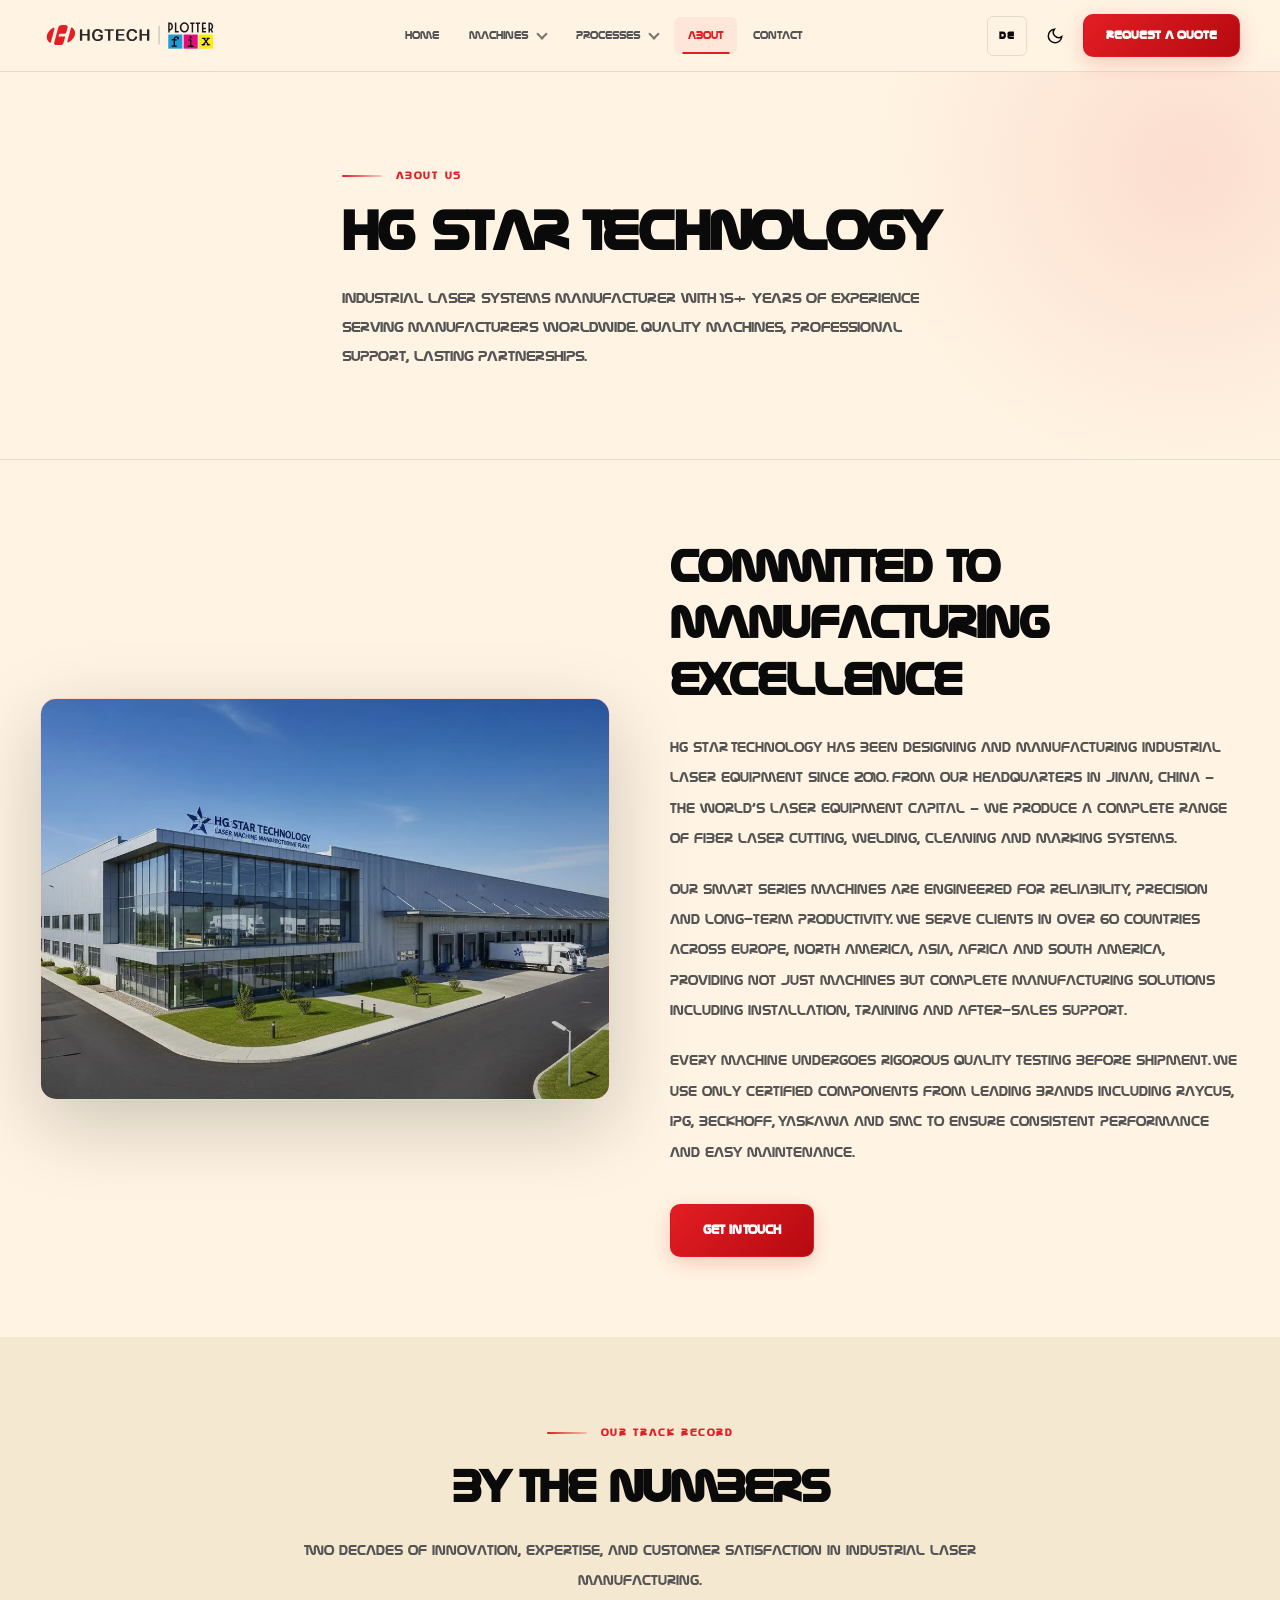
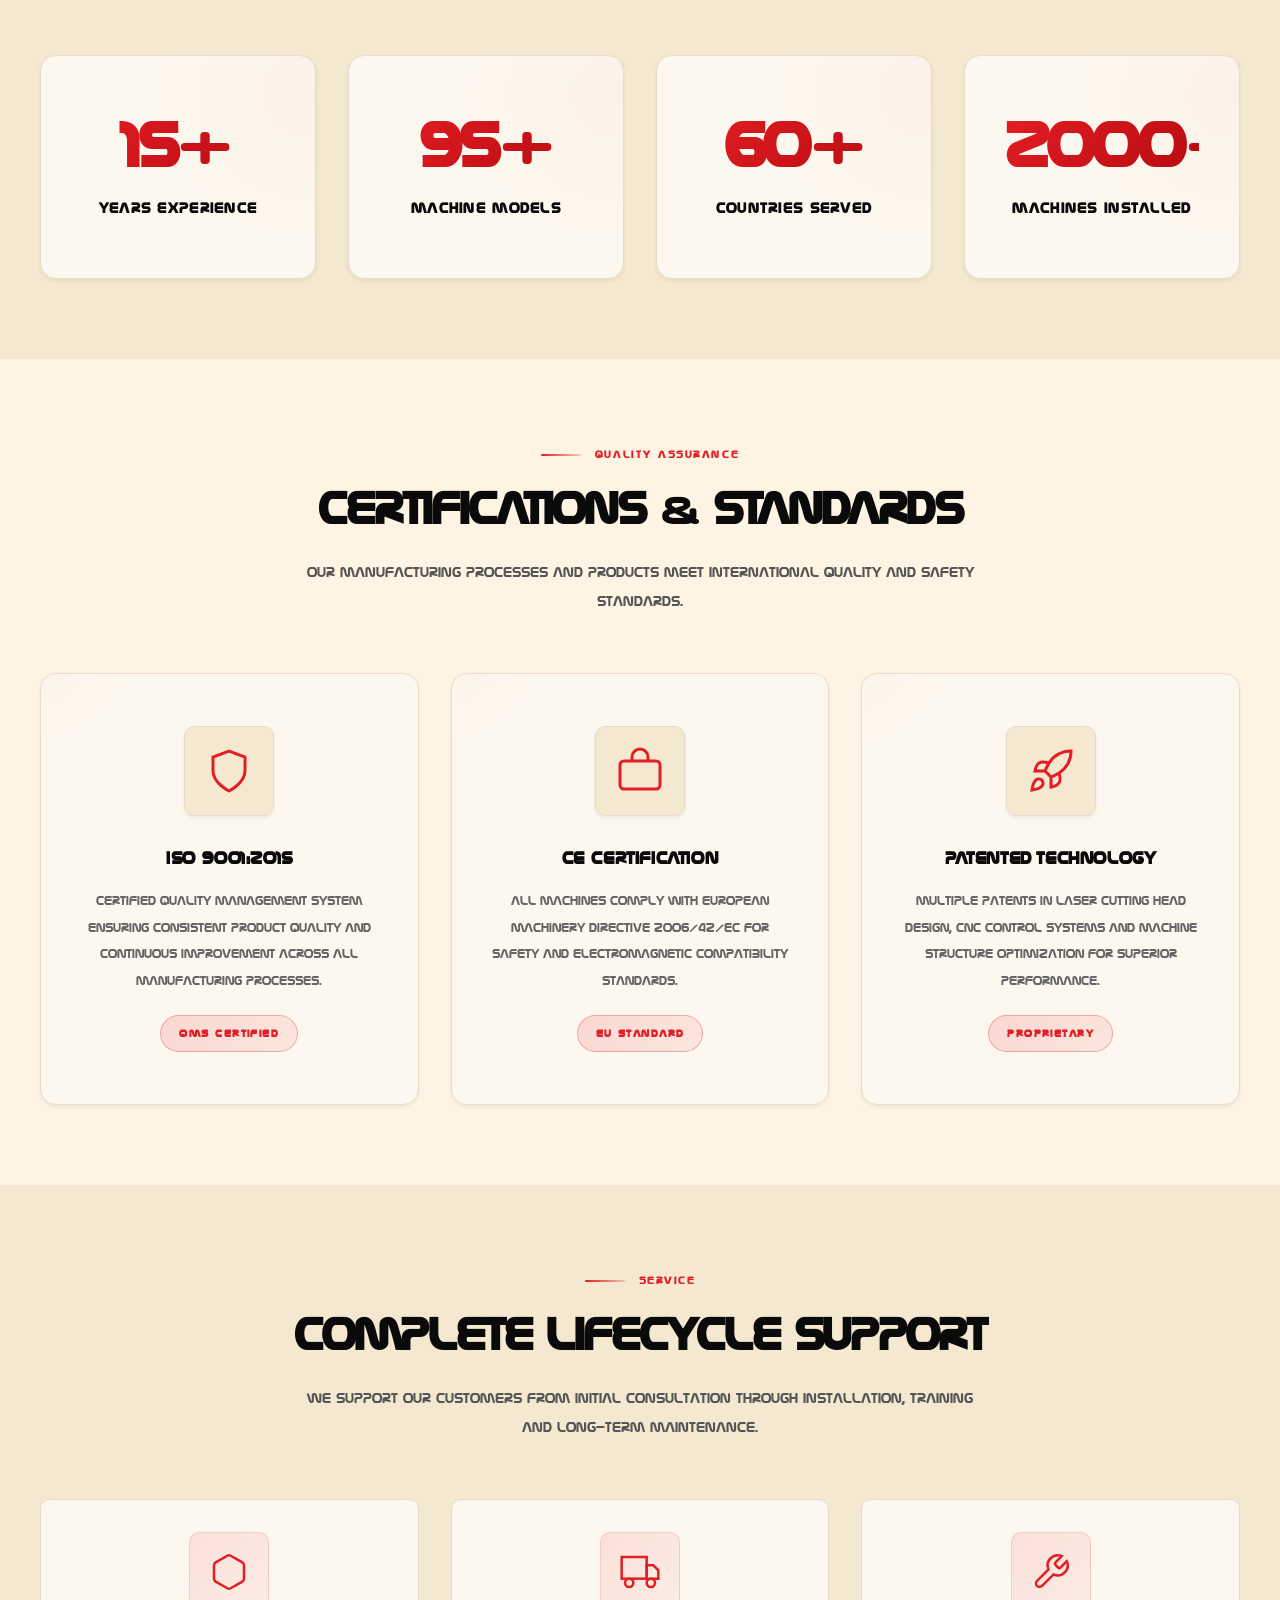
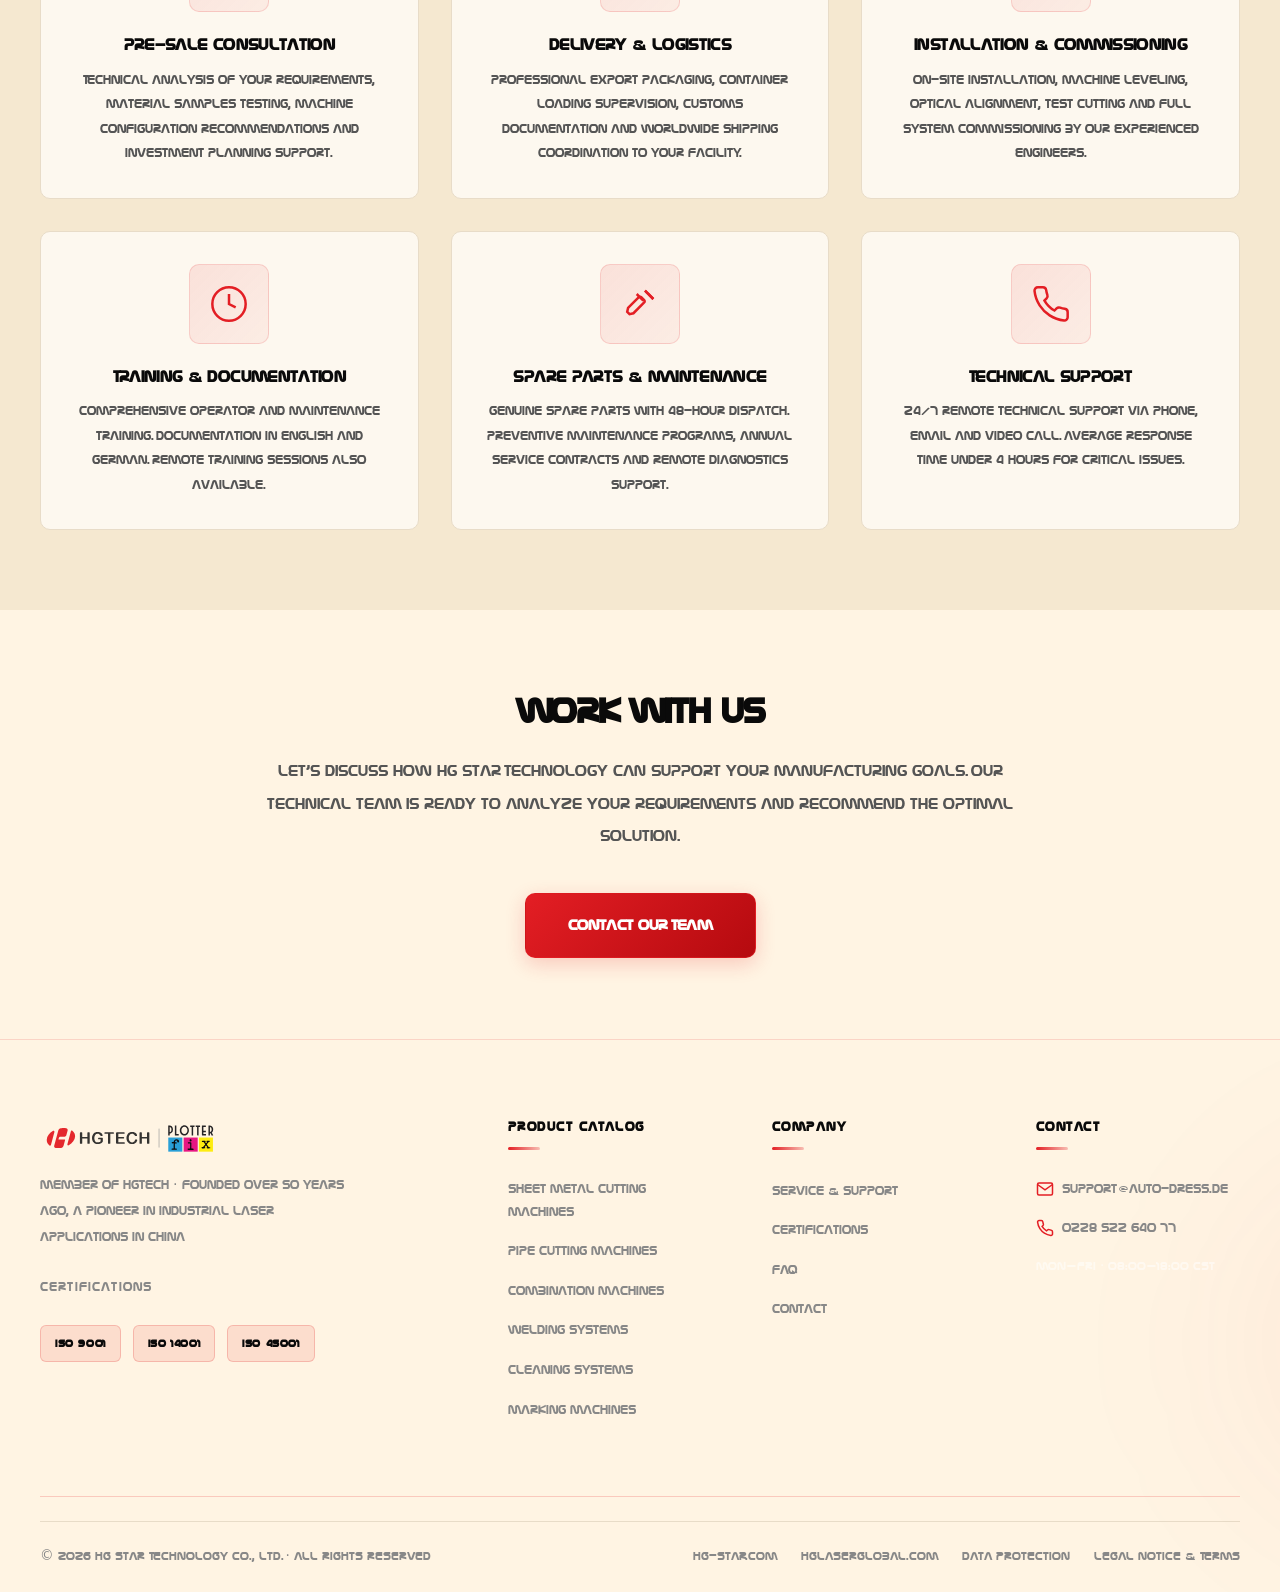
==== about.html @ 773f264d "Add Nasalization font and update styles across site" ====
﻿<!DOCTYPE html>
<html lang="en">
<head>
<meta charset="UTF-8">
<meta name="viewport" content="width=device-width, initial-scale=1.0">
<title>About HG Star Technology | Industrial Laser Machine Manufacturer</title>
<meta name="robots" content="index,follow,max-image-preview:large">
<meta name="description" content="HG Star Technology - 15+ years of industrial laser machine manufacturing. ISO 9001 certified. Plate cutting, tube cutting, welding, cleaning and marking systems.">
<link rel="canonical" href="https://www.hgstar.com/about.html">
<meta property="og:type" content="website">
<meta property="og:url" content="https://www.hgstar.com/about.html">
<meta property="og:title" content="About HG Star Technology | Industrial Laser Machine Manufacturer">
<meta property="og:description" content="HG Star Technology — industrial laser manufacturing, ISO 9001, export and lifecycle support.">
<meta property="og:image" content="https://www.hgstar.com/img/hero/laser-cutting-hero.webp">
<meta name="twitter:card" content="summary_large_image">
<meta name="twitter:title" content="About HG Star Technology | Industrial Laser Machine Manufacturer">
<meta name="twitter:image" content="https://www.hgstar.com/img/hero/laser-cutting-hero.webp">
<meta name="twitter:description" content="HG Star Technology — industrial laser manufacturing, ISO 9001, export and lifecycle support.">
<link rel="preconnect" href="https://fonts.googleapis.com">
<link rel="preconnect" href="https://fonts.gstatic.com" crossorigin>
<link href="https://fonts.googleapis.com/css2?family=Barlow:wght@300;400;500;600;700&family=Barlow+Condensed:wght@500;600;700&display=swap" rel="stylesheet">
<link rel="stylesheet" href="css/styles.css">
</head>
<body>
<a href="#main-content" class="skip-link">Skip to main content</a>

<header class="site-header" role="banner">
  <div class="container header-inner">
    <a href="index.html" class="header-logo" aria-label="HG Star Technology Home">
      <img id="brand-logo-img" src="img/logo/HGTECHlogo.svg" alt="HG Star Technology" class="brand-logo" width="180" height="44" fetchpriority="high" decoding="async">
    </a>
    <nav class="main-nav" role="navigation" aria-label="Main navigation">
      <a href="index.html" class="nav-link" data-i18n="nav.home">Home</a>

      <div class="nav-item has-dropdown">
        <button class="nav-link nav-trigger" type="button" aria-expanded="false" aria-haspopup="true" aria-controls="dd-machines">
          <span data-i18n="nav.machines">Machines</span>
          <span class="nav-caret" aria-hidden="true"></span>
        </button>
        <div class="nav-dropdown" id="dd-machines" role="menu" aria-label="Machines">
          <a href="plate-cutting.html" class="nav-dd-link" role="menuitem" data-i18n="nav.sheetMetalCutting">Sheet metal cutting</a>
          <a href="tube-cutting.html" class="nav-dd-link" role="menuitem" data-i18n="nav.pipeCutting">Pipe cutting</a>
          <a href="combined-machines.html" class="nav-dd-link" role="menuitem" data-i18n="nav.combination">Combination</a>
        </div>
      </div>

      <div class="nav-item has-dropdown">
        <button class="nav-link nav-trigger" type="button" aria-expanded="false" aria-haspopup="true" aria-controls="dd-processes">
          <span data-i18n="nav.processes">Processes</span>
          <span class="nav-caret" aria-hidden="true"></span>
        </button>
        <div class="nav-dropdown" id="dd-processes" role="menu" aria-label="Processes">
          <a href="laser-welding.html" class="nav-dd-link" role="menuitem" data-i18n="nav.welding">Welding</a>
          <a href="laser-cleaning.html" class="nav-dd-link" role="menuitem" data-i18n="nav.cleaning">Cleaning</a>
          <a href="laser-marking.html" class="nav-dd-link" role="menuitem" data-i18n="nav.marking">Marking</a>
        </div>
      </div>

      <a href="about.html" class="nav-link active" data-i18n="nav.about">About</a>
      <a href="contact.html" class="nav-link" data-i18n="nav.contact">Contact</a>
    </nav>
    <div class="header-actions">
      <button class="language-toggle" onclick="toggleLanguage()" aria-label="Switch to German" type="button">DE</button>
      <button class="theme-toggle" onclick="toggleTheme()" aria-label="Toggle dark mode" type="button">
        <svg class="icon-moon" width="18" height="18" viewBox="0 0 24 24" fill="none" stroke="currentColor" stroke-width="2"><path d="M21 12.79A9 9 0 1 1 11.21 3 7 7 0 0 0 21 12.79z"/></svg>
        <svg class="icon-sun" width="18" height="18" viewBox="0 0 24 24" fill="none" stroke="currentColor" stroke-width="2"><circle cx="12" cy="12" r="5"/><line x1="12" y1="1" x2="12" y2="3"/><line x1="12" y1="21" x2="12" y2="23"/><line x1="4.22" y1="4.22" x2="5.64" y2="5.64"/><line x1="18.36" y1="18.36" x2="19.78" y2="19.78"/><line x1="1" y1="12" x2="3" y2="12"/><line x1="21" y1="12" x2="23" y2="12"/><line x1="4.22" y1="19.78" x2="5.64" y2="18.36"/><line x1="18.36" y1="5.64" x2="19.78" y2="4.22"/></svg>
      </button>
      <a href="contact.html" class="btn btn-primary btn-sm" style="display:flex" data-i18n="header.requestQuote">Request Quote</a>
      <button class="hamburger" aria-expanded="false" aria-controls="mobileMenu" aria-label="Open menu" type="button" onclick="(function(btn){var m=document.getElementById('mobileMenu');if(!m)return;var open=!m.classList.contains('is-open');m.classList.toggle('is-open',open);m.setAttribute('aria-hidden',String(!open));btn.setAttribute('aria-expanded',String(open));document.body.style.overflow=open?'hidden':'';})(this)"><span></span><span></span><span></span></button>
    </div>
  </div>
</header>

<div class="mobile-menu" id="mobileMenu" role="dialog" aria-label="Mobile navigation" aria-hidden="true">
  <nav class="mnav" aria-label="Mobile menu">
    <a href="index.html" class="nav-link" data-i18n="nav.home">Home</a>

    <div class="mnav-group">
      <button class="mnav-accordion" type="button" aria-expanded="false" aria-controls="mnav-machines" onclick="(function(btn){var id=btn.getAttribute('aria-controls');var panel=id&&document.getElementById(id);if(!panel)return;var open=btn.getAttribute('aria-expanded')!=='true';btn.setAttribute('aria-expanded',String(open));panel.classList.toggle('is-open',open);})(this)">
        <span data-i18n="nav.machines">Machines</span>
        <span class="mnav-caret" aria-hidden="true"></span>
      </button>
      <div class="mnav-panel" id="mnav-machines">
        <a href="plate-cutting.html" class="mnav-link" data-i18n="nav.sheetMetalCutting">Sheet metal cutting</a>
        <a href="tube-cutting.html" class="mnav-link" data-i18n="nav.pipeCutting">Pipe cutting</a>
        <a href="combined-machines.html" class="mnav-link" data-i18n="nav.combination">Combination</a>
      </div>
    </div>

    <div class="mnav-group">
      <button class="mnav-accordion" type="button" aria-expanded="false" aria-controls="mnav-processes" onclick="(function(btn){var id=btn.getAttribute('aria-controls');var panel=id&&document.getElementById(id);if(!panel)return;var open=btn.getAttribute('aria-expanded')!=='true';btn.setAttribute('aria-expanded',String(open));panel.classList.toggle('is-open',open);})(this)">
        <span data-i18n="nav.processes">Processes</span>
        <span class="mnav-caret" aria-hidden="true"></span>
      </button>
      <div class="mnav-panel" id="mnav-processes">
        <a href="laser-welding.html" class="mnav-link" data-i18n="nav.welding">Welding</a>
        <a href="laser-cleaning.html" class="mnav-link" data-i18n="nav.cleaning">Cleaning</a>
        <a href="laser-marking.html" class="mnav-link" data-i18n="nav.marking">Marking</a>
      </div>
    </div>

    <a href="about.html" class="nav-link active" data-i18n="nav.about">About</a>
    <a href="contact.html" class="nav-link" data-i18n="nav.contact">Contact</a>
  </nav>
  <a href="contact.html" class="btn btn-primary" data-i18n="header.requestQuote">Request Quote</a>
</div>

<main id="main-content">

<!-- Page Header -->
<section class="page-header">
  <div class="container">
    <div class="section-label" style="color:var(--red);margin-bottom:12px" data-i18n="about.page_label">About Us</div>
    <h1 data-i18n="about.page_title">HG Star Technology</h1>
    <p data-i18n="about.page_description">Industrial laser systems manufacturer with 15+ years of experience serving manufacturers worldwide. Quality machines, professional support, lasting partnerships.</p>
  </div>
</section>

<!-- About Content -->
<section class="section">
  <div class="container">
    <div class="about-hero reveal">
      <div class="about-hero-img">
        <img src="img/hero/factory.webp" alt="HG Star Technology manufacturing facility">
      </div>
      <div class="about-content">
        <h2 data-i18n="about.hero_title">Committed to Manufacturing Excellence</h2>
        <p data-i18n="about.hero_para1">HG Star Technology has been designing and manufacturing industrial laser equipment since 2010. From our headquarters in Jinan, China — the world's laser equipment capital — we produce a complete range of fiber laser cutting, welding, cleaning and marking systems.</p>
        <p data-i18n="about.hero_para2">Our SMART series machines are engineered for reliability, precision and long-term productivity. We serve clients in over 60 countries across Europe, North America, Asia, Africa and South America, providing not just machines but complete manufacturing solutions including installation, training and after-sales support.</p>
        <p data-i18n="about.hero_para3">Every machine undergoes rigorous quality testing before shipment. We use only certified components from leading brands including Raycus, IPG, Beckhoff, Yaskawa and SMC to ensure consistent performance and easy maintenance.</p>
        <a href="contact.html" class="btn btn-primary" style="margin-top:16px" data-i18n="about.hero_cta">Get in Touch</a>
      </div>
    </div>
  </div>
</section>

<!-- Premium Stats Section -->
<section class="section section-alt" style="padding-top:80px;padding-bottom:80px">
  <div class="container">
    <div class="section-header text-center reveal" style="margin-bottom:60px">
      <div class="section-label" data-i18n="about.stats_label">Our Track Record</div>
      <h2 class="section-title" data-i18n="about.stats_title">By the Numbers</h2>
      <p class="section-desc" data-i18n="about.stats_description" style="margin:0 auto">Two decades of innovation, expertise, and customer satisfaction in industrial laser manufacturing.</p>
    </div>
    <div class="stats-row">
      <div class="stat-box reveal"><div class="stat-box-value" data-i18n="about.years">15+</div><div class="stat-box-label" data-i18n="about.years_label">Years Experience</div></div>
      <div class="stat-box reveal animate-delay-1"><div class="stat-box-value" data-i18n="about.models">95+</div><div class="stat-box-label" data-i18n="about.models_label">Machine Models</div></div>
      <div class="stat-box reveal animate-delay-2"><div class="stat-box-value" data-i18n="about.countries">60+</div><div class="stat-box-label" data-i18n="about.countries_label">Countries Served</div></div>
      <div class="stat-box reveal animate-delay-3"><div class="stat-box-value" data-i18n="about.machines">2000+</div><div class="stat-box-label" data-i18n="about.machines_label">Machines Installed</div></div>
    </div>
  </div>
</section>

<!-- Certifications -->
<section class="section" id="certifications">
  <div class="container">
    <div class="section-header text-center reveal">
      <div class="section-label" data-i18n="about.cert_label">Quality Assurance</div>
      <h2 class="section-title" data-i18n="about.cert_title">Certifications & Standards</h2>
      <p class="section-desc" data-i18n="about.cert_description" style="margin:0 auto">Our manufacturing processes and products meet international quality and safety standards.</p>
    </div>
    <div class="feature-grid">
      <div class="feature-card reveal">
        <div class="feature-icon"><svg viewBox="0 0 24 24" fill="none" stroke="currentColor" stroke-width="1.5"><path d="M12 22s8-4 8-10V5l-8-3-8 3v7c0 6 8 10 8 10z"/></svg></div>
        <h3 data-i18n="about.iso_title">ISO 9001:2015</h3>
        <p data-i18n="about.iso_description">Certified quality management system ensuring consistent product quality and continuous improvement across all manufacturing processes.</p>
        <span class="feature-badge" data-i18n="about.iso_badge">QMS Certified</span>
      </div>
      <div class="feature-card reveal animate-delay-1">
        <div class="feature-icon"><svg viewBox="0 0 24 24" fill="none" stroke="currentColor" stroke-width="1.5"><rect x="2" y="7" width="20" height="14" rx="2"/><path d="M16 7V5a4 4 0 0 0-8 0v2"/></svg></div>
        <h3 data-i18n="about.ce_title">CE Certification</h3>
        <p data-i18n="about.ce_description">All machines comply with European machinery directive 2006/42/EC for safety and electromagnetic compatibility standards.</p>
        <span class="feature-badge" data-i18n="about.ce_badge">EU Standard</span>
      </div>
      <div class="feature-card reveal animate-delay-2">
        <div class="feature-icon"><svg viewBox="0 0 24 24" fill="none" stroke="currentColor" stroke-width="1.5"><path d="M4.5 16.5c-1.5 1.26-2 5-2 5s3.74-.5 5-2c.71-.84.7-2.13-.09-2.91a2.18 2.18 0 0 0-2.91-.09z"/><path d="M12 15l-3-3a22 22 0 0 1 2-3.95A12.88 12.88 0 0 1 22 2c0 2.72-.78 7.5-6 11a22.35 22.35 0 0 1-4 2z"/><path d="M9 12H4s.55-3.03 2-4c1.62-1.08 5 0 5 0"/><path d="M12 15v5s3.03-.55 4-2c1.08-1.62 0-5 0-5"/></svg></div>
        <h3 data-i18n="about.patent_title">Patented Technology</h3>
        <p data-i18n="about.patent_description">Multiple patents in laser cutting head design, CNC control systems and machine structure optimization for superior performance.</p>
        <span class="feature-badge" data-i18n="about.patent_badge">Proprietary</span>
      </div>
    </div>
  </div>
</section>

<!-- Service & Support -->
<section class="section section-alt" id="service">
  <div class="container">
    <div class="section-header text-center reveal">
      <div class="section-label" data-i18n="about.service_label">Service</div>
      <h2 class="section-title" data-i18n="about.service_title">Complete Lifecycle Support</h2>
      <p class="section-desc" data-i18n="about.service_description" style="margin:0 auto">We support our customers from initial consultation through installation, training and long-term maintenance.</p>
    </div>
    <div style="display: grid; grid-template-columns: repeat(auto-fit, minmax(280px, 1fr)); gap: 32px; max-width: 1200px; margin: 0 auto;">
      <!-- Pre-Sale Consultation -->
      <div class="reveal" style="background: var(--bg-card); padding: 32px; border-radius: var(--radius-md); border: 1px solid var(--border-light); text-align: center; transition: all var(--transition-base);" onmouseover="this.style.boxShadow='var(--shadow-md)'; this.style.borderColor='rgba(227,30,36,0.3)'" onmouseout="this.style.boxShadow='var(--shadow-sm)'; this.style.borderColor='var(--border-light)'">
        <div style="width: 80px; height: 80px; margin: 0 auto 24px; background: linear-gradient(135deg, rgba(227,30,36,0.1) 0%, rgba(227,30,36,0.05) 100%); border-radius: var(--radius-md); display: flex; align-items: center; justify-content: center; border: 1.5px solid rgba(227,30,36,0.15);">
          <svg viewBox="0 0 24 24" fill="none" stroke="currentColor" stroke-width="1.5" style="width: 40px; height: 40px; color: var(--red);"><path d="M21 16V8a2 2 0 0 0-1-1.73l-7-4a2 2 0 0 0-2 0l-7 4A2 2 0 0 0 3 8v8a2 2 0 0 0 1 1.73l7 4a2 2 0 0 0 2 0l7-4A2 2 0 0 0 21 16z"/></svg>
        </div>
        <h4 style="font-size: 1.125rem; font-weight: 800; margin-bottom: 12px; color: var(--brown-dark);" data-i18n="about.presale_title">Pre-Sale Consultation</h4>
        <p style="font-size: 0.9rem; color: var(--text-secondary); line-height: 1.7;" data-i18n="about.presale_description">Technical analysis of your requirements, material samples testing, machine configuration recommendations and investment planning support.</p>
      </div>
      
      <!-- Delivery & Logistics -->
      <div class="reveal" style="background: var(--bg-card); padding: 32px; border-radius: var(--radius-md); border: 1px solid var(--border-light); text-align: center; transition: all var(--transition-base);" onmouseover="this.style.boxShadow='var(--shadow-md)'; this.style.borderColor='rgba(227,30,36,0.3)'" onmouseout="this.style.boxShadow='var(--shadow-sm)'; this.style.borderColor='var(--border-light)'">
        <div style="width: 80px; height: 80px; margin: 0 auto 24px; background: linear-gradient(135deg, rgba(227,30,36,0.1) 0%, rgba(227,30,36,0.05) 100%); border-radius: var(--radius-md); display: flex; align-items: center; justify-content: center; border: 1.5px solid rgba(227,30,36,0.15);">
          <svg viewBox="0 0 24 24" fill="none" stroke="currentColor" stroke-width="1.5" style="width: 40px; height: 40px; color: var(--red);"><rect x="1" y="3" width="15" height="13"/><polygon points="16 8 20 8 23 11 23 16 16 16 16 8"/><circle cx="5.5" cy="18.5" r="2.5"/><circle cx="18.5" cy="18.5" r="2.5"/></svg>
        </div>
        <h4 style="font-size: 1.125rem; font-weight: 800; margin-bottom: 12px; color: var(--brown-dark);" data-i18n="about.delivery_title">Delivery & Logistics</h4>
        <p style="font-size: 0.9rem; color: var(--text-secondary); line-height: 1.7;" data-i18n="about.delivery_description">Professional export packaging, container loading supervision, customs documentation and worldwide shipping coordination to your facility.</p>
      </div>
      
      <!-- Installation & Commissioning -->
      <div class="reveal" style="background: var(--bg-card); padding: 32px; border-radius: var(--radius-md); border: 1px solid var(--border-light); text-align: center; transition: all var(--transition-base);" onmouseover="this.style.boxShadow='var(--shadow-md)'; this.style.borderColor='rgba(227,30,36,0.3)'" onmouseout="this.style.boxShadow='var(--shadow-sm)'; this.style.borderColor='var(--border-light)'">
        <div style="width: 80px; height: 80px; margin: 0 auto 24px; background: linear-gradient(135deg, rgba(227,30,36,0.1) 0%, rgba(227,30,36,0.05) 100%); border-radius: var(--radius-md); display: flex; align-items: center; justify-content: center; border: 1.5px solid rgba(227,30,36,0.15);">
          <svg viewBox="0 0 24 24" fill="none" stroke="currentColor" stroke-width="1.5" style="width: 40px; height: 40px; color: var(--red);"><path d="M14.7 6.3a1 1 0 0 0 0 1.4l1.6 1.6a1 1 0 0 0 1.4 0l3.77-3.77a6 6 0 0 1-7.94 7.94l-6.91 6.91a2.12 2.12 0 0 1-3-3l6.91-6.91a6 6 0 0 1 7.94-7.94l-3.76 3.76z"/></svg>
        </div>
        <h4 style="font-size: 1.125rem; font-weight: 800; margin-bottom: 12px; color: var(--brown-dark);" data-i18n="about.installation_title">Installation & Commissioning</h4>
        <p style="font-size: 0.9rem; color: var(--text-secondary); line-height: 1.7;" data-i18n="about.installation_description">On-site installation, machine leveling, optical alignment, test cutting and full system commissioning by our experienced engineers.</p>
      </div>
      
      <!-- Training & Documentation -->
      <div class="reveal" style="background: var(--bg-card); padding: 32px; border-radius: var(--radius-md); border: 1px solid var(--border-light); text-align: center; transition: all var(--transition-base);" onmouseover="this.style.boxShadow='var(--shadow-md)'; this.style.borderColor='rgba(227,30,36,0.3)'" onmouseout="this.style.boxShadow='var(--shadow-sm)'; this.style.borderColor='var(--border-light)'">
        <div style="width: 80px; height: 80px; margin: 0 auto 24px; background: linear-gradient(135deg, rgba(227,30,36,0.1) 0%, rgba(227,30,36,0.05) 100%); border-radius: var(--radius-md); display: flex; align-items: center; justify-content: center; border: 1.5px solid rgba(227,30,36,0.15);">
          <svg viewBox="0 0 24 24" fill="none" stroke="currentColor" stroke-width="1.5" style="width: 40px; height: 40px; color: var(--red);"><circle cx="12" cy="12" r="10"/><polyline points="12 6 12 12 16 14"/></svg>
        </div>
        <h4 style="font-size: 1.125rem; font-weight: 800; margin-bottom: 12px; color: var(--brown-dark);" data-i18n="about.training_title">Training & Documentation</h4>
        <p style="font-size: 0.9rem; color: var(--text-secondary); line-height: 1.7;" data-i18n="about.training_description">Comprehensive operator and maintenance training. Documentation in English and German. Remote training sessions also available.</p>
      </div>
      
      <!-- Spare Parts & Maintenance -->
      <div class="reveal" style="background: var(--bg-card); padding: 32px; border-radius: var(--radius-md); border: 1px solid var(--border-light); text-align: center; transition: all var(--transition-base);" onmouseover="this.style.boxShadow='var(--shadow-md)'; this.style.borderColor='rgba(227,30,36,0.3)'" onmouseout="this.style.boxShadow='var(--shadow-sm)'; this.style.borderColor='var(--border-light)'">
        <div style="width: 80px; height: 80px; margin: 0 auto 24px; background: linear-gradient(135deg, rgba(227,30,36,0.1) 0%, rgba(227,30,36,0.05) 100%); border-radius: var(--radius-md); display: flex; align-items: center; justify-content: center; border: 1.5px solid rgba(227,30,36,0.15);">
          <svg viewBox="0 0 24 24" fill="none" stroke="currentColor" stroke-width="1.5" style="width: 40px; height: 40px; color: var(--red);"><path d="M4.33 16.69l.52-2.36 6.45-6.45a1 1 0 0 1 1.42 0l1.8 1.79a1 1 0 0 1 0 1.42l-6.45 6.45-2.36.52z"/><path d="M10 6l4 4"/><path d="M15 4l5 5"/><path d="M20 9l-5-5"/></svg>
        </div>
        <h4 style="font-size: 1.125rem; font-weight: 800; margin-bottom: 12px; color: var(--brown-dark);" data-i18n="about.spareparts_title">Spare Parts & Maintenance</h4>
        <p style="font-size: 0.9rem; color: var(--text-secondary); line-height: 1.7;" data-i18n="about.spareparts_description">Genuine spare parts with 48-hour dispatch. Preventive maintenance programs, annual service contracts and remote diagnostics support.</p>
      </div>
      
      <!-- Technical Support -->
      <div class="reveal" style="background: var(--bg-card); padding: 32px; border-radius: var(--radius-md); border: 1px solid var(--border-light); text-align: center; transition: all var(--transition-base);" onmouseover="this.style.boxShadow='var(--shadow-md)'; this.style.borderColor='rgba(227,30,36,0.3)'" onmouseout="this.style.boxShadow='var(--shadow-sm)'; this.style.borderColor='var(--border-light)'">
        <div style="width: 80px; height: 80px; margin: 0 auto 24px; background: linear-gradient(135deg, rgba(227,30,36,0.1) 0%, rgba(227,30,36,0.05) 100%); border-radius: var(--radius-md); display: flex; align-items: center; justify-content: center; border: 1.5px solid rgba(227,30,36,0.15);">
          <svg viewBox="0 0 24 24" fill="none" stroke="currentColor" stroke-width="1.5" style="width: 40px; height: 40px; color: var(--red);"><path d="M22 16.92v3a2 2 0 0 1-2.18 2 19.79 19.79 0 0 1-8.63-3.07 19.5 19.5 0 0 1-6-6 19.79 19.79 0 0 1-3.07-8.67A2 2 0 0 1 4.11 2h3a2 2 0 0 1 2 1.72 12.84 12.84 0 0 0 .7 2.81 2 2 0 0 1-.45 2.11L8.09 9.91a16 16 0 0 0 6 6l1.27-1.27a2 2 0 0 1 2.11-.45 12.84 12.84 0 0 0 2.81.7A2 2 0 0 1 22 16.92z"/></svg>
        </div>
        <h4 style="font-size: 1.125rem; font-weight: 800; margin-bottom: 12px; color: var(--brown-dark);" data-i18n="about.techsupport_title">Technical Support</h4>
        <p style="font-size: 0.9rem; color: var(--text-secondary); line-height: 1.7;" data-i18n="about.techsupport_description">24/7 remote technical support via phone, email and video call. Average response time under 4 hours for critical issues.</p>
      </div>
    </div>
  </div>
</section>

<!-- CTA -->
<section class="section cta-section">
  <div class="container">
    <div class="cta-inner reveal">
      <h2 data-i18n="about.cta_title">Work With Us</h2>
      <p data-i18n="about.cta_description">Let's discuss how HG Star Technology can support your manufacturing goals. Our technical team is ready to analyze your requirements and recommend the optimal solution.</p>
      <a href="contact.html" class="btn btn-primary btn-lg" data-i18n="about.cta_button">Contact Our Team</a>
    </div>
  </div>
</section>

</main>

<footer class="site-footer" role="contentinfo">
  <div class="container">
    <div class="footer-grid">
      <div class="footer-brand">
        <a href="index.html" class="footer-logo-link" aria-label="HG Star Technology Home">
          <img class="footer-brand-logo-theme footer-brand-logo" src="img/logo/HGTECHlogo.svg" alt="HG Star Technology" width="180" height="44" loading="lazy" decoding="async">
        </a>
        <p class="footer-member" data-i18n="footer.tagline">Member of HGTECH · Founded over 50 years ago, a pioneer in industrial laser applications in China</p>
        <div style="margin-top: 16px; margin-bottom: 16px;">
          <p class="footer-cert-label" data-i18n="footer.certifications">Certifications</p>
          <div style="display: flex; gap: 12px; flex-wrap: wrap;">
            <div class="footer-cert-badge">ISO 9001</div>
            <div class="footer-cert-badge">ISO 14001</div>
            <div class="footer-cert-badge">ISO 45001</div>
          </div>
        </div>
      </div>
      <div>
        <h4 class="footer-title" data-i18n="footer.productCatalog">Product Catalog</h4>
        <ul class="footer-links">
          <li><a href="plate-cutting.html" data-i18n="footer.sheetMetalCutting">Sheet metal cutting machines</a></li>
          <li><a href="tube-cutting.html" data-i18n="footer.pipeCutting">Pipe cutting machines</a></li>
          <li><a href="combined-machines.html" data-i18n="footer.combinationMachines">Combination machines</a></li>
          <li><a href="laser-welding.html" data-i18n="footer.weldingSystems">Welding systems</a></li>
          <li><a href="laser-cleaning.html" data-i18n="footer.cleaningSystems">Cleaning systems</a></li>
          <li><a href="laser-marking.html" data-i18n="footer.markingMachines">Marking machines</a></li>
        </ul>
      </div>
      <div>
        <h4 class="footer-title" data-i18n="footer.company">Company</h4>
        <ul class="footer-links">
          <li><a href="about.html#service" data-i18n="footer.serviceSupport">Service & Support</a></li>
          <li><a href="about.html#certifications" data-i18n="footer.certLink">Certifications</a></li>
          <li><a href="contact.html#faq" data-i18n="footer.faq">FAQ</a></li>
          <li><a href="contact.html" data-i18n="footer.contact">Contact</a></li>
        </ul>
      </div>
      <div>
        <h4 class="footer-title" data-i18n="footer.contactTitle">Contact</h4>
        <ul class="footer-contact">
          <li style="display: flex; align-items: flex-start; gap: 8px; margin-bottom: 16px;">
            <svg viewBox="0 0 24 24" fill="none" stroke="currentColor" stroke-width="2" width="16" height="16" style="flex-shrink: 0; margin-top: 2px;"><path d="M4 4h16c1.1 0 2 .9 2 2v12c0 1.1-.9 2-2 2H4c-1.1 0-2-.9-2-2V6c0-1.1.9-2 2-2z"/><polyline points="22,6 12,13 2,6"/></svg>
            <span><a href="mailto:info@hg-star.com" style="color: rgba(255,255,255,0.6); text-decoration: none; font-weight: 500;" data-i18n="footer.email">info@hg-star.com</a></span>
          </li>
          <li style="display: flex; align-items: flex-start; gap: 8px; margin-bottom: 16px;">
            <svg viewBox="0 0 24 24" fill="none" stroke="currentColor" stroke-width="2" width="16" height="16" style="flex-shrink: 0; margin-top: 2px;"><path d="M22 16.92v3a2 2 0 0 1-2.18 2 19.79 19.79 0 0 1-8.63-3.07 19.5 19.5 0 0 1-6-6 19.79 19.79 0 0 1-3.07-8.67A2 2 0 0 1 4.11 2h3a2 2 0 0 1 2 1.72 12.84 12.84 0 0 0 .7 2.81 2 2 0 0 1-.45 2.11L8.09 9.91a16 16 0 0 0 6 6l1.27-1.27a2 2 0 0 1 2.11-.45 12.84 12.84 0 0 0 2.81.7A2 2 0 0 1 22 16.92z"/></svg>
            <span><a href="tel:+49228522640 77" style="color: rgba(255,255,255,0.6); text-decoration: none; font-weight: 500;" data-i18n="footer.phone">0228 522 640 77</a></span>
          </li>
          <li style="font-size: 0.85rem; color: rgba(255,255,255,0.5); margin-bottom: 12px;" data-i18n="footer.businessHours">Mon–Fri · 08:00–18:00 CST</li>
        </ul>
      </div>
    </div>
    <div class="footer-bottom" style="flex-direction: column; gap: 16px; align-items: flex-start; border-top: 1px solid var(--border-light); padding-top: 24px; margin-top: 24px;">
      <div style="display: flex; justify-content: space-between; align-items: center; width: 100%; flex-wrap: wrap; gap: 16px;">
        <span class="footer-copyright" data-i18n="footer.copyright">© 2026 HG Star Technology Co., Ltd. · All rights reserved</span>
        <div class="footer-bottom-links" style="display: flex; gap: 24px; align-items: center; flex-wrap: wrap;">
          <a href="https://www.hg-star.com" data-i18n="footer.website">hg-star.com</a>
          <a href="https://www.hglaserglobal.com" data-i18n="footer.globalWebsite">hglaserglobal.com</a>
          <a href="privacy.html" data-i18n="footer.dataProtection">Data protection</a>
          <a href="legal.html" data-i18n="footer.legalNotice">Legal Notice & Terms</a>
        </div>
      </div>
    </div>
  </div>
</footer>

<script src="js/theme.js"></script>
<script src="js/i18n.js"></script>
<script src="js/nav.js"></script>
<script src="js/main.js"></script>
<script>initTheme();</script>
</body>
</html>
---- css/styles.css ----
/* ========================================
   HG STAR TECHNOLOGY - Industrial Laser Catalog
   Professional B2B Multi-Page Website
   ======================================== */

@import url('tokens.css');

/* ──────────────────────────────────────────────────────
   VIEW TRANSITIONS API - Smooth Theme Switch Animation
   Circular reveal effect from top-right theme toggle
   ────────────────────────────────────────────────────── */
@keyframes theme-reveal {
  from {
    clip-path: circle(0% at calc(100% - 3rem) 3rem);
  }
  to {
    clip-path: circle(150% at calc(100% - 3rem) 3rem);
  }
}

/* Hide old theme state during transition */
::view-transition-old(root) {
  animation: none;
}

/* Animate new theme state with circular reveal */
::view-transition-new(root) {
  animation: theme-reveal 1.4s cubic-bezier(0.76, 0, 0.24, 1);
}


/* ---- Reset & Base ---- */
*, *::before, *::after { box-sizing: border-box; margin: 0; padding: 0; }
html { scroll-behavior: smooth; font-size: 16px; }
body {
  font-family: var(--font-body);
  background: var(--bg-primary);
  color: var(--text-primary);
  line-height: 1.6;
  -webkit-font-smoothing: antialiased;
  -moz-osx-font-smoothing: grayscale;
  overflow-x: hidden;
}

/* prevent horizontal jitter on small screens */
main { overflow-x: clip; }
a { text-decoration: none; color: inherit; transition: color var(--transition-base); }
img { max-width: 100%; height: auto; display: block; }
ul, ol { list-style: none; }
button { cursor: pointer; border: none; background: none; font-family: inherit; color: inherit; }
input, textarea, select { font-family: inherit; font-size: inherit; }
:focus-visible { outline: 2px solid var(--red); outline-offset: 2px; }

/* ---- Typography ---- */
h1, h2, h3, h4, h5, h6 { font-family: var(--font-display); line-height: 1.1; letter-spacing: 0.02em; overflow-wrap: break-word; word-break: break-word; }
h1 { font-size: clamp(2.5rem, 5vw, 4.5rem); }
h2 { font-size: clamp(2rem, 4vw, 3.5rem); }
h3 { font-size: clamp(1.25rem, 2.5vw, 1.75rem); }
h4 { font-size: clamp(1rem, 2vw, 1.25rem); }

/* ---- Skip Link (Accessibility) ---- */
.skip-link {
  position: absolute; top: -100%; left: 0;
  background: var(--red); color: #fff;
  padding: 12px 24px; z-index: 10000;
  font-weight: 600; font-size: 0.875rem;
  border-radius: 0 0 var(--radius-sm) 0;
}
.skip-link:focus { top: 0; }

/* ---- Page Loader ---- */
@keyframes spin-ring-1 {
  0% { transform: rotate(0deg) scale(1); opacity: 1; }
  100% { transform: rotate(360deg) scale(1); opacity: 1; }
}
@keyframes spin-ring-2 {
  0% { transform: rotate(0deg) scale(1.1); opacity: 0.7; }
  100% { transform: rotate(-360deg) scale(1.1); opacity: 0.7; }
}
@keyframes spin-ring-3 {
  0% { transform: rotate(0deg) scale(1.2); opacity: 0.4; }
  100% { transform: rotate(360deg) scale(1.2); opacity: 0.4; }
}
@keyframes pulse-icon {
  0%, 100% { opacity: 1; transform: scale(1); }
  50% { opacity: 0.6; transform: scale(0.95); }
}
@keyframes float-particle {
  0% { transform: translate(0, 0) scale(0); opacity: 1; }
  100% { transform: translate(var(--tx), var(--ty)) scale(0); opacity: 0; }
}

.page-loader {
  position: fixed;
  inset: 0;
  display: flex;
  align-items: center;
  justify-content: center;
  background: #0a0a0a;
  z-index: 9999;
  opacity: 1;
  visibility: visible;
  transition: opacity 0.6s ease-out, visibility 0.6s ease-out;
  backdrop-filter: blur(2px);
}
.page-loader.hide {
  opacity: 0;
  visibility: hidden;
}
.loader-container {
  position: relative;
  width: 120px;
  height: 120px;
}
.loader-core {
  position: absolute;
  inset: 0;
  display: flex;
  align-items: center;
  justify-content: center;
}
.loader-ring {
  position: absolute;
  inset: 0;
  border: 2px solid transparent;
  border-radius: 50%;
  border-top-color: var(--red);
  border-right-color: rgba(227,30,36,0.3);
}
.loader-ring-1 {
  animation: spin-ring-1 1.5s linear infinite;
}
.loader-ring-2 {
  animation: spin-ring-2 2s linear infinite;
  border-top-color: var(--red-light);
}
.loader-ring-3 {
  animation: spin-ring-3 2.5s linear infinite;
  border-top-color: var(--red-dark);
}
.loader-center {
  position: relative;
  z-index: 2;
  width: 40px;
  height: 40px;
  display: flex;
  align-items: center;
  justify-content: center;
}
.loader-icon {
  color: var(--red);
  animation: pulse-icon 1.2s cubic-bezier(0.4, 0, 0.6, 1) infinite;
}
.loader-particles {
  position: absolute;
  inset: 0;
  pointer-events: none;
}
.particle {
  position: absolute;
  width: 4px;
  height: 4px;
  background: radial-gradient(circle, var(--red) 0%, var(--red-dark) 100%);
  border-radius: 50%;
  top: 50%;
  left: 50%;
  margin: -2px 0 0 -2px;
  box-shadow: 0 0 8px rgba(227,30,36,0.6);
}
.particle:nth-child(1) { --tx: 50px; --ty: 0px; animation: float-particle 1.4s ease-out 0s infinite; }
.particle:nth-child(2) { --tx: 35px; --ty: 35px; animation: float-particle 1.4s ease-out 0.15s infinite; }
.particle:nth-child(3) { --tx: 0px; --ty: 50px; animation: float-particle 1.4s ease-out 0.3s infinite; }
.particle:nth-child(4) { --tx: -35px; --ty: 35px; animation: float-particle 1.4s ease-out 0.45s infinite; }
.particle:nth-child(5) { --tx: -50px; --ty: 0px; animation: float-particle 1.4s ease-out 0.6s infinite; }
.particle:nth-child(6) { --tx: -35px; --ty: -35px; animation: float-particle 1.4s ease-out 0.75s infinite; }

/* ---- Container ---- */
.container {
  max-width: var(--container-max);
  margin: 0 auto;
  padding: 0 clamp(1rem, 4vw, 2.5rem);
}
.container-narrow { max-width: 960px; }

/* ---- Header ---- */
.site-header {
  position: fixed; top: 0; left: 0; right: 0;
  height: var(--header-height);
  background: var(--bg-header);
  border-bottom: 1px solid var(--border-light);
  z-index: 1000;
  transition: background var(--transition-base), border-color var(--transition-base);
  box-shadow: 0 2px 8px rgba(0,0,0,0.04);
}
.header-inner {
  display: flex; align-items: center; justify-content: space-between;
  height: 100%;
}
.header-logo {
  display: flex; align-items: center; gap: 12px;
  flex-shrink: 0;
}
.brand-logo {
  width: 180px;
  height: auto;
  object-fit: contain;
  display: block;
}
[data-theme="dark"] .brand-logo,
html.dark .brand-logo,
[data-theme="dark"] .footer-brand-logo,
html.dark .footer-brand-logo {
  border-radius: 6px;
  padding: 3px 8px;
}
.logo-mark {
  width: 40px; height: 40px;
  background: linear-gradient(135deg, var(--red) 0%, var(--red-dark) 100%);
  border-radius: var(--radius-sm);
  display: flex; align-items: center; justify-content: center;
  color: #fff; font-family: var(--font-display);
  font-size: 1.25rem; letter-spacing: 0.05em;
  font-weight: 700;
  box-shadow: 0 4px 12px rgba(227,30,36,0.2);
}
.logo-text { line-height: 1.2; }
.logo-name {
  font-family: var(--font-display);
  font-size: 1.5rem; letter-spacing: 0.04em;
  color: var(--text-primary);
}
.logo-tagline {
  font-size: 0.625rem; letter-spacing: 0.08em;
  text-transform: uppercase; color: var(--text-muted);
  font-weight: 500;
}

/* Logo HG/STAR Split Styling */
.logo-hg {
  color: var(--red);
  font-weight: 800;
}
.logo-star {
  color: var(--logo-star-color);
  font-weight: 800;
}

/* Footer Member Text */
.footer-member {
  font-size: 0.9rem;
  line-height: 1.7;
  margin-bottom: 16px;
  color: var(--text-muted);
}

/* Footer Certifications Label */
.footer-cert-label {
  font-size: 0.75rem;
  font-weight: 800;
  color: var(--text-muted);
  text-transform: uppercase;
  letter-spacing: 0.08em;
  margin-bottom: 10px;
}

/* Footer Certification Badges */
.footer-cert-badge {
  padding: 8px 14px;
  background: rgba(224, 26, 26, 0.1);
  border: 1px solid rgba(224, 26, 26, 0.2);
  border-radius: 6px;
  font-size: 0.75rem;
  font-weight: 700;
  text-transform: uppercase;
  letter-spacing: 0.05em;
  color: var(--text-primary);
}

/* Navigation */
.main-nav { display: flex; align-items: center; gap: 2px; }
.main-nav .nav-link,
.main-nav .nav-trigger,
.main-nav .nav-dd-link {
  transition: none !important;
}
.main-nav .nav-link::after,
.main-nav .nav-trigger::after {
  transition: none !important;
}
.nav-link {
  padding: 8px 14px;
  font-size: 0.8125rem; font-weight: 500;
  color: var(--text-secondary);
  border-radius: var(--radius-sm);
  transition: all var(--transition-fast);
  white-space: nowrap;
  position: relative;
}
.nav-link::after {
  content: '';
  position: absolute;
  bottom: 0; left: 50%;
  width: 0; height: 2px;
  background: var(--red);
  transform: translateX(-50%);
  transition: width var(--transition-base);
}
.nav-link:hover, .nav-link.active {
  color: var(--red); background: rgba(227,30,36,0.06);
}
.nav-link:hover::after, .nav-link.active::after {
  width: calc(100% - 16px);
}

/* ---- Desktop dropdown navigation ---- */
.nav-item { position: relative; display: inline-flex; }
.nav-trigger { display: inline-flex; align-items: center; gap: 10px; }
.nav-trigger::after { content: ''; }
.nav-trigger .nav-caret { display: inline-block; }

/* caret on triggers (button-based) */
.nav-trigger {
  display: inline-flex;
  align-items: center;
  justify-content: center;
}
.nav-trigger::after { content: none; }
.nav-caret {
  width: 8px; height: 8px;
  border-right: 2px solid currentColor;
  border-bottom: 2px solid currentColor;
  transform: rotate(45deg);
  margin-top: -2px;
  opacity: 0.8;
}
.nav-item.is-open > .nav-trigger .nav-caret { transform: rotate(-135deg); }

.nav-dropdown {
  position: absolute;
  top: calc(100% + 10px);
  left: 0;
  min-width: 240px;
  padding: 10px;
  background: var(--bg-card);
  border: 1px solid var(--border-light);
  border-radius: var(--radius-md);
  box-shadow: var(--shadow-md);
  opacity: 0;
  visibility: hidden;
  transform: translateY(-10px);
  transition: opacity var(--transition-fast), transform var(--transition-fast), visibility var(--transition-fast);
}

.nav-item.is-open > .nav-dropdown {
  opacity: 1;
  visibility: visible;
  transform: translateY(0);
}

.nav-dd-link {
  display: flex;
  padding: 10px 12px;
  border-radius: var(--radius-sm);
  font-size: 0.875rem;
  font-weight: 600;
  color: var(--text-secondary);
  transition: all var(--transition-fast);
}

.nav-dd-link:hover,
.nav-dd-link:focus-visible {
  background: rgba(227,30,36,0.08);
  color: var(--red);
}

/* Header Actions */
.header-actions { display: flex; align-items: center; gap: 8px; }

/* Language Toggle */
.language-toggle {
  width: 40px; height: 40px;
  border-radius: var(--radius-sm);
  display: flex; align-items: center; justify-content: center;
  color: var(--text-primary);
  background: transparent;
  border: 1.5px solid var(--border-light);
  font-weight: 700;
  font-size: 0.75rem;
  letter-spacing: 0.08em;
  transition: all var(--transition-fast);
  cursor: pointer;
}
.language-toggle:hover {
  background: var(--bg-tertiary);
  color: var(--red);
  border-color: var(--red);
}

/* Theme Toggle */
.theme-toggle {
  width: 40px; height: 40px;
  border-radius: var(--radius-sm);
  display: flex; align-items: center; justify-content: center;
  color: var(--text-primary);
  transition: all var(--transition-fast);
  cursor: pointer;
}
.theme-toggle:hover { background: var(--bg-tertiary); color: var(--red); }
.theme-toggle .icon-moon, .theme-toggle .icon-sun { width: 18px; height: 18px; }

/* Light mode (default): show moon icon */
.theme-toggle .icon-moon { display: block; }
.theme-toggle .icon-sun { display: none; }

/* Dark mode: show sun icon */
[data-theme="dark"] .icon-sun,
html.dark .icon-sun {
  display: block;
}
[data-theme="dark"] .icon-moon,
html.dark .icon-moon {
  display: none;
}

/* CTA Button */
.btn {
  display: inline-flex; align-items: center; justify-content: center; gap: 10px;
  padding: 14px 32px;
  font-size: 0.9rem; font-weight: 700;
  border-radius: var(--radius-md);
  transition: all var(--transition-base);
  white-space: normal;
  overflow-wrap: break-word;
  word-break: break-word;
  position: relative;
  overflow: hidden;
}
.btn::before {
  content: '';
  position: absolute;
  top: 0; left: -100%;
  width: 100%; height: 100%;
  background: rgba(227,30,36,0.15);
  transition: left var(--transition-base);
}
.btn:hover::before { left: 100%; }
.btn-primary {
  background: linear-gradient(135deg, var(--red) 0%, var(--red-dark) 100%);
  color: #fff; font-weight: 800;
  box-shadow: 0 6px 20px rgba(227,30,36,0.2);
  border: 1px solid rgba(227,30,36,0.5);
}
.btn-primary:hover {
  background: var(--red);
  transform: translateY(-4px);
  box-shadow: 0 8px 24px rgba(227,30,36,0.35);
}
.btn-secondary {
  background: transparent; color: var(--text-primary);
  border: 2px solid var(--text-primary); font-weight: 700;
  transition: all var(--transition-base);
}
.btn-secondary:hover {
  border-color: var(--red); color: var(--red); 
  background: rgba(227,30,36,0.1);
  transform: translateY(-4px);
  box-shadow: 0 8px 24px rgba(227,30,36,0.15);
}
.btn-cyan {
  background: linear-gradient(135deg, var(--accent-cyan) 0%, #1179A8 100%);
  color: #fff; font-weight: 800;
  box-shadow: 0 6px 20px rgba(30,155,215,0.2);
  border: 1px solid rgba(30,155,215,0.5);
}
.btn-cyan:hover {
  background: var(--accent-cyan);
  transform: translateY(-4px);
  box-shadow: 0 8px 24px rgba(30,155,215,0.35);
}
.btn-magenta {
  background: linear-gradient(135deg, var(--accent-magenta) 0%, #C20962 100%);
  color: #fff; font-weight: 800;
  box-shadow: 0 6px 20px rgba(229,11,125,0.2);
  border: 1px solid rgba(229,11,125,0.5);
}
.btn-magenta:hover {
  background: var(--accent-magenta);
  transform: translateY(-4px);
  box-shadow: 0 8px 24px rgba(229,11,125,0.35);
}
.btn-ghost {
  background: transparent; color: var(--text-primary);
  border: 1.5px solid var(--text-primary);
  font-weight: 700;
}
.btn-ghost:hover {
  border-color: var(--red);
  background: var(--red);
  color: #fff;
  transform: translateY(-3px);
  box-shadow: 0 8px 24px rgba(227,30,36,0.25);
}
.btn-sm { padding: 10px 22px; font-size: 0.85rem; }
.btn-lg { padding: 18px 42px; font-size: 1.0625rem; }

/* Hamburger */
.hamburger {
  display: none;
  width: 40px; height: 40px;
  flex-direction: column; align-items: center; justify-content: center; gap: 5px;
  border-radius: var(--radius-sm);
}
.hamburger span {
  display: block; width: 20px; height: 2px;
  background: var(--text-primary);
  transition: all var(--transition-base);
  border-radius: 1px;
}
.hamburger[aria-expanded="true"] span:nth-child(1) { transform: rotate(45deg) translate(5px, 5px); }
.hamburger[aria-expanded="true"] span:nth-child(2) { opacity: 0; }
.hamburger[aria-expanded="true"] span:nth-child(3) { transform: rotate(-45deg) translate(5px, -5px); }

/* ---- Mobile Menu ---- */
.mobile-menu {
  display: none;
  position: fixed; top: var(--header-height); left: 0; right: 0; bottom: 0;
  background: var(--bg-primary);
  z-index: 999;
  padding: 24px;
  overflow-y: auto;
}
.mobile-menu {
  padding-bottom: calc(24px + env(safe-area-inset-bottom, 0px));
}
.mobile-menu.is-open { display: block; }
.mobile-menu .nav-link {
  display: block; padding: 16px 0;
  font-size: 1.125rem; font-weight: 600;
  border-bottom: 1px solid var(--border-light);
  border-radius: 0;
}
.mobile-menu .btn { margin-top: 24px; width: 100%; }

/* ---- Mobile menu accordion ---- */
.mobile-menu .mnav { display: flex; flex-direction: column; }
.mnav-group { border-bottom: 1px solid var(--border-light); }

.mnav-accordion {
  width: 100%;
  display: flex;
  align-items: center;
  justify-content: space-between;
  gap: 12px;
  padding: 16px 0;
  font-size: 1.05rem;
  font-weight: 750;
  color: var(--text-primary);
}

.mnav-caret {
  width: 10px; height: 10px;
  border-right: 2px solid currentColor;
  border-bottom: 2px solid currentColor;
  transform: rotate(45deg);
  transition: transform var(--transition-fast);
  opacity: 0.8;
}

.mnav-accordion[aria-expanded="true"] .mnav-caret { transform: rotate(-135deg); }

.mnav-panel {
  display: none;
  padding: 0 0 14px 0;
}

.mnav-panel.is-open { display: block; }

.mnav-link {
  display: block;
  padding: 12px 0 12px 14px;
  font-size: 1rem;
  font-weight: 650;
  color: var(--text-secondary);
  border-left: 2px solid rgba(227,30,36,0.25);
}

.mnav-link:hover,
.mnav-link:focus-visible { color: var(--red); }

/* ---- Premium Slider Section ---- */
/* ---- Premium Slider — Luxury Industrial Stage ---- */
.premium-slider-section {
  padding: 20px 0 26px;
  background: #080808;
  border-bottom: 1px solid rgba(255, 244, 227, 0.08);
  overflow: hidden;
  position: relative;
}
/* Top accent line */
.premium-slider-section::before {
  content: '';
  display: block;
  position: absolute;
  top: 0; left: 0; right: 0;
  height: 2px;
  background: transparent;
  z-index: 3;
}
/* Ambient glow orbs */
.premium-slider-section::after {
  content: '';
  display: block;
  position: absolute;
  inset: 0;
  background:
    radial-gradient(ellipse 60% 55% at 28% 50%, rgba(255,244,227,0.04) 0%, transparent 70%),
    radial-gradient(ellipse 40% 50% at 72% 30%, rgba(255,244,227,0.03) 0%, transparent 65%),
    radial-gradient(ellipse 80% 30% at 50% 100%, rgba(255,244,227,0.02) 0%, transparent 60%);
  pointer-events: none;
  z-index: 0;
}
.premium-slider-section > * {
  position: relative;
  z-index: 1;
}

/* ---- Light theme — clean white premium look ---- */
[data-theme="light"] .premium-slider-section {
  background: #fdf8ef;
  border-bottom: 1px solid rgba(0, 0, 0, 0.08);
}
[data-theme="light"] .premium-slider-section::after {
  background:
    radial-gradient(ellipse 60% 55% at 28% 50%, rgba(0,0,0,0.03) 0%, transparent 70%),
    radial-gradient(ellipse 40% 50% at 72% 30%, rgba(0,0,0,0.02) 0%, transparent 65%),
    radial-gradient(ellipse 80% 30% at 50% 100%, rgba(0,0,0,0.01) 0%, transparent 60%);
}
[data-theme="light"] .premium-slider-category {
  background: linear-gradient(135deg, #1a1a1a 0%, #4a4a4a 60%, #1a1a1a 100%);
  -webkit-background-clip: text;
  -webkit-text-fill-color: transparent;
  background-clip: text;
}
[data-theme="light"] .premium-info {
  color: #1a1a1a;
  background: linear-gradient(135deg, rgba(0,0,0,0.02) 0%, rgba(0,0,0,0.01) 100%);
}
[data-theme="light"] .premium-info h3 { color: #1a1a1a; }
[data-theme="light"] #premiumInfoText { color: #4a4a4a; }
[data-theme="light"] .premium-slider-arrow:hover { color: #0a0a0a; }
[data-theme="light"] .premium-media::before {
  background: radial-gradient(ellipse 55% 45% at 50% 55%, rgba(0,0,0,0.04) 0%, transparent 70%);
}

/* ---- Head ---- */
.premium-slider-head {
  text-align: center;
  margin-bottom: 20px;
  padding: 0 20px;
}
.premium-slider-label {
  display: inline-flex;
  align-items: center;
  gap: 10px;
  font-size: 0.68rem;
  letter-spacing: 0.22em;
  text-transform: uppercase;
  color: var(--text-secondary);
  margin-bottom: 10px;
  font-weight: 700;
  font-family: var(--font-display);
}
.premium-slider-label::before,
.premium-slider-label::after {
  content: '';
  display: inline-block;
  width: 28px;
  height: 1px;
  background: linear-gradient(90deg, transparent, var(--text-secondary));
}
.premium-slider-label::after {
  background: linear-gradient(90deg, var(--text-secondary), transparent);
}
.premium-slider-category {
  font-size: clamp(1.6rem, 3.5vw, 2.4rem);
  font-family: var(--font-display);
  font-weight: 700;
  letter-spacing: 0.06em;
  text-transform: uppercase;
  line-height: 1.1;
  background: linear-gradient(135deg, #f0f0f0 0%, #aaaaaa 60%, #f0f0f0 100%);
  -webkit-background-clip: text;
  -webkit-text-fill-color: transparent;
  background-clip: text;
}

/* ---- Shell / Arrows ---- */
.premium-slider-shell {
  position: relative;
  width: 100%;
}
.premium-slider-arrow {
  width: 42px;
  height: 42px;
  border-radius: 50%;
  border: 1px solid rgba(227,30,36,0.35);
  background: rgba(227,30,36,0.08);
  color: rgba(227,30,36,0.8);
  display: inline-flex;
  align-items: center;
  justify-content: center;
  font-size: 1.1rem;
  transition: all var(--transition-base);
  z-index: 2;
  position: absolute;
  top: 50%;
  transform: translateY(-50%);
  backdrop-filter: blur(6px);
  -webkit-backdrop-filter: blur(6px);
}
.premium-slider-arrow.left { left: 20px; }
.premium-slider-arrow.right { right: 20px; }
.premium-slider-arrow:hover {
  background: rgba(227,30,36,0.22);
  border-color: var(--red-light);
  color: #fff;
  box-shadow: 0 0 18px rgba(227,30,36,0.35);
}

/* ---- Content ---- */
.premium-slider-content {
  display: flex;
  flex-direction: column;
  gap: 20px;
}
.premium-banner {
  width: 100%;
  min-height: 260px;
  border-radius: 0;
  border: 0;
  background: transparent;
  box-shadow: none;
  display: grid;
  grid-template-columns: minmax(340px, 1.3fr) minmax(280px, 1fr);
  grid-template-areas: "media info";
  align-items: center;
  gap: 0;
  position: relative;
}
/* Vertical separator between media and info */
.premium-banner::after {
  content: '';
  position: absolute;
  left: 57%;
  top: 12%;
  bottom: 12%;
  width: 1px;
  background: linear-gradient(180deg, transparent 0%, rgba(227,30,36,0.3) 30%, rgba(227,30,36,0.3) 70%, transparent 100%);
  pointer-events: none;
}

/* ---- Media Area ---- */
.premium-media {
  grid-area: media;
  display: block;
  min-height: 260px;
  padding: 16px 24px;
  background-color: transparent;
  background-repeat: no-repeat;
  background-size: 62%;
  background-position: center center;
  opacity: 0;
  transform: translateX(-120px);
  transition: transform 1.1s cubic-bezier(0.22, 1, 0.36, 1), opacity 1.1s ease;
  position: relative;
}
/* Machine ambient spotlight */
.premium-media::before {
  content: '';
  position: absolute;
  inset: 0;
  background: radial-gradient(ellipse 55% 45% at 50% 55%, rgba(255,244,227,0.06) 0%, transparent 70%);
  pointer-events: none;
}
.premium-media.is-ready {
  opacity: 1;
  transform: translateX(0);
}
.premium-media:hover {
  transform: translateX(0) scale(1.015);
}

/* ---- Info Panel ---- */
.premium-info {
  grid-area: info;
  color: #f0f0f0;
  padding: 22px 28px 22px 32px;
  min-height: 260px;
  display: flex;
  flex-direction: column;
  justify-content: center;
  background: linear-gradient(135deg, rgba(255,255,255,0.03) 0%, rgba(255,255,255,0.01) 100%);
  border-left: 0;
  opacity: 0;
  transform: translateX(20px);
  transition: opacity 0.5s ease, transform 0.5s ease;
}
.premium-info.is-visible {
  opacity: 1;
  transform: translateX(0);
}
.premium-info h3 {
  font-size: clamp(1.1rem, 2vw, 1.5rem);
  font-family: var(--font-display);
  font-weight: 600;
  letter-spacing: 0.04em;
  text-transform: uppercase;
  margin-bottom: 14px;
  color: #e8e8e8;
}
#premiumInfoText {
  font-size: 0.88rem;
  line-height: 1.7;
  color: rgba(176,176,176,0.9);
}
/* Dark mode explicit overrides for info text */
[data-theme="dark"] .premium-info h3,
html.dark .premium-info h3 { color: #e8e8e8; }
[data-theme="dark"] #premiumInfoText,
html.dark #premiumInfoText { color: rgba(176,176,176,0.9); }

/* ---- Info Typography Elements ---- */
.premium-right-top {
  display: inline-flex;
  align-items: center;
  gap: 7px;
  font-size: 0.66rem;
  letter-spacing: 0.18em;
  text-transform: uppercase;
  color: var(--red-light);
  margin-bottom: 10px;
  font-weight: 800;
  font-family: var(--font-display);
}
.premium-right-top::before {
  content: '';
  display: inline-block;
  width: 18px;
  height: 1.5px;
  background: var(--red-light);
  flex-shrink: 0;
}
.premium-right-metric {
  font-size: clamp(2.6rem, 5vw, 4.8rem);
  line-height: 0.95;
  font-weight: 900;
  letter-spacing: -0.03em;
  margin-bottom: 16px;
  font-family: var(--font-display);
  background: linear-gradient(135deg, #ff4444 0%, var(--red) 40%, #880000 100%);
  -webkit-background-clip: text;
  -webkit-text-fill-color: transparent;
  background-clip: text;
  filter: drop-shadow(0 0 20px rgba(227,30,36,0.4));
}
.premium-right-badge {
  display: inline-flex;
  align-items: center;
  gap: 6px;
  border-radius: 3px;
  background: rgba(227,30,36,0.12);
  border: 1px solid rgba(227,30,36,0.38);
  color: var(--red-light);
  padding: 6px 12px;
  font-size: 0.62rem;
  font-weight: 800;
  letter-spacing: 0.1em;
  text-transform: uppercase;
  font-family: var(--font-display);
  margin-bottom: 12px;
}
.premium-right-badge::before {
  content: '';
  display: inline-block;
  width: 5px;
  height: 5px;
  border-radius: 50%;
  background: var(--red-light);
  box-shadow: 0 0 6px var(--red-light);
  animation: premiumPulse 2s ease-in-out infinite;
}

/* ---- Dots ---- */
.premium-slider-dots {
  display: flex;
  justify-content: center;
  align-items: center;
  gap: 6px;
  padding: 0 16px;
}
.premium-dot {
  width: 24px;
  height: 3px;
  border-radius: 2px;
  border: 0;
  background: rgba(255,255,255,0.15);
  opacity: 1;
  transition: width var(--transition-base), background var(--transition-base), box-shadow var(--transition-base);
}
.premium-dot.is-active {
  width: 36px;
  background: var(--red-light);
  box-shadow: 0 0 8px rgba(224,45,45,0.5);
}

/* ---- Animations ---- */
.premium-pop {
  animation: premiumPop 0.45s ease;
}
@keyframes premiumPop {
  0% { opacity: 0; transform: translateY(10px); }
  100% { opacity: 1; transform: translateY(0); }
}
@keyframes premiumPulse {
  0%, 100% { opacity: 1; transform: scale(1); }
  50% { opacity: 0.5; transform: scale(0.7); }
}

/* ---- Hero Section ---- */
.hero {
  position: relative;
  min-height: 100vh;
  min-height: 100svh;
  display: flex;
  align-items: center;
  overflow: hidden;
  background: #060606;
  color: #f0f0f0;
}
[data-theme="light"] .hero {
  background: #f2f2f2;
  color: #0a0a0a;
}
.hero-bg-video {
  position: absolute;
  inset: 0;
  width: 100%;
  height: 100%;
  object-fit: cover;
  object-position: center;
  z-index: 0;
  display: block;
}
.hero-bg {
  position: absolute;
  inset: 0;
  background-size: cover;
  background-position: center 30%;
  opacity: 0.22;
  filter: grayscale(0.35);
}
[data-theme="light"] .hero-bg {
  opacity: 0.07;
}
.hero-overlay {
  position: absolute;
  inset: 0;
  background: linear-gradient(160deg,
    rgba(6,6,6,0.72) 0%,
    rgba(6,6,6,0.38) 45%,
    rgba(6,6,6,0.80) 100%);
  pointer-events: none;
}
[data-theme="light"] .hero-overlay {
  background: linear-gradient(160deg,
    rgba(242,242,242,0.5) 0%,
    rgba(242,242,242,0.1) 50%,
    rgba(242,242,242,0.6) 100%);
}
.hero-content {
  position: relative;
  z-index: 2;
  padding-top: calc(var(--header-height) + 60px);
  padding-bottom: 72px;
  width: 100%;
}
.hero-grid {
  display: flex;
  flex-direction: column;
  align-items: center;
  text-align: center;
  max-width: 900px;
  margin: 0 auto;
}
.hero-label {
  display: inline-flex; align-items: center; gap: 10px;
  padding: 12px 24px;
  background: rgba(227,30,36,0.15);
  border: 1.5px solid rgba(227,30,36,0.4);
  border-radius: 100px;
  font-size: 0.8rem; font-weight: 800;
  color: #ff5555;
  text-transform: uppercase; letter-spacing: 0.12em;
  margin-bottom: 28px;
  backdrop-filter: blur(4px);
  box-shadow: 0 2px 8px rgba(227,30,36,0.1);
}
[data-theme="light"] .hero-label {
  background: rgba(227,30,36,0.08);
  border-color: rgba(227,30,36,0.3);
}
.hero-label::before {
  content: '';
  width: 7px; height: 7px;
  background: #ff5555;
  border-radius: 50%;
  animation: pulse 2s infinite;
}
.hero h1 {
  margin-bottom: 24px;
  text-transform: uppercase;
  font-size: clamp(2.4rem, 5.5vw, 4.6rem);
  font-weight: 900;
  line-height: 1.12;
  letter-spacing: -0.025em;
  overflow-wrap: break-word;
  word-break: break-word;
  color: #ffffff;
  text-shadow: 0 4px 24px rgba(0,0,0,0.4);
}
[data-theme="light"] .hero h1 {
  color: #0a0a0a;
  text-shadow: none;
}
.hero h1 .text-red {
  color: var(--red);
}
.hero h1 span {
  background: linear-gradient(135deg, #ff5555 0%, #ff7777 100%);
  -webkit-background-clip: text;
  -webkit-text-fill-color: transparent;
  background-clip: text;
}
[data-theme="light"] .hero h1 span {
  background: linear-gradient(135deg, #E31E24 0%, #ff5555 100%);
  -webkit-background-clip: text;
  -webkit-text-fill-color: transparent;
  background-clip: text;
}
.hero-desc {
  font-size: 1.08rem;
  line-height: 1.8;
  margin-bottom: 36px;
  max-width: 640px;
  margin-left: auto;
  margin-right: auto;
  color: rgba(240,240,240,0.75);
  font-weight: 400;
}
[data-theme="light"] .hero-desc {
  color: rgba(10,10,10,0.65);
}
.hero-actions {
  display: flex;
  gap: 16px;
  flex-wrap: wrap;
  align-items: center;
  justify-content: center;
}
.hero-actions .btn {
  min-width: 180px;
}
.hero .btn-ghost {
  background: transparent;
  color: rgba(240,240,240,0.85);
  border: 1.5px solid rgba(240,240,240,0.3);
  font-weight: 600;
}
[data-theme="light"] .hero .btn-ghost {
  color: rgba(10,10,10,0.7);
  border-color: rgba(10,10,10,0.2);
}
.hero .btn-ghost:hover {
  border-color: var(--red);
  color: var(--red);
}
/* Hero stats strip */
.hero-stats-row {
  display: flex;
  align-items: stretch;
  gap: 0;
  margin-top: 56px;
  padding-top: 44px;
  border-top: 1px solid rgba(255,255,255,0.1);
  width: 100%;
  max-width: 720px;
  margin-left: auto;
  margin-right: auto;
}
[data-theme="light"] .hero-stats-row {
  border-top-color: rgba(0,0,0,0.1);
}
.hero-stat {
  flex: 1;
  text-align: center;
  padding: 0 20px;
  position: relative;
}
.hero-stat + .hero-stat::before {
  content: '';
  position: absolute;
  left: 0; top: 8%; bottom: 8%;
  width: 1px;
  background: rgba(255,255,255,0.13);
}
[data-theme="light"] .hero-stat + .hero-stat::before {
  background: rgba(0,0,0,0.1);
}
.hero-stat-value {
  font-family: var(--font-display);
  font-size: clamp(1.9rem, 3.5vw, 2.6rem);
  font-weight: 900;
  line-height: 1;
  color: var(--red);
  letter-spacing: -0.02em;
}
.hero-stat-label {
  font-size: 0.68rem;
  text-transform: uppercase;
  letter-spacing: 0.14em;
  color: rgba(240,240,240,0.48);
  margin-top: 10px;
  font-weight: 600;
}
[data-theme="light"] .hero-stat-label {
  color: rgba(10,10,10,0.45);
}

/* ---- FAQ Section ---- */
.faq-section {
  padding: var(--section-pad-y) 0;
  border-top: 1px solid var(--border-light);
  border-bottom: 1px solid var(--border-light);
}
.faq-list {
  max-width: 820px;
  margin-inline: auto;
  display: flex;
  flex-direction: column;
  gap: 12px;
}
.faq-item {
  border: 1.5px solid var(--border-light);
  border-radius: var(--radius-md);
  overflow: hidden;
  background: var(--bg-card);
  transition: all var(--transition-base);
}
.faq-item:hover {
  border-color: rgba(227,30,36,0.2);
  box-shadow: 0 4px 16px rgba(0,0,0,0.06);
}
.faq-question {
  width: 100%;
  display: flex;
  align-items: center;
  justify-content: space-between;
  gap: 16px;
  padding: 18px 24px;
  font-size: 0.95rem;
  font-weight: 600;
  color: var(--text-primary);
  text-align: left;
  transition: all var(--transition-base);
  background: var(--bg-card);
  cursor: pointer;
}
.faq-question:hover {
  background: rgba(227,30,36,0.03);
  color: var(--red);
}
.faq-chevron {
  width: 20px;
  height: 20px;
  flex-shrink: 0;
  color: var(--red);
  transition: transform var(--transition-base);
}
.faq-question[aria-expanded="true"] .faq-chevron {
  transform: rotate(180deg);
}
.faq-answer {
  padding: 0 24px 24px;
  font-size: 0.9rem;
  line-height: 1.7;
  color: var(--text-secondary);
  background: rgba(0,0,0,0.02);
}
[data-theme="light"] .faq-answer {
  background: rgba(0,0,0,0.01);
}

/* Hero Stats */
.hero-stats {
  display: grid;
  grid-template-columns: repeat(2, 1fr);
  gap: 20px;
}
.stat-card {
  padding: 32px 0;
  border: none;
  background: transparent;
  backdrop-filter: none;
  box-shadow: none;
}
.stat-value {
  font-family: var(--font-display);
  font-size: 2.8rem;
  color: var(--text-primary);
  line-height: 1;
  font-weight: 800;
}
.stat-value span { 
  background: linear-gradient(135deg, var(--red) 0%, var(--red-dark) 100%);
  -webkit-background-clip: text;
  -webkit-text-fill-color: transparent;
  background-clip: text;
}
.stat-label {
  font-size: 0.85rem;
  color: var(--text-muted);
  margin-top: 12px;
  text-transform: uppercase;
  font-weight: 600;
  letter-spacing: 0.05em;
}

/* ---- Section Styles ---- */
.section {
  padding: var(--section-pad-y) 0;
}
.section-alt { background: var(--bg-secondary); }
.section-header {
  margin-bottom: 56px;
}
.section-label {
  display: inline-flex; align-items: center; gap: 14px;
  font-size: 0.72rem; font-weight: 800;
  text-transform: uppercase; letter-spacing: 0.22em;
  color: var(--red);
  margin-bottom: 20px;
  font-family: var(--font-display);
}
.section-label::before {
  content: '';
  width: 40px; height: 2px;
  background: linear-gradient(90deg, var(--red) 0%, rgba(227,30,36,0.2) 100%);
  border-radius: 2px;
  flex-shrink: 0;
}
.section-title {
  color: var(--text-primary);
  margin-bottom: 20px;
  text-transform: uppercase;
  font-weight: 900;
  letter-spacing: -0.02em;
  font-size: clamp(2rem, 4vw, 3.2rem);
  overflow-wrap: break-word;
  word-break: break-word;
  line-height: 1.05;
}
.section-desc {
  font-size: 1rem;
  color: var(--text-secondary);
  max-width: 680px;
  line-height: 1.85;
  font-weight: 400;
}

/* ---- Category Cards ---- */
.category-grid {
  display: grid;
  grid-template-columns: repeat(3, 1fr);
  gap: 24px;
}
.contact-offer-grid {
  grid-template-columns: repeat(2, 1fr);
}
.category-card {
  position: relative;
  border-radius: var(--radius-lg);
  overflow: hidden;
  background: var(--bg-card);
  border: 1px solid var(--border-light);
  transition: all var(--transition-base);
  box-shadow: var(--shadow-sm);
}
.category-card:hover {
  transform: translateY(-8px);
  box-shadow: 0 24px 60px rgba(0,0,0,0.16), 0 0 0 1px rgba(227,30,36,0.18);
  border-color: rgba(227,30,36,0.28);
}
.category-card-img {
  height: 280px;
  overflow: hidden;
  position: relative;
}
.category-card-img::after {
  content: '';
  position: absolute;
  inset: 0;
  background: linear-gradient(135deg, rgba(227,30,36,0.15) 0%, rgba(0,0,0,0.3) 100%);
  opacity: 0;
  transition: opacity var(--transition-base);
  pointer-events: none;
}
.category-card:hover .category-card-img::after { opacity: 1; }
.category-card-img img {
  width: 100%; height: 100%;
  object-fit: cover;
  transition: transform 0.8s cubic-bezier(0.4, 0, 0.2, 1), filter 0.6s var(--transition-base);
}
.category-card:hover .category-card-img img { 
  transform: scale(1.12);
  filter: brightness(1.1);
}
.category-card-body {
  padding: 28px;
}
.category-card-title {
  font-family: var(--font-display);
  font-size: 1.6rem;
  font-weight: 800;
  letter-spacing: 0.02em;
  text-transform: uppercase;
  color: var(--text-primary);
  margin-bottom: 10px;
}
.category-card-desc {
  font-size: 0.82rem;
  color: var(--text-tertiary);
  line-height: 1.65;
  margin-bottom: 20px;
}
.category-card-meta {
  display: flex; align-items: center; justify-content: space-between;
  padding-top: 16px;
  border-top: 1px solid var(--border-light);
}
.category-card-count {
  font-size: 0.68rem;
  font-family: var(--font-display);
  letter-spacing: 0.08em;
  text-transform: uppercase;
  color: var(--text-muted);
  font-weight: 700;
}
.category-card-link {
  font-size: 0.72rem;
  font-family: var(--font-display);
  font-weight: 800;
  letter-spacing: 0.08em;
  text-transform: uppercase;
  color: var(--red);
  display: flex; align-items: center; gap: 6px;
  transition: gap var(--transition-base), color var(--transition-base);
}
.category-card-link:hover { gap: 10px; color: var(--red-light); }
.category-card-link svg { flex-shrink: 0; transition: transform var(--transition-base); }
.category-card:hover .category-card-link svg { transform: translateX(3px); }

/* Red top accent bar that slides in on card hover */
.category-card::before {
  content: '';
  position: absolute;
  top: 0; left: 0; right: 0;
  height: 3px;
  background: linear-gradient(90deg, var(--red) 0%, var(--red-light) 100%);
  transform: scaleX(0);
  transform-origin: left;
  transition: transform 0.35s ease;
  z-index: 5;
  border-radius: var(--radius-lg) var(--radius-lg) 0 0;
}
.category-card:hover::before { transform: scaleX(1); }

/* Image overlay: category type tag (top-left) */
.cat-tag {
  position: absolute;
  top: 14px; left: 14px;
  z-index: 3;
  font-size: 0.58rem;
  font-weight: 800;
  letter-spacing: 0.18em;
  text-transform: uppercase;
  color: rgba(255,255,255,0.92);
  background: rgba(10,10,10,0.55);
  border: 1px solid rgba(255,255,255,0.12);
  padding: 5px 11px;
  border-radius: 4px;
  backdrop-filter: blur(8px);
  -webkit-backdrop-filter: blur(8px);
}

/* Image overlay: key spec badge (bottom-right) */
.cat-spec {
  position: absolute;
  bottom: 14px; right: 14px;
  z-index: 3;
  font-family: var(--font-display);
  font-size: 0.68rem;
  font-weight: 700;
  letter-spacing: 0.06em;
  text-transform: uppercase;
  color: #fff;
  background: rgba(227,30,36,0.88);
  padding: 5px 12px;
  border-radius: 4px;
  backdrop-filter: blur(8px);
  -webkit-backdrop-filter: blur(8px);
}

/* Editorial split header for categories section */
.categories-header {
  display: grid;
  grid-template-columns: 1fr 1fr;
  gap: 48px;
  align-items: end;
  margin-bottom: 56px;
}
.categories-header .section-title { margin-bottom: 0; }
.categories-header-desc { padding-bottom: 6px; }
.categories-header-desc .section-desc { margin-bottom: 24px; max-width: 100%; }

/* Header CTA link */
.cat-header-cta {
  display: inline-flex;
  align-items: center;
  gap: 8px;
  font-size: 0.78rem;
  font-weight: 700;
  font-family: var(--font-display);
  letter-spacing: 0.1em;
  text-transform: uppercase;
  color: var(--red);
  border-bottom: 2px solid rgba(227,30,36,0.3);
  padding-bottom: 4px;
  transition: gap var(--transition-base), border-color var(--transition-base), color var(--transition-base);
}
.cat-header-cta:hover {
  gap: 14px;
  color: var(--red-light);
  border-color: var(--red);
}
.cat-header-cta svg { flex-shrink: 0; transition: transform var(--transition-base); }
.cat-header-cta:hover svg { transform: translateX(3px); }

@media (max-width: 768px) {
  .categories-header {
    grid-template-columns: 1fr;
    gap: 20px;
    margin-bottom: 40px;
  }
}

/* ---- Product Cards ---- */
.product-grid {
  display: grid;
  grid-template-columns: repeat(auto-fill, minmax(320px, 1fr));
  gap: 28px;
}
.product-card {
  background: var(--bg-card);
  border: 1px solid var(--border-light);
  border-radius: var(--radius-md);
  overflow: hidden;
  transition: border-color var(--transition-base), box-shadow var(--transition-base);
  cursor: pointer;
  box-shadow: var(--shadow-sm);
  position: relative;
}
.product-card:hover {
  box-shadow: var(--shadow-md);
  border-color: var(--border-medium);
}
.product-card-header {
  position: relative;
  height: 200px;
  background: linear-gradient(135deg, var(--bg-secondary) 0%, var(--bg-tertiary) 100%);
  display: flex; align-items: center; justify-content: center;
  overflow: hidden;
}
.product-card-header::before {
  content: '';
  position: absolute;
  inset: 0;
  background: radial-gradient(circle at 30% 30%, rgba(255,255,255,0.25) 0%, transparent 50%);
  opacity: 0;
  transition: opacity var(--transition-base);
  pointer-events: none;
  z-index: 2;
}
.product-card:hover .product-card-header::before { opacity: 1; }
.product-card-header img {
  width: 100%; height: 100%;
  object-fit: cover;
  transition: transform 0.8s cubic-bezier(0.4, 0, 0.2, 1);
}
.product-card:hover .product-card-header img {
  transform: scale(1.02);
}
.product-card-badge {
  position: absolute; top: 16px; left: 16px;
  padding: 7px 15px;
  background: linear-gradient(135deg, rgba(227,30,36,0.95) 0%, rgba(179,10,15,0.95) 100%);
  color: #fff;
  font-size: 0.6875rem; font-weight: 800;
  text-transform: uppercase; letter-spacing: 0.09em;
  border-radius: 100px;
  box-shadow: 0 4px 16px rgba(227,30,36,0.4);
  backdrop-filter: blur(5px);
  border: 0.5px solid rgba(255,255,255,0.2);
  transition: all 0.3s ease;
}
.product-card:hover .product-card-badge {
  transform: translateY(-2px) scale(1.02);
  box-shadow: 0 4px 12px rgba(227,30,36,0.2);
}
.product-card-badge.badge-best { background: linear-gradient(135deg, rgba(217,119,6,0.95) 0%, rgba(180,83,9,0.95) 100%); }
.product-card-badge.badge-entry { background: linear-gradient(135deg, rgba(107,114,128,0.95) 0%, rgba(75,85,99,0.95) 100%); }
.product-card-badge.badge-heavy { background: linear-gradient(135deg, rgba(30,64,175,0.95) 0%, rgba(30,58,138,0.95) 100%); }
.product-card-badge.badge-premium { background: linear-gradient(135deg, rgba(229,11,125,0.95) 0%, rgba(194,9,98,0.95) 100%); }
.product-card-badge.badge-featured { background: linear-gradient(135deg, rgba(30,155,215,0.95) 0%, rgba(17,121,168,0.95) 100%); }
.product-card-body {
  padding: 28px;
}
.product-card-category {
  font-size: 0.7rem; font-weight: 800;
  text-transform: uppercase; letter-spacing: 0.1em;
  color: var(--red);
  margin-bottom: 10px;
}
.product-card-title {
  font-family: var(--font-display);
  font-size: 1.5rem;
  color: var(--text-primary);
  margin-bottom: 6px;
  font-weight: 700;
}
.product-card-subtitle {
  font-size: 0.85rem;
  color: var(--text-secondary);
  margin-bottom: 20px;
  font-weight: 500;
}
.product-card-specs {
  display: grid;
  grid-template-columns: 1fr 1fr;
  gap: 12px;
  margin-bottom: 24px;
}
.spec-item {
  display: flex; flex-direction: column;
  gap: 4px;
  padding: 10px;
  background: rgba(227,30,36,0.03);
  border-radius: var(--radius-sm);
  border: 0.5px solid rgba(227,30,36,0.1);
}
.spec-label {
  font-size: 0.65rem;
  text-transform: uppercase; letter-spacing: 0.08em;
  color: var(--text-muted);
  font-weight: 800;
}
.spec-value {
  font-size: 0.9rem; font-weight: 700;
  color: var(--text-secondary);
}
.product-card-footer {
  display: flex; align-items: center; justify-content: space-between;
  padding-top: 16px;
  border-top: 1px solid var(--border-light);
}
.product-card-price {
  font-size: 0.75rem;
  color: var(--text-muted);
}
.product-card-price strong {
  font-family: var(--font-display);
  font-size: 1.25rem;
  color: var(--text-primary);
}
.product-card-cta {
  font-size: 0.8125rem; font-weight: 600;
  color: var(--red);
  display: flex; align-items: center; gap: 4px;
}
.product-card:hover .product-card-cta { gap: 8px; }

/* ---- Filter Bar (catalog toolbar) ---- */
.filter-bar {
  position: relative;
  top: auto;
  z-index: 100;
  padding: 20px 0 22px;
  background: var(--bg-header);
  backdrop-filter: blur(14px);
  -webkit-backdrop-filter: blur(14px);
  border-bottom: 1px solid var(--border-light);
}
[data-theme="dark"] .filter-bar,
html.dark .filter-bar {
  background: rgba(10, 10, 10, 0.88);
  border-bottom-color: rgba(255, 255, 255, 0.06);
}
.filter-inner {
  display: grid;
  grid-template-columns: minmax(0, 1fr) minmax(220px, 400px);
  column-gap: clamp(16px, 3vw, 32px);
  row-gap: 18px;
  align-items: center;
}
.filter-chips {
  display: flex;
  flex-wrap: wrap;
  gap: 10px;
  align-items: center;
}
.filter-chip {
  padding: 10px 18px;
  font-size: 0.8125rem;
  font-weight: 600;
  font-family: var(--font-body);
  color: var(--text-secondary);
  background: var(--bg-card);
  border: 1px solid var(--border-light);
  border-radius: 8px;
  transition: border-color var(--transition-fast), color var(--transition-fast), background var(--transition-fast), box-shadow var(--transition-fast);
  cursor: pointer;
  letter-spacing: 0.01em;
}
.filter-chip:hover {
  border-color: rgba(227, 30, 36, 0.45);
  color: var(--text-primary);
  background: var(--bg-secondary);
  box-shadow: var(--shadow-sm);
}
.filter-chip.active {
  background: var(--red);
  color: #fff;
  border-color: var(--red);
  box-shadow: 0 4px 14px rgba(227, 30, 36, 0.22);
}
.filter-search {
  position: relative;
  width: 100%;
  max-width: 400px;
  justify-self: end;
}
.filter-search input {
  width: 100%;
  padding: 12px 16px 12px 42px;
  background: var(--bg-card);
  border: 1px solid var(--border-light);
  border-radius: 10px;
  color: var(--text-primary);
  font-size: 0.875rem;
  font-weight: 500;
  transition: border-color var(--transition-fast), box-shadow var(--transition-fast), background var(--transition-fast);
}
.filter-search input::placeholder {
  color: var(--text-muted);
}
.filter-search input:focus {
  border-color: rgba(227, 30, 36, 0.55);
  background: var(--bg-primary);
  outline: none;
  box-shadow: 0 0 0 3px rgba(227, 30, 36, 0.12);
}
.filter-search svg {
  position: absolute;
  left: 14px;
  top: 50%;
  transform: translateY(-50%);
  width: 17px;
  height: 17px;
  color: var(--text-tertiary);
  pointer-events: none;
}
.filter-inner > .filter-advanced {
  grid-column: 1 / -1;
}

/* Advanced catalog filters (spec refiners) */
.filter-advanced {
  margin-top: 4px;
  padding: 20px 22px 22px;
  background: var(--bg-secondary);
  border: 1px solid var(--border-light);
  border-radius: 12px;
  box-shadow: inset 0 1px 0 rgba(255, 255, 255, 0.06);
}
[data-theme="light"] .filter-advanced {
  background: linear-gradient(180deg, var(--bg-secondary) 0%, var(--bg-card) 100%);
  box-shadow: var(--shadow-sm), inset 0 1px 0 rgba(255, 255, 255, 0.85);
}
.filter-advanced-head {
  display: flex;
  flex-wrap: wrap;
  align-items: baseline;
  justify-content: space-between;
  gap: 10px 20px;
  margin-bottom: 18px;
  padding-bottom: 14px;
  border-bottom: 1px solid var(--border-light);
}
.filter-advanced-title {
  font-family: var(--font-display);
  font-size: 0.9375rem;
  font-weight: 700;
  letter-spacing: 0.04em;
  text-transform: uppercase;
  color: var(--text-primary);
}
.filter-advanced-hint {
  font-size: 0.8125rem;
  font-weight: 500;
  color: var(--text-tertiary);
  max-width: 36ch;
  line-height: 1.45;
}
.filter-advanced-grid {
  display: grid;
  grid-template-columns: repeat(auto-fit, minmax(200px, 1fr));
  gap: 16px 24px;
  align-items: end;
}
.filter-field {
  display: flex;
  flex-direction: column;
  gap: 8px;
  min-width: 0;
}
.filter-field-label {
  font-size: 0.6875rem;
  font-weight: 700;
  letter-spacing: 0.1em;
  text-transform: uppercase;
  color: var(--text-muted);
}
.filter-select {
  width: 100%;
  padding: 11px 36px 11px 14px;
  font-size: 0.875rem;
  font-weight: 600;
  font-family: var(--font-body);
  border-radius: 10px;
  border: 1px solid var(--border-light);
  background: var(--bg-card);
  color: var(--text-primary);
  cursor: pointer;
  appearance: none;
  background-image: url("data:image/svg+xml,%3Csvg xmlns='http://www.w3.org/2000/svg' width='16' height='16' viewBox='0 0 24 24' fill='none' stroke='%236b7280' stroke-width='2'%3E%3Cpath d='M6 9l6 6 6-6'/%3E%3C/svg%3E");
  background-repeat: no-repeat;
  background-position: right 12px center;
  background-size: 16px;
  transition: border-color var(--transition-fast), box-shadow var(--transition-fast), background var(--transition-fast);
}
[data-theme="dark"] .filter-select,
html.dark .filter-select {
  background-image: url("data:image/svg+xml,%3Csvg xmlns='http://www.w3.org/2000/svg' width='16' height='16' viewBox='0 0 24 24' fill='none' stroke='%239ca3af' stroke-width='2'%3E%3Cpath d='M6 9l6 6 6-6'/%3E%3C/svg%3E");
}
.filter-select:hover {
  border-color: rgba(227, 30, 36, 0.35);
}
.filter-select:focus {
  outline: none;
  border-color: rgba(227, 30, 36, 0.55);
  box-shadow: 0 0 0 3px rgba(227, 30, 36, 0.12);
}

/* ---- Trust Bar ---- */
@keyframes trust-marquee {
  0%   { transform: translateX(0); }
  100% { transform: translateX(-50%); }
}
.trust-bar {
  background: var(--bg-secondary);
  padding: 0;
  border-top: 1px solid var(--border-light);
  border-bottom: 1px solid var(--border-light);
  position: relative;
  overflow: hidden;
}
.trust-bar::before {
  content: '';
  position: absolute;
  top: 0; left: 0; right: 0;
  height: 2px;
  background: linear-gradient(90deg, transparent 0%, var(--red) 30%, var(--red-light) 50%, var(--red) 70%, transparent 100%);
  opacity: 0.6;
  pointer-events: none;
  z-index: 2;
}
/* fade edges */
.trust-bar::after {
  content: '';
  position: absolute;
  inset: 0;
  background: linear-gradient(90deg,
    var(--bg-secondary) 0%,
    transparent 8%,
    transparent 92%,
    var(--bg-secondary) 100%);
  pointer-events: none;
  z-index: 3;
}
[data-theme="light"] .trust-bar {
  background: #f8f8f8;
}
[data-theme="light"] .trust-bar::after {
  background: linear-gradient(90deg,
    #f8f8f8 0%,
    transparent 8%,
    transparent 92%,
    #f8f8f8 100%);
}
.trust-track {
  display: flex;
  width: max-content;
  animation: trust-marquee 32s linear infinite;
}
.trust-bar:hover .trust-track {
  animation-play-state: paused;
}
@media (prefers-reduced-motion: reduce) {
  .trust-track { animation: none; }
}
.trust-items {
  display: flex;
  align-items: stretch;
  flex-wrap: nowrap;
  flex-shrink: 0;
}
.trust-item {
  display: flex;
  align-items: center;
  gap: 10px;
  padding: 17px 32px;
  font-family: var(--font-display);
  font-size: 0.7rem;
  font-weight: 700;
  text-transform: uppercase;
  letter-spacing: 0.1em;
  color: var(--text-secondary);
  white-space: nowrap;
  position: relative;
  transition: color var(--transition-fast);
}
.trust-item + .trust-item::before {
  content: '';
  position: absolute;
  left: 0; top: 28%; bottom: 28%;
  width: 1px;
  background: var(--border-light);
}
.trust-item:hover {
  color: var(--red);
}
.trust-item svg {
  color: var(--red);
  flex-shrink: 0;
  opacity: 0.85;
}
.trust-item:hover svg {
  opacity: 1;
}

/* ---- Why Choose Section ---- */
.why-grid {
  display: grid;
  grid-template-columns: repeat(4, 1fr);
  gap: 28px;
}
.why-card {
  padding: 48px 36px;
  background: var(--bg-card);
  border: 1px solid var(--border-light);
  border-radius: var(--radius-lg);
  text-align: center;
  transition: border-color var(--transition-base), box-shadow var(--transition-base);
  box-shadow: var(--shadow-sm);
  position: relative;
  overflow: hidden;
}
.why-card::before {
  content: '';
  position: absolute;
  top: -50%;
  right: -50%;
  width: 300px;
  height: 300px;
  background: radial-gradient(circle, rgba(227, 30, 36, 0.1) 0%, transparent 70%);
  pointer-events: none;
  opacity: 0.4;
  transition: opacity var(--transition-base);
}
.why-card:hover {
  box-shadow: var(--shadow-md);
  border-color: var(--border-medium);
}
.why-card:hover::before {
  opacity: 0.65;
}
.why-icon {
  width: 80px;
  height: 80px;
  margin: 0 auto 28px;
  background: var(--bg-secondary);
  border-radius: var(--radius-md);
  border: 1px solid var(--border-light);
  display: flex;
  align-items: center;
  justify-content: center;
  box-shadow: var(--shadow-sm);
  transition: border-color var(--transition-fast), box-shadow var(--transition-fast);
  position: relative;
}
.why-card:hover .why-icon {
  border-color: rgba(227, 30, 36, 0.35);
  box-shadow: var(--shadow-md);
}
.why-icon svg {
  width: 36px;
  height: 36px;
  color: var(--red);
  transition: transform var(--transition-fast);
}
.why-card:hover .why-icon svg {
  transform: scale(1.05);
}
.why-card h4 {
  font-family: var(--font-body);
  font-size: 1.15rem; font-weight: 800;
  color: var(--text-primary);
  margin-bottom: 14px;
  transition: color 0.3s ease;
  letter-spacing: 0.5px;
}
.why-card:hover h4 {
  color: var(--red);
}
.why-card p {
  font-size: 0.85rem;
  color: var(--text-tertiary);
  line-height: 1.8;
  transition: color 0.3s ease;
}

/* ---- Warranty & Certification Cards ---- */
.feature-grid {
  display: grid;
  grid-template-columns: repeat(3, 1fr);
  gap: 32px;
}
.feature-card {
  padding: 52px 40px;
  background: var(--bg-card);
  border: 1px solid var(--border-light);
  border-radius: var(--radius-lg);
  text-align: center;
  transition: border-color var(--transition-base), box-shadow var(--transition-base);
  box-shadow: var(--shadow-sm);
  position: relative;
  overflow: hidden;
}
.feature-card::before {
  content: '';
  position: absolute;
  top: -50%;
  left: -50%;
  width: 300px;
  height: 300px;
  background: radial-gradient(circle, rgba(227, 30, 36, 0.08) 0%, transparent 70%);
  pointer-events: none;
  opacity: 0.45;
  transition: opacity var(--transition-base);
}
.feature-card:hover {
  box-shadow: var(--shadow-md);
  border-color: var(--border-medium);
}
.feature-card:hover::before {
  opacity: 0.7;
}
.feature-icon {
  width: 90px;
  height: 90px;
  margin: 0 auto 32px;
  background: var(--bg-secondary);
  border-radius: var(--radius-md);
  border: 1px solid var(--border-light);
  display: flex;
  align-items: center;
  justify-content: center;
  box-shadow: var(--shadow-sm);
  transition: border-color var(--transition-fast), box-shadow var(--transition-fast);
  position: relative;
}
.feature-card:hover .feature-icon {
  border-color: rgba(227, 30, 36, 0.35);
  box-shadow: var(--shadow-md);
}
.feature-icon svg {
  width: 48px;
  height: 48px;
  color: var(--red);
  transition: transform var(--transition-fast);
}
.feature-card:hover .feature-icon svg {
  transform: scale(1.05);
}
.feature-card h3 {
  font-family: var(--font-body);
  font-size: 1.25rem; font-weight: 800;
  color: var(--text-primary);
  margin-bottom: 18px;
  transition: color 0.3s ease;
  letter-spacing: 0.6px;
  text-transform: uppercase;
}
.feature-card:hover h3 { 
  color: var(--red);
}
.feature-card p {
  font-size: 0.9rem;
  color: var(--text-tertiary);
  line-height: 1.85;
  transition: color 0.3s ease;
  margin-bottom: 0;
}
.feature-card:hover p { 
  color: var(--text-secondary);
}
.feature-badge {
  display: inline-block;
  margin-top: 20px;
  padding: 8px 18px;
  background: linear-gradient(135deg, rgba(227,30,36,0.15) 0%, rgba(227,30,36,0.08) 100%);
  border: 1.5px solid rgba(227,30,36,0.3);
  border-radius: 25px;
  font-size: 0.75rem;
  font-weight: 800;
  color: var(--red);
  text-transform: uppercase;
  letter-spacing: 0.12em;
  transition: all 0.3s cubic-bezier(0.34, 1.56, 0.64, 1);
}
.feature-card:hover .feature-badge {
  background: linear-gradient(135deg, rgba(227, 30, 36, 0.18) 0%, rgba(227, 30, 36, 0.1) 100%);
  border-color: rgba(227, 30, 36, 0.4);
  box-shadow: var(--shadow-sm);
}

/* ---- Industries Section ---- */
.industry-grid {
  display: grid;
  grid-template-columns: repeat(3, 1fr);
  gap: 20px;
}
.industry-card {
  position: relative;
  border-radius: var(--radius-md);
  overflow: hidden;
  height: 280px;
  cursor: pointer;
  box-shadow: var(--shadow-lg);
  transition: all var(--transition-base);
  border: 0.5px solid var(--border-light);
}
.industry-card:hover {
  box-shadow: var(--shadow-xl);
  transform: translateY(-8px);
}
.industry-card img {
  width: 100%; height: 100%;
  object-fit: cover;
  transition: transform 0.8s cubic-bezier(0.4, 0, 0.2, 1), filter 0.6s var(--transition-base);
}
.industry-card:hover img { 
  transform: scale(1.15) rotate(0.5deg);
  filter: brightness(1.15);
}
.industry-card-overlay {
  position: absolute; inset: 0;
  background: linear-gradient(to top, rgba(0,0,0,0.9) 0%, rgba(0,0,0,0.3) 50%, transparent 100%);
  display: flex; flex-direction: column; justify-content: flex-end;
  padding: 28px;
  transition: all var(--transition-base);
}
.industry-card:hover .industry-card-overlay {
  background: linear-gradient(to top, rgba(0,0,0,0.95) 0%, rgba(227,30,36,0.15) 50%, transparent 100%);
}
.industry-card-title {
  font-family: var(--font-display);
  font-size: 1.6rem;
  color: #fff;
  margin-bottom: 8px;
  font-weight: 700;
  letter-spacing: -0.01em;
}
.industry-card-desc {
  font-size: 0.85rem;
  color: rgba(255,255,255,0.8);
  line-height: 1.5;
}

/* ---- CTA Section ---- */
.cta-section {
  background: var(--bg-primary);
  position: relative;
  overflow: hidden;
  border-top: 1.5px solid transparent;
  border-bottom: 1.5px solid transparent;
}
.cta-section::before {
  content: '';
  position: absolute;
  top: -50%; right: -20%;
  width: 600px; height: 600px;
  background: transparent;
  pointer-events: none;
  filter: blur(60px);
}
.cta-section::after {
  content: '';
  position: absolute;
  bottom: -40%; left: -10%;
  width: 500px; height: 500px;
  background: transparent;
  pointer-events: none;
  filter: blur(80px);
}
.cta-inner {
  position: relative; z-index: 1;
  text-align: center;
  max-width: 800px;
  margin: 0 auto;
}
.cta-section h2 {
  color: var(--text-primary);
  margin-bottom: 20px;
  font-size: 2.5rem;
  font-weight: 800;
  letter-spacing: -0.01em;
}
.cta-section p {
  color: var(--text-secondary);
  margin-bottom: 40px;
  font-size: 1.125rem;
  line-height: 1.8;
  font-weight: 500;
}

/* ---- Modal ---- */
.modal-overlay {
  position: fixed; inset: 0;
  background: rgba(0,0,0,0.75);
  backdrop-filter: blur(6px);
  z-index: 2000;
  display: flex; align-items: center; justify-content: center;
  padding: 20px;
  opacity: 0; visibility: hidden;
  transition: all var(--transition-base);
}
.modal-overlay.active { opacity: 1; visibility: visible; }
.modal {
  background: var(--bg-card);
  border-radius: var(--radius-lg);
  max-width: 900px;
  width: 100%;
  max-height: 90vh;
  overflow-y: auto;
  transform: translateY(30px) scale(0.95);
  transition: transform var(--transition-slow);
  box-shadow: var(--shadow-xl);
  border: 1.5px solid rgba(227,30,36,0.15);
}
.modal-overlay.active .modal { transform: translateY(0) scale(1); }
.modal-header {
  display: flex; align-items: center; justify-content: space-between;
  padding: 28px 36px;
  border-bottom: 1.5px solid var(--border-light);
  position: sticky; top: 0;
  background: var(--bg-card);
  z-index: 2;
}
.modal-title {
  font-family: var(--font-display);
  font-size: 1.9rem;
  color: var(--text-primary);
  font-weight: 800;
}
.modal-close {
  width: 44px; height: 44px;
  border-radius: var(--radius-md);
  display: flex; align-items: center; justify-content: center;
  color: var(--text-muted);
  transition: all var(--transition-base);
  font-size: 1.5rem;
  cursor: pointer;
}
.modal-close:hover { 
  background: rgba(227,30,36,0.1); 
  color: var(--text-primary);
  transform: rotate(90deg);
}
.modal-body { 
  padding: 36px;
}
.modal-grid {
  display: grid;
  grid-template-columns: 1fr 1fr;
  gap: 40px;
}
.modal-img {
  border-radius: var(--radius-md);
  overflow: hidden;
  height: 320px;
}
.modal-img img { width: 100%; height: 100%; object-fit: cover; }
.modal-specs-list {
  display: grid;
  grid-template-columns: 1fr 1fr;
  gap: 12px;
}
.modal-spec-item {
  padding: 12px 16px;
  background: var(--bg-secondary);
  border-radius: var(--radius-sm);
}
.modal-spec-label {
  font-size: 0.625rem;
  text-transform: uppercase; letter-spacing: 0.06em;
  color: var(--text-muted);
  margin-bottom: 4px;
}
.modal-spec-value {
  font-size: 0.875rem; font-weight: 600;
  color: var(--text-primary);
}
.modal-price-row {
  display: flex; gap: 24px;
  margin: 24px 0;
  padding: 20px;
  background: var(--bg-secondary);
  border-radius: var(--radius-md);
}
.modal-price {
  text-align: center;
}
.modal-price-label {
  font-size: 0.6875rem;
  text-transform: uppercase;
  color: var(--text-muted);
  margin-bottom: 6px;
}
.modal-price-value {
  font-family: var(--font-display);
  font-size: 1.75rem;
  color: var(--text-primary);
}
.modal-price-value.red { color: var(--red); }

/* ---- Footer ---- */
.site-footer {
  background: var(--bg-primary);
  color: var(--text-secondary);
  padding-top: 80px;
  border-top: 1.5px solid rgba(227,30,36,0.15);
  position: relative;
  overflow: hidden;
}
.site-footer::before {
  content: '';
  position: absolute;
  bottom: 0; right: -30%;
  width: 500px; height: 500px;
  background: radial-gradient(circle, rgba(227,30,36,0.08) 0%, transparent 70%);
  pointer-events: none;
  filter: blur(80px);
}
.footer-grid {
  display: grid;
  grid-template-columns: 2fr 1fr 1fr 1fr;
  gap: 60px;
  padding-bottom: 60px;
  border-bottom: 1.5px solid rgba(227,30,36,0.2);
  position: relative;
  z-index: 1;
}
.footer-brand .logo-name { 
  color: var(--text-primary); 
  margin-bottom: 18px; 
  display: block;
  font-weight: 800;
}
.footer-logo-link {
  display: inline-flex;
  margin-bottom: 16px;
}
.footer-brand-logo {
  width: 180px;
  height: auto;
  object-fit: contain;
  opacity: 0.95;
}
.footer-brand p {
  font-size: 0.9rem;
  line-height: 1.8;
  margin-bottom: 24px;
  max-width: 320px;
  font-weight: 500;
}
.footer-title {
  font-family: var(--font-body);
  font-size: 0.9rem; font-weight: 800;
  color: var(--text-primary);
  text-transform: uppercase;
  letter-spacing: 0.1em;
  margin-bottom: 28px;
  position: relative;
  padding-bottom: 14px;
}
.footer-title::after {
  content: '';
  position: absolute;
  bottom: 0; left: 0;
  width: 32px; height: 2.5px;
  background: linear-gradient(90deg, var(--red) 0%, rgba(227,30,36,0.25) 100%);
  border-radius: 2px;
}
.footer-links li { margin-bottom: 14px; }
.footer-links a {
  font-size: 0.9rem;
  color: var(--text-muted);
  transition: color var(--transition-base), transform var(--transition-base);
  font-weight: 500;
  display: inline-block;
}
.footer-links a:hover { 
  color: var(--red);
  transform: translateX(4px);
}

/* Footer brand styling */
.footer-brand p {
  color: var(--text-muted) !important;
}

/* Footer Copyright and Bottom Text */
.footer-copyright {
  font-size: 0.85rem;
  color: var(--text-muted);
}

.footer-bottom-links a {
  font-size: 0.85rem;
  color: var(--text-muted);
  text-decoration: none;
  transition: color var(--transition-base);
}

.footer-bottom-links a:hover {
  color: var(--red);
}

.footer-bottom-time {
  font-size: 0.85rem;
  color: var(--text-muted);
}
.footer-contact li {
  display: flex; align-items: flex-start; gap: 12px;
  margin-bottom: 16px;
  font-size: 0.9rem;
  font-weight: 500;
}
.footer-contact svg {
  width: 18px; height: 18px;
  color: var(--red);
  flex-shrink: 0;
  margin-top: 2px;
}

/* Footer links styling */
.footer-contact a {
  color: var(--text-muted) !important;
}
.footer-contact a:hover {
  color: var(--red) !important;
}

.footer-bottom a {
  color: var(--text-muted) !important;
}
.footer-bottom a:hover {
  color: var(--red) !important;
}

.footer-bottom {
  display: flex; align-items: center; justify-content: space-between;
  padding: 24px 0;
  font-size: 0.75rem;
  color: var(--text-muted);
}

/* ---- Product Page Hero (left-aligned variant of homepage hero) ---- */
.page-hero {
  min-height: 45vh;
  min-height: 45svh;
}
.page-hero .hero-bg {
  opacity: 0.38;
}
.hero-grid--left {
  align-items: flex-start;
  text-align: left;
  margin-left: 0;
  margin-right: auto;
  max-width: 800px;
}
.hero-grid--left .hero-desc {
  margin-left: 0;
  margin-right: 0;
}
.hero-grid--left .hero-actions {
  justify-content: flex-start;
}
.hero-grid--left .hero-stats-row {
  margin-left: 0;
  margin-right: 0;
  max-width: 100%;
}
.hero-grid--left .hero-stat {
  text-align: left;
  flex: 0 1 auto;
  padding-left: 0;
  padding-right: 32px;
}
.hero-grid--left .hero-stat + .hero-stat {
  padding-left: 32px;
  padding-right: 32px;
  border-left: 1px solid rgba(255,255,255,0.13);
}
.hero-grid--left .hero-stat::before { display: none; }
.hero-grid--left .hero-label {
  justify-content: flex-start;
}

/* ---- Page Header ---- */
.page-header {
  position: relative;
  padding: calc(var(--header-height) + 80px) 0 80px;
  text-align: left;
  overflow: hidden;
  min-height: 460px;
  display: flex;
  align-items: center;
  background: var(--bg-primary);
  border-bottom: 1px solid var(--border-light);
}
.page-header::before {
  content: '';
  position: absolute;
  top: -40%; right: -20%;
  width: 700px; height: 700px;
  background: radial-gradient(circle, rgba(227,30,36,0.10) 0%, transparent 65%);
  pointer-events: none;
  z-index: 0;
}
.page-header .container {
  position: relative;
  z-index: 2;
}
.page-header h1 {
  color: var(--text-primary);
  margin-bottom: 16px;
  font-weight: 800;
  letter-spacing: -0.01em;
  max-width: 680px;
  text-align: left;
}
.page-header p {
  color: var(--text-secondary);
  font-size: 1.0625rem;
  max-width: 580px;
  text-align: left;
  line-height: 1.7;
  font-weight: 500;
}
/* Hero background image layer */
.page-header-bg {
  position: absolute;
  inset: 0;
  background-size: cover;
  background-position: center 35%;
  z-index: 0;
}
.page-header-bg::after {
  content: '';
  position: absolute;
  inset: 0;
  background: linear-gradient(105deg, rgba(5,5,5,0.93) 0%, rgba(5,5,5,0.72) 45%, rgba(5,5,5,0.28) 100%);
}
/* Text colours on hero with background image */
.page-header:has(.page-header-bg) h1 { color: #fff; }
.page-header:has(.page-header-bg) p { color: rgba(255,255,255,0.72); }
/* Accent label with left red bar */
.page-header-label {
  display: inline-flex;
  align-items: center;
  gap: 10px;
  text-align: left;
  font-size: 0.7rem;
  font-weight: 800;
  letter-spacing: 0.2em;
  text-transform: uppercase;
  color: var(--red);
  margin-bottom: 18px;
}
.page-header-label::before {
  content: '';
  display: block;
  width: 28px; height: 2px;
  background: var(--red);
  flex-shrink: 0;
}
/* CTA button row */
.page-header-actions {
  display: flex;
  gap: 16px;
  margin-top: 32px;
  flex-wrap: wrap;
  align-items: center;
  justify-content: flex-start;
}
/* Stats strip */
.page-header-stats {
  display: flex;
  gap: 40px;
  margin-top: 48px;
  padding-top: 32px;
  border-top: 1px solid rgba(255,255,255,0.12);
  flex-wrap: wrap;
  justify-content: flex-start;
}
.page-header-stat-value {
  font-family: var(--font-display);
  font-size: 1.75rem;
  font-weight: 700;
  color: #fff;
  line-height: 1;
  margin-bottom: 5px;
  text-align: left;
}
.page-header-stat-label {
  font-size: 0.68rem;
  font-weight: 700;
  text-transform: uppercase;
  letter-spacing: 0.14em;
  color: rgba(255,255,255,0.45);
  text-align: left;
}
/* Ghost white button for dark hero backgrounds */
.btn-ghost-white {
  background: transparent;
  color: rgba(255,255,255,0.85);
  border: 1.5px solid rgba(255,255,255,0.3);
  font-weight: 700;
}
.btn-ghost-white:hover {
  border-color: rgba(255,255,255,0.7);
  background: rgba(255,255,255,0.08);
  color: #fff;
  transform: translateY(-3px);
}

/* ---- Key Features Strip ---- */
.page-features {
  background: var(--bg-secondary);
  border-bottom: 1px solid var(--border-light);
}
.page-features-grid {
  display: grid;
  grid-template-columns: repeat(4, 1fr);
}
.page-feature-item {
  display: flex;
  align-items: flex-start;
  gap: 14px;
  padding: 24px 20px;
  border-right: 1px solid var(--border-light);
  transition: background var(--transition-base);
}
.page-feature-item:last-child { border-right: none; }
.page-feature-item:hover { background: var(--bg-card); }
.page-feature-icon {
  width: 42px; height: 42px;
  flex-shrink: 0;
  background: rgba(227,30,36,0.10);
  border-radius: var(--radius-sm);
  display: flex; align-items: center; justify-content: center;
  color: var(--red);
}
.page-feature-item:hover .page-feature-icon { background: rgba(227,30,36,0.18); }
.page-feature-text h4 {
  font-size: 0.85rem;
  font-weight: 700;
  margin-bottom: 2px;
  letter-spacing: 0;
  font-family: var(--font-body);
  color: var(--text-primary);
}
.page-feature-text p {
  font-size: 0.72rem;
  color: var(--text-tertiary);
  line-height: 1.45;
  margin: 0;
}

/* ---- Info Grid Section (Warranty & Service) ---- */
.info-grid-section {
  background: var(--bg-primary);
  padding: 72px 0;
}
.info-grid-header {
  margin-bottom: 40px;
}
.info-grid-header .section-label { margin-bottom: 8px; }
.info-grid-header-title {
  font-family: var(--font-display);
  font-size: clamp(1.75rem, 3vw, 2.375rem);
  font-weight: 800;
  letter-spacing: -0.01em;
  color: var(--text-primary);
}
.info-grid {
  display: grid;
  grid-template-columns: repeat(3, 1fr);
  gap: 1px;
  background: var(--border-light);
  border: 1px solid var(--border-light);
  border-radius: var(--radius-lg);
  overflow: hidden;
}
.info-grid-item {
  background: var(--bg-card);
  padding: 36px 32px;
  transition: background var(--transition-base);
}
.info-grid-item:hover { background: var(--bg-secondary); }
.info-grid-icon {
  width: 48px; height: 48px;
  background: rgba(227,30,36,0.09);
  border-radius: var(--radius-sm);
  display: flex; align-items: center; justify-content: center;
  color: var(--red);
  margin-bottom: 20px;
}
.info-grid-item h4 {
  font-family: var(--font-body);
  font-size: 0.9375rem;
  font-weight: 700;
  margin-bottom: 10px;
  color: var(--text-primary);
}
.info-grid-item p {
  font-size: 0.8125rem;
  color: var(--text-tertiary);
  line-height: 1.75;
  margin: 0;
}

/* ---- Page CTA Section ---- */
.page-cta-section {
  background: var(--bg-secondary);
  padding: 72px 0;
  border-top: 1px solid var(--border-light);
  position: relative;
  overflow: hidden;
}
.page-cta-section::before {
  content: '';
  position: absolute;
  inset: 0;
  background: transparent;
  pointer-events: none;
}
.page-cta-inner {
  display: flex;
  align-items: center;
  justify-content: space-between;
  gap: 40px;
  flex-wrap: wrap;
  position: relative;
}
.page-cta-title {
  font-family: var(--font-display);
  font-size: clamp(1.75rem, 3vw, 2.375rem);
  font-weight: 800;
  letter-spacing: -0.01em;
  margin-bottom: 12px;
  color: var(--text-primary);
}
.page-cta-desc {
  font-size: 0.9375rem;
  color: var(--text-secondary);
  max-width: 480px;
  line-height: 1.7;
  margin: 0;
}
.page-cta-actions {
  display: flex;
  gap: 12px;
  align-items: center;
  flex-wrap: wrap;
  flex-shrink: 0;
}

/* ---- About Page ---- */
.about-hero {
  display: grid;
  grid-template-columns: 1fr 1fr;
  gap: 60px;
  align-items: center;
}
.about-hero-img {
  border-radius: var(--radius-lg);
  overflow: hidden;
  box-shadow: var(--shadow-xl);
  border: 1px solid rgba(227,30,36,0.15);
  position: relative;
}
.about-hero-img::before {
  content: '';
  position: absolute;
  inset: 0;
  background: linear-gradient(135deg, transparent 0%, rgba(0,0,0,0.15) 100%);
  z-index: 2;
  pointer-events: none;
}
.about-hero-img img { 
  width: 100%; 
  height: 400px; 
  object-fit: cover;
  transition: transform 0.8s cubic-bezier(0.4, 0, 0.2, 1);
}
.about-hero:hover .about-hero-img img { transform: scale(1.05); }
.about-content h2 { 
  margin-bottom: 24px;
  font-weight: 800;
  letter-spacing: -0.01em;
}
.about-content p { 
  color: var(--text-secondary); 
  line-height: 1.9; 
  margin-bottom: 20px;
  font-size: 1rem;
  font-weight: 500;
}

.stats-row {
  display: grid;
  grid-template-columns: repeat(4, 1fr);
  gap: 32px;
  max-width: 1200px;
  margin: 0 auto;
}
.stat-box {
  text-align: center;
  padding: 56px 40px;
  background: var(--bg-card);
  border: 1px solid var(--border-light);
  border-radius: var(--radius-lg);
  transition: border-color var(--transition-base), box-shadow var(--transition-base);
  box-shadow: var(--shadow-sm);
  position: relative;
  overflow: hidden;
}
.stat-box::before {
  content: '';
  position: absolute;
  top: -50%;
  right: -50%;
  width: 300px;
  height: 300px;
  background: radial-gradient(circle, rgba(227, 30, 36, 0.08) 0%, transparent 70%);
  pointer-events: none;
  opacity: 0.4;
  transition: opacity var(--transition-base);
}
.stat-box:hover {
  box-shadow: var(--shadow-md);
  border-color: var(--border-medium);
}
.stat-box:hover::before {
  opacity: 0.65;
}
.stat-box-value {
  font-family: var(--font-display);
  font-size: 4.5rem;
  font-weight: 900;
  background: linear-gradient(135deg, var(--red) 0%, var(--red-dark) 100%);
  -webkit-background-clip: text;
  -webkit-text-fill-color: transparent;
  background-clip: text;
  display: block;
  line-height: 1;
  margin-bottom: 12px;
  transition: transform var(--transition-base);
  letter-spacing: -0.02em;
}
.stat-box:hover .stat-box-value {
  transform: scale(1.03);
}
.stat-box-label {
  font-size: 1rem;
  font-weight: 700;
  color: var(--text-primary);
  margin-top: 8px;
  text-transform: uppercase;
  letter-spacing: 0.08em;
  transition: color 0.3s ease;
}
.stat-box:hover .stat-box-label {
  color: var(--red);
}

/* ---- Contact Page ---- */
.contact-grid {
  display: grid;
  grid-template-columns: 1fr 1fr;
  gap: 80px;
}
.contact-info h3 { 
  margin-bottom: 28px;
  font-size: 1.5rem;
  font-weight: 800;
}
.contact-info-item {
  display: flex; align-items: flex-start; gap: 20px;
  margin-bottom: 32px;
  transition: transform var(--transition-base);
}
.contact-info-item:hover {
  transform: translateX(6px);
}
.contact-info-icon {
  width: 56px; height: 56px;
  background: linear-gradient(135deg, rgba(227,30,36,0.12) 0%, rgba(227,30,36,0.05) 100%);
  border-radius: var(--radius-md);
  display: flex; align-items: center; justify-content: center;
  flex-shrink: 0;
  border: 1.5px solid rgba(227,30,36,0.15);
  transition: all var(--transition-base);
}
.contact-info-item:hover .contact-info-icon {
  background: linear-gradient(135deg, rgba(227,30,36,0.2) 0%, rgba(227,30,36,0.1) 100%);
  border-color: rgba(227,30,36,0.3);
}
.contact-info-icon svg { 
  width: 24px; height: 24px; 
  color: var(--red);
}
.contact-info-item h4 {
  font-family: var(--font-body);
  font-size: 1rem; font-weight: 800;
  margin-bottom: 6px;
  color: var(--text-primary);
}
.contact-info-item p {
  font-size: 0.9rem; color: var(--text-secondary);
  line-height: 1.7;
  font-weight: 500;
}
.contact-info-item a { 
  color: var(--red); 
  font-weight: 700;
  transition: color var(--transition-base);
}
.contact-info-item a:hover { 
  color: var(--red-light);
}

/* Form */
.form-group { margin-bottom: 28px; }
.form-label {
  display: block;
  font-size: 0.9rem; font-weight: 700;
  color: var(--text-primary);
  margin-bottom: 12px;
  letter-spacing: 0.01em;
  text-transform: uppercase;
}
.form-label .required { color: var(--red); }
.form-input, .form-textarea, .form-select {
  width: 100%;
  padding: 14px 16px;
  background: var(--bg-secondary);
  border: 1.5px solid var(--border-light);
  border-radius: var(--radius-md);
  color: var(--text-primary);
  font-size: 0.9375rem;
  font-weight: 500;
  transition: all var(--transition-base);
}
.form-input::placeholder, .form-textarea::placeholder {
  color: var(--text-muted);
}
.form-input:focus, .form-textarea:focus, .form-select:focus {
  border-color: var(--red);
  background: var(--bg-card);
  outline: none;
  box-shadow: 0 0 0 3px rgba(227,30,36,0.1), inset 0 0 0 1px rgba(227,30,36,0.08);
}
.form-textarea { min-height: 130px; resize: vertical; }
.form-select {
  background-image: url("data:image/svg+xml,%3Csvg xmlns='http://www.w3.org/2000/svg' width='12' height='12' viewBox='0 0 12 12'%3E%3Cpath fill='%234a4a4a' d='M6 9L1 4h10z'/%3E%3C/svg%3E");
  background-repeat: no-repeat;
  background-position: right 16px center;
  padding-right: 40px;
  appearance: none;
}
[data-theme="dark"] .form-select,
html.dark .form-select {
  background-image: url("data:image/svg+xml,%3Csvg xmlns='http://www.w3.org/2000/svg' width='12' height='12' viewBox='0 0 12 12'%3E%3Cpath fill='%23b0b0b0' d='M6 9L1 4h10z'/%3E%3C/svg%3E");
}
.form-row { display: grid; grid-template-columns: 1fr 1fr; gap: 20px; }
.form-consent {
  font-size: 0.8rem;
  color: var(--text-muted);
  line-height: 1.8;
  margin-bottom: 24px;
  padding: 16px;
  background: rgba(227,30,36,0.03);
  border-left: 2.5px solid var(--red);
  border-radius: var(--radius-sm);
}
.form-consent a { color: var(--red); text-decoration: underline; font-weight: 600; }

/* ---- Animations ---- */
@keyframes pulse {
  0%, 100% { opacity: 1; }
  50% { opacity: 0.6; }
}
@keyframes fadeUp {
  from { opacity: 0; transform: translateY(28px); }
  to { opacity: 1; transform: translateY(0); }
}
@keyframes fadeIn {
  from { opacity: 0; }
  to { opacity: 1; }
}
@keyframes slideDown {
  from { opacity: 0; transform: translateY(-12px); }
  to { opacity: 1; transform: translateY(0); }
}
@keyframes glow {
  0%, 100% { box-shadow: 0 0 20px rgba(227,30,36,0), 0 0 60px rgba(227,30,36,0); }
  50% { box-shadow: 0 0 20px rgba(227,30,36,0.2), 0 0 60px rgba(227,30,36,0.1); }
}
@keyframes shimmer {
  0% { background-position: -1000px 0; }
  100% { background-position: 1000px 0; }
}
@keyframes float {
  0%, 100% { transform: translateY(0px); }
  50% { transform: translateY(-12px); }
}
@keyframes borderPulse {
  0%, 100% { border-color: rgba(227,30,36,0.2); }
  50% { border-color: rgba(227,30,36,0.4); }
}
.animate-fade-up {
  opacity: 0;
  animation: fadeUp 0.7s cubic-bezier(0.4, 0, 0.2, 1) forwards;
}
.animate-delay-1 { animation-delay: 0.15s; }
.animate-delay-2 { animation-delay: 0.3s; }
.animate-delay-3 { animation-delay: 0.45s; }
.animate-delay-4 { animation-delay: 0.6s; }

/* Scroll reveal */
.reveal {
  opacity: 0;
  transform: translateY(32px);
  transition: opacity 0.8s cubic-bezier(0.4, 0, 0.2, 1), transform 0.8s cubic-bezier(0.4, 0, 0.2, 1);
}
.reveal.active {
  opacity: 1;
  transform: translateY(0);
}

/* ---- Scrollbar ---- */
::-webkit-scrollbar { width: 10px; }
::-webkit-scrollbar-track { background: var(--bg-secondary); }
::-webkit-scrollbar-thumb { 
  background: linear-gradient(180deg, var(--red) 0%, var(--red-dark) 100%);
  border-radius: 5px;
  box-shadow: 0 0 6px rgba(227,30,36,0.2);
}
::-webkit-scrollbar-thumb:hover { 
  background: linear-gradient(180deg, var(--red-light) 0%, var(--red) 100%);
  box-shadow: 0 0 10px rgba(227,30,36,0.3);
}

/* ---- Utility Classes ---- */
.text-red { color: var(--red); }
.text-center { text-align: center; }
.mb-0 { margin-bottom: 0; }
.mb-1 { margin-bottom: 8px; }
.mb-2 { margin-bottom: 16px; }
.mb-3 { margin-bottom: 24px; }
.mb-4 { margin-bottom: 32px; }
.mt-3 { margin-top: 24px; }
.hidden { display: none !important; }
.field-error {
  font-size: 0.8125rem;
  color: var(--red);
  margin-top: 6px;
}
.form-status {
  padding: 14px 16px;
  margin-bottom: 16px;
  border-radius: var(--radius-sm);
  border: 1px solid var(--border-light);
  background: var(--bg-secondary);
  font-size: 0.875rem;
  line-height: 1.55;
}
.form-intro {
  font-size: 0.9rem;
  color: var(--text-secondary);
  line-height: 1.6;
  margin-bottom: 16px;
}
.hp-field {
  position: absolute;
  left: -9999px;
  width: 1px;
  height: 1px;
  overflow: hidden;
}
.sr-only {
  position: absolute; width: 1px; height: 1px;
  padding: 0; margin: -1px;
  overflow: hidden; clip: rect(0,0,0,0);
  white-space: nowrap; border: 0;
}

/* ---- Testimonials Section ---- */
.testimonials-section {
  position: relative;
  padding: var(--section-pad-y) 0;
  background: var(--bg-primary);
  overflow: hidden;
}
.testimonials-bg-glow {
  position: absolute;
  top: -200px;
  left: 50%;
  transform: translateX(-50%);
  width: 800px;
  height: 800px;
  background: radial-gradient(circle, transparent 0%, transparent 70%);
  filter: blur(80px);
  pointer-events: none;
}
.testimonials-grid {
  display: grid;
  grid-template-columns: repeat(auto-fit, minmax(320px, 1fr));
  gap: 32px;
  position: relative;
  z-index: 1;
}
.testimonial-card {
  background: var(--bg-card);
  border: 1px solid var(--border-light);
  border-radius: var(--radius-lg);
  padding: 32px;
  position: relative;
  overflow: hidden;
  transition: all 0.4s cubic-bezier(0.4, 0, 0.2, 1);
  display: flex;
  flex-direction: column;
  box-shadow: 0 2px 8px rgba(0,0,0,0.04);
}
.testimonial-card::before {
  content: '';
  position: absolute;
  top: 0;
  left: 0;
  right: 0;
  height: 3px;
  background: linear-gradient(90deg, var(--red) 0%, var(--red-light) 50%, var(--red-dark) 100%);
  transform: scaleX(0);
  transform-origin: left;
  transition: transform 0.6s cubic-bezier(0.4, 0, 0.2, 1);
}
.testimonial-card:hover {
  border-color: rgba(227,30,36,0.3);
  box-shadow: 0 12px 32px rgba(227,30,36,0.1);
  transform: translateY(-4px);
}
.testimonial-card:hover::before {
  transform: scaleX(1);
}
.testimonial-stars {
  display: flex;
  gap: 8px;
  margin-bottom: 16px;
}
.star {
  font-size: 1.25rem;
  color: var(--red);
  line-height: 1;
  text-shadow: 0 2px 4px rgba(227,30,36,0.15);
}
.testimonial-text {
  font-size: 0.9375rem;
  line-height: 1.8;
  color: var(--text-secondary);
  margin-bottom: 24px;
  flex-grow: 1;
  font-style: italic;
}
.testimonial-author {
  display: flex;
  align-items: center;
  gap: 16px;
  padding-top: 24px;
  border-top: 1px solid var(--border-light);
}
.author-initials {
  width: 48px;
  height: 48px;
  background: linear-gradient(135deg, var(--red) 0%, var(--red-dark) 100%);
  border-radius: 50%;
  display: flex;
  align-items: center;
  justify-content: center;
  color: white;
  font-weight: 700;
  font-size: 1.25rem;
  flex-shrink: 0;
  box-shadow: 0 4px 12px rgba(227,30,36,0.2);
}
.author-info {
  flex-grow: 1;
}
.author-name {
  font-weight: 600;
  color: var(--text-primary);
  font-size: 0.95rem;
  margin-bottom: 4px;
}
.author-role {
  font-size: 0.8125rem;
  color: var(--text-tertiary);
  line-height: 1.4;
}
.author-flag {
  font-size: 1.75rem;
  line-height: 1;
}

/* ---- Responsive ---- */
@media (max-width: 1024px) {
  .main-nav { display: none; }
  .hamburger { display: flex; }
  
  .brand-logo {
    width: 140px;
  }
  
  .footer-brand-logo {
    width: 140px;
  }
  
  .hero-grid {
    padding: 0 16px;
  }
  
  .hero {
    min-height: 85vh;
  }
  
  .hero h1 {
    font-size: 3rem;
  }
  
  .premium-banner {
    grid-template-columns: 1fr;
    grid-template-areas:
      "media"
      "info";
    text-align: center;
    gap: 0;
    min-height: auto;
  }
  .premium-banner::after { display: none; }
  .premium-media,
  .premium-info {
    min-height: auto;
  }
  .premium-info {
    padding: 24px 28px 32px;
    transform: translateX(0);
    background: rgba(255,255,255,0.025);
    border-top: 1px solid rgba(227,30,36,0.18);
    align-items: center;
  }
  .premium-right-top { justify-content: center; }
  .premium-media {
    min-height: 200px;
    background-size: min(60%, 240px) auto;
    background-position: center center;
  }
  .hero-stats { max-width: 500px; }
  .category-grid { grid-template-columns: repeat(2, 1fr); }
  .why-grid { grid-template-columns: repeat(2, 1fr); }
  .feature-grid { grid-template-columns: repeat(2, 1fr); }
  .stats-row { grid-template-columns: repeat(2, 1fr); gap: 24px; }
  .footer-grid { grid-template-columns: 1fr 1fr; }
  .about-hero, .contact-grid { grid-template-columns: 1fr; gap: 40px; }
  .modal-grid { grid-template-columns: 1fr; }
  .contact-offer-grid { grid-template-columns: repeat(2, 1fr); }
  .page-features-grid { grid-template-columns: repeat(2, 1fr); }
  .page-feature-item:nth-child(2n) { border-right: none; }
  .info-grid { grid-template-columns: 1fr; }
  .page-cta-inner { flex-direction: column; align-items: flex-start; }
}

@media (max-width: 768px) {
  .brand-logo {
    width: 120px;
  }
  
  .footer-brand-logo {
    width: 120px;
  }
  
  .category-grid { grid-template-columns: 1fr; }
  .industry-grid { grid-template-columns: 1fr; }
  .why-grid { grid-template-columns: 1fr; }
  .feature-grid { grid-template-columns: 1fr; }
  .stats-row { grid-template-columns: 1fr; gap: 16px; }
  .contact-offer-grid { grid-template-columns: 1fr; }
  .stat-box { padding: 40px 24px; }
  .stat-box-value { font-size: 3.5rem; }
  .hero-stats { grid-template-columns: 1fr 1fr; }
  .hero-actions { flex-wrap: wrap; }
  .footer-grid { grid-template-columns: 1fr; gap: 40px; }
  .trust-item { font-size: 0.65rem; padding: 15px 22px; }
  .filter-inner {
    grid-template-columns: 1fr;
    align-items: stretch;
  }
  .filter-search {
    max-width: none;
    justify-self: stretch;
  }
  .filter-advanced-head {
    flex-direction: column;
    align-items: flex-start;
  }
  .form-row { grid-template-columns: 1fr; }
  .modal-header { padding: 16px 20px; }
  .modal-body { padding: 20px; }
  .modal-price-row { flex-direction: column; gap: 12px; }
  .product-grid { grid-template-columns: 1fr; }
  
  .hero {
    min-height: 70vh;
  }
  
  .hero-grid {
    max-width: 100%;
    padding: 0 20px;
  }
  
  .hero h1 {
    font-size: 2.5rem;
  }
  
  .hero-actions-row .btn {
    flex: 0 1 calc(50% - 8px);
  }
  
  .hero-stats-row {
    flex-wrap: wrap;
  }
  
  .hero-stat {
    flex: 0 1 50%;
  }
  .page-header-stats { gap: 24px; margin-top: 36px; padding-top: 24px; }
  .page-header-stat-value { font-size: 1.4rem; }
  .page-header-actions { margin-top: 24px; }
  .page-features-grid { grid-template-columns: 1fr 1fr; }
  .page-feature-item:nth-child(2n) { border-right: none; }
}

@media (max-width: 480px) {
  :root {
    --header-height: 64px;
  }
  .page-features-grid { grid-template-columns: 1fr; }
  .page-feature-item { border-right: none; border-bottom: 1px solid var(--border-light); }
  .page-feature-item:last-child { border-bottom: none; }
  .info-grid-item { padding: 24px 20px; }
  .page-cta-section { padding: 48px 0; }

  .brand-logo {
    width: 100px;
  }
  
  .footer-brand-logo {
    width: 100px;
  }

  .header-actions { gap: 6px; }
  .header-actions .btn.btn-sm { display: none !important; }

  .mobile-menu { padding: 18px; }

  .mobile-menu .nav-link {
    padding: 14px 0;
    font-size: 1.05rem;
  }
  .premium-slider-shell { gap: 8px; }
  .premium-slider-arrow { width: 36px; height: 36px; font-size: 0.9rem; }
  .premium-slider-arrow.left { left: 10px; }
  .premium-slider-arrow.right { right: 10px; }
  .premium-media {
    min-height: 200px;
    background-size: min(82%, 240px) auto;
    background-position: center center;
  }
  .premium-right-metric { font-size: 2.6rem; }
  .premium-slider-section { padding: 18px 0 22px; }

  .hero {
    min-height: auto;
    padding: 0;
  }

  .hero-content {
    padding-top: calc(var(--header-height) + 20px);
    padding-bottom: 32px;
  }

  .hero-grid {
    max-width: 100%;
    padding: 0 16px;
  }

  .hero-label {
    padding: 8px 14px;
    font-size: 0.68rem;
    letter-spacing: 0.08em;
    margin-bottom: 20px;
  }

  .hero h1 {
    font-size: 1.9rem;
    line-height: 1.2;
    margin-bottom: 18px;
  }

  .hero-desc {
    font-size: 0.95rem;
    line-height: 1.7;
    margin-bottom: 24px;
  }

  .hero-actions-row {
    gap: 10px;
  }

  .hero-actions-row .btn {
    width: 100%;
    font-size: 0.9rem;
    padding: 12px 16px;
  }

  .hero-stats-row {
    gap: 0;
    margin-top: 32px;
    padding-top: 24px;
    flex-wrap: wrap;
  }

  .hero-stat {
    padding: 0 12px;
    flex: 0 1 50%;
  }

  .hero-stat-value {
    font-size: 1.5rem;
  }

  .hero-stat-label {
    font-size: 0.6rem;
  }

  .hero-desc {
    font-size: 1.02rem;
    line-height: 1.75;
  }

  .hero-actions-row .btn { 
    width: auto; 
    flex: 0 1 calc(50% - 6px);
    font-size: 0.95rem;
    padding: 12px 16px;
  }
}

@media (prefers-reduced-motion: reduce) {
  *, *::before, *::after {
    animation-duration: 0.01ms !important;
    animation-iteration-count: 1 !important;
    transition-duration: 0.01ms !important;
  }
  html { scroll-behavior: auto; }
  .reveal, .reveal.active {
    opacity: 1;
    transform: none;
  }
}

/* ---- B2B homepage blocks ---- */
.section-muted {
  background: var(--bg-secondary);
  border-top: 1px solid var(--border-light);
  border-bottom: 1px solid var(--border-light);
}
.b2b-grid {
  display: grid;
  grid-template-columns: repeat(2, 1fr);
  gap: 28px;
}
.b2b-card {
  display: block;
  padding: 36px 32px;
  background: var(--bg-card);
  border: 1.5px solid var(--border-light);
  border-radius: var(--radius-lg);
  transition: all var(--transition-base);
  position: relative;
  overflow: hidden;
}
.b2b-card::before {
  content: '';
  position: absolute;
  top: 0;
  left: 0;
  right: 0;
  height: 3px;
  background: linear-gradient(90deg, var(--red) 0%, rgba(227,30,36,0.5) 100%);
  transform: scaleX(0);
  transform-origin: left;
  transition: transform var(--transition-base);
}
.b2b-card:hover {
  border-color: var(--red);
  box-shadow: 0 12px 40px rgba(227,30,36,0.15);
  transform: translateY(-6px);
}
.b2b-card:hover::before {
  transform: scaleX(1);
}
.b2b-card-title {
  font-size: 1.1875rem;
  font-weight: 800;
  margin-bottom: 14px;
  color: var(--text-primary);
  font-family: var(--font-display);
  letter-spacing: 0.02em;
}
.b2b-card-desc {
  font-size: 0.9375rem;
  color: var(--text-secondary);
  line-height: 1.7;
  margin-bottom: 18px;
}
.b2b-card-link {
  font-size: 0.8125rem;
  font-weight: 700;
  color: var(--red);
  text-transform: uppercase;
  letter-spacing: 0.05em;
  display: inline-flex;
  align-items: center;
  transition: transform var(--transition-fast);
}
.b2b-card:hover .b2b-card-link {
  transform: translateX(4px);
}
.b2b-service-grid {
  display: grid;
  grid-template-columns: repeat(2, 1fr);
  gap: 28px;
}
.b2b-service-item {
  padding: 32px;
  border: 1.5px solid var(--border-light);
  border-radius: var(--radius-lg);
  background: var(--bg-card);
  transition: all var(--transition-base);
  position: relative;
  box-shadow: 0 4px 12px rgba(0,0,0,0.04);
}
.b2b-service-item::before {
  content: '';
  position: absolute;
  top: 0;
  left: 0;
  right: 0;
  bottom: 0;
  background: linear-gradient(135deg, rgba(227,30,36,0.02) 0%, rgba(227,30,36,0.06) 100%);
  border-radius: var(--radius-lg);
  opacity: 0;
  transition: opacity var(--transition-base);
  pointer-events: none;
}
.b2b-service-item:hover {
  border-color: var(--red);
  box-shadow: 0 12px 36px rgba(227,30,36,0.12);
  transform: translateY(-4px);
}
.b2b-service-item:hover::before {
  opacity: 1;
}
.b2b-service-item h3 {
  font-size: 1.1rem;
  font-weight: 800;
  margin-bottom: 12px;
  color: var(--text-primary);
  font-family: var(--font-display);
  letter-spacing: 0.02em;
  position: relative;
  z-index: 1;
}
.b2b-service-item p {
  font-size: 0.9375rem;
  color: var(--text-secondary);
  line-height: 1.7;
  position: relative;
  z-index: 1;
}
.b2b-ref-grid {
  display: grid;
  grid-template-columns: repeat(3, 1fr);
  gap: 24px;
}
.b2b-ref-card {
  padding: 28px;
  border: 1.5px solid var(--border-light);
  background: var(--bg-card);
  border-radius: var(--radius-lg);
  position: relative;
  overflow: hidden;
  transition: all var(--transition-base);
  box-shadow: 0 4px 12px rgba(0,0,0,0.04);
}
.b2b-ref-card::before {
  content: '';
  position: absolute;
  top: 0;
  left: 0;
  width: 4px;
  height: 100%;
  background: linear-gradient(180deg, var(--red) 0%, rgba(227,30,36,0.4) 100%);
  transform: scaleY(0);
  transform-origin: top;
  transition: transform var(--transition-base);
}
.b2b-ref-card:hover {
  border-color: var(--red);
  box-shadow: 0 8px 28px rgba(227, 30, 36, 0.1);
}
.b2b-ref-card:hover::before {
  transform: scaleY(1);
}
.b2b-ref-card h3 {
  font-size: 1.0625rem;
  font-weight: 800;
  margin-bottom: 10px;
  color: var(--text-primary);
  font-family: var(--font-display);
  letter-spacing: 0.02em;
  position: relative;
  z-index: 1;
}
.b2b-ref-card p {
  font-size: 0.875rem;
  color: var(--text-secondary);
  line-height: 1.7;
  position: relative;
  z-index: 1;
}

/* ---- B2B product cards ---- */
.hero-actions-row {
  display: flex;
  flex-wrap: wrap;
  gap: 12px;
  align-items: center;
}
.product-card-application {
  font-size: 0.75rem;
  color: var(--text-tertiary);
  line-height: 1.5;
  margin-bottom: 10px;
}
.product-card-specs-compact {
  margin-bottom: 8px;
}
.product-card-footer-b2b {
  flex-direction: column;
  align-items: stretch !important;
  gap: 12px !important;
}
.product-card-actions {
  display: flex;
  flex-wrap: wrap;
  gap: 8px;
}
.product-card-linkbtn {
  font-size: 0.75rem;
  font-weight: 600;
  padding: 8px 12px;
  border-radius: var(--radius-sm);
  border: 1px solid var(--border-medium);
  background: var(--bg-secondary);
  color: var(--text-primary);
  cursor: pointer;
  text-align: center;
  transition: border-color var(--transition-fast), color var(--transition-fast);
}
.product-card-linkbtn:hover {
  border-color: var(--red);
  color: var(--red);
}
.product-card-linkbtn.primary {
  border-color: var(--red);
  background: rgba(224,26,26,0.08);
  color: var(--red);
}
.product-card-linkbtn.ghost {
  background: transparent;
}
.product-card-price-prefix {
  font-size: 0.625rem;
  color: var(--text-muted);
  margin-right: 4px;
}

/* ---- Product Card Series Badge ---- */
.product-card-series {
  display: inline-block;
  font-size: 0.6875rem;
  font-weight: 700;
  letter-spacing: 0.06em;
  text-transform: uppercase;
  color: var(--text-muted);
  background: var(--bg-secondary);
  border: 1px solid var(--border-light);
  border-radius: 4px;
  padding: 3px 8px;
  margin-bottom: 14px;
}

/* ---- Series Group Headers inside product-grid ---- */
.series-group-header {
  grid-column: 1 / -1;
  display: flex;
  align-items: center;
  gap: 12px;
  padding: 32px 0 14px;
  border-bottom: 2px solid var(--border-light);
  margin-bottom: 4px;
}
.series-group-header:first-child {
  padding-top: 0;
}
.series-group-label {
  font-family: var(--font-display);
  font-size: 1.125rem;
  font-weight: 700;
  color: var(--text-primary);
  letter-spacing: -0.01em;
}
.series-group-count {
  font-size: 0.75rem;
  font-weight: 600;
  color: var(--text-muted);
  padding: 3px 10px;
  background: var(--bg-secondary);
  border-radius: 20px;
  border: 1px solid var(--border-light);
}

/* ---- Series Overview Comparison Panel ---- */
.series-overview {
  background: var(--bg-secondary);
  border-bottom: 1px solid var(--border-light);
  padding: 32px 0;
}
.series-overview-grid {
  display: grid;
  grid-template-columns: repeat(auto-fit, minmax(260px, 1fr));
  gap: 16px;
}
.series-overview-card {
  background: var(--bg-card);
  border: 1px solid var(--border-light);
  border-radius: var(--radius-md);
  padding: 24px 28px;
  position: relative;
}
.series-overview-card--pro {
  border-color: rgba(227,30,36,0.25);
  box-shadow: 0 0 0 1px rgba(227,30,36,0.1);
}
.series-overview-tag {
  display: inline-block;
  font-size: 0.6875rem;
  font-weight: 800;
  text-transform: uppercase;
  letter-spacing: 0.08em;
  color: var(--text-muted);
  background: var(--bg-secondary);
  border: 1px solid var(--border-light);
  border-radius: 4px;
  padding: 3px 10px;
  margin-bottom: 12px;
}
.series-overview-tag--pro {
  color: var(--red);
  background: rgba(227,30,36,0.07);
  border-color: rgba(227,30,36,0.2);
}
.series-overview-title {
  font-family: var(--font-display);
  font-size: 1.1rem;
  font-weight: 700;
  color: var(--text-primary);
  margin-bottom: 8px;
}
.series-overview-desc {
  font-size: 0.8125rem;
  color: var(--text-secondary);
  line-height: 1.6;
  margin-bottom: 16px;
}
.series-overview-list {
  list-style: none;
  padding: 0;
  margin: 0;
  display: flex;
  flex-direction: column;
  gap: 7px;
}
.series-overview-list li {
  font-size: 0.8125rem;
  color: var(--text-secondary);
  display: flex;
  align-items: center;
  gap: 8px;
}
.series-overview-list li::before {
  content: '';
  display: inline-block;
  width: 5px;
  height: 5px;
  border-radius: 50%;
  background: var(--red);
  flex-shrink: 0;
}

/* ---- Modal B2B ---- */
.modal-intro {
  color: var(--text-secondary);
  margin-bottom: 16px;
  font-size: 0.9375rem;
  line-height: 1.65;
}
.modal-side-meta { margin-bottom: 8px; }
.modal-meta-block { margin-bottom: 14px; }
.modal-meta-text {
  font-size: 0.875rem;
  color: var(--text-secondary);
  line-height: 1.6;
  margin-top: 6px;
}
.modal-quote-block {
  padding: 14px;
  background: var(--bg-secondary);
  border-radius: var(--radius-sm);
  border: 1px solid var(--border-light);
  margin-bottom: 12px;
}
.modal-pricing-note {
  font-size: 0.8125rem;
  color: var(--text-tertiary);
  margin-top: 8px;
  line-height: 1.55;
}
.modal-shipment-block {
  margin-top: 18px;
  padding: 14px;
  background: var(--bg-secondary);
  border-radius: var(--radius-sm);
}
.modal-shipment-text { font-size: 0.8125rem; margin-top: 6px; line-height: 1.5; }
.modal-warranty-block {
  margin-top: 18px;
  padding: 14px;
  background: rgba(224,26,26,0.05);
  border: 1px solid rgba(224,26,26,0.15);
  border-radius: var(--radius-sm);
}
.modal-warranty-title {
  font-size: 0.8125rem;
  font-weight: 600;
  color: var(--red);
  margin-bottom: 6px;
}
.modal-warranty-text {
  font-size: 0.75rem;
  color: var(--text-muted);
  line-height: 1.6;
}

@media (max-width: 1024px) {
  .b2b-grid { grid-template-columns: 1fr; }
  .b2b-service-grid { grid-template-columns: 1fr; }
  .b2b-ref-grid { grid-template-columns: 1fr; }
}
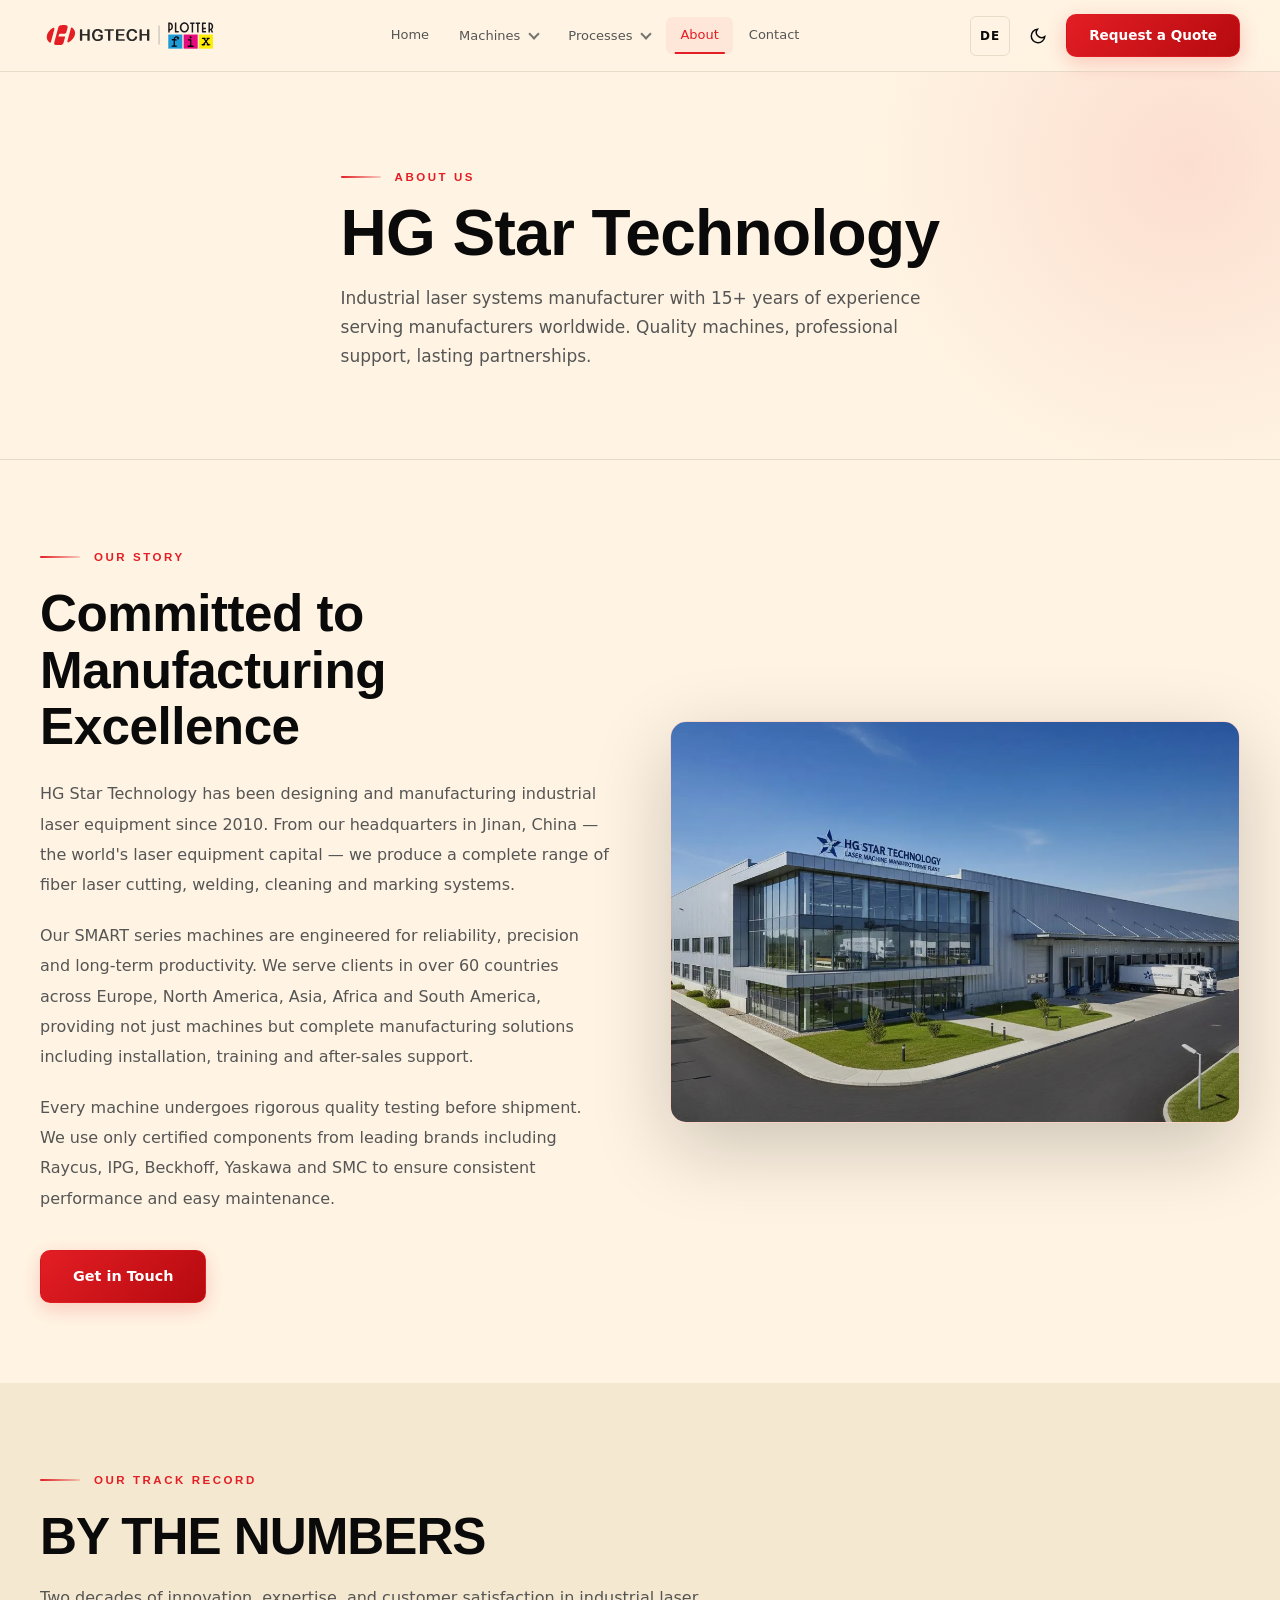
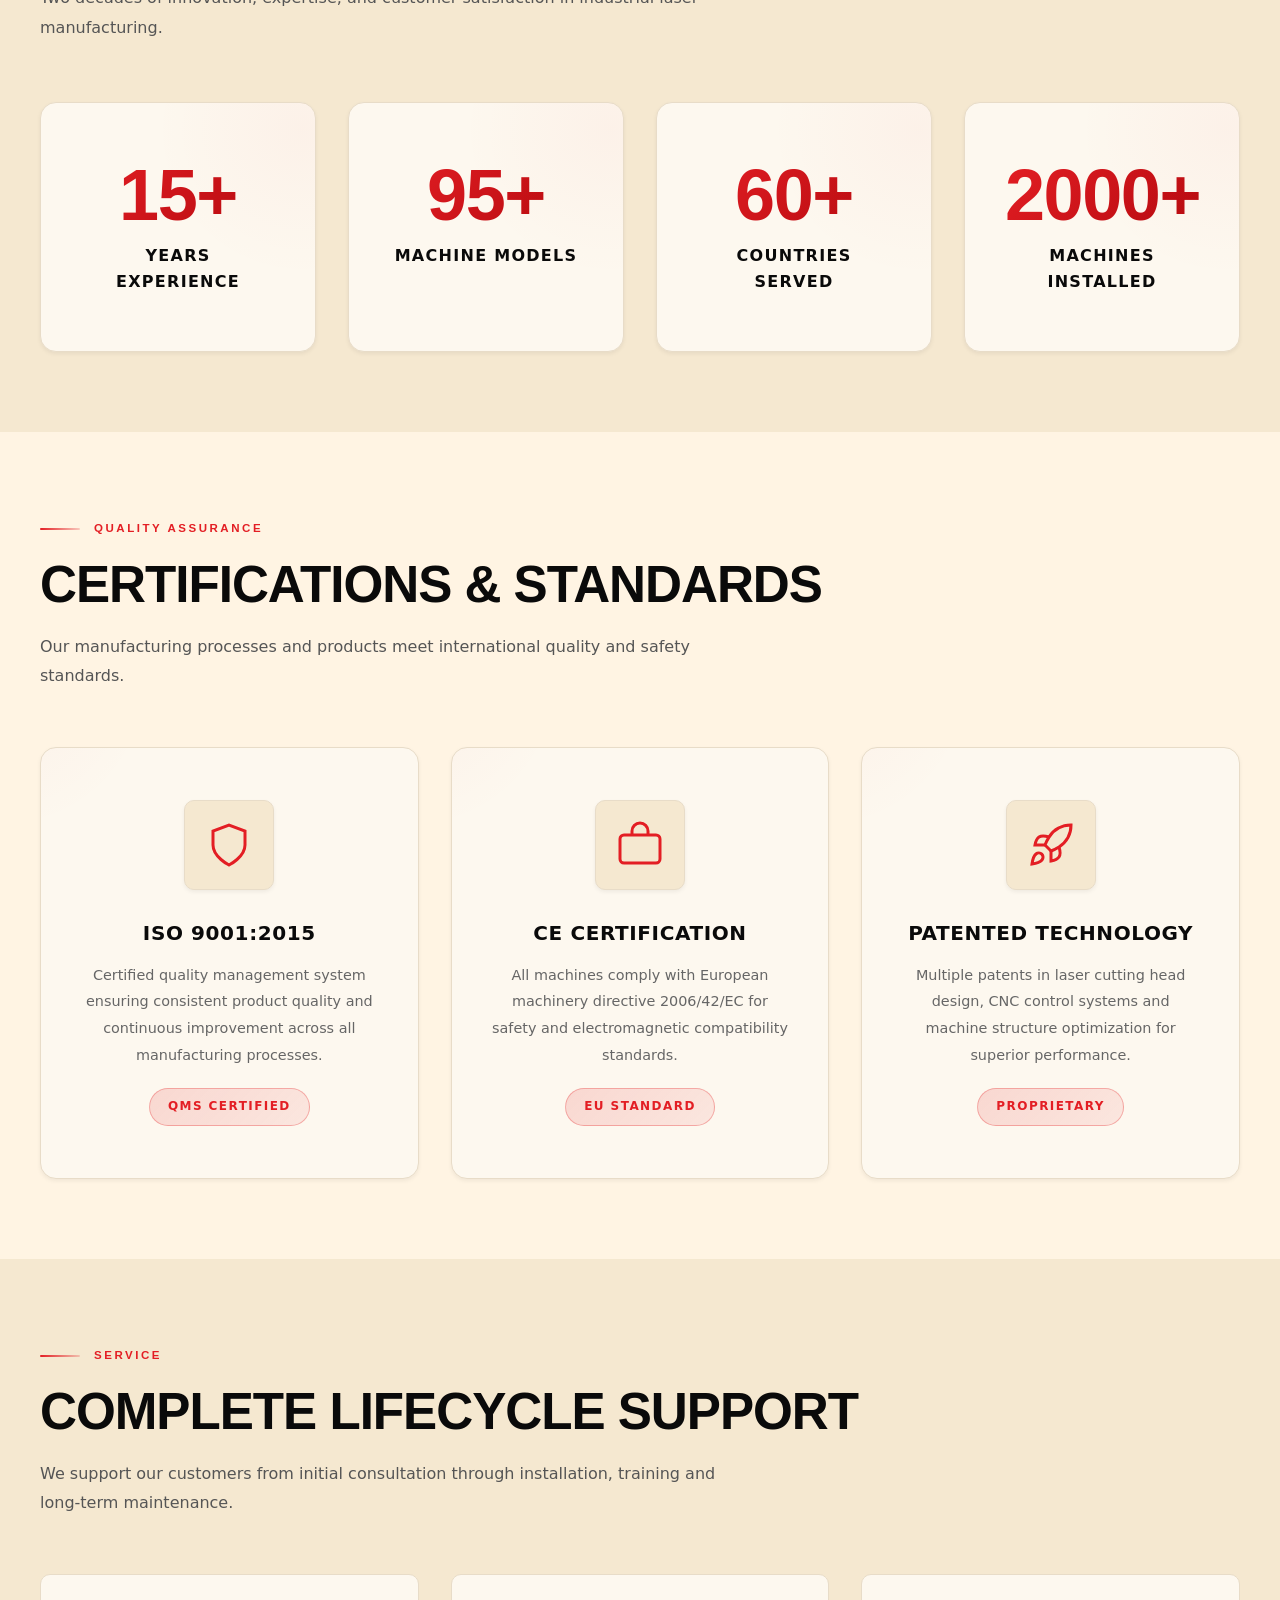
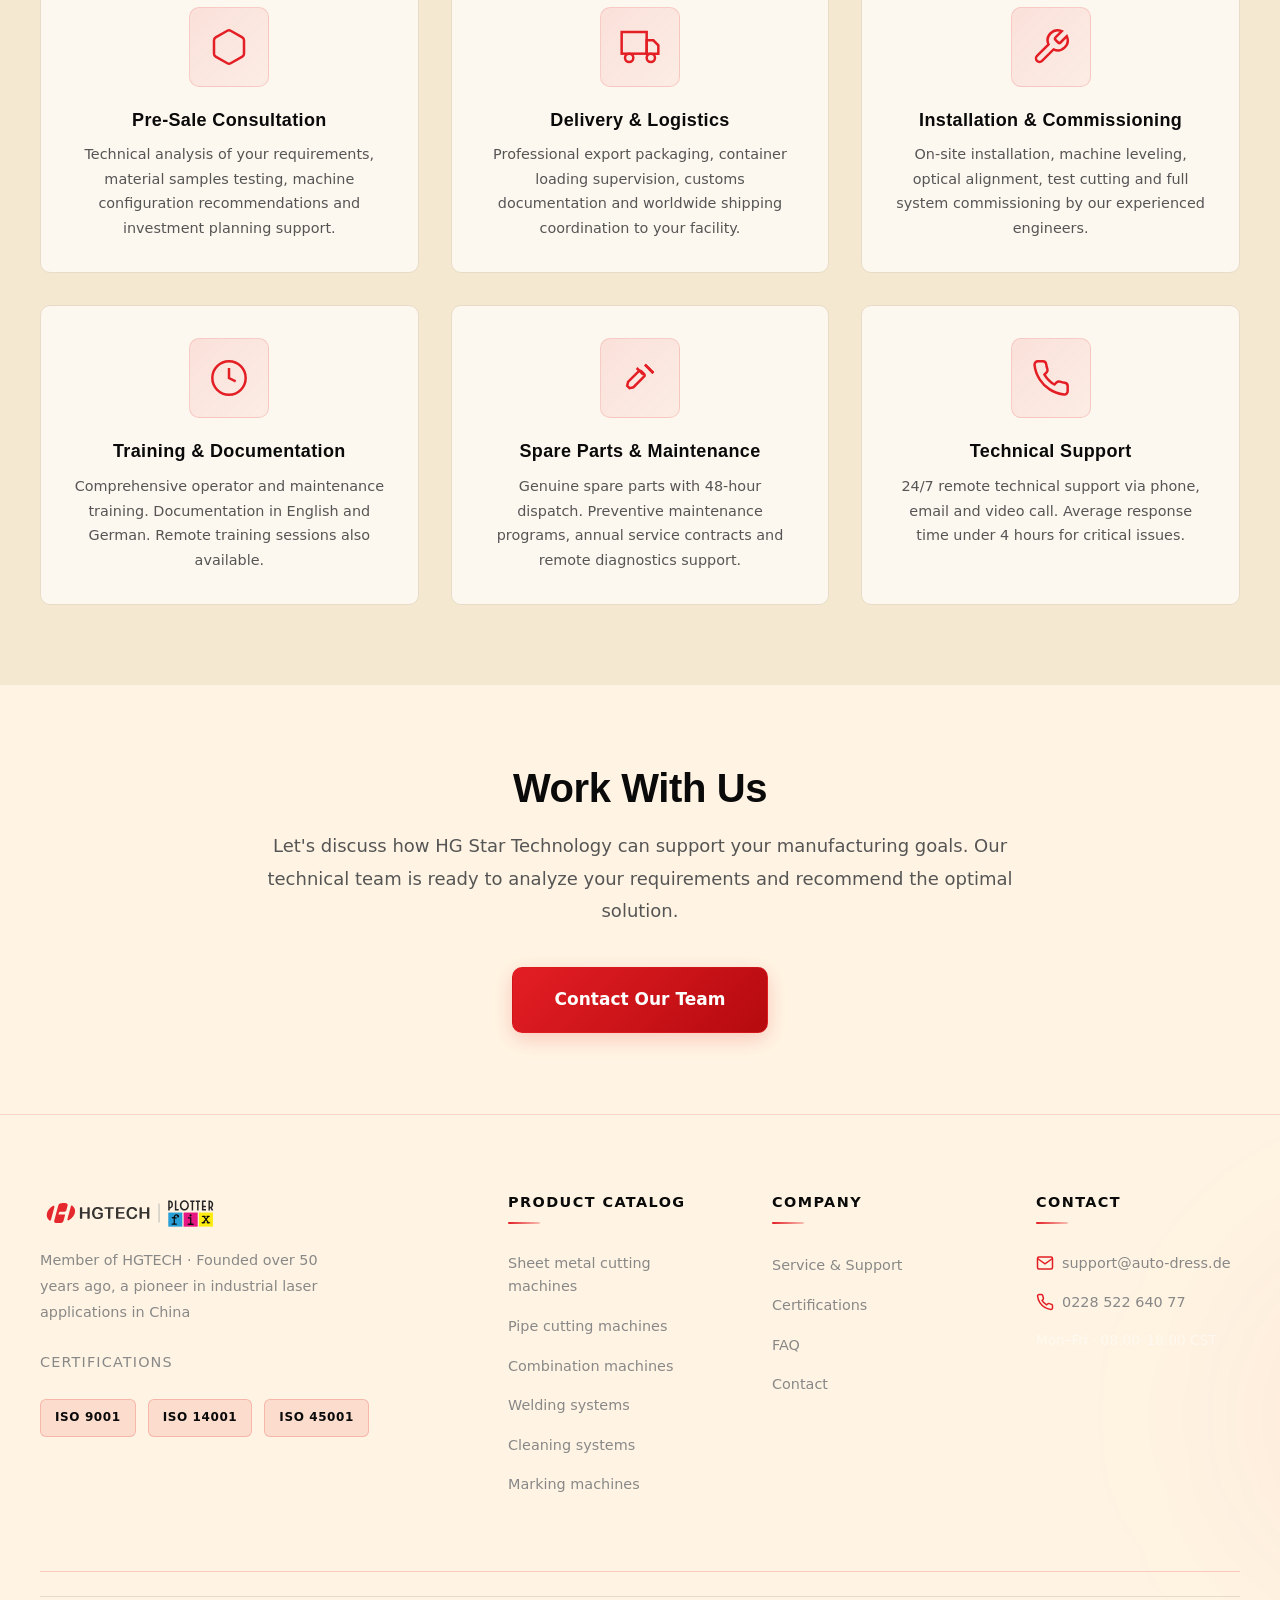
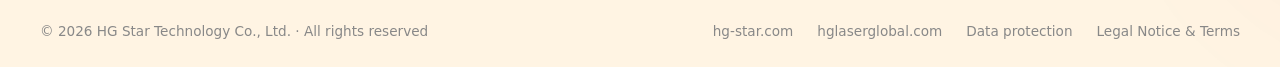
==== commit 1e51d627: "Enhance loader, category cards, FAQ section, and about page layout - Loader: scanline effect, 4 ring" ====
--- a/about.html
+++ b/about.html
@@ -120,16 +120,17 @@
 <section class="section">
   <div class="container">
     <div class="about-hero reveal">
-      <div class="about-hero-img">
-        <img src="img/hero/factory.webp" alt="HG Star Technology manufacturing facility">
-      </div>
       <div class="about-content">
+        <div class="section-label" data-i18n="about.hero_label">Our Story</div>
         <h2 data-i18n="about.hero_title">Committed to Manufacturing Excellence</h2>
         <p data-i18n="about.hero_para1">HG Star Technology has been designing and manufacturing industrial laser equipment since 2010. From our headquarters in Jinan, China — the world's laser equipment capital — we produce a complete range of fiber laser cutting, welding, cleaning and marking systems.</p>
         <p data-i18n="about.hero_para2">Our SMART series machines are engineered for reliability, precision and long-term productivity. We serve clients in over 60 countries across Europe, North America, Asia, Africa and South America, providing not just machines but complete manufacturing solutions including installation, training and after-sales support.</p>
         <p data-i18n="about.hero_para3">Every machine undergoes rigorous quality testing before shipment. We use only certified components from leading brands including Raycus, IPG, Beckhoff, Yaskawa and SMC to ensure consistent performance and easy maintenance.</p>
         <a href="contact.html" class="btn btn-primary" style="margin-top:16px" data-i18n="about.hero_cta">Get in Touch</a>
       </div>
+      <div class="about-hero-img">
+        <img src="img/hero/factory.webp" alt="HG Star Technology manufacturing facility">
+      </div>
     </div>
   </div>
 </section>
@@ -137,10 +138,10 @@
 <!-- Premium Stats Section -->
 <section class="section section-alt" style="padding-top:80px;padding-bottom:80px">
   <div class="container">
-    <div class="section-header text-center reveal" style="margin-bottom:60px">
+    <div class="section-header reveal" style="margin-bottom:60px">
       <div class="section-label" data-i18n="about.stats_label">Our Track Record</div>
       <h2 class="section-title" data-i18n="about.stats_title">By the Numbers</h2>
-      <p class="section-desc" data-i18n="about.stats_description" style="margin:0 auto">Two decades of innovation, expertise, and customer satisfaction in industrial laser manufacturing.</p>
+      <p class="section-desc" data-i18n="about.stats_description">Two decades of innovation, expertise, and customer satisfaction in industrial laser manufacturing.</p>
     </div>
     <div class="stats-row">
       <div class="stat-box reveal"><div class="stat-box-value" data-i18n="about.years">15+</div><div class="stat-box-label" data-i18n="about.years_label">Years Experience</div></div>
@@ -154,10 +155,10 @@
 <!-- Certifications -->
 <section class="section" id="certifications">
   <div class="container">
-    <div class="section-header text-center reveal">
+    <div class="section-header reveal">
       <div class="section-label" data-i18n="about.cert_label">Quality Assurance</div>
       <h2 class="section-title" data-i18n="about.cert_title">Certifications & Standards</h2>
-      <p class="section-desc" data-i18n="about.cert_description" style="margin:0 auto">Our manufacturing processes and products meet international quality and safety standards.</p>
+      <p class="section-desc" data-i18n="about.cert_description">Our manufacturing processes and products meet international quality and safety standards.</p>
     </div>
     <div class="feature-grid">
       <div class="feature-card reveal">
@@ -185,10 +186,10 @@
 <!-- Service & Support -->
 <section class="section section-alt" id="service">
   <div class="container">
-    <div class="section-header text-center reveal">
+    <div class="section-header reveal">
       <div class="section-label" data-i18n="about.service_label">Service</div>
       <h2 class="section-title" data-i18n="about.service_title">Complete Lifecycle Support</h2>
-      <p class="section-desc" data-i18n="about.service_description" style="margin:0 auto">We support our customers from initial consultation through installation, training and long-term maintenance.</p>
+      <p class="section-desc" data-i18n="about.service_description">We support our customers from initial consultation through installation, training and long-term maintenance.</p>
     </div>
     <div style="display: grid; grid-template-columns: repeat(auto-fit, minmax(280px, 1fr)); gap: 32px; max-width: 1200px; margin: 0 auto;">
       <!-- Pre-Sale Consultation -->
--- a/css/styles.css
+++ b/css/styles.css
@@ -69,25 +69,46 @@
 .skip-link:focus { top: 0; }
 
 /* ---- Page Loader ---- */
-@keyframes spin-ring-1 {
-  0% { transform: rotate(0deg) scale(1); opacity: 1; }
-  100% { transform: rotate(360deg) scale(1); opacity: 1; }
-}
-@keyframes spin-ring-2 {
-  0% { transform: rotate(0deg) scale(1.1); opacity: 0.7; }
-  100% { transform: rotate(-360deg) scale(1.1); opacity: 0.7; }
-}
-@keyframes spin-ring-3 {
-  0% { transform: rotate(0deg) scale(1.2); opacity: 0.4; }
-  100% { transform: rotate(360deg) scale(1.2); opacity: 0.4; }
-}
+@keyframes spin-cw  { to { transform: rotate(360deg); } }
+@keyframes spin-ccw { to { transform: rotate(-360deg); } }
 @keyframes pulse-icon {
-  0%, 100% { opacity: 1; transform: scale(1); }
-  50% { opacity: 0.6; transform: scale(0.95); }
-}
-@keyframes float-particle {
-  0% { transform: translate(0, 0) scale(0); opacity: 1; }
-  100% { transform: translate(var(--tx), var(--ty)) scale(0); opacity: 0; }
+  0%, 100% { opacity: 1; transform: scale(1); filter: drop-shadow(0 0 8px rgba(227,30,36,0.9)); }
+  50%       { opacity: 0.65; transform: scale(0.87); filter: drop-shadow(0 0 18px rgba(227,30,36,1)); }
+}
+@keyframes spark-fly {
+  0%   { transform: translate(0,0) scale(1.3); opacity: 1; }
+  65%  { opacity: 0.7; }
+  100% { transform: translate(var(--sx),var(--sy)) scale(0); opacity: 0; }
+}
+@keyframes scanline {
+  0%   { top: -3px; opacity: 0; }
+  6%   { opacity: 1; }
+  94%  { opacity: 0.7; }
+  100% { top: 100%; opacity: 0; }
+}
+@keyframes glow-pulse {
+  0%, 100% { opacity: 0.12; transform: scale(1); }
+  50%       { opacity: 0.24; transform: scale(1.18); }
+}
+@keyframes brand-in {
+  0%   { opacity: 0; letter-spacing: 0.55em; }
+  100% { opacity: 1; letter-spacing: 0.25em; }
+}
+@keyframes brand-sub-in {
+  0%   { opacity: 0; transform: translateY(7px); }
+  100% { opacity: 0.75; transform: translateY(0); }
+}
+@keyframes status-blink {
+  0%, 49% { opacity: 1; }
+  50%, 100% { opacity: 0.3; }
+}
+@keyframes crosshair-pulse {
+  0%, 100% { opacity: 0.2; }
+  50%       { opacity: 0.55; }
+}
+@keyframes ring-glow {
+  0%, 100% { box-shadow: 0 0 6px rgba(227,30,36,0.25); }
+  50%       { box-shadow: 0 0 16px rgba(227,30,36,0.55); }
 }
 
 .page-loader {
@@ -96,21 +117,51 @@
   display: flex;
   align-items: center;
   justify-content: center;
-  background: #0a0a0a;
+  background:
+    repeating-linear-gradient(0deg, rgba(227,30,36,0.03) 0px, rgba(227,30,36,0.03) 1px, transparent 1px, transparent 44px),
+    repeating-linear-gradient(90deg, rgba(227,30,36,0.03) 0px, rgba(227,30,36,0.03) 1px, transparent 1px, transparent 44px),
+    #080808;
   z-index: 9999;
   opacity: 1;
   visibility: visible;
-  transition: opacity 0.6s ease-out, visibility 0.6s ease-out;
-  backdrop-filter: blur(2px);
+  transition: opacity 0.8s cubic-bezier(0.4, 0, 0.2, 1), visibility 0.8s;
+  overflow: hidden;
 }
 .page-loader.hide {
   opacity: 0;
   visibility: hidden;
 }
+.loader-bg-glow {
+  position: absolute;
+  width: 420px;
+  height: 420px;
+  border-radius: 50%;
+  background: radial-gradient(circle, rgba(227,30,36,0.18) 0%, transparent 68%);
+  animation: glow-pulse 3s ease-in-out infinite;
+  pointer-events: none;
+}
+.loader-scanline {
+  position: absolute;
+  left: 0;
+  right: 0;
+  height: 2px;
+  background: linear-gradient(90deg, transparent 0%, rgba(227,30,36,0.5) 20%, rgba(255,80,80,1) 50%, rgba(227,30,36,0.5) 80%, transparent 100%);
+  box-shadow: 0 0 14px rgba(227,30,36,0.9), 0 0 32px rgba(227,30,36,0.35);
+  animation: scanline 3.2s linear infinite;
+  pointer-events: none;
+}
+.loader-wrapper {
+  position: relative;
+  display: flex;
+  flex-direction: column;
+  align-items: center;
+  gap: 26px;
+  z-index: 1;
+}
 .loader-container {
   position: relative;
-  width: 120px;
-  height: 120px;
+  width: 160px;
+  height: 160px;
 }
 .loader-core {
   position: absolute;
@@ -121,58 +172,137 @@
 }
 .loader-ring {
   position: absolute;
+  border-radius: 50%;
+  border: 2px solid transparent;
+}
+.loader-ring-1 {
   inset: 0;
-  border: 2px solid transparent;
-  border-radius: 50%;
   border-top-color: var(--red);
-  border-right-color: rgba(227,30,36,0.3);
-}
-.loader-ring-1 {
-  animation: spin-ring-1 1.5s linear infinite;
+  border-right-color: rgba(227,30,36,0.35);
+  animation: spin-cw 1.6s linear infinite, ring-glow 2.2s ease-in-out infinite;
 }
 .loader-ring-2 {
-  animation: spin-ring-2 2s linear infinite;
+  inset: 16px;
   border-top-color: var(--red-light);
+  border-left-color: rgba(255,85,85,0.3);
+  animation: spin-ccw 2.1s linear infinite;
 }
 .loader-ring-3 {
-  animation: spin-ring-3 2.5s linear infinite;
-  border-top-color: var(--red-dark);
+  inset: 32px;
+  border-bottom-color: var(--red-dark);
+  border-right-color: rgba(181,10,15,0.35);
+  animation: spin-cw 2.8s linear infinite;
+}
+.loader-ring-4 {
+  inset: 48px;
+  border: 1px solid transparent;
+  border-top-color: rgba(227,30,36,0.65);
+  border-bottom-color: rgba(227,30,36,0.2);
+  animation: spin-ccw 1.4s linear infinite;
+}
+.loader-crosshair-h,
+.loader-crosshair-v {
+  position: absolute;
+  animation: crosshair-pulse 1.9s ease-in-out infinite;
+  pointer-events: none;
+}
+.loader-crosshair-h {
+  left: 18%;
+  right: 18%;
+  top: 50%;
+  height: 1px;
+  transform: translateY(-50%);
+  background: linear-gradient(90deg, transparent, rgba(227,30,36,0.55), transparent);
+}
+.loader-crosshair-v {
+  top: 18%;
+  bottom: 18%;
+  left: 50%;
+  width: 1px;
+  transform: translateX(-50%);
+  background: linear-gradient(180deg, transparent, rgba(227,30,36,0.55), transparent);
 }
 .loader-center {
   position: relative;
   z-index: 2;
-  width: 40px;
-  height: 40px;
+  width: 50px;
+  height: 50px;
   display: flex;
   align-items: center;
   justify-content: center;
+  background: radial-gradient(circle, rgba(227,30,36,0.18) 0%, transparent 70%);
+  border-radius: 50%;
 }
 .loader-icon {
   color: var(--red);
-  animation: pulse-icon 1.2s cubic-bezier(0.4, 0, 0.6, 1) infinite;
-}
-.loader-particles {
+  animation: pulse-icon 1.4s cubic-bezier(0.4, 0, 0.6, 1) infinite;
+}
+.loader-sparks {
   position: absolute;
   inset: 0;
   pointer-events: none;
 }
-.particle {
-  position: absolute;
-  width: 4px;
-  height: 4px;
-  background: radial-gradient(circle, var(--red) 0%, var(--red-dark) 100%);
+.spark {
+  position: absolute;
   border-radius: 50%;
   top: 50%;
   left: 50%;
-  margin: -2px 0 0 -2px;
-  box-shadow: 0 0 8px rgba(227,30,36,0.6);
-}
-.particle:nth-child(1) { --tx: 50px; --ty: 0px; animation: float-particle 1.4s ease-out 0s infinite; }
-.particle:nth-child(2) { --tx: 35px; --ty: 35px; animation: float-particle 1.4s ease-out 0.15s infinite; }
-.particle:nth-child(3) { --tx: 0px; --ty: 50px; animation: float-particle 1.4s ease-out 0.3s infinite; }
-.particle:nth-child(4) { --tx: -35px; --ty: 35px; animation: float-particle 1.4s ease-out 0.45s infinite; }
-.particle:nth-child(5) { --tx: -50px; --ty: 0px; animation: float-particle 1.4s ease-out 0.6s infinite; }
-.particle:nth-child(6) { --tx: -35px; --ty: -35px; animation: float-particle 1.4s ease-out 0.75s infinite; }
+}
+.spark-1 { width:5px; height:5px; margin:-2.5px 0 0 -2.5px; background:var(--red);      --sx:76px;  --sy:0px;   box-shadow:0 0 6px var(--red);      animation:spark-fly 1.2s ease-out 0s    infinite; }
+.spark-2 { width:3px; height:3px; margin:-1.5px 0 0 -1.5px; background:#ff6060;         --sx:54px;  --sy:54px;  animation:spark-fly 1.45s ease-out 0.18s infinite; }
+.spark-3 { width:4px; height:4px; margin:-2px   0 0 -2px;   background:var(--red);      --sx:0px;   --sy:76px;  box-shadow:0 0 6px var(--red);      animation:spark-fly 1.3s ease-out 0.35s infinite; }
+.spark-4 { width:3px; height:3px; margin:-1.5px 0 0 -1.5px; background:#ff4040;         --sx:-54px; --sy:54px;  animation:spark-fly 1.5s ease-out 0.52s infinite; }
+.spark-5 { width:5px; height:5px; margin:-2.5px 0 0 -2.5px; background:var(--red);      --sx:-76px; --sy:0px;   box-shadow:0 0 6px var(--red);      animation:spark-fly 1.2s ease-out 0.7s  infinite; }
+.spark-6 { width:3px; height:3px; margin:-1.5px 0 0 -1.5px; background:#ff6060;         --sx:-54px; --sy:-54px; animation:spark-fly 1.4s ease-out 0.88s infinite; }
+.spark-7 { width:4px; height:4px; margin:-2px   0 0 -2px;   background:var(--red);      --sx:0px;   --sy:-76px; box-shadow:0 0 6px var(--red);      animation:spark-fly 1.6s ease-out 1.05s infinite; }
+.spark-8 { width:3px; height:3px; margin:-1.5px 0 0 -1.5px; background:#ff4040;         --sx:54px;  --sy:-54px; animation:spark-fly 1.3s ease-out 1.22s infinite; }
+.loader-brand {
+  display: flex;
+  flex-direction: column;
+  align-items: center;
+  gap: 5px;
+  animation: brand-in 0.9s cubic-bezier(0.2, 0, 0, 1) 0.25s both;
+}
+.loader-brand-main {
+  font-family: var(--font-display);
+  font-size: 1.55rem;
+  font-weight: 700;
+  color: #fff;
+  letter-spacing: 0.25em;
+  line-height: 1;
+}
+.loader-brand-sub {
+  font-family: var(--font-display);
+  font-size: 0.63rem;
+  font-weight: 500;
+  color: var(--red);
+  letter-spacing: 0.48em;
+  animation: brand-sub-in 0.9s cubic-bezier(0.2, 0, 0, 1) 0.45s both;
+}
+.loader-progress-track {
+  width: 200px;
+  height: 2px;
+  background: rgba(255,255,255,0.08);
+  border-radius: 2px;
+  overflow: hidden;
+}
+.loader-progress-bar {
+  height: 100%;
+  width: 0%;
+  background: linear-gradient(90deg, var(--red-dark), var(--red), #ff6666);
+  border-radius: 2px;
+  transition: width 0.35s ease;
+  box-shadow: 0 0 10px rgba(227,30,36,0.85), 0 0 20px rgba(227,30,36,0.4);
+}
+.loader-status {
+  font-family: var(--font-display);
+  font-size: 0.6rem;
+  font-weight: 500;
+  letter-spacing: 0.22em;
+  color: rgba(255,255,255,0.38);
+  animation: status-blink 1.1s steps(1) infinite;
+  margin: 0;
+}
 
 /* ---- Container ---- */
 .container {
@@ -591,8 +721,8 @@
 /* ---- Premium Slider — Luxury Industrial Stage ---- */
 .premium-slider-section {
   padding: 20px 0 26px;
-  background: #080808;
-  border-bottom: 1px solid rgba(255, 244, 227, 0.08);
+  background: var(--bg-primary);
+  border-bottom: 1px solid var(--border-light);
   overflow: hidden;
   position: relative;
 }
@@ -624,31 +754,48 @@
   z-index: 1;
 }
 
-/* ---- Light theme — clean white premium look ---- */
-[data-theme="light"] .premium-slider-section {
-  background: #fdf8ef;
-  border-bottom: 1px solid rgba(0, 0, 0, 0.08);
-}
-[data-theme="light"] .premium-slider-section::after {
+/* Light theme for premium slider (section above Product Categories) */
+[data-theme="light"] .premium-slider-section,
+html:not(.dark) .premium-slider-section,
+html.light .premium-slider-section {
+  background: var(--bg-primary);
+  border-bottom: 1px solid var(--border-light);
+}
+[data-theme="light"] .premium-slider-section::after,
+html:not(.dark) .premium-slider-section::after,
+html.light .premium-slider-section::after {
   background:
     radial-gradient(ellipse 60% 55% at 28% 50%, rgba(0,0,0,0.03) 0%, transparent 70%),
     radial-gradient(ellipse 40% 50% at 72% 30%, rgba(0,0,0,0.02) 0%, transparent 65%),
     radial-gradient(ellipse 80% 30% at 50% 100%, rgba(0,0,0,0.01) 0%, transparent 60%);
 }
-[data-theme="light"] .premium-slider-category {
+[data-theme="light"] .premium-slider-category,
+html:not(.dark) .premium-slider-category,
+html.light .premium-slider-category {
   background: linear-gradient(135deg, #1a1a1a 0%, #4a4a4a 60%, #1a1a1a 100%);
   -webkit-background-clip: text;
   -webkit-text-fill-color: transparent;
   background-clip: text;
 }
-[data-theme="light"] .premium-info {
+[data-theme="light"] .premium-info,
+html:not(.dark) .premium-info,
+html.light .premium-info {
   color: #1a1a1a;
   background: linear-gradient(135deg, rgba(0,0,0,0.02) 0%, rgba(0,0,0,0.01) 100%);
 }
-[data-theme="light"] .premium-info h3 { color: #1a1a1a; }
-[data-theme="light"] #premiumInfoText { color: #4a4a4a; }
-[data-theme="light"] .premium-slider-arrow:hover { color: #0a0a0a; }
-[data-theme="light"] .premium-media::before {
+[data-theme="light"] .premium-info h3,
+html:not(.dark) .premium-info h3,
+html.light .premium-info h3 {
+  color: #1a1a1a;
+}
+[data-theme="light"] #premiumInfoText,
+html:not(.dark) #premiumInfoText,
+html.light #premiumInfoText {
+  color: #4a4a4a;
+}
+[data-theme="light"] .premium-media::before,
+html:not(.dark) .premium-media::before,
+html.light .premium-media::before {
   background: radial-gradient(ellipse 55% 45% at 50% 55%, rgba(0,0,0,0.04) 0%, transparent 70%);
 }
 
@@ -934,12 +1081,14 @@
   display: flex;
   align-items: center;
   overflow: hidden;
-  background: #060606;
-  color: #f0f0f0;
-}
-[data-theme="light"] .hero {
-  background: #f2f2f2;
-  color: #0a0a0a;
+  background: var(--bg-primary);
+  color: var(--text-primary);
+}
+[data-theme="light"] .hero,
+html:not(.dark) .hero,
+html.light .hero {
+  background: var(--bg-primary);
+  color: var(--text-primary);
 }
 .hero-bg-video {
   position: absolute;
@@ -959,7 +1108,9 @@
   opacity: 0.22;
   filter: grayscale(0.35);
 }
-[data-theme="light"] .hero-bg {
+[data-theme="light"] .hero-bg,
+html:not(.dark) .hero-bg,
+html.light .hero-bg {
   opacity: 0.07;
 }
 .hero-overlay {
@@ -971,7 +1122,9 @@
     rgba(6,6,6,0.80) 100%);
   pointer-events: none;
 }
-[data-theme="light"] .hero-overlay {
+[data-theme="light"] .hero-overlay,
+html:not(.dark) .hero-overlay,
+html.light .hero-overlay {
   background: linear-gradient(160deg,
     rgba(242,242,242,0.5) 0%,
     rgba(242,242,242,0.1) 50%,
@@ -1005,7 +1158,9 @@
   backdrop-filter: blur(4px);
   box-shadow: 0 2px 8px rgba(227,30,36,0.1);
 }
-[data-theme="light"] .hero-label {
+[data-theme="light"] .hero-label,
+html:not(.dark) .hero-label,
+html.light .hero-label {
   background: rgba(227,30,36,0.08);
   border-color: rgba(227,30,36,0.3);
 }
@@ -1028,7 +1183,9 @@
   color: #ffffff;
   text-shadow: 0 4px 24px rgba(0,0,0,0.4);
 }
-[data-theme="light"] .hero h1 {
+[data-theme="light"] .hero h1,
+html:not(.dark) .hero h1,
+html.light .hero h1 {
   color: #0a0a0a;
   text-shadow: none;
 }
@@ -1041,7 +1198,9 @@
   -webkit-text-fill-color: transparent;
   background-clip: text;
 }
-[data-theme="light"] .hero h1 span {
+[data-theme="light"] .hero h1 span,
+html:not(.dark) .hero h1 span,
+html.light .hero h1 span {
   background: linear-gradient(135deg, #E31E24 0%, #ff5555 100%);
   -webkit-background-clip: text;
   -webkit-text-fill-color: transparent;
@@ -1057,7 +1216,9 @@
   color: rgba(240,240,240,0.75);
   font-weight: 400;
 }
-[data-theme="light"] .hero-desc {
+[data-theme="light"] .hero-desc,
+html:not(.dark) .hero-desc,
+html.light .hero-desc {
   color: rgba(10,10,10,0.65);
 }
 .hero-actions {
@@ -1076,7 +1237,9 @@
   border: 1.5px solid rgba(240,240,240,0.3);
   font-weight: 600;
 }
-[data-theme="light"] .hero .btn-ghost {
+[data-theme="light"] .hero .btn-ghost,
+html:not(.dark) .hero .btn-ghost,
+html.light .hero .btn-ghost {
   color: rgba(10,10,10,0.7);
   border-color: rgba(10,10,10,0.2);
 }
@@ -1097,7 +1260,9 @@
   margin-left: auto;
   margin-right: auto;
 }
-[data-theme="light"] .hero-stats-row {
+[data-theme="light"] .hero-stats-row,
+html:not(.dark) .hero-stats-row,
+html.light .hero-stats-row {
   border-top-color: rgba(0,0,0,0.1);
 }
 .hero-stat {
@@ -1113,7 +1278,9 @@
   width: 1px;
   background: rgba(255,255,255,0.13);
 }
-[data-theme="light"] .hero-stat + .hero-stat::before {
+[data-theme="light"] .hero-stat + .hero-stat::before,
+html:not(.dark) .hero-stat + .hero-stat::before,
+html.light .hero-stat + .hero-stat::before {
   background: rgba(0,0,0,0.1);
 }
 .hero-stat-value {
@@ -1132,7 +1299,9 @@
   margin-top: 10px;
   font-weight: 600;
 }
-[data-theme="light"] .hero-stat-label {
+[data-theme="light"] .hero-stat-label,
+html:not(.dark) .hero-stat-label,
+html.light .hero-stat-label {
   color: rgba(10,10,10,0.45);
 }
 
@@ -1142,59 +1311,145 @@
   border-top: 1px solid var(--border-light);
   border-bottom: 1px solid var(--border-light);
 }
+/* Two-column header: title left, description right */
+.faq-header {
+  display: grid;
+  grid-template-columns: 1fr 1fr;
+  gap: 48px;
+  align-items: end;
+  margin-bottom: 60px;
+}
+.faq-header .section-title { margin-bottom: 0; }
+.faq-header-aside {
+  padding-bottom: 6px;
+  display: flex;
+  flex-direction: column;
+  gap: 20px;
+}
+.faq-header-aside p {
+  font-size: 1rem;
+  color: var(--text-secondary);
+  line-height: 1.8;
+  font-weight: 400;
+}
+.faq-count {
+  display: inline-flex;
+  align-items: center;
+  gap: 10px;
+  font-family: var(--font-display);
+  font-size: 0.68rem;
+  font-weight: 800;
+  text-transform: uppercase;
+  letter-spacing: 0.14em;
+  color: var(--text-muted);
+}
+.faq-count::before {
+  content: '';
+  display: block;
+  width: 28px; height: 2px;
+  background: linear-gradient(90deg, var(--red) 0%, rgba(227,30,36,0.2) 100%);
+  border-radius: 2px;
+  flex-shrink: 0;
+}
+/* FAQ underline accent matching categories */
+.faq-header .section-title::after {
+  content: '';
+  display: block;
+  width: 56px;
+  height: 3px;
+  background: linear-gradient(90deg, var(--red) 0%, var(--red-light) 60%, transparent 100%);
+  border-radius: 3px;
+  margin-top: 18px;
+}
 .faq-list {
   max-width: 820px;
   margin-inline: auto;
   display: flex;
   flex-direction: column;
-  gap: 12px;
+  gap: 10px;
+  counter-reset: faq-num;
 }
 .faq-item {
+  counter-increment: faq-num;
   border: 1.5px solid var(--border-light);
   border-radius: var(--radius-md);
   overflow: hidden;
   background: var(--bg-card);
-  transition: all var(--transition-base);
-}
+  transition: border-color 0.35s ease, box-shadow 0.35s ease;
+  position: relative;
+}
+/* Left accent bar — visible when open */
+.faq-item::before {
+  content: '';
+  position: absolute;
+  left: 0; top: 0; bottom: 0;
+  width: 3px;
+  background: linear-gradient(180deg, var(--red) 0%, var(--red-dark) 100%);
+  border-radius: 3px 0 0 3px;
+  transform: scaleY(0);
+  transform-origin: top;
+  transition: transform 0.35s cubic-bezier(0.4, 0, 0.2, 1);
+  z-index: 2;
+}
+.faq-item:has([aria-expanded="true"])::before { transform: scaleY(1); }
 .faq-item:hover {
-  border-color: rgba(227,30,36,0.2);
-  box-shadow: 0 4px 16px rgba(0,0,0,0.06);
+  border-color: rgba(227,30,36,0.22);
+  box-shadow: 0 6px 20px rgba(0,0,0,0.07);
+}
+.faq-item:has([aria-expanded="true"]) {
+  border-color: rgba(227,30,36,0.35);
+  box-shadow: 0 8px 28px rgba(0,0,0,0.09);
 }
 .faq-question {
   width: 100%;
   display: flex;
   align-items: center;
-  justify-content: space-between;
   gap: 16px;
-  padding: 18px 24px;
-  font-size: 0.95rem;
+  padding: 20px 24px 20px 20px;
+  font-size: 0.97rem;
   font-weight: 600;
   color: var(--text-primary);
   text-align: left;
-  transition: all var(--transition-base);
+  transition: background 0.3s ease, color 0.3s ease;
   background: var(--bg-card);
   cursor: pointer;
 }
+/* Auto-numbered question indicator */
+.faq-question::before {
+  content: counter(faq-num, decimal-leading-zero);
+  font-family: var(--font-display);
+  font-size: 0.6rem;
+  font-weight: 800;
+  letter-spacing: 0.1em;
+  color: var(--red);
+  opacity: 0.65;
+  flex-shrink: 0;
+  min-width: 22px;
+}
+.faq-question span { flex: 1; }
 .faq-question:hover {
   background: rgba(227,30,36,0.03);
   color: var(--red);
+}
+.faq-item:has([aria-expanded="true"]) .faq-question {
+  background: rgba(227,30,36,0.04);
 }
 .faq-chevron {
   width: 20px;
   height: 20px;
   flex-shrink: 0;
   color: var(--red);
-  transition: transform var(--transition-base);
+  transition: transform 0.35s cubic-bezier(0.4, 0, 0.2, 1);
 }
 .faq-question[aria-expanded="true"] .faq-chevron {
   transform: rotate(180deg);
 }
 .faq-answer {
-  padding: 0 24px 24px;
+  padding: 4px 24px 24px 58px;
   font-size: 0.9rem;
-  line-height: 1.7;
+  line-height: 1.75;
   color: var(--text-secondary);
-  background: rgba(0,0,0,0.02);
+  background: rgba(227,30,36,0.02);
 }
 [data-theme="light"] .faq-answer {
   background: rgba(0,0,0,0.01);
@@ -1278,58 +1533,123 @@
 }
 
 /* ---- Category Cards ---- */
+#categories .section-title::after {
+  content: '';
+  display: block;
+  width: 56px;
+  height: 3px;
+  background: linear-gradient(90deg, var(--red) 0%, var(--red-light) 60%, transparent 100%);
+  border-radius: 3px;
+  margin: 18px auto 0;
+}
 .category-grid {
   display: grid;
   grid-template-columns: repeat(3, 1fr);
-  gap: 24px;
+  gap: 28px;
+  counter-reset: cat-num;
 }
 .contact-offer-grid {
   grid-template-columns: repeat(2, 1fr);
 }
 .category-card {
+  counter-increment: cat-num;
   position: relative;
   border-radius: var(--radius-lg);
   overflow: hidden;
   background: var(--bg-card);
   border: 1px solid var(--border-light);
-  transition: all var(--transition-base);
+  transition: transform 0.4s cubic-bezier(0.2, 0, 0.2, 1), box-shadow 0.4s ease, border-color 0.4s ease;
   box-shadow: var(--shadow-sm);
+  display: flex;
+  flex-direction: column;
 }
 .category-card:hover {
-  transform: translateY(-8px);
-  box-shadow: 0 24px 60px rgba(0,0,0,0.16), 0 0 0 1px rgba(227,30,36,0.18);
-  border-color: rgba(227,30,36,0.28);
+  transform: translateY(-10px);
+  box-shadow: 0 28px 70px rgba(0,0,0,0.18), 0 0 0 1px rgba(227,30,36,0.22);
+  border-color: rgba(227,30,36,0.32);
+}
+
+/* Editorial number badge — auto-counted top-right */
+.category-card::after {
+  content: counter(cat-num, decimal-leading-zero);
+  position: absolute;
+  top: 14px; right: 14px;
+  font-family: var(--font-display);
+  font-size: 0.6rem;
+  font-weight: 800;
+  letter-spacing: 0.12em;
+  color: rgba(255,255,255,0.7);
+  background: rgba(0,0,0,0.52);
+  backdrop-filter: blur(8px);
+  -webkit-backdrop-filter: blur(8px);
+  padding: 4px 9px;
+  border-radius: 4px;
+  border: 1px solid rgba(255,255,255,0.1);
+  z-index: 10;
+  line-height: 1;
+  pointer-events: none;
 }
 .category-card-img {
-  height: 280px;
+  height: 250px;
   overflow: hidden;
   position: relative;
-}
+  flex-shrink: 0;
+}
+/* Persistent bottom-up depth gradient */
+.category-card-img::before {
+  content: '';
+  position: absolute;
+  inset: 0;
+  background: linear-gradient(to top, rgba(0,0,0,0.52) 0%, rgba(0,0,0,0.08) 55%, transparent 100%);
+  z-index: 2;
+  pointer-events: none;
+}
+/* Hover: red-tint overlay */
 .category-card-img::after {
   content: '';
   position: absolute;
   inset: 0;
-  background: linear-gradient(135deg, rgba(227,30,36,0.15) 0%, rgba(0,0,0,0.3) 100%);
+  background: linear-gradient(to bottom, rgba(227,30,36,0.2) 0%, rgba(0,0,0,0.12) 100%);
   opacity: 0;
-  transition: opacity var(--transition-base);
+  transition: opacity 0.4s ease;
   pointer-events: none;
+  z-index: 3;
 }
 .category-card:hover .category-card-img::after { opacity: 1; }
 .category-card-img img {
   width: 100%; height: 100%;
   object-fit: cover;
-  transition: transform 0.8s cubic-bezier(0.4, 0, 0.2, 1), filter 0.6s var(--transition-base);
-}
-.category-card:hover .category-card-img img { 
-  transform: scale(1.12);
-  filter: brightness(1.1);
+  transition: transform 0.9s cubic-bezier(0.4, 0, 0.2, 1), filter 0.6s ease;
+}
+.category-card:hover .category-card-img img {
+  transform: scale(1.08);
+  filter: brightness(1.08) contrast(1.04);
 }
 .category-card-body {
-  padding: 28px;
-}
+  padding: 26px 28px;
+  flex: 1;
+  display: flex;
+  flex-direction: column;
+  position: relative;
+}
+/* Left accent bar slides down on hover */
+.category-card-body::before {
+  content: '';
+  position: absolute;
+  left: 0;
+  top: 26px;
+  bottom: 26px;
+  width: 3px;
+  background: linear-gradient(180deg, var(--red) 0%, var(--red-dark) 100%);
+  border-radius: 0 3px 3px 0;
+  transform: scaleY(0);
+  transform-origin: top;
+  transition: transform 0.38s cubic-bezier(0.4, 0, 0.2, 1);
+}
+.category-card:hover .category-card-body::before { transform: scaleY(1); }
 .category-card-title {
   font-family: var(--font-display);
-  font-size: 1.6rem;
+  font-size: 1.5rem;
   font-weight: 800;
   letter-spacing: 0.02em;
   text-transform: uppercase;
@@ -1341,11 +1661,13 @@
   color: var(--text-tertiary);
   line-height: 1.65;
   margin-bottom: 20px;
+  flex: 1;
 }
 .category-card-meta {
   display: flex; align-items: center; justify-content: space-between;
   padding-top: 16px;
   border-top: 1px solid var(--border-light);
+  margin-top: auto;
 }
 .category-card-count {
   font-size: 0.68rem;
@@ -1366,10 +1688,10 @@
   transition: gap var(--transition-base), color var(--transition-base);
 }
 .category-card-link:hover { gap: 10px; color: var(--red-light); }
-.category-card-link svg { flex-shrink: 0; transition: transform var(--transition-base); }
-.category-card:hover .category-card-link svg { transform: translateX(3px); }
-
-/* Red top accent bar that slides in on card hover */
+.category-card-link svg { flex-shrink: 0; transition: transform 0.3s ease; }
+.category-card:hover .category-card-link svg { transform: translateX(4px); }
+
+/* Red top accent bar slides in on hover */
 .category-card::before {
   content: '';
   position: absolute;
@@ -1378,7 +1700,7 @@
   background: linear-gradient(90deg, var(--red) 0%, var(--red-light) 100%);
   transform: scaleX(0);
   transform-origin: left;
-  transition: transform 0.35s ease;
+  transition: transform 0.38s ease;
   z-index: 5;
   border-radius: var(--radius-lg) var(--radius-lg) 0 0;
 }
@@ -1388,7 +1710,7 @@
 .cat-tag {
   position: absolute;
   top: 14px; left: 14px;
-  z-index: 3;
+  z-index: 4;
   font-size: 0.58rem;
   font-weight: 800;
   letter-spacing: 0.18em;
@@ -1406,7 +1728,7 @@
 .cat-spec {
   position: absolute;
   bottom: 14px; right: 14px;
-  z-index: 3;
+  z-index: 4;
   font-family: var(--font-display);
   font-size: 0.68rem;
   font-weight: 700;
@@ -1456,7 +1778,8 @@
 .cat-header-cta:hover svg { transform: translateX(3px); }
 
 @media (max-width: 768px) {
-  .categories-header {
+  .categories-header,
+  .faq-header {
     grid-template-columns: 1fr;
     gap: 20px;
     margin-bottom: 40px;
@@ -2757,14 +3080,15 @@
   transition: transform 0.8s cubic-bezier(0.4, 0, 0.2, 1);
 }
 .about-hero:hover .about-hero-img img { transform: scale(1.05); }
-.about-content h2 { 
+.about-content .section-label { margin-bottom: 20px; }
+.about-content h2 {
   margin-bottom: 24px;
   font-weight: 800;
   letter-spacing: -0.01em;
 }
-.about-content p { 
-  color: var(--text-secondary); 
-  line-height: 1.9; 
+.about-content p {
+  color: var(--text-secondary);
+  line-height: 1.9;
   margin-bottom: 20px;
   font-size: 1rem;
   font-weight: 500;
@@ -2924,6 +3248,27 @@
   outline: none;
   box-shadow: 0 0 0 3px rgba(227,30,36,0.1), inset 0 0 0 1px rgba(227,30,36,0.08);
 }
+
+/* Light mode form input improvements */
+[data-theme="light"] .form-input,
+[data-theme="light"] .form-textarea,
+[data-theme="light"] .form-select,
+html.light .form-input,
+html.light .form-textarea,
+html.light .form-select {
+  background: #ffffff;
+  border-color: #d4d4d4;
+}
+[data-theme="light"] .form-input:focus,
+[data-theme="light"] .form-textarea:focus,
+[data-theme="light"] .form-select:focus,
+html.light .form-input:focus,
+html.light .form-textarea:focus,
+html.light .form-select:focus {
+  background: #ffffff;
+  border-color: var(--red);
+  box-shadow: 0 0 0 3px rgba(227,30,36,0.15), inset 0 0 0 1px rgba(227,30,36,0.1);
+}
 .form-textarea { min-height: 130px; resize: vertical; }
 .form-select {
   background-image: url("data:image/svg+xml,%3Csvg xmlns='http://www.w3.org/2000/svg' width='12' height='12' viewBox='0 0 12 12'%3E%3Cpath fill='%234a4a4a' d='M6 9L1 4h10z'/%3E%3C/svg%3E");
@@ -2935,6 +3280,10 @@
 [data-theme="dark"] .form-select,
 html.dark .form-select {
   background-image: url("data:image/svg+xml,%3Csvg xmlns='http://www.w3.org/2000/svg' width='12' height='12' viewBox='0 0 12 12'%3E%3Cpath fill='%23b0b0b0' d='M6 9L1 4h10z'/%3E%3C/svg%3E");
+}
+[data-theme="light"] .form-select,
+html.light .form-select {
+  background-image: url("data:image/svg+xml,%3Csvg xmlns='http://www.w3.org/2000/svg' width='12' height='12' viewBox='0 0 12 12'%3E%3Cpath fill='%23333333' d='M6 9L1 4h10z'/%3E%3C/svg%3E");
 }
 .form-row { display: grid; grid-template-columns: 1fr 1fr; gap: 20px; }
 .form-consent {
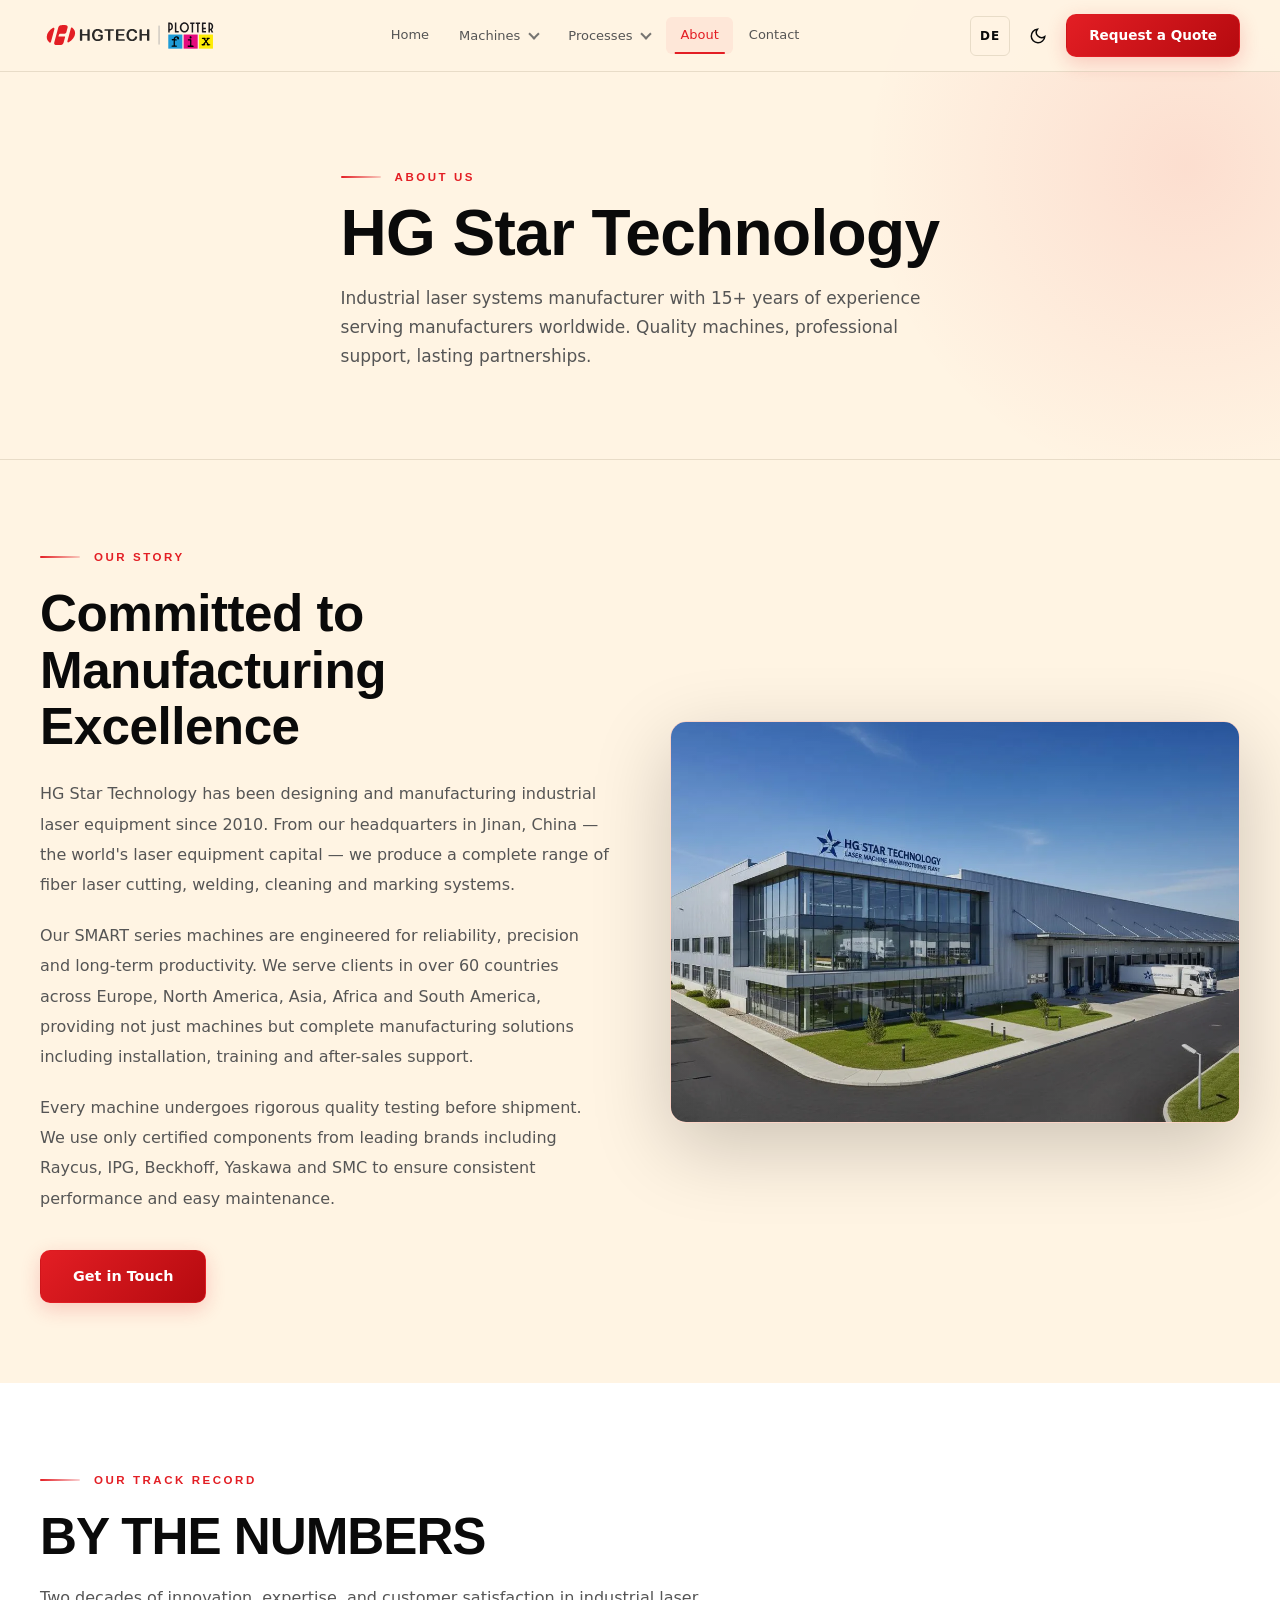
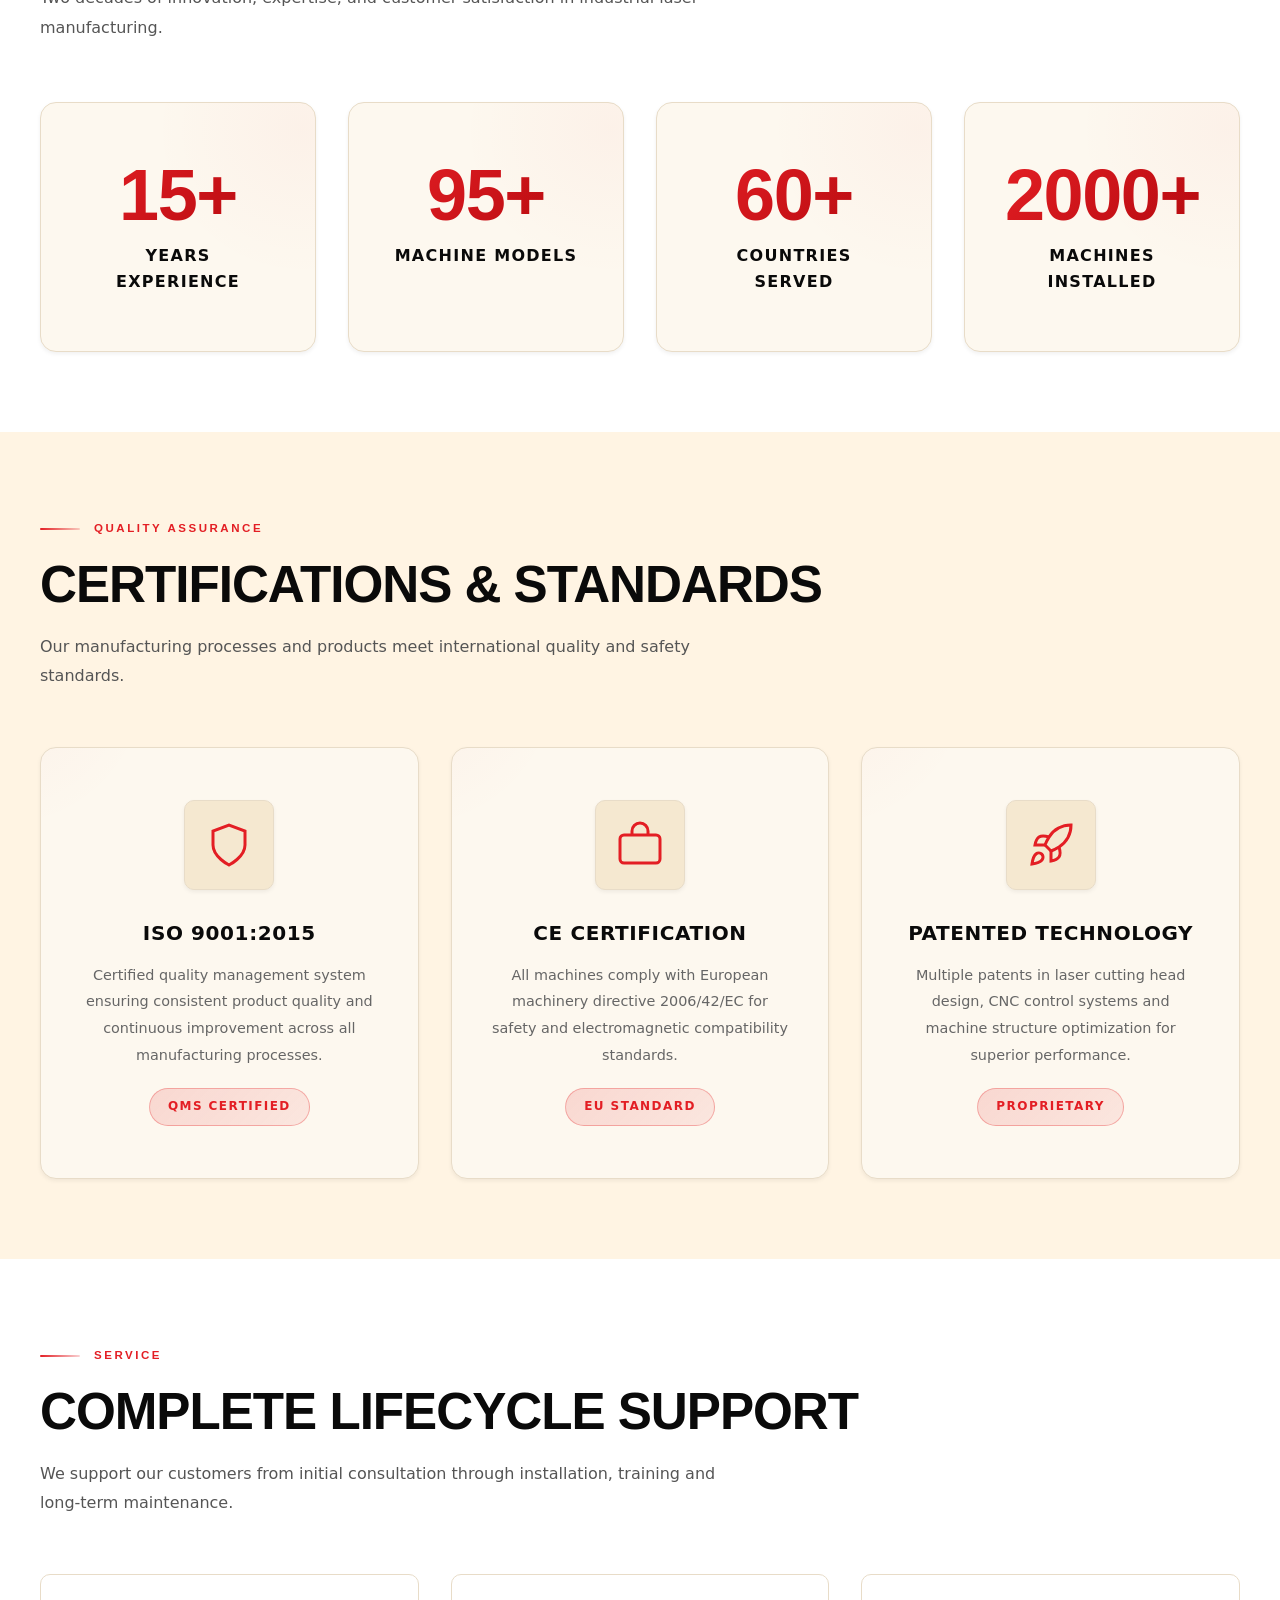
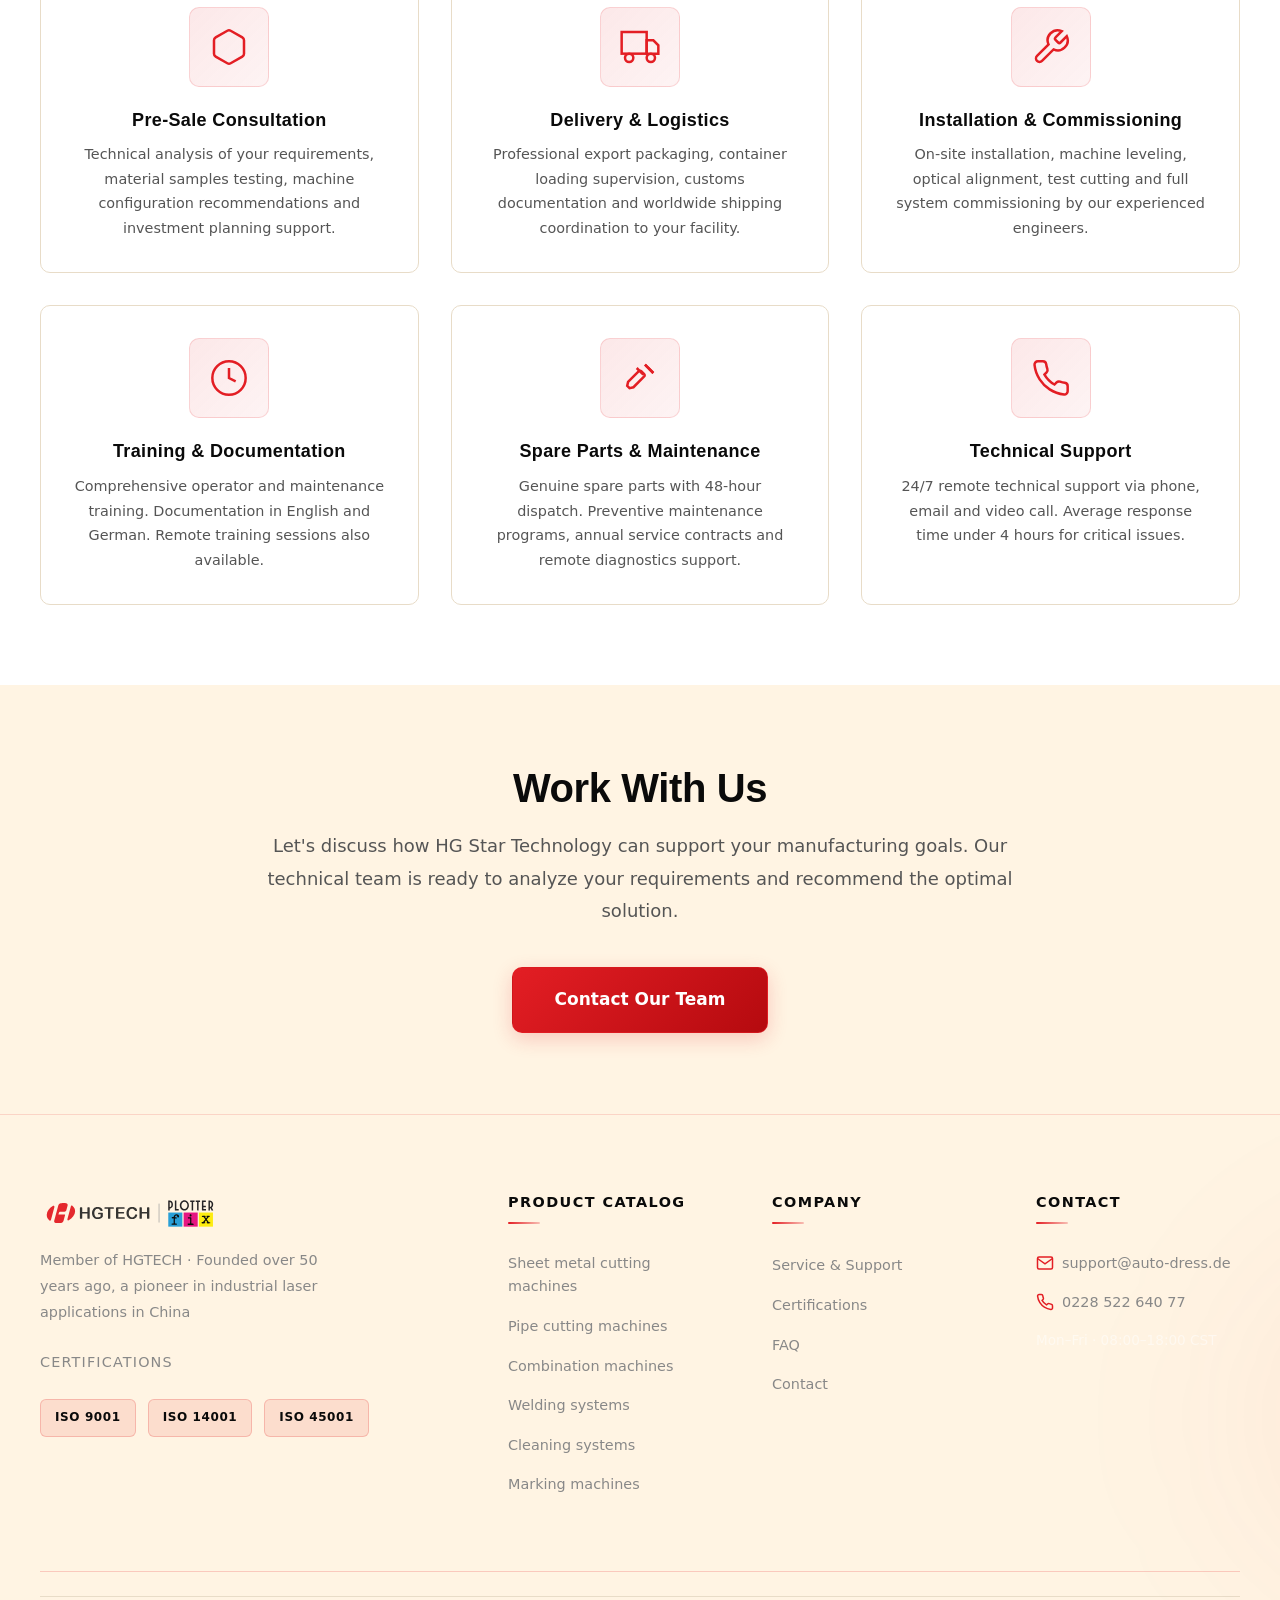
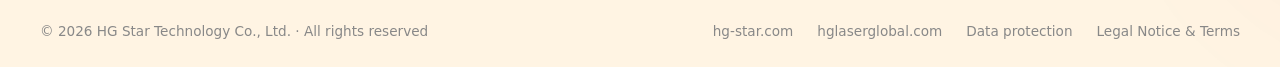
==== commit 7a6b25fe: "Fix light-mode section backgrounds and About service section" ====
--- a/about.html
+++ b/about.html
@@ -136,7 +136,7 @@
 </section>
 
 <!-- Premium Stats Section -->
-<section class="section section-alt" style="padding-top:80px;padding-bottom:80px">
+<section class="section section-alt" style="background: #ffffff; padding-top:80px; padding-bottom:80px">
   <div class="container">
     <div class="section-header reveal" style="margin-bottom:60px">
       <div class="section-label" data-i18n="about.stats_label">Our Track Record</div>
@@ -184,7 +184,7 @@
 </section>
 
 <!-- Service & Support -->
-<section class="section section-alt" id="service">
+<section class="section section-alt" id="service" style="background: #ffffff;">
   <div class="container">
     <div class="section-header reveal">
       <div class="section-label" data-i18n="about.service_label">Service</div>
@@ -193,7 +193,7 @@
     </div>
     <div style="display: grid; grid-template-columns: repeat(auto-fit, minmax(280px, 1fr)); gap: 32px; max-width: 1200px; margin: 0 auto;">
       <!-- Pre-Sale Consultation -->
-      <div class="reveal" style="background: var(--bg-card); padding: 32px; border-radius: var(--radius-md); border: 1px solid var(--border-light); text-align: center; transition: all var(--transition-base);" onmouseover="this.style.boxShadow='var(--shadow-md)'; this.style.borderColor='rgba(227,30,36,0.3)'" onmouseout="this.style.boxShadow='var(--shadow-sm)'; this.style.borderColor='var(--border-light)'">
+      <div class="reveal" style="background: #ffffff; padding: 32px; border-radius: var(--radius-md); border: 1px solid var(--border-light); text-align: center; transition: all var(--transition-base);" onmouseover="this.style.boxShadow='var(--shadow-md)'; this.style.borderColor='rgba(227,30,36,0.3)'" onmouseout="this.style.boxShadow='var(--shadow-sm)'; this.style.borderColor='var(--border-light)'">
         <div style="width: 80px; height: 80px; margin: 0 auto 24px; background: linear-gradient(135deg, rgba(227,30,36,0.1) 0%, rgba(227,30,36,0.05) 100%); border-radius: var(--radius-md); display: flex; align-items: center; justify-content: center; border: 1.5px solid rgba(227,30,36,0.15);">
           <svg viewBox="0 0 24 24" fill="none" stroke="currentColor" stroke-width="1.5" style="width: 40px; height: 40px; color: var(--red);"><path d="M21 16V8a2 2 0 0 0-1-1.73l-7-4a2 2 0 0 0-2 0l-7 4A2 2 0 0 0 3 8v8a2 2 0 0 0 1 1.73l7 4a2 2 0 0 0 2 0l7-4A2 2 0 0 0 21 16z"/></svg>
         </div>
@@ -202,7 +202,7 @@
       </div>
       
       <!-- Delivery & Logistics -->
-      <div class="reveal" style="background: var(--bg-card); padding: 32px; border-radius: var(--radius-md); border: 1px solid var(--border-light); text-align: center; transition: all var(--transition-base);" onmouseover="this.style.boxShadow='var(--shadow-md)'; this.style.borderColor='rgba(227,30,36,0.3)'" onmouseout="this.style.boxShadow='var(--shadow-sm)'; this.style.borderColor='var(--border-light)'">
+      <div class="reveal" style="background: #ffffff; padding: 32px; border-radius: var(--radius-md); border: 1px solid var(--border-light); text-align: center; transition: all var(--transition-base);" onmouseover="this.style.boxShadow='var(--shadow-md)'; this.style.borderColor='rgba(227,30,36,0.3)'" onmouseout="this.style.boxShadow='var(--shadow-sm)'; this.style.borderColor='var(--border-light)'">
         <div style="width: 80px; height: 80px; margin: 0 auto 24px; background: linear-gradient(135deg, rgba(227,30,36,0.1) 0%, rgba(227,30,36,0.05) 100%); border-radius: var(--radius-md); display: flex; align-items: center; justify-content: center; border: 1.5px solid rgba(227,30,36,0.15);">
           <svg viewBox="0 0 24 24" fill="none" stroke="currentColor" stroke-width="1.5" style="width: 40px; height: 40px; color: var(--red);"><rect x="1" y="3" width="15" height="13"/><polygon points="16 8 20 8 23 11 23 16 16 16 16 8"/><circle cx="5.5" cy="18.5" r="2.5"/><circle cx="18.5" cy="18.5" r="2.5"/></svg>
         </div>
@@ -211,7 +211,7 @@
       </div>
       
       <!-- Installation & Commissioning -->
-      <div class="reveal" style="background: var(--bg-card); padding: 32px; border-radius: var(--radius-md); border: 1px solid var(--border-light); text-align: center; transition: all var(--transition-base);" onmouseover="this.style.boxShadow='var(--shadow-md)'; this.style.borderColor='rgba(227,30,36,0.3)'" onmouseout="this.style.boxShadow='var(--shadow-sm)'; this.style.borderColor='var(--border-light)'">
+      <div class="reveal" style="background: #ffffff; padding: 32px; border-radius: var(--radius-md); border: 1px solid var(--border-light); text-align: center; transition: all var(--transition-base);" onmouseover="this.style.boxShadow='var(--shadow-md)'; this.style.borderColor='rgba(227,30,36,0.3)'" onmouseout="this.style.boxShadow='var(--shadow-sm)'; this.style.borderColor='var(--border-light)'">
         <div style="width: 80px; height: 80px; margin: 0 auto 24px; background: linear-gradient(135deg, rgba(227,30,36,0.1) 0%, rgba(227,30,36,0.05) 100%); border-radius: var(--radius-md); display: flex; align-items: center; justify-content: center; border: 1.5px solid rgba(227,30,36,0.15);">
           <svg viewBox="0 0 24 24" fill="none" stroke="currentColor" stroke-width="1.5" style="width: 40px; height: 40px; color: var(--red);"><path d="M14.7 6.3a1 1 0 0 0 0 1.4l1.6 1.6a1 1 0 0 0 1.4 0l3.77-3.77a6 6 0 0 1-7.94 7.94l-6.91 6.91a2.12 2.12 0 0 1-3-3l6.91-6.91a6 6 0 0 1 7.94-7.94l-3.76 3.76z"/></svg>
         </div>
@@ -220,7 +220,7 @@
       </div>
       
       <!-- Training & Documentation -->
-      <div class="reveal" style="background: var(--bg-card); padding: 32px; border-radius: var(--radius-md); border: 1px solid var(--border-light); text-align: center; transition: all var(--transition-base);" onmouseover="this.style.boxShadow='var(--shadow-md)'; this.style.borderColor='rgba(227,30,36,0.3)'" onmouseout="this.style.boxShadow='var(--shadow-sm)'; this.style.borderColor='var(--border-light)'">
+      <div class="reveal" style="background: #ffffff; padding: 32px; border-radius: var(--radius-md); border: 1px solid var(--border-light); text-align: center; transition: all var(--transition-base);" onmouseover="this.style.boxShadow='var(--shadow-md)'; this.style.borderColor='rgba(227,30,36,0.3)'" onmouseout="this.style.boxShadow='var(--shadow-sm)'; this.style.borderColor='var(--border-light)'">
         <div style="width: 80px; height: 80px; margin: 0 auto 24px; background: linear-gradient(135deg, rgba(227,30,36,0.1) 0%, rgba(227,30,36,0.05) 100%); border-radius: var(--radius-md); display: flex; align-items: center; justify-content: center; border: 1.5px solid rgba(227,30,36,0.15);">
           <svg viewBox="0 0 24 24" fill="none" stroke="currentColor" stroke-width="1.5" style="width: 40px; height: 40px; color: var(--red);"><circle cx="12" cy="12" r="10"/><polyline points="12 6 12 12 16 14"/></svg>
         </div>
@@ -229,7 +229,7 @@
       </div>
       
       <!-- Spare Parts & Maintenance -->
-      <div class="reveal" style="background: var(--bg-card); padding: 32px; border-radius: var(--radius-md); border: 1px solid var(--border-light); text-align: center; transition: all var(--transition-base);" onmouseover="this.style.boxShadow='var(--shadow-md)'; this.style.borderColor='rgba(227,30,36,0.3)'" onmouseout="this.style.boxShadow='var(--shadow-sm)'; this.style.borderColor='var(--border-light)'">
+      <div class="reveal" style="background: #ffffff; padding: 32px; border-radius: var(--radius-md); border: 1px solid var(--border-light); text-align: center; transition: all var(--transition-base);" onmouseover="this.style.boxShadow='var(--shadow-md)'; this.style.borderColor='rgba(227,30,36,0.3)'" onmouseout="this.style.boxShadow='var(--shadow-sm)'; this.style.borderColor='var(--border-light)'">
         <div style="width: 80px; height: 80px; margin: 0 auto 24px; background: linear-gradient(135deg, rgba(227,30,36,0.1) 0%, rgba(227,30,36,0.05) 100%); border-radius: var(--radius-md); display: flex; align-items: center; justify-content: center; border: 1.5px solid rgba(227,30,36,0.15);">
           <svg viewBox="0 0 24 24" fill="none" stroke="currentColor" stroke-width="1.5" style="width: 40px; height: 40px; color: var(--red);"><path d="M4.33 16.69l.52-2.36 6.45-6.45a1 1 0 0 1 1.42 0l1.8 1.79a1 1 0 0 1 0 1.42l-6.45 6.45-2.36.52z"/><path d="M10 6l4 4"/><path d="M15 4l5 5"/><path d="M20 9l-5-5"/></svg>
         </div>
@@ -238,7 +238,7 @@
       </div>
       
       <!-- Technical Support -->
-      <div class="reveal" style="background: var(--bg-card); padding: 32px; border-radius: var(--radius-md); border: 1px solid var(--border-light); text-align: center; transition: all var(--transition-base);" onmouseover="this.style.boxShadow='var(--shadow-md)'; this.style.borderColor='rgba(227,30,36,0.3)'" onmouseout="this.style.boxShadow='var(--shadow-sm)'; this.style.borderColor='var(--border-light)'">
+      <div class="reveal" style="background: #ffffff; padding: 32px; border-radius: var(--radius-md); border: 1px solid var(--border-light); text-align: center; transition: all var(--transition-base);" onmouseover="this.style.boxShadow='var(--shadow-md)'; this.style.borderColor='rgba(227,30,36,0.3)'" onmouseout="this.style.boxShadow='var(--shadow-sm)'; this.style.borderColor='var(--border-light)'">
         <div style="width: 80px; height: 80px; margin: 0 auto 24px; background: linear-gradient(135deg, rgba(227,30,36,0.1) 0%, rgba(227,30,36,0.05) 100%); border-radius: var(--radius-md); display: flex; align-items: center; justify-content: center; border: 1.5px solid rgba(227,30,36,0.15);">
           <svg viewBox="0 0 24 24" fill="none" stroke="currentColor" stroke-width="1.5" style="width: 40px; height: 40px; color: var(--red);"><path d="M22 16.92v3a2 2 0 0 1-2.18 2 19.79 19.79 0 0 1-8.63-3.07 19.5 19.5 0 0 1-6-6 19.79 19.79 0 0 1-3.07-8.67A2 2 0 0 1 4.11 2h3a2 2 0 0 1 2 1.72 12.84 12.84 0 0 0 .7 2.81 2 2 0 0 1-.45 2.11L8.09 9.91a16 16 0 0 0 6 6l1.27-1.27a2 2 0 0 1 2.11-.45 12.84 12.84 0 0 0 2.81.7A2 2 0 0 1 22 16.92z"/></svg>
         </div>
--- a/css/styles.css
+++ b/css/styles.css
@@ -754,7 +754,7 @@
   z-index: 1;
 }
 
-/* Light theme for premium slider (section above Product Categories) */
+/* Light theme for premium slider */
 [data-theme="light"] .premium-slider-section,
 html:not(.dark) .premium-slider-section,
 html.light .premium-slider-section {
@@ -1073,32 +1073,116 @@
   50% { opacity: 0.5; transform: scale(0.7); }
 }
 
-/* ---- Hero Section ---- */
-.hero {
-  position: relative;
+/* ---- Hero Split Layout ---- */
+.hero-split {
+  display: flex;
+  flex-direction: row;
+  align-items: stretch;
+  overflow: hidden;
+}
+.hero-split-left {
+  flex: 1;
+  background: transparent;
+}
+.hero-split-right {
+  position: relative;
+  width: 55%;
   min-height: 100vh;
   min-height: 100svh;
   display: flex;
   align-items: center;
   overflow: hidden;
-  background: var(--bg-primary);
-  color: var(--text-primary);
+  flex-shrink: 0;
+}
+.hero-split-right .hero-bg-video {
+  position: absolute;
+  inset: -15%;
+  width: 100%;
+  height: 130%;
+  object-fit: cover;
+  object-position: center;
+  z-index: 0;
+  will-change: transform;
+}
+.hero-split-right .hero-overlay {
+  position: absolute;
+  inset: 0;
+  z-index: 1;
+}
+.hero-split-content {
+  position: relative;
+  z-index: 2;
+  padding: calc(var(--header-height) + 60px) 60px 60px 48px;
+  color: #fff;
+}
+.hero-split-title {
+  color: var(--red);
+  font-size: clamp(2.2rem, 4vw, 3.6rem);
+  font-weight: 800;
+  line-height: 1.1;
+  margin-bottom: 24px;
+}
+.hero-split-content .hero-desc {
+  color: rgba(255,255,255,0.8);
+  margin-left: 0;
+  margin-right: 0;
+  max-width: 520px;
+}
+.hero-split-content .hero-actions {
+  justify-content: flex-start;
+}
+.hero-split-content .hero-stats-row {
+  margin-left: 0;
+  margin-right: 0;
+  max-width: 100%;
+  border-top-color: rgba(255,255,255,0.13);
+}
+.hero-split-content .hero-stat {
+  text-align: left;
+  flex: 0 1 auto;
+  padding-right: 28px;
+}
+.hero-split-content .hero-stat + .hero-stat {
+  padding-left: 28px;
+  border-left: 1px solid rgba(255,255,255,0.13);
+}
+.hero-split-content .hero-stat::before { display: none; }
+@media (max-width: 900px) {
+  .hero-split { flex-direction: column; }
+  .hero-split-left { display: none; }
+  .hero-split-right { width: 100%; min-height: 100vh; }
+  .hero-split-content { padding: calc(var(--header-height) + 40px) 24px 48px; }
+}
+
+/* ---- Hero Section ---- */
+.hero {
+  position: relative;
+  width: 100%;
+  min-height: 100vh;
+  min-height: 100svh;
+  display: flex;
+  align-items: center;
+  overflow: hidden;
+  background: #050505;
+  color: #fff;
 }
 [data-theme="light"] .hero,
 html:not(.dark) .hero,
 html.light .hero {
-  background: var(--bg-primary);
-  color: var(--text-primary);
+  background: #050505;
+  color: #fff;
 }
 .hero-bg-video {
   position: absolute;
-  inset: 0;
+  top: -15%;
+  left: 0;
   width: 100%;
-  height: 100%;
+  height: 130%;
   object-fit: cover;
   object-position: center;
   z-index: 0;
   display: block;
+  will-change: transform;
 }
 .hero-bg {
   position: absolute;
@@ -1117,18 +1201,18 @@
   position: absolute;
   inset: 0;
   background: linear-gradient(160deg,
-    rgba(6,6,6,0.72) 0%,
-    rgba(6,6,6,0.38) 45%,
-    rgba(6,6,6,0.80) 100%);
+    rgba(6,6,6,0.82) 0%,
+    rgba(6,6,6,0.58) 45%,
+    rgba(6,6,6,0.88) 100%);
   pointer-events: none;
 }
 [data-theme="light"] .hero-overlay,
 html:not(.dark) .hero-overlay,
 html.light .hero-overlay {
   background: linear-gradient(160deg,
-    rgba(242,242,242,0.5) 0%,
-    rgba(242,242,242,0.1) 50%,
-    rgba(242,242,242,0.6) 100%);
+    rgba(6,6,6,0.78) 0%,
+    rgba(6,6,6,0.55) 45%,
+    rgba(6,6,6,0.82) 100%);
 }
 .hero-content {
   position: relative;
@@ -1186,8 +1270,8 @@
 [data-theme="light"] .hero h1,
 html:not(.dark) .hero h1,
 html.light .hero h1 {
-  color: #0a0a0a;
-  text-shadow: none;
+  color: #ffffff;
+  text-shadow: 0 4px 24px rgba(0,0,0,0.4);
 }
 .hero h1 .text-red {
   color: var(--red);
@@ -1219,7 +1303,7 @@
 [data-theme="light"] .hero-desc,
 html:not(.dark) .hero-desc,
 html.light .hero-desc {
-  color: rgba(10,10,10,0.65);
+  color: rgba(240,240,240,0.8);
 }
 .hero-actions {
   display: flex;
@@ -1240,8 +1324,8 @@
 [data-theme="light"] .hero .btn-ghost,
 html:not(.dark) .hero .btn-ghost,
 html.light .hero .btn-ghost {
-  color: rgba(10,10,10,0.7);
-  border-color: rgba(10,10,10,0.2);
+  color: rgba(240,240,240,0.85);
+  border-color: rgba(240,240,240,0.3);
 }
 .hero .btn-ghost:hover {
   border-color: var(--red);
@@ -1263,7 +1347,7 @@
 [data-theme="light"] .hero-stats-row,
 html:not(.dark) .hero-stats-row,
 html.light .hero-stats-row {
-  border-top-color: rgba(0,0,0,0.1);
+  border-top-color: rgba(255,255,255,0.15);
 }
 .hero-stat {
   flex: 1;
@@ -1281,7 +1365,7 @@
 [data-theme="light"] .hero-stat + .hero-stat::before,
 html:not(.dark) .hero-stat + .hero-stat::before,
 html.light .hero-stat + .hero-stat::before {
-  background: rgba(0,0,0,0.1);
+  background: rgba(255,255,255,0.15);
 }
 .hero-stat-value {
   font-family: var(--font-display);
@@ -1302,7 +1386,7 @@
 [data-theme="light"] .hero-stat-label,
 html:not(.dark) .hero-stat-label,
 html.light .hero-stat-label {
-  color: rgba(10,10,10,0.45);
+  color: rgba(255,255,255,0.6);
 }
 
 /* ---- FAQ Section ---- */
@@ -1493,6 +1577,17 @@
 /* ---- Section Styles ---- */
 .section {
   padding: var(--section-pad-y) 0;
+}
+html:not(.dark) .section[aria-labelledby="warranty-heading"],
+html:not(.dark) .section[aria-labelledby="res-heading"],
+html:not(.dark) .section[aria-labelledby="app-heading"],
+html:not(.dark) #applications.section-muted,
+html:not(.dark) #resources.section-muted,
+html:not(.dark) .section.section-alt[aria-labelledby="why-heading"],
+html:not(.dark) #service.section-alt,
+html:not(.dark) .page-cta-section,
+html:not(.dark) #service-export {
+  background: #ffffff !important;
 }
 .section-alt { background: var(--bg-secondary); }
 .section-header {
@@ -1899,6 +1994,16 @@
 .spec-value {
   font-size: 0.9rem; font-weight: 700;
   color: var(--text-secondary);
+}
+.spec-item--price {
+  background: rgba(227,30,36,0.06);
+  border-color: rgba(227,30,36,0.25);
+}
+.spec-value--price {
+  color: var(--red);
+  font-size: 1rem;
+  font-weight: 800;
+  letter-spacing: -0.01em;
 }
 .product-card-footer {
   display: flex; align-items: center; justify-content: space-between;
@@ -3007,7 +3112,7 @@
 
 /* ---- Page CTA Section ---- */
 .page-cta-section {
-  background: var(--bg-secondary);
+  background: var(--bg-primary);
   padding: 72px 0;
   border-top: 1px solid var(--border-light);
   position: relative;
@@ -3796,6 +3901,10 @@
   border-top: 1px solid var(--border-light);
   border-bottom: 1px solid var(--border-light);
 }
+#applications.section-muted,
+#resources.section-muted {
+  background: var(--bg-primary);
+}
 .b2b-grid {
   display: grid;
   grid-template-columns: repeat(2, 1fr);
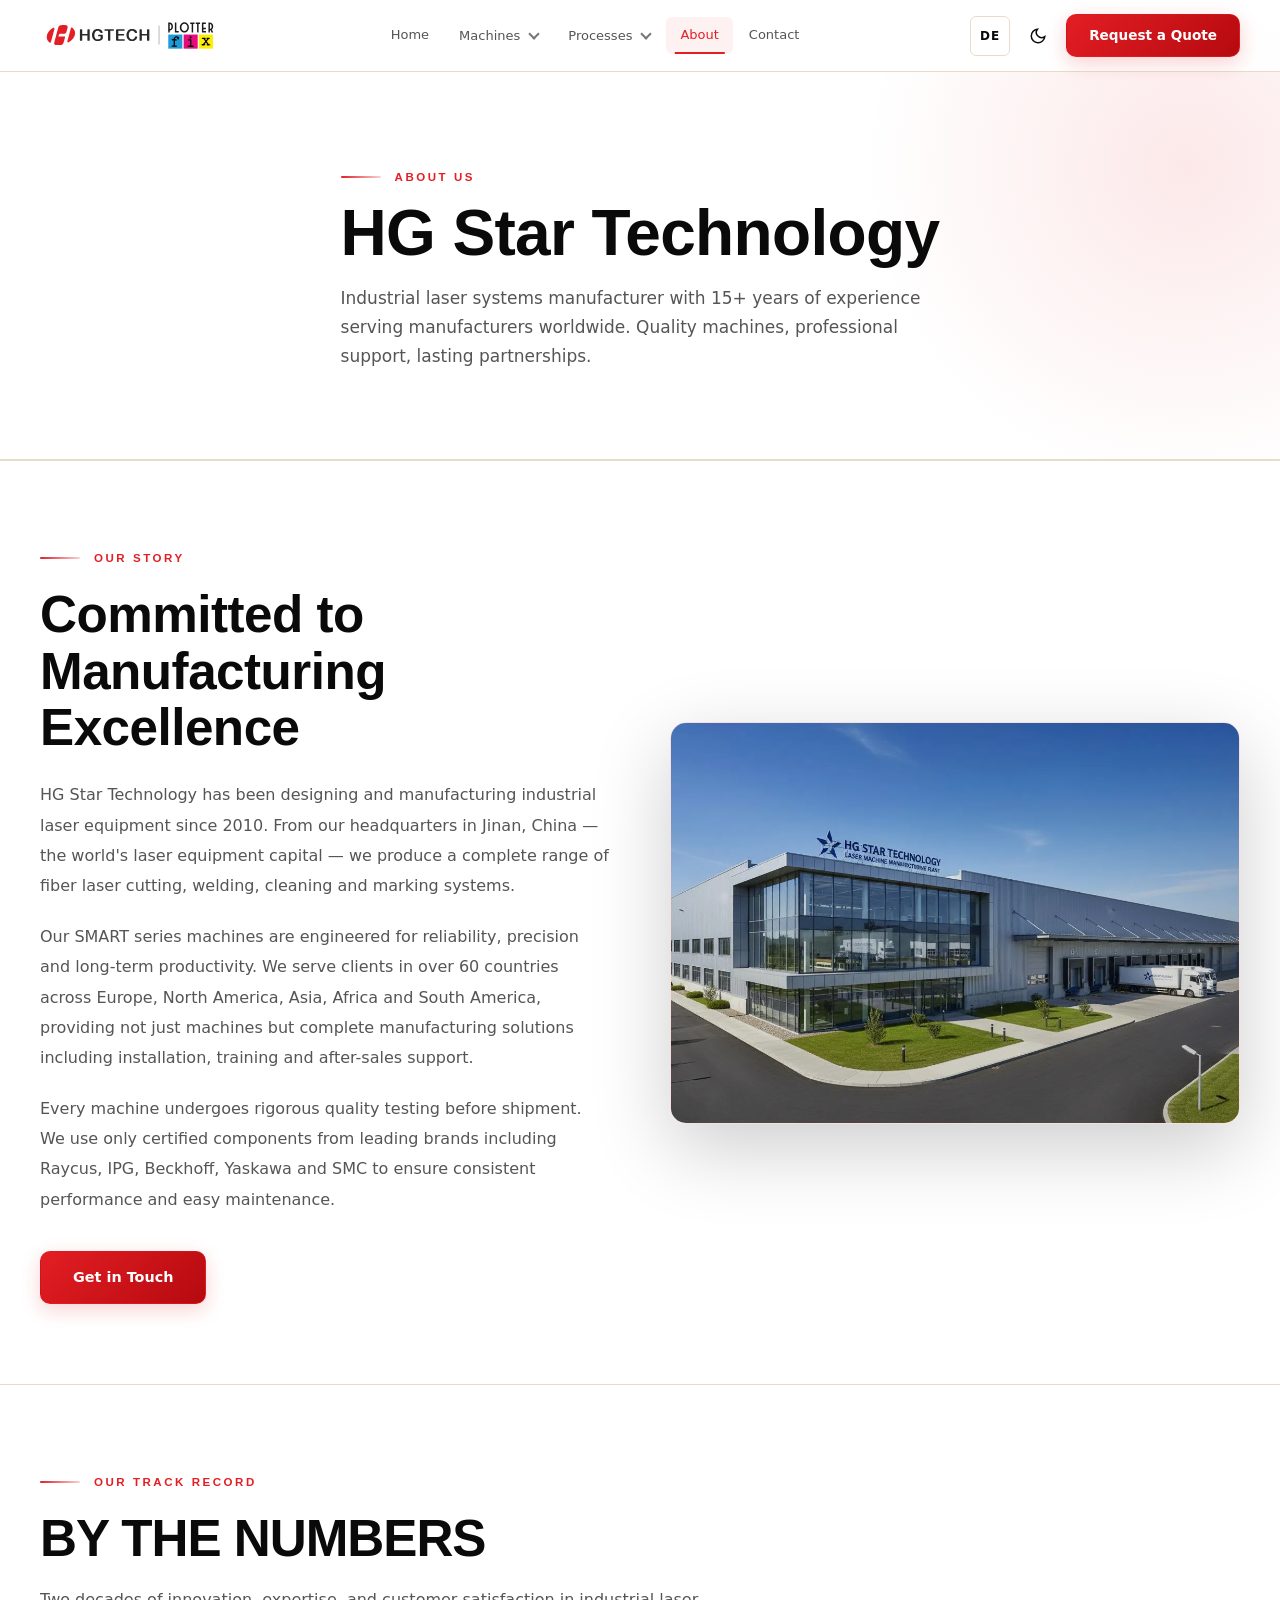
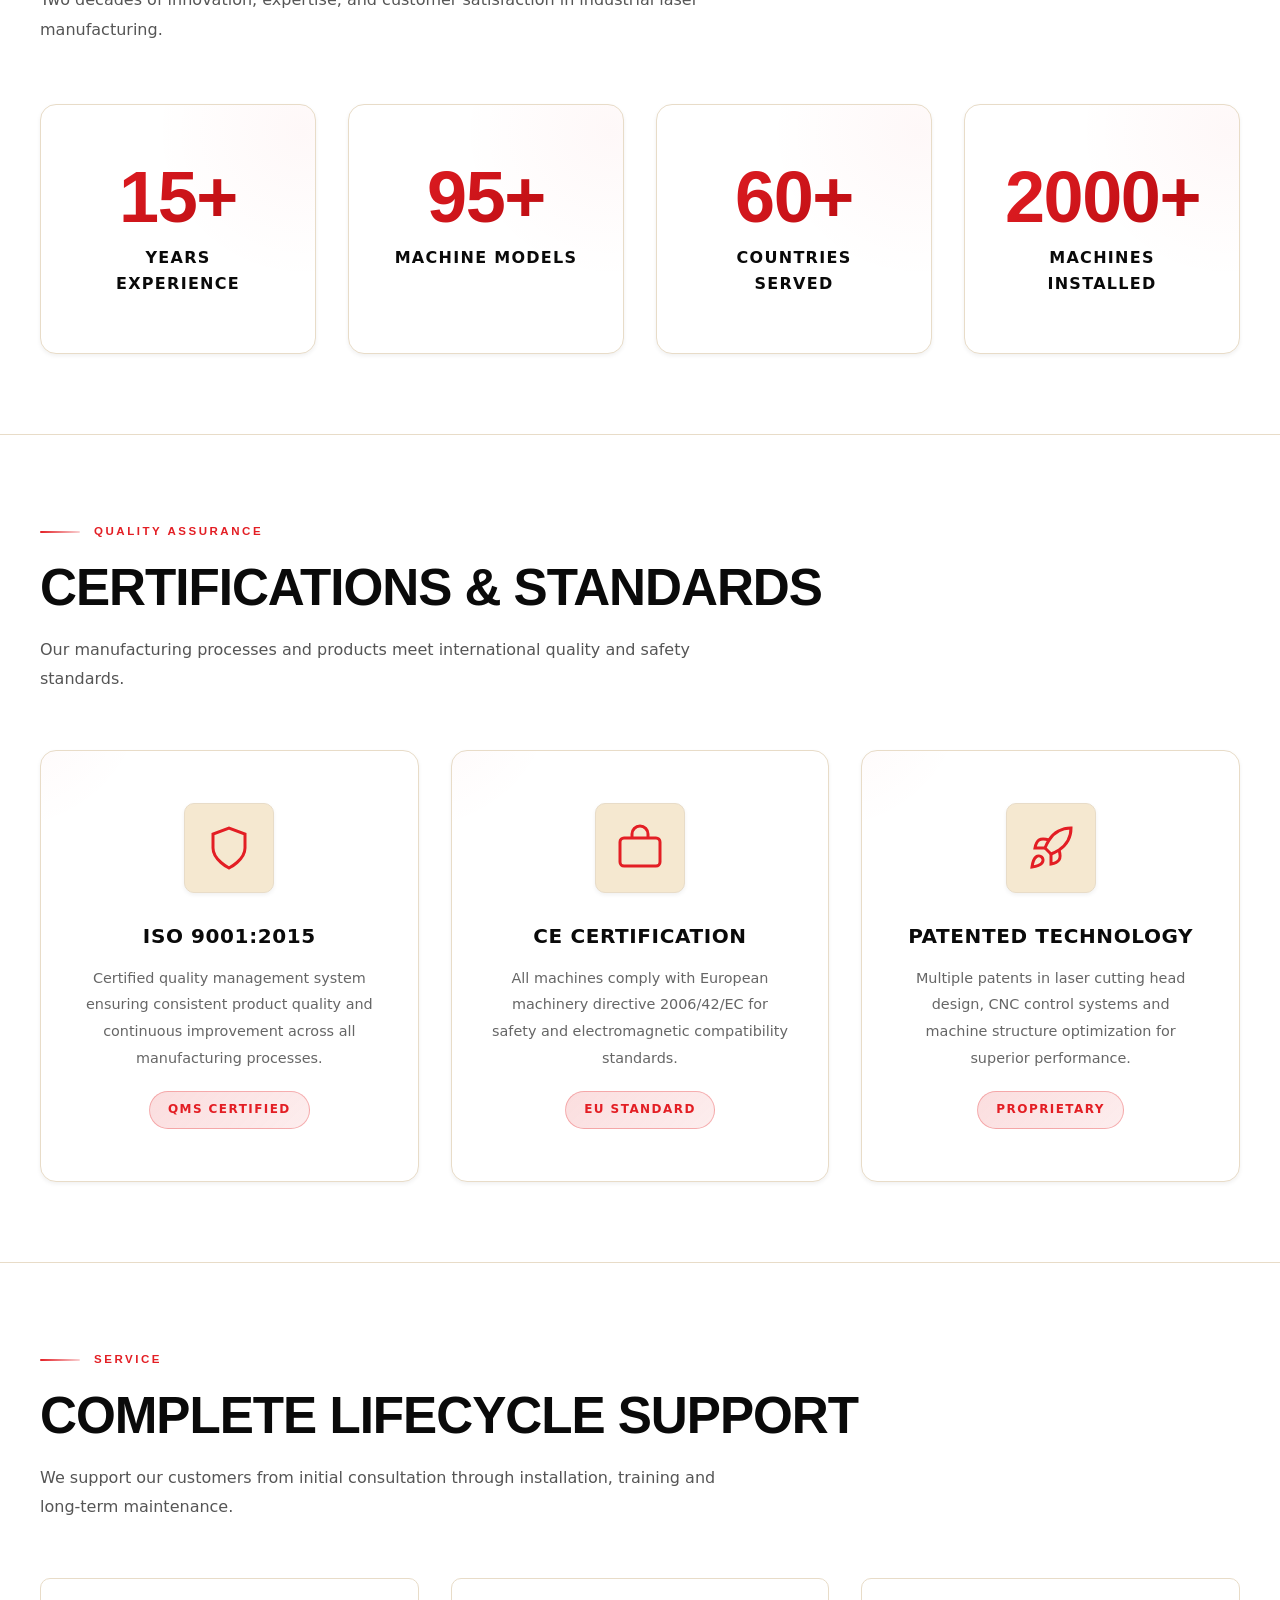
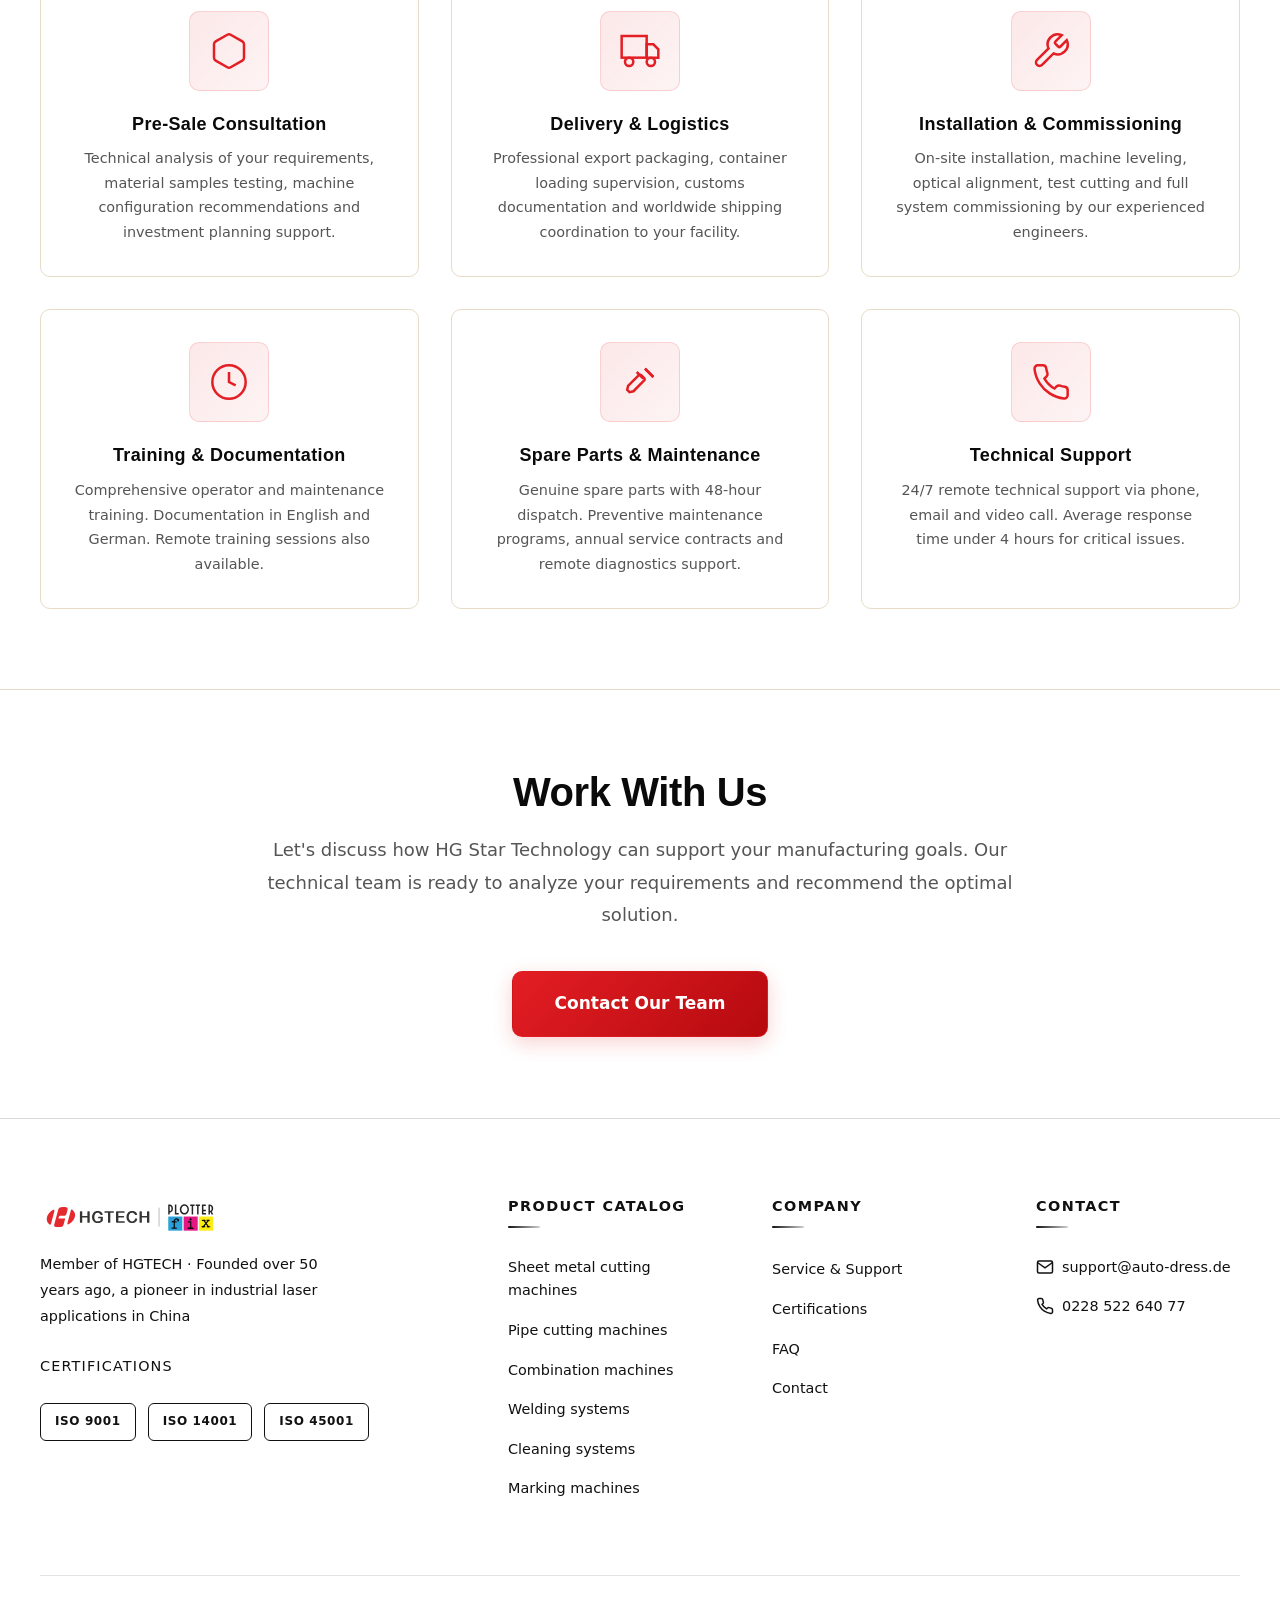
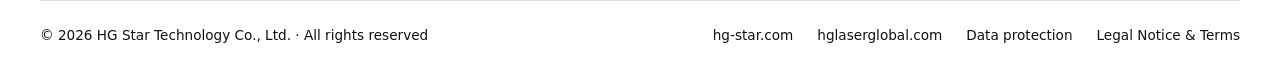
==== commit 047cd0ca: "Update site sections and assets" ====
--- a/about.html
+++ b/about.html
@@ -21,7 +21,7 @@
 <link href="https://fonts.googleapis.com/css2?family=Barlow:wght@300;400;500;600;700&family=Barlow+Condensed:wght@500;600;700&display=swap" rel="stylesheet">
 <link rel="stylesheet" href="css/styles.css">
 </head>
-<body>
+<body class="about-page">
 <a href="#main-content" class="skip-link">Skip to main content</a>
 
 <header class="site-header" role="banner">
--- a/css/styles.css
+++ b/css/styles.css
@@ -1152,6 +1152,7 @@
   .hero-split-left { display: none; }
   .hero-split-right { width: 100%; min-height: 100vh; }
   .hero-split-content { padding: calc(var(--header-height) + 40px) 24px 48px; }
+  .hero .hero-bg-video { display: none !important; }
 }
 
 /* ---- Hero Section ---- */
@@ -1577,6 +1578,15 @@
 /* ---- Section Styles ---- */
 .section {
   padding: var(--section-pad-y) 0;
+}
+body.about-page .section {
+  border-top: 1px solid var(--border-light);
+}
+body.about-page .page-header {
+  border-bottom: 1px solid var(--border-light);
+}
+body.home-page main > * + * {
+  border-top: 1px solid var(--border-light);
 }
 html:not(.dark) .section[aria-labelledby="warranty-heading"],
 html:not(.dark) .section[aria-labelledby="res-heading"],
@@ -2832,6 +2842,46 @@
 .footer-bottom a {
   color: var(--text-muted) !important;
 }
+
+html:not(.dark) .site-footer {
+  background: #ffffff;
+  color: #111111;
+  border-top-color: #d9d9d9;
+}
+html:not(.dark) .site-footer::before {
+  opacity: 0.08;
+}
+html:not(.dark) .footer-grid {
+  border-bottom-color: #e3e3e3;
+}
+html:not(.dark) .footer-brand p,
+html:not(.dark) .footer-member,
+html:not(.dark) .footer-cert-label,
+html:not(.dark) .footer-title,
+html:not(.dark) .footer-links a,
+html:not(.dark) .footer-contact a,
+html:not(.dark) .footer-copyright,
+html:not(.dark) .footer-bottom-links a,
+html:not(.dark) .footer-bottom-time,
+html:not(.dark) .footer-bottom a {
+  color: #111111 !important;
+}
+html:not(.dark) .footer-title::after {
+  background: linear-gradient(90deg, #111111 0%, rgba(17,17,17,0.2) 100%);
+}
+html:not(.dark) .footer-links a:hover,
+html:not(.dark) .footer-bottom-links a:hover,
+html:not(.dark) .footer-contact a:hover {
+  color: #000000 !important;
+}
+html:not(.dark) .footer-contact svg {
+  color: #111111;
+}
+html:not(.dark) .footer-cert-badge {
+  background: #ffffff;
+  border-color: #111111;
+  color: #111111;
+}
 .footer-bottom a:hover {
   color: var(--red) !important;
 }
@@ -3019,6 +3069,33 @@
   background: var(--bg-secondary);
   border-bottom: 1px solid var(--border-light);
 }
+html:not(.dark) .page-features,
+html:not(.dark) .series-overview,
+html:not(.dark) .page-feature-item,
+html:not(.dark) .series-overview-card,
+html:not(.dark) .contact-offer-panel,
+html:not(.dark) .contact-offer-response,
+html:not(.dark) .contact-info-item,
+html:not(.dark) .contact-info-icon,
+html:not(.dark) .faq-item,
+html:not(.dark) .faq-question,
+html:not(.dark) .faq-answer,
+html:not(.dark) .product-card,
+html:not(.dark) .spec-item,
+html:not(.dark) .spec-item--price,
+html:not(.dark) .product-card-footer,
+html:not(.dark) .stat-box,
+html:not(.dark) .info-grid-item,
+html:not(.dark) .category-card,
+html:not(.dark) .why-card,
+html:not(.dark) .feature-card,
+html:not(.dark) .b2b-card,
+html:not(.dark) .b2b-service-item,
+html:not(.dark) .b2b-ref-card,
+html:not(.dark) .testimonial-card {
+  background: #ffffff !important;
+  border-color: var(--border-light) !important;
+}
 .page-features-grid {
   display: grid;
   grid-template-columns: repeat(4, 1fr);
@@ -3355,6 +3432,9 @@
 }
 
 /* Light mode form input improvements */
+html:not(.dark) .form-input,
+html:not(.dark) .form-textarea,
+html:not(.dark) .form-select,
 [data-theme="light"] .form-input,
 [data-theme="light"] .form-textarea,
 [data-theme="light"] .form-select,
@@ -3364,6 +3444,9 @@
   background: #ffffff;
   border-color: #d4d4d4;
 }
+html:not(.dark) .form-input:focus,
+html:not(.dark) .form-textarea:focus,
+html:not(.dark) .form-select:focus,
 [data-theme="light"] .form-input:focus,
 [data-theme="light"] .form-textarea:focus,
 [data-theme="light"] .form-select:focus,
@@ -3373,6 +3456,18 @@
   background: #ffffff;
   border-color: var(--red);
   box-shadow: 0 0 0 3px rgba(227,30,36,0.15), inset 0 0 0 1px rgba(227,30,36,0.1);
+}
+.form-status,
+.form-consent {
+  background: var(--bg-secondary);
+}
+[data-theme="light"] .form-status,
+[data-theme="light"] .form-consent,
+html.light .form-status,
+html.light .form-consent,
+html:not(.dark) .form-status,
+html:not(.dark) .form-consent {
+  background: #ffffff;
 }
 .form-textarea { min-height: 130px; resize: vertical; }
 .form-select {
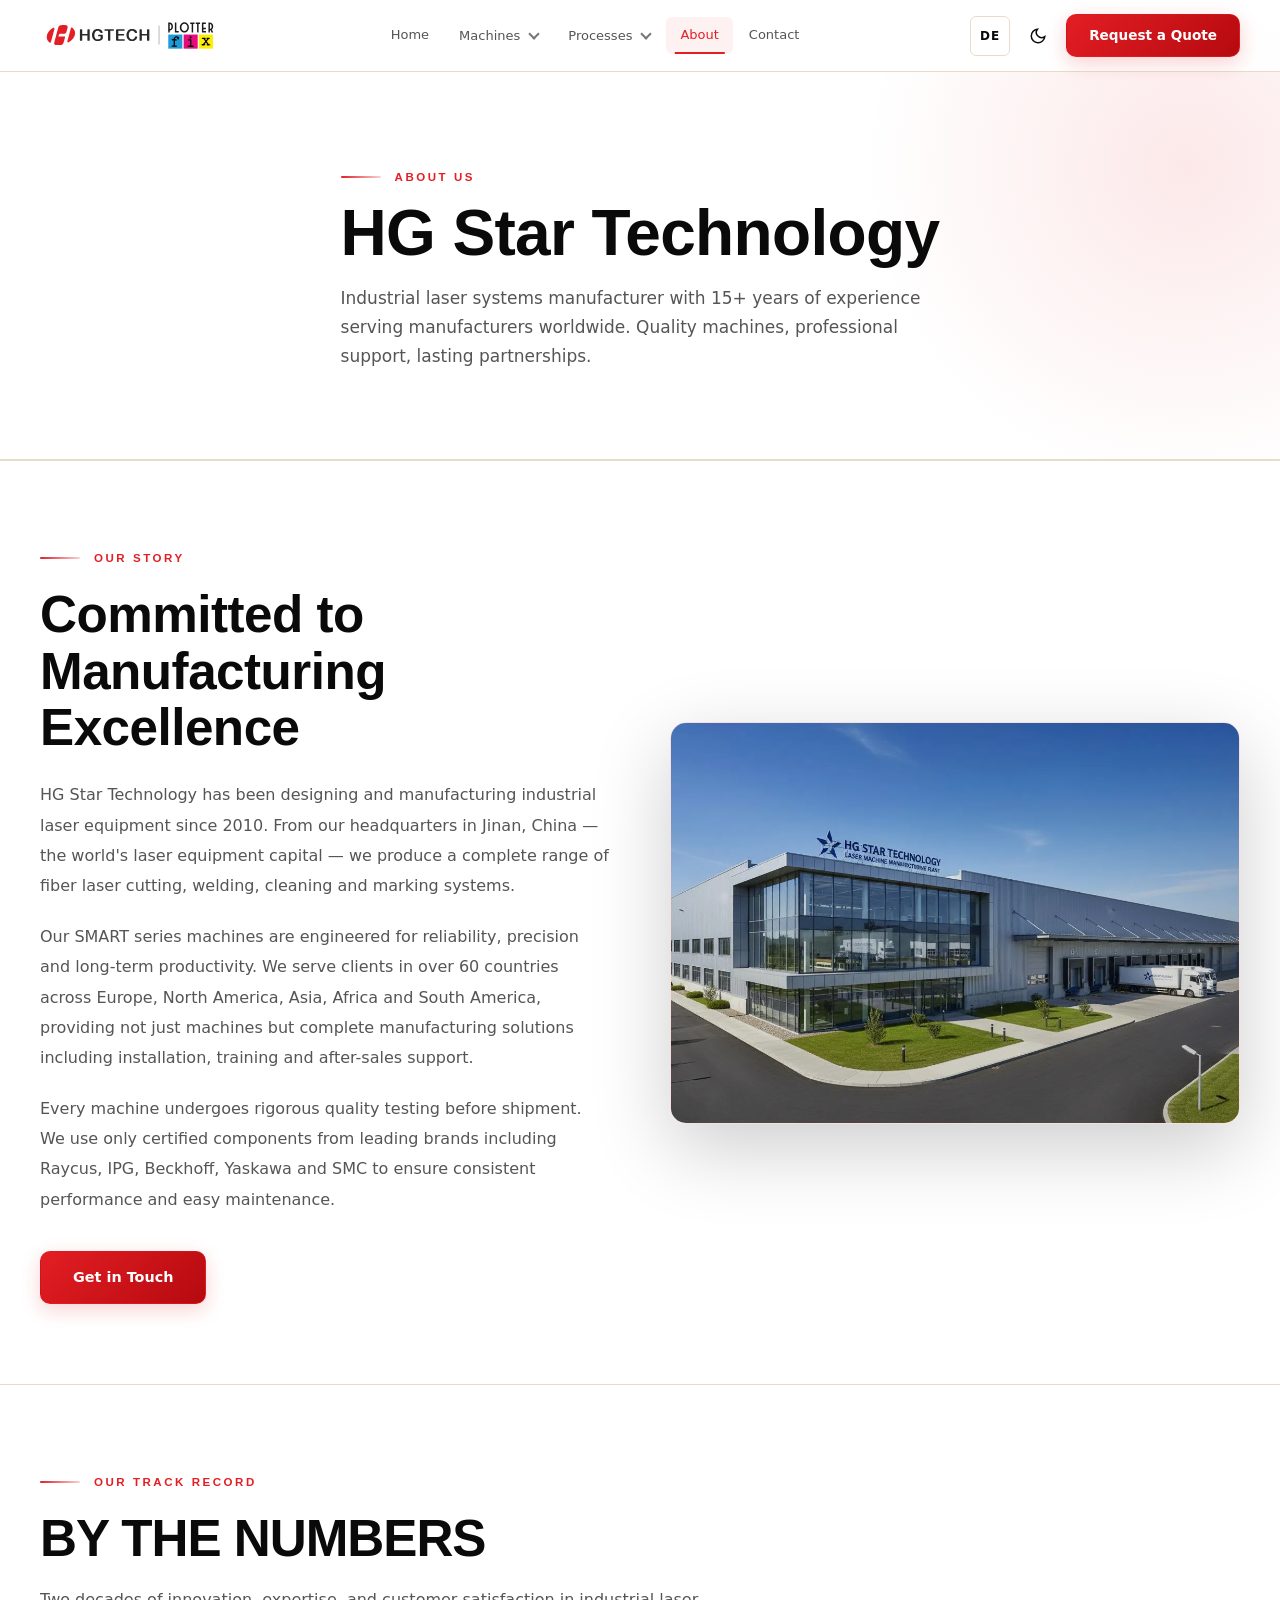
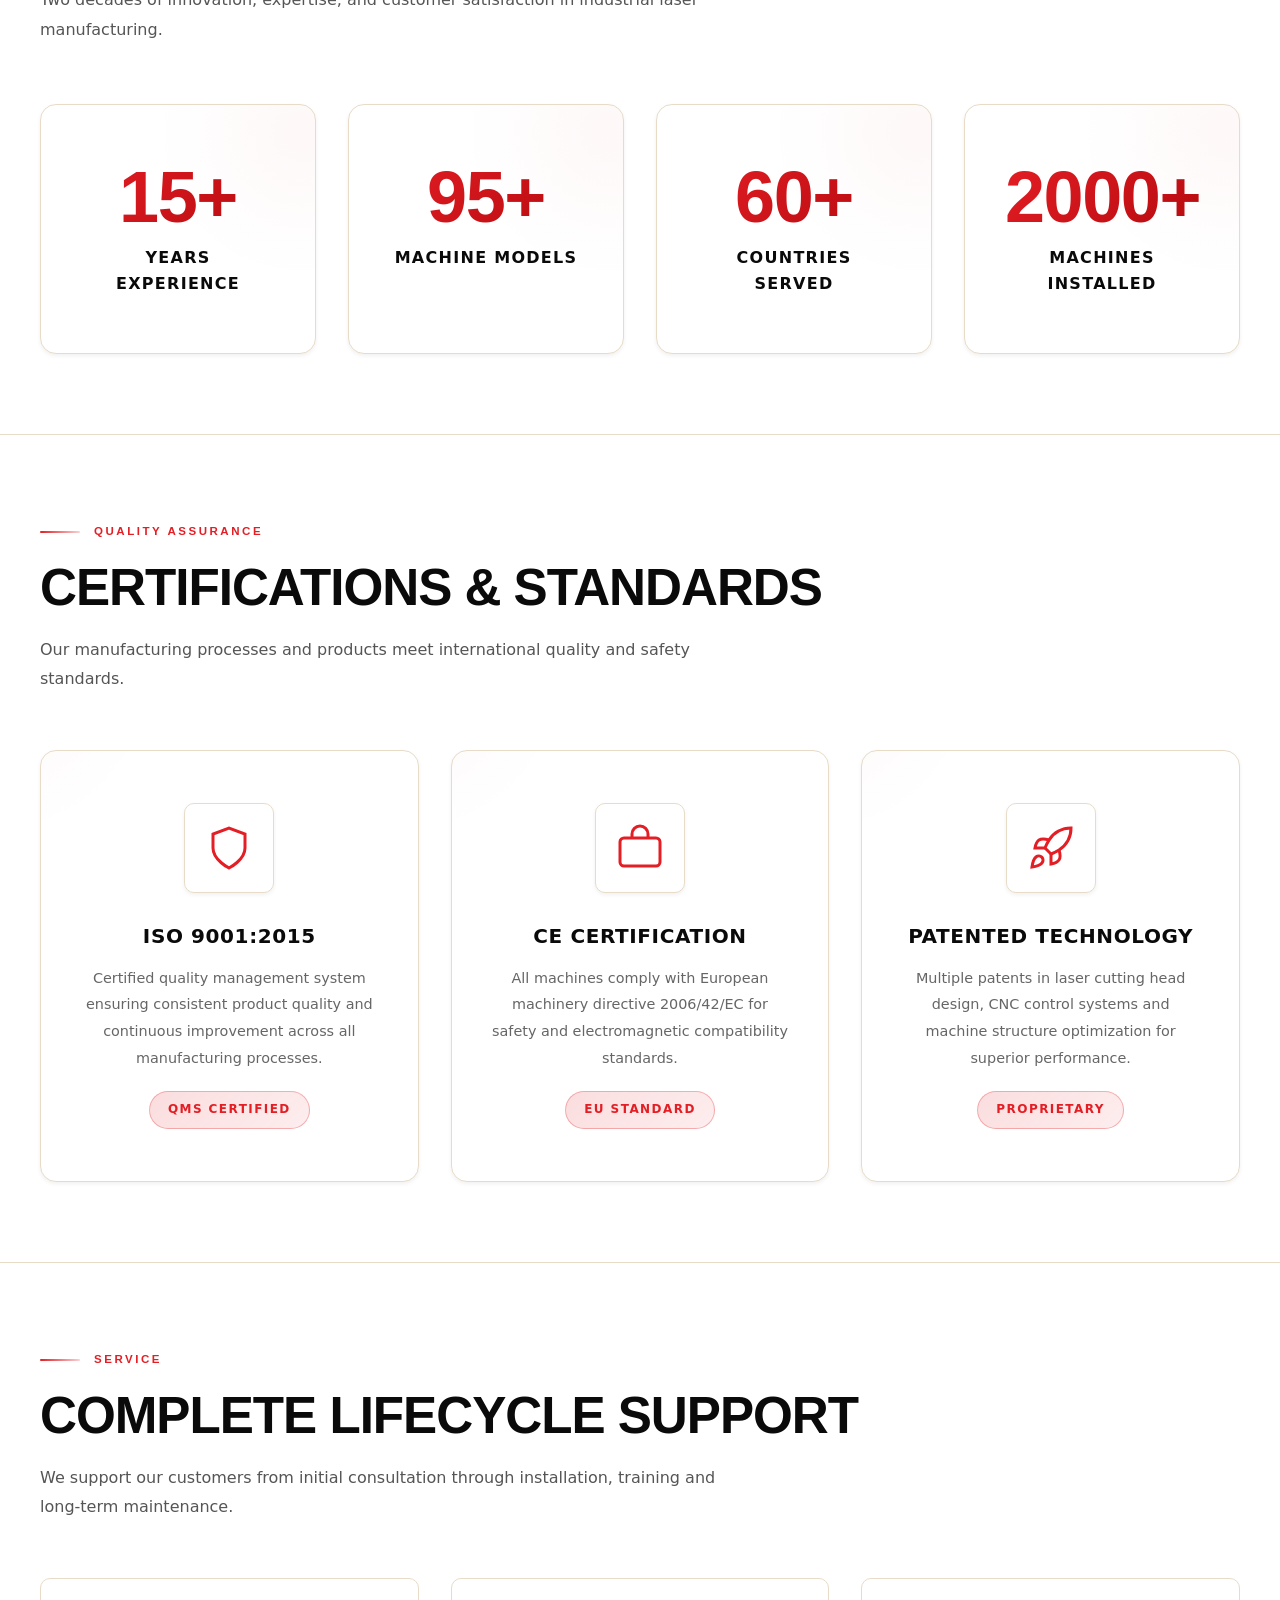
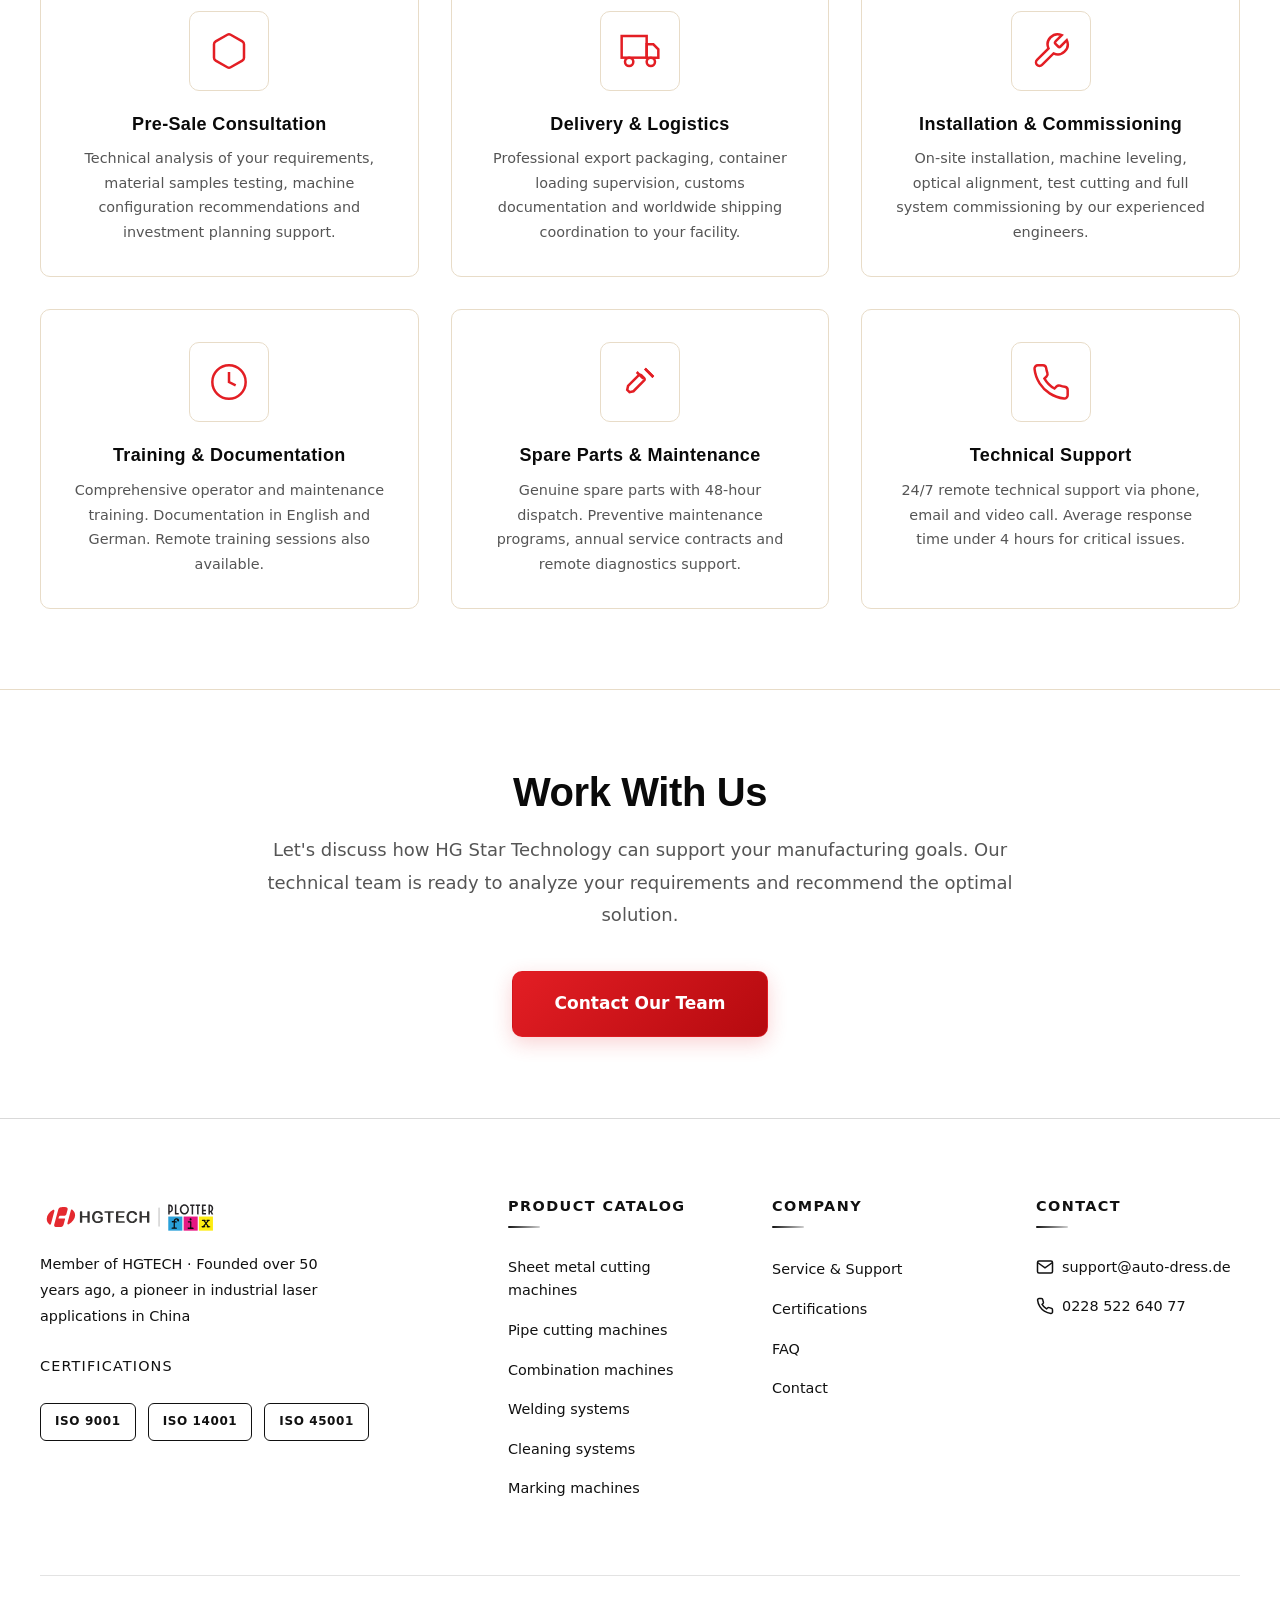
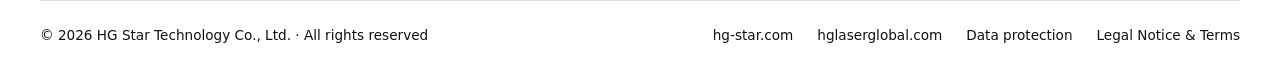
==== commit 64f0125c: "Add numbering to offer lists and service icon hover effects" ====
--- a/about.html
+++ b/about.html
@@ -194,7 +194,7 @@
     <div style="display: grid; grid-template-columns: repeat(auto-fit, minmax(280px, 1fr)); gap: 32px; max-width: 1200px; margin: 0 auto;">
       <!-- Pre-Sale Consultation -->
       <div class="reveal" style="background: #ffffff; padding: 32px; border-radius: var(--radius-md); border: 1px solid var(--border-light); text-align: center; transition: all var(--transition-base);" onmouseover="this.style.boxShadow='var(--shadow-md)'; this.style.borderColor='rgba(227,30,36,0.3)'" onmouseout="this.style.boxShadow='var(--shadow-sm)'; this.style.borderColor='var(--border-light)'">
-        <div style="width: 80px; height: 80px; margin: 0 auto 24px; background: linear-gradient(135deg, rgba(227,30,36,0.1) 0%, rgba(227,30,36,0.05) 100%); border-radius: var(--radius-md); display: flex; align-items: center; justify-content: center; border: 1.5px solid rgba(227,30,36,0.15);">
+        <div class="service-icon" style="width: 80px; height: 80px; margin: 0 auto 24px; background: linear-gradient(135deg, rgba(227,30,36,0.1) 0%, rgba(227,30,36,0.05) 100%); border-radius: var(--radius-md); display: flex; align-items: center; justify-content: center; border: 1.5px solid rgba(227,30,36,0.15);">
           <svg viewBox="0 0 24 24" fill="none" stroke="currentColor" stroke-width="1.5" style="width: 40px; height: 40px; color: var(--red);"><path d="M21 16V8a2 2 0 0 0-1-1.73l-7-4a2 2 0 0 0-2 0l-7 4A2 2 0 0 0 3 8v8a2 2 0 0 0 1 1.73l7 4a2 2 0 0 0 2 0l7-4A2 2 0 0 0 21 16z"/></svg>
         </div>
         <h4 style="font-size: 1.125rem; font-weight: 800; margin-bottom: 12px; color: var(--brown-dark);" data-i18n="about.presale_title">Pre-Sale Consultation</h4>
@@ -203,7 +203,7 @@
       
       <!-- Delivery & Logistics -->
       <div class="reveal" style="background: #ffffff; padding: 32px; border-radius: var(--radius-md); border: 1px solid var(--border-light); text-align: center; transition: all var(--transition-base);" onmouseover="this.style.boxShadow='var(--shadow-md)'; this.style.borderColor='rgba(227,30,36,0.3)'" onmouseout="this.style.boxShadow='var(--shadow-sm)'; this.style.borderColor='var(--border-light)'">
-        <div style="width: 80px; height: 80px; margin: 0 auto 24px; background: linear-gradient(135deg, rgba(227,30,36,0.1) 0%, rgba(227,30,36,0.05) 100%); border-radius: var(--radius-md); display: flex; align-items: center; justify-content: center; border: 1.5px solid rgba(227,30,36,0.15);">
+        <div class="service-icon" style="width: 80px; height: 80px; margin: 0 auto 24px; background: linear-gradient(135deg, rgba(227,30,36,0.1) 0%, rgba(227,30,36,0.05) 100%); border-radius: var(--radius-md); display: flex; align-items: center; justify-content: center; border: 1.5px solid rgba(227,30,36,0.15);">
           <svg viewBox="0 0 24 24" fill="none" stroke="currentColor" stroke-width="1.5" style="width: 40px; height: 40px; color: var(--red);"><rect x="1" y="3" width="15" height="13"/><polygon points="16 8 20 8 23 11 23 16 16 16 16 8"/><circle cx="5.5" cy="18.5" r="2.5"/><circle cx="18.5" cy="18.5" r="2.5"/></svg>
         </div>
         <h4 style="font-size: 1.125rem; font-weight: 800; margin-bottom: 12px; color: var(--brown-dark);" data-i18n="about.delivery_title">Delivery & Logistics</h4>
@@ -212,7 +212,7 @@
       
       <!-- Installation & Commissioning -->
       <div class="reveal" style="background: #ffffff; padding: 32px; border-radius: var(--radius-md); border: 1px solid var(--border-light); text-align: center; transition: all var(--transition-base);" onmouseover="this.style.boxShadow='var(--shadow-md)'; this.style.borderColor='rgba(227,30,36,0.3)'" onmouseout="this.style.boxShadow='var(--shadow-sm)'; this.style.borderColor='var(--border-light)'">
-        <div style="width: 80px; height: 80px; margin: 0 auto 24px; background: linear-gradient(135deg, rgba(227,30,36,0.1) 0%, rgba(227,30,36,0.05) 100%); border-radius: var(--radius-md); display: flex; align-items: center; justify-content: center; border: 1.5px solid rgba(227,30,36,0.15);">
+        <div class="service-icon" style="width: 80px; height: 80px; margin: 0 auto 24px; background: linear-gradient(135deg, rgba(227,30,36,0.1) 0%, rgba(227,30,36,0.05) 100%); border-radius: var(--radius-md); display: flex; align-items: center; justify-content: center; border: 1.5px solid rgba(227,30,36,0.15);">
           <svg viewBox="0 0 24 24" fill="none" stroke="currentColor" stroke-width="1.5" style="width: 40px; height: 40px; color: var(--red);"><path d="M14.7 6.3a1 1 0 0 0 0 1.4l1.6 1.6a1 1 0 0 0 1.4 0l3.77-3.77a6 6 0 0 1-7.94 7.94l-6.91 6.91a2.12 2.12 0 0 1-3-3l6.91-6.91a6 6 0 0 1 7.94-7.94l-3.76 3.76z"/></svg>
         </div>
         <h4 style="font-size: 1.125rem; font-weight: 800; margin-bottom: 12px; color: var(--brown-dark);" data-i18n="about.installation_title">Installation & Commissioning</h4>
@@ -221,7 +221,7 @@
       
       <!-- Training & Documentation -->
       <div class="reveal" style="background: #ffffff; padding: 32px; border-radius: var(--radius-md); border: 1px solid var(--border-light); text-align: center; transition: all var(--transition-base);" onmouseover="this.style.boxShadow='var(--shadow-md)'; this.style.borderColor='rgba(227,30,36,0.3)'" onmouseout="this.style.boxShadow='var(--shadow-sm)'; this.style.borderColor='var(--border-light)'">
-        <div style="width: 80px; height: 80px; margin: 0 auto 24px; background: linear-gradient(135deg, rgba(227,30,36,0.1) 0%, rgba(227,30,36,0.05) 100%); border-radius: var(--radius-md); display: flex; align-items: center; justify-content: center; border: 1.5px solid rgba(227,30,36,0.15);">
+        <div class="service-icon" style="width: 80px; height: 80px; margin: 0 auto 24px; background: linear-gradient(135deg, rgba(227,30,36,0.1) 0%, rgba(227,30,36,0.05) 100%); border-radius: var(--radius-md); display: flex; align-items: center; justify-content: center; border: 1.5px solid rgba(227,30,36,0.15);">
           <svg viewBox="0 0 24 24" fill="none" stroke="currentColor" stroke-width="1.5" style="width: 40px; height: 40px; color: var(--red);"><circle cx="12" cy="12" r="10"/><polyline points="12 6 12 12 16 14"/></svg>
         </div>
         <h4 style="font-size: 1.125rem; font-weight: 800; margin-bottom: 12px; color: var(--brown-dark);" data-i18n="about.training_title">Training & Documentation</h4>
@@ -230,7 +230,7 @@
       
       <!-- Spare Parts & Maintenance -->
       <div class="reveal" style="background: #ffffff; padding: 32px; border-radius: var(--radius-md); border: 1px solid var(--border-light); text-align: center; transition: all var(--transition-base);" onmouseover="this.style.boxShadow='var(--shadow-md)'; this.style.borderColor='rgba(227,30,36,0.3)'" onmouseout="this.style.boxShadow='var(--shadow-sm)'; this.style.borderColor='var(--border-light)'">
-        <div style="width: 80px; height: 80px; margin: 0 auto 24px; background: linear-gradient(135deg, rgba(227,30,36,0.1) 0%, rgba(227,30,36,0.05) 100%); border-radius: var(--radius-md); display: flex; align-items: center; justify-content: center; border: 1.5px solid rgba(227,30,36,0.15);">
+        <div class="service-icon" style="width: 80px; height: 80px; margin: 0 auto 24px; background: linear-gradient(135deg, rgba(227,30,36,0.1) 0%, rgba(227,30,36,0.05) 100%); border-radius: var(--radius-md); display: flex; align-items: center; justify-content: center; border: 1.5px solid rgba(227,30,36,0.15);">
           <svg viewBox="0 0 24 24" fill="none" stroke="currentColor" stroke-width="1.5" style="width: 40px; height: 40px; color: var(--red);"><path d="M4.33 16.69l.52-2.36 6.45-6.45a1 1 0 0 1 1.42 0l1.8 1.79a1 1 0 0 1 0 1.42l-6.45 6.45-2.36.52z"/><path d="M10 6l4 4"/><path d="M15 4l5 5"/><path d="M20 9l-5-5"/></svg>
         </div>
         <h4 style="font-size: 1.125rem; font-weight: 800; margin-bottom: 12px; color: var(--brown-dark);" data-i18n="about.spareparts_title">Spare Parts & Maintenance</h4>
@@ -239,7 +239,7 @@
       
       <!-- Technical Support -->
       <div class="reveal" style="background: #ffffff; padding: 32px; border-radius: var(--radius-md); border: 1px solid var(--border-light); text-align: center; transition: all var(--transition-base);" onmouseover="this.style.boxShadow='var(--shadow-md)'; this.style.borderColor='rgba(227,30,36,0.3)'" onmouseout="this.style.boxShadow='var(--shadow-sm)'; this.style.borderColor='var(--border-light)'">
-        <div style="width: 80px; height: 80px; margin: 0 auto 24px; background: linear-gradient(135deg, rgba(227,30,36,0.1) 0%, rgba(227,30,36,0.05) 100%); border-radius: var(--radius-md); display: flex; align-items: center; justify-content: center; border: 1.5px solid rgba(227,30,36,0.15);">
+        <div class="service-icon" style="width: 80px; height: 80px; margin: 0 auto 24px; background: linear-gradient(135deg, rgba(227,30,36,0.1) 0%, rgba(227,30,36,0.05) 100%); border-radius: var(--radius-md); display: flex; align-items: center; justify-content: center; border: 1.5px solid rgba(227,30,36,0.15);">
           <svg viewBox="0 0 24 24" fill="none" stroke="currentColor" stroke-width="1.5" style="width: 40px; height: 40px; color: var(--red);"><path d="M22 16.92v3a2 2 0 0 1-2.18 2 19.79 19.79 0 0 1-8.63-3.07 19.5 19.5 0 0 1-6-6 19.79 19.79 0 0 1-3.07-8.67A2 2 0 0 1 4.11 2h3a2 2 0 0 1 2 1.72 12.84 12.84 0 0 0 .7 2.81 2 2 0 0 1-.45 2.11L8.09 9.91a16 16 0 0 0 6 6l1.27-1.27a2 2 0 0 1 2.11-.45 12.84 12.84 0 0 0 2.81.7A2 2 0 0 1 22 16.92z"/></svg>
         </div>
         <h4 style="font-size: 1.125rem; font-weight: 800; margin-bottom: 12px; color: var(--brown-dark);" data-i18n="about.techsupport_title">Technical Support</h4>
--- a/css/styles.css
+++ b/css/styles.css
@@ -2457,6 +2457,19 @@
   transition: transform var(--transition-fast);
 }
 .feature-card:hover .feature-icon svg {
+  transform: scale(1.05);
+}
+.service-icon:hover {
+  border-color: rgba(227, 30, 36, 0.35);
+  box-shadow: var(--shadow-md);
+}
+.service-icon svg {
+  width: 40px;
+  height: 40px;
+  color: var(--red);
+  transition: transform var(--transition-fast);
+}
+.service-icon:hover svg {
   transform: scale(1.05);
 }
 .feature-card h3 {
@@ -3092,7 +3105,10 @@
 html:not(.dark) .b2b-card,
 html:not(.dark) .b2b-service-item,
 html:not(.dark) .b2b-ref-card,
-html:not(.dark) .testimonial-card {
+html:not(.dark) .testimonial-card,
+html:not(.dark) .why-icon,
+html:not(.dark) .feature-icon,
+html:not(.dark) .service-icon {
   background: #ffffff !important;
   border-color: var(--border-light) !important;
 }
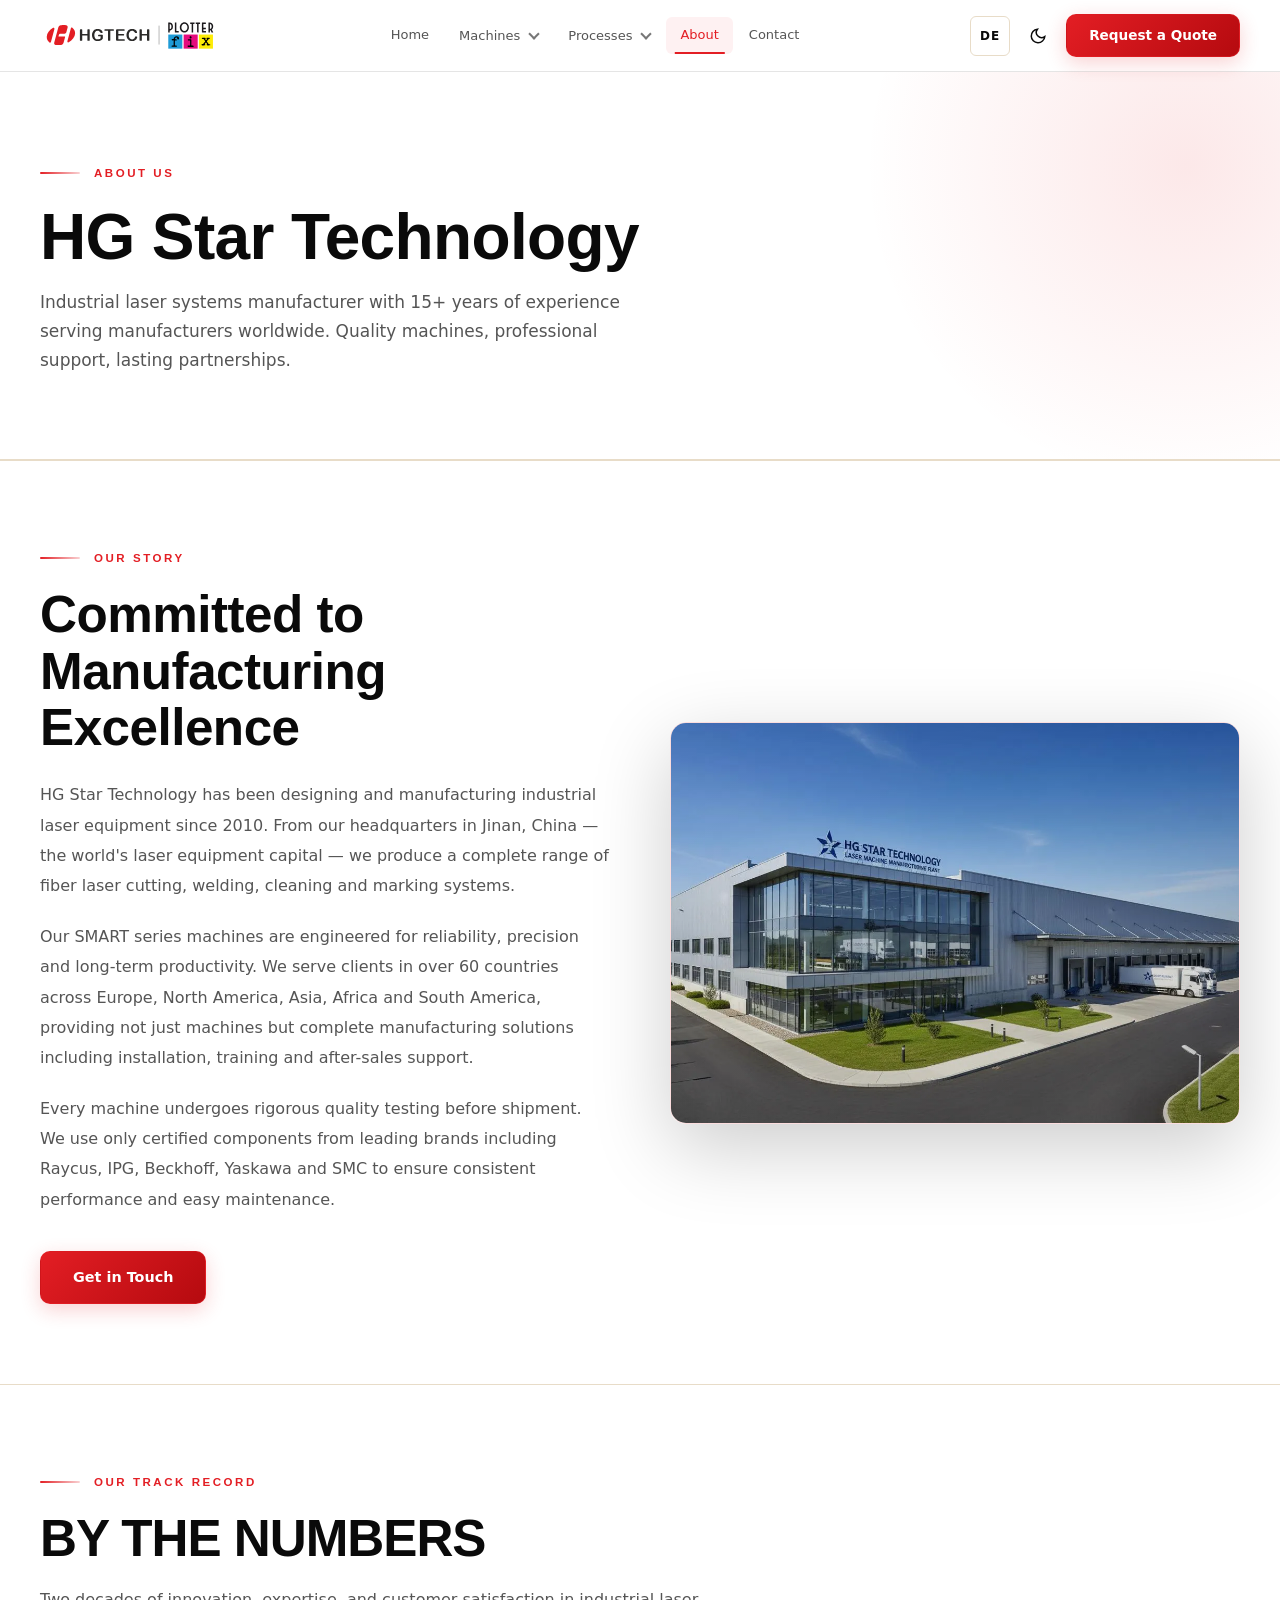
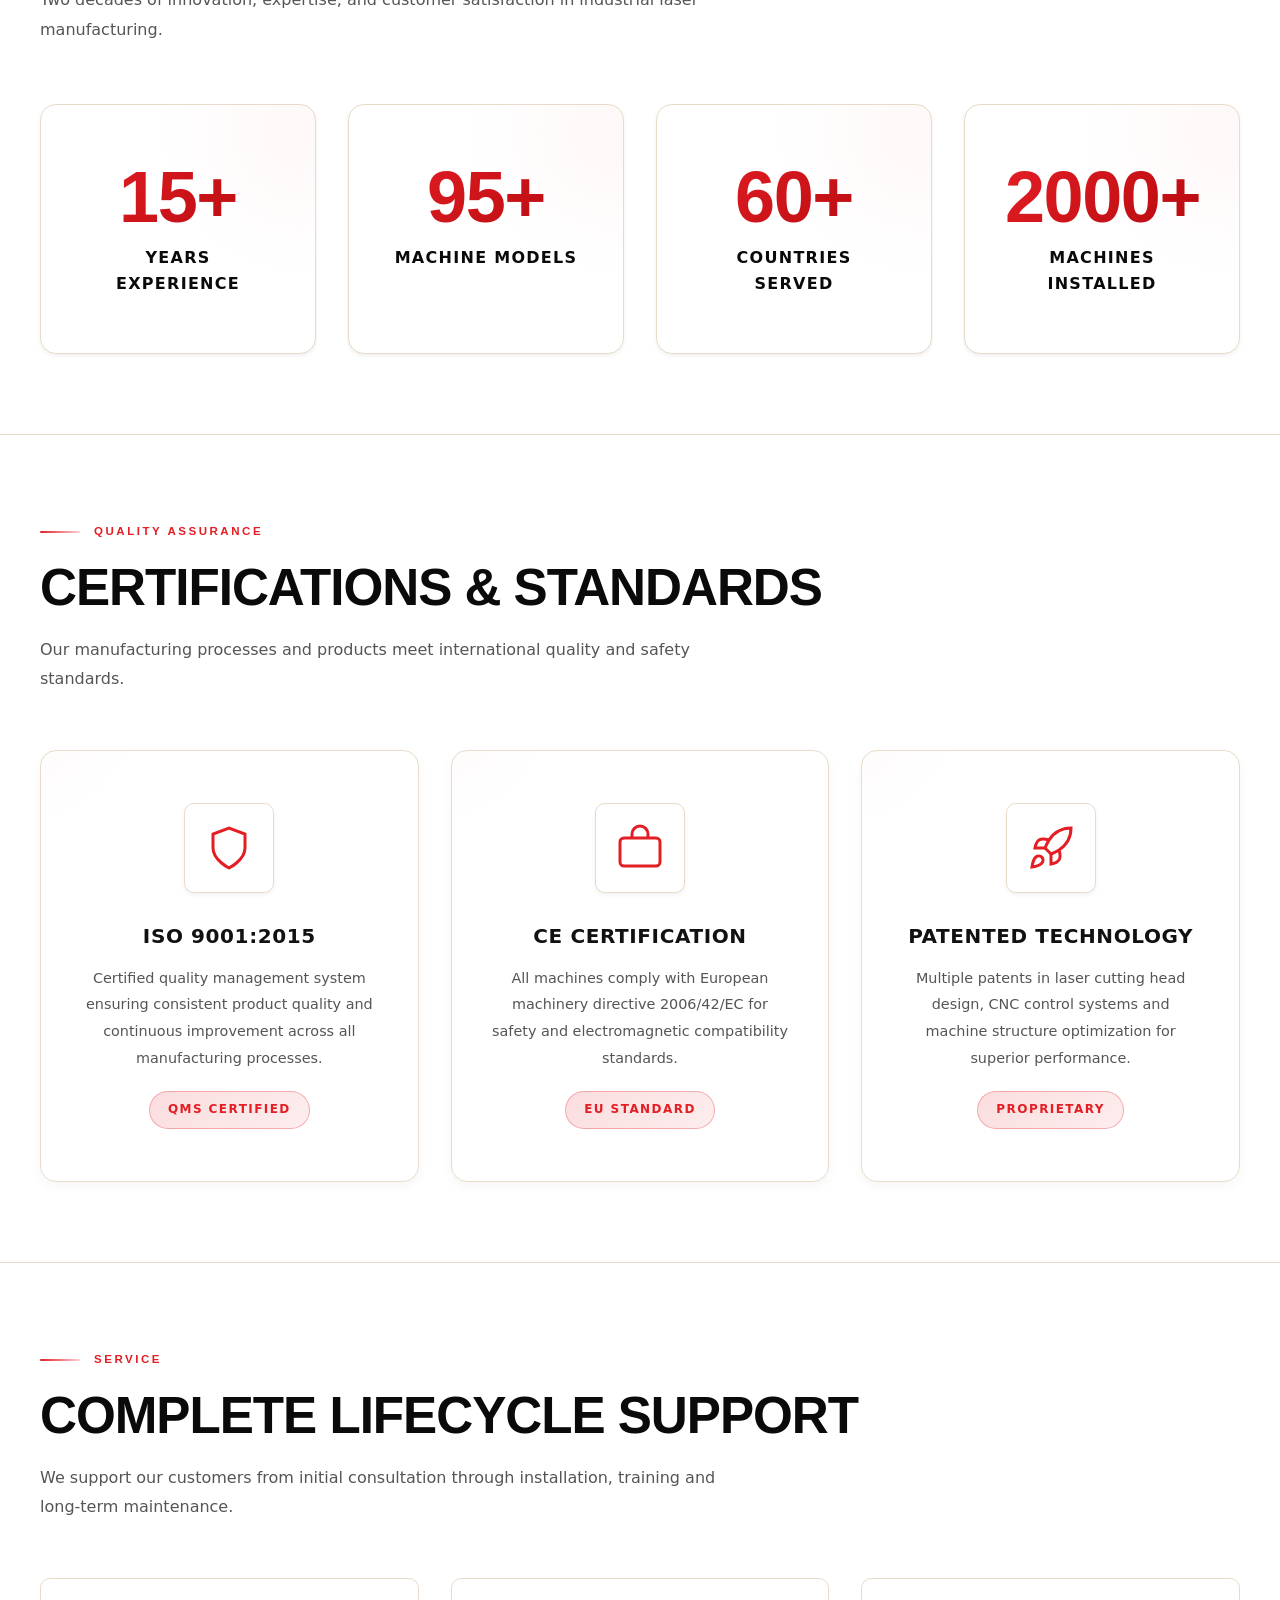
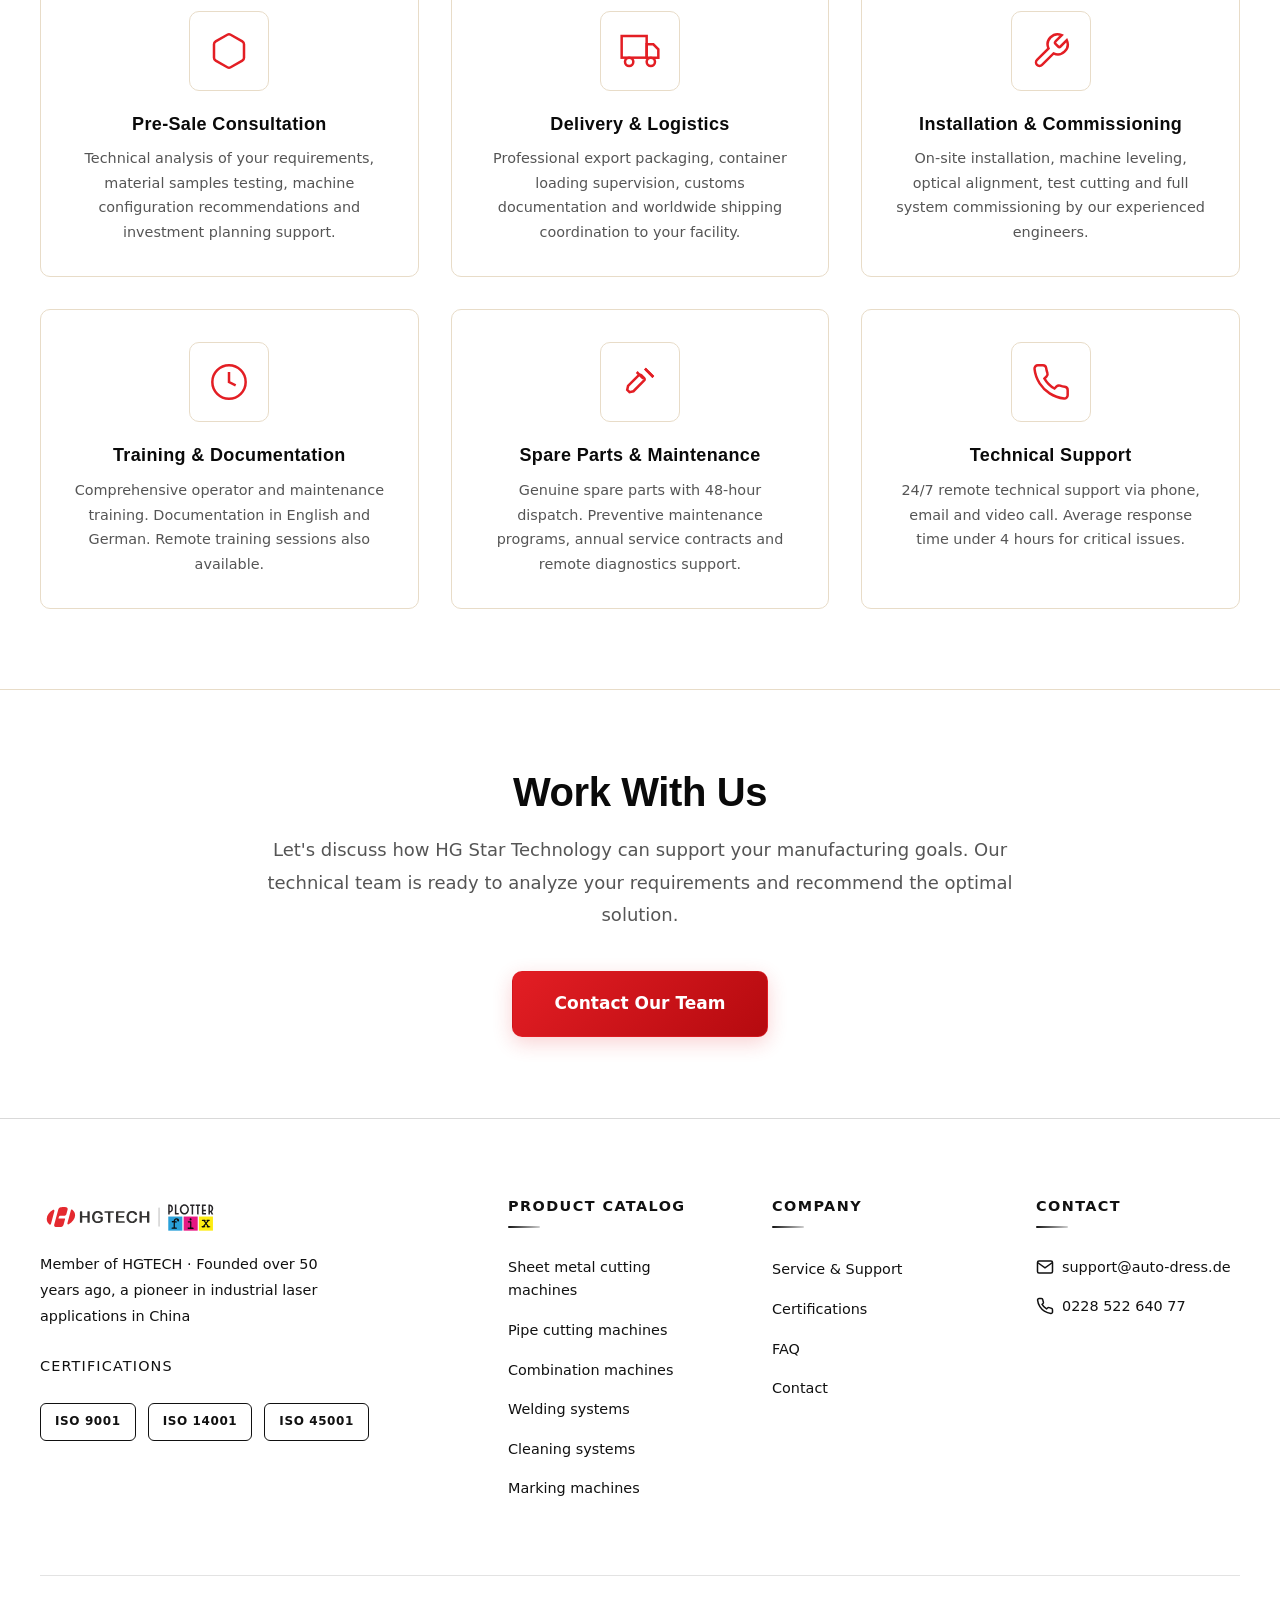
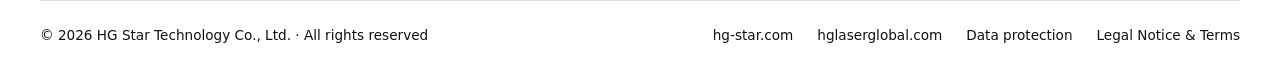
==== commit deff2fbb: "Update site styling, content, translations, and add machine video" ====
--- a/about.html
+++ b/about.html
@@ -110,9 +110,11 @@
 <!-- Page Header -->
 <section class="page-header">
   <div class="container">
-    <div class="section-label" style="color:var(--red);margin-bottom:12px" data-i18n="about.page_label">About Us</div>
-    <h1 data-i18n="about.page_title">HG Star Technology</h1>
-    <p data-i18n="about.page_description">Industrial laser systems manufacturer with 15+ years of experience serving manufacturers worldwide. Quality machines, professional support, lasting partnerships.</p>
+    <div style="text-align:left">
+      <div class="section-label" data-i18n="about.page_label">About Us</div>
+      <h1 data-i18n="about.page_title">HG Star Technology</h1>
+      <p data-i18n="about.page_description">Industrial laser systems manufacturer with 15+ years of experience serving manufacturers worldwide. Quality machines, professional support, lasting partnerships.</p>
+    </div>
   </div>
 </section>
 
--- a/css/styles.css
+++ b/css/styles.css
@@ -316,11 +316,16 @@
 .site-header {
   position: fixed; top: 0; left: 0; right: 0;
   height: var(--header-height);
-  background: var(--bg-header);
-  border-bottom: 1px solid var(--border-light);
+  background: #ffffff;
+  border-bottom: 1px solid #e5e5e5;
   z-index: 1000;
   transition: background var(--transition-base), border-color var(--transition-base);
-  box-shadow: 0 2px 8px rgba(0,0,0,0.04);
+  box-shadow: 0 2px 8px rgba(0,0,0,0.06);
+}
+[data-theme="dark"] .site-header,
+html.dark .site-header {
+  background: #000000;
+  border-bottom-color: rgba(255,255,255,0.08);
 }
 .header-inner {
   display: flex; align-items: center; justify-content: space-between;
@@ -471,7 +476,7 @@
   left: 0;
   min-width: 240px;
   padding: 10px;
-  background: var(--bg-card);
+  background: #ffffff;
   border: 1px solid var(--border-light);
   border-radius: var(--radius-md);
   box-shadow: var(--shadow-md);
@@ -480,6 +485,17 @@
   transform: translateY(-10px);
   transition: opacity var(--transition-fast), transform var(--transition-fast), visibility var(--transition-fast);
 }
+[data-theme="dark"] .nav-dropdown,
+html.dark .nav-dropdown {
+  background: #111111;
+}
+.nav-dd-link {
+  color: #111111;
+}
+[data-theme="dark"] .nav-dd-link,
+html.dark .nav-dd-link {
+  color: var(--text-secondary);
+}
 
 .nav-item.is-open > .nav-dropdown {
   opacity: 1;
@@ -493,7 +509,6 @@
   border-radius: var(--radius-sm);
   font-size: 0.875rem;
   font-weight: 600;
-  color: var(--text-secondary);
   transition: all var(--transition-fast);
 }
 
@@ -720,9 +735,10 @@
 /* ---- Premium Slider Section ---- */
 /* ---- Premium Slider — Luxury Industrial Stage ---- */
 .premium-slider-section {
-  padding: 20px 0 26px;
+  padding: 60px 0 26px;
   background: var(--bg-primary);
   border-bottom: 1px solid var(--border-light);
+  margin-top: 48px;
   overflow: hidden;
   position: relative;
 }
@@ -1152,7 +1168,230 @@
   .hero-split-left { display: none; }
   .hero-split-right { width: 100%; min-height: 100vh; }
   .hero-split-content { padding: calc(var(--header-height) + 40px) 24px 48px; }
-  .hero .hero-bg-video { display: none !important; }
+}
+
+/* ---- Hero New (split layout) ---- */
+.hero-new {
+  display: flex;
+  flex-direction: row;
+  align-items: stretch;
+  min-height: 100vh;
+  min-height: 100svh;
+  overflow: hidden;
+  background: #000000;
+  padding: 0;
+}
+.hero-new-left {
+  flex: 1 1 55%;
+  display: flex;
+  flex-direction: column;
+  justify-content: center;
+  padding: calc(var(--header-height) + 56px) 48px 64px 320px;
+  background: #000000;
+  box-sizing: border-box;
+  width: 100%;
+}
+/* Power badge */
+.hero-new-badge {
+  display: inline-flex;
+  align-self: flex-start;
+  align-items: center;
+  gap: 8px;
+  background: #0d0d0d;
+  border: 1px solid rgba(220,38,38,0.35);
+  color: #fff;
+  font-size: 0.78rem;
+  font-weight: 700;
+  letter-spacing: 0.08em;
+  text-transform: uppercase;
+  padding: 7px 14px;
+  border-radius: 6px;
+  margin-bottom: 24px;
+  width: auto;
+}
+.hero-new-badge svg { color: var(--red); flex-shrink: 0; }
+.hero-new-badge strong { color: var(--red); }
+.hero-new-title {
+  font-family: 'Barlow Condensed', 'Barlow', sans-serif;
+  font-size: clamp(2.4rem, 5vw, 4.2rem);
+  font-weight: 800;
+  line-height: 1.05;
+  color: #fff;
+  margin: 0 0 12px;
+  text-transform: uppercase;
+  letter-spacing: -0.01em;
+}
+.hero-new-title .text-red { color: var(--red); }
+.hero-new-sub {
+  font-size: 1.05rem;
+  font-weight: 700;
+  color: rgba(255,255,255,0.85);
+  margin: 0 0 8px;
+  letter-spacing: 0.04em;
+  text-transform: uppercase;
+}
+.hero-new-sub strong { color: var(--red); }
+.hero-new-desc {
+  font-size: 1rem;
+  color: rgba(255,255,255,0.6);
+  line-height: 1.6;
+  margin: 0 0 28px;
+}
+/* Trust icons row */
+.hero-new-trust {
+  display: flex;
+  gap: 20px;
+  flex-wrap: wrap;
+  margin-bottom: 32px;
+}
+.hero-new-trust-item {
+  display: flex;
+  align-items: center;
+  gap: 8px;
+  font-size: 0.75rem;
+  color: rgba(255,255,255,0.65);
+  line-height: 1.3;
+}
+.hero-new-trust-item svg { color: rgba(255,255,255,0.45); flex-shrink: 0; }
+/* CTA buttons */
+.hero-new-actions {
+  display: flex;
+  gap: 12px;
+  flex-wrap: wrap;
+  margin-bottom: 36px;
+}
+.hero-new-outline-btn {
+  background: transparent;
+  color: #fff;
+  border: 1.5px solid rgba(255,255,255,0.3);
+  font-weight: 600;
+}
+.hero-new-outline-btn:hover {
+  background: rgba(255,255,255,0.07);
+  border-color: rgba(255,255,255,0.6);
+  color: #fff;
+}
+/* Stats bar */
+.hero-new-stats {
+  display: flex;
+  align-items: center;
+  gap: 18px;
+  flex-wrap: wrap;
+  padding-top: 28px;
+  border-top: 1px solid rgba(255,255,255,0.1);
+  font-size: 0.88rem;
+  color: rgba(255,255,255,0.6);
+}
+.hero-new-stat {
+  display: flex;
+  align-items: center;
+  gap: 7px;
+}
+.hero-new-stat strong { color: #fff; }
+.hero-new-stat svg { color: rgba(255,255,255,0.35); flex-shrink: 0; }
+.hero-new-stat-sep { color: rgba(255,255,255,0.2); font-size: 1.1rem; }
+/* Right: full-bleed image */
+.hero-new-right {
+  flex: 0 0 48%;
+  position: relative;
+  overflow: hidden;
+  min-height: 100vh;
+  min-height: 100svh;
+  background: #000000;
+  display: flex;
+  align-items: center;
+  justify-content: center;
+}
+.hero-new-machine-img {
+  position: absolute;
+  inset: calc(var(--header-height) + 4px) 0 0 0;
+  width: 100%;
+  height: calc(100% - var(--header-height) - 4px);
+  object-fit: cover;
+  object-position: center;
+  display: block;
+  z-index: 1;
+}
+.hero-new-right-overlay {
+  position: absolute;
+  inset: 0;
+  background: linear-gradient(to right, #000000 0%, rgba(0,0,0,0.85) 35%, rgba(0,0,0,0.4) 60%, transparent 80%);
+  z-index: 2;
+  pointer-events: none;
+}
+/* Light mode adjustments */
+[data-theme="light"] .hero-new,
+html:not(.dark) .hero-new,
+html.light .hero-new { background: #ffffff; }
+[data-theme="light"] .hero-new-left,
+html:not(.dark) .hero-new-left,
+html.light .hero-new-left { background: #ffffff; }
+[data-theme="light"] .hero-new-right,
+html:not(.dark) .hero-new-right,
+html.light .hero-new-right { background: #f0f0f0; }
+[data-theme="light"] .hero-new-right-overlay,
+html:not(.dark) .hero-new-right-overlay,
+html.light .hero-new-right-overlay { background: linear-gradient(to right, #ffffff 0%, rgba(255,255,255,0.85) 35%, rgba(255,255,255,0.4) 60%, transparent 80%); }
+[data-theme="light"] .hero-new-title,
+html:not(.dark) .hero-new-title,
+html.light .hero-new-title { color: #111; }
+[data-theme="light"] .hero-new-sub,
+html:not(.dark) .hero-new-sub,
+html.light .hero-new-sub { color: #111; }
+[data-theme="light"] .hero-new-desc,
+html:not(.dark) .hero-new-desc,
+html.light .hero-new-desc { color: rgba(0,0,0,0.6); }
+[data-theme="light"] .hero-new-trust-item,
+html:not(.dark) .hero-new-trust-item,
+html.light .hero-new-trust-item { color: #111; }
+[data-theme="light"] .hero-new-trust-item svg,
+html:not(.dark) .hero-new-trust-item svg,
+html.light .hero-new-trust-item svg { color: #111; }
+[data-theme="light"] .hero-new-stats,
+html:not(.dark) .hero-new-stats,
+html.light .hero-new-stats { border-top-color: rgba(0,0,0,0.1); color: rgba(0,0,0,0.55); }
+[data-theme="light"] .hero-new-stat strong,
+html:not(.dark) .hero-new-stat strong,
+html.light .hero-new-stat strong { color: #111; }
+[data-theme="light"] .hero-new-badge,
+html:not(.dark) .hero-new-badge,
+html.light .hero-new-badge { background: #fff; border-color: rgba(220,38,38,0.4); color: #111; width: auto; align-self: flex-start; }
+[data-theme="light"] .hero-new-outline-btn,
+html:not(.dark) .hero-new-outline-btn,
+html.light .hero-new-outline-btn { color: #111; border-color: rgba(0,0,0,0.25); }
+[data-theme="light"] .hero-new-outline-btn:hover { background: rgba(0,0,0,0.05); }
+[data-theme="light"] .hero-new-right-overlay { background: linear-gradient(to right, #ffffff 0%, rgba(255,255,255,0.85) 35%, rgba(255,255,255,0.4) 60%, transparent 80%); }
+/* Responsive */
+@media (max-width: 900px) {
+  .hero-new { flex-direction: column; min-height: auto; }
+  .hero-new-left { flex: none; width: 100%; padding: calc(var(--header-height) + 36px) 24px 40px; }
+  .hero-new-right {
+    flex: none;
+    width: 100%;
+    height: 60vw;
+    min-height: 260px;
+    max-height: 420px;
+    position: relative;
+    overflow: hidden;
+  }
+  .hero-new-machine-img {
+    position: absolute;
+    inset: 0;
+    width: 100%;
+    height: 100%;
+    object-fit: cover;
+  }
+  .hero-new-right-overlay {
+    background: linear-gradient(to bottom, rgba(0,0,0,0.18) 0%, transparent 40%) !important;
+  }
+}
+@media (max-width: 600px) {
+  .hero-new-title { font-size: 2.1rem; }
+  .hero-new-left { padding: calc(var(--header-height) + 20px) 18px 32px; }
+  .hero-new-trust { gap: 10px; flex-wrap: wrap; }
+  .hero-new-stats { gap: 10px; flex-direction: column; align-items: flex-start; }
+  .hero-new-stat-sep { display: none; }
+  .hero-new-right { height: 65vw; min-height: 220px; max-height: 360px; }
 }
 
 /* ---- Hero Section ---- */
@@ -1578,6 +1817,11 @@
 /* ---- Section Styles ---- */
 .section {
   padding: var(--section-pad-y) 0;
+  background: #ffffff;
+}
+html.dark .section,
+[data-theme="dark"] .section {
+  background: #000000;
 }
 body.about-page .section {
   border-top: 1px solid var(--border-light);
@@ -1585,8 +1829,33 @@
 body.about-page .page-header {
   border-bottom: 1px solid var(--border-light);
 }
+body.about-page .page-header .section-header {
+  text-align: left;
+}
+body.about-page .page-header .section-desc {
+  margin-left: 0;
+}
 body.home-page main > * + * {
   border-top: 1px solid var(--border-light);
+}
+body.home-page .section {
+  padding-top: 42px;
+}
+body.home-page .section-header {
+  text-align: center;
+}
+body.home-page .section-header .section-desc {
+  margin-left: 0;
+  max-width: 680px;
+}
+body.home-page .section.section-alt[aria-labelledby="why-heading"] .section-header,
+body.home-page .section[aria-labelledby="warranty-heading"] .section-header,
+body.home-page .section[aria-labelledby="ind-heading"] .section-header,
+body.home-page .section[aria-labelledby="app-heading"] .section-header,
+body.home-page #service-export .section-header,
+body.home-page #references .section-header,
+body.home-page .testimonials-section .section-header {
+  text-align: left;
 }
 html:not(.dark) .section[aria-labelledby="warranty-heading"],
 html:not(.dark) .section[aria-labelledby="res-heading"],
@@ -1599,7 +1868,19 @@
 html:not(.dark) #service-export {
   background: #ffffff !important;
 }
-.section-alt { background: var(--bg-secondary); }
+html.dark .section[aria-labelledby="warranty-heading"],
+[data-theme="dark"] .section[aria-labelledby="warranty-heading"],
+html.dark .section[aria-labelledby="res-heading"],
+[data-theme="dark"] .section[aria-labelledby="res-heading"],
+html.dark #service-export,
+[data-theme="dark"] #service-export,
+html.dark #references,
+[data-theme="dark"] #references {
+  background: #000000 !important;
+}
+.section-alt { background: #ffffff; }
+[data-theme="dark"] .section-alt,
+html.dark .section-alt { background: #000000; }
 .section-header {
   margin-bottom: 56px;
 }
@@ -2218,6 +2499,152 @@
   box-shadow: 0 0 0 3px rgba(227, 30, 36, 0.12);
 }
 
+/* ---- Why HG Tech Section ---- */
+.why-hgtech-section {
+  background: #ffffff;
+  padding: 64px 0;
+  border-bottom: 1px solid #eee;
+}
+[data-theme="dark"] .why-hgtech-section,
+html.dark .why-hgtech-section {
+  background: #000000;
+  border-bottom-color: rgba(255,255,255,0.07);
+}
+.why-hgtech-inner {
+  max-width: 1200px;
+  margin: 0 auto;
+  padding: 0 48px;
+  display: grid;
+  grid-template-columns: 1fr 2fr;
+  gap: 56px;
+  align-items: stretch;
+}
+.why-hgtech-left {
+  display: flex;
+  flex-direction: column;
+  justify-content: center;
+}
+.why-hgtech-title {
+  font-family: 'Barlow Condensed', 'Barlow', sans-serif;
+  font-size: clamp(1.7rem, 2.4vw, 2.4rem);
+  font-weight: 800;
+  line-height: 1.1;
+  color: #111;
+  text-transform: uppercase;
+  margin: 0 0 16px;
+}
+[data-theme="dark"] .why-hgtech-title,
+html.dark .why-hgtech-title { color: #fff; }
+.why-hgtech-desc {
+  font-size: 0.92rem;
+  color: #555;
+  line-height: 1.75;
+  margin: 0 0 28px;
+}
+[data-theme="dark"] .why-hgtech-desc,
+html.dark .why-hgtech-desc { color: rgba(255,255,255,0.55); }
+.why-hgtech-link {
+  display: inline-flex;
+  align-self: flex-start;
+  align-items: center;
+  gap: 6px;
+  font-size: 0.88rem;
+  font-weight: 600;
+  color: #111;
+  text-decoration: none;
+  border: 1.5px solid #bbb;
+  padding: 10px 20px;
+  border-radius: 4px;
+  transition: border-color 0.2s, color 0.2s;
+}
+.why-hgtech-link:hover { border-color: #111; }
+[data-theme="dark"] .why-hgtech-link,
+html.dark .why-hgtech-link { color: #fff; border-color: rgba(255,255,255,0.25); }
+[data-theme="dark"] .why-hgtech-link:hover,
+html.dark .why-hgtech-link:hover { border-color: #fff; }
+.why-hgtech-grid {
+  display: grid;
+  grid-template-columns: 1fr 1fr;
+  grid-template-rows: 1fr 1fr;
+  border: 1px solid #e5e5e5;
+  border-radius: 6px;
+  overflow: hidden;
+}
+[data-theme="dark"] .why-hgtech-grid,
+html.dark .why-hgtech-grid { border-color: rgba(255,255,255,0.1); }
+.why-hgtech-card {
+  display: flex;
+  align-items: flex-start;
+  gap: 16px;
+  padding: 28px 24px;
+  background: #fff;
+  border-right: 1px solid #e5e5e5;
+  border-bottom: 1px solid #e5e5e5;
+  transition: background 0.25s ease, box-shadow 0.25s ease, transform 0.25s ease;
+  cursor: default;
+}
+.why-hgtech-card:nth-child(2n) { border-right: none; }
+.why-hgtech-card:nth-child(3),
+.why-hgtech-card:nth-child(4) { border-bottom: none; }
+.why-hgtech-card:hover {
+  background: #fafafa;
+  box-shadow: inset 0 0 0 2px var(--red);
+}
+.why-hgtech-card:hover .why-hgtech-icon { color: var(--red); }
+[data-theme="dark"] .why-hgtech-card,
+html.dark .why-hgtech-card {
+  background: #0d0d0d;
+  border-right-color: rgba(255,255,255,0.08);
+  border-bottom-color: rgba(255,255,255,0.08);
+}
+[data-theme="dark"] .why-hgtech-card:hover,
+html.dark .why-hgtech-card:hover {
+  background: #161616;
+  box-shadow: inset 0 0 0 2px var(--red);
+}
+.why-hgtech-icon {
+  flex-shrink: 0;
+  color: var(--red);
+  margin-top: 3px;
+  transition: transform 0.25s ease;
+}
+.why-hgtech-card-title {
+  font-size: 0.85rem;
+  font-weight: 800;
+  letter-spacing: 0.05em;
+  text-transform: uppercase;
+  color: #111;
+  margin: 0 0 8px;
+  line-height: 1.35;
+}
+[data-theme="dark"] .why-hgtech-card-title,
+html.dark .why-hgtech-card-title { color: #fff; }
+.why-hgtech-card-desc {
+  font-size: 0.875rem;
+  color: #666;
+  line-height: 1.65;
+  margin: 0;
+}
+[data-theme="dark"] .why-hgtech-card-desc,
+html.dark .why-hgtech-card-desc { color: rgba(255,255,255,0.5); }
+@media (max-width: 960px) {
+  .why-hgtech-inner {
+    grid-template-columns: 1fr;
+    gap: 36px;
+    padding: 0 28px;
+  }
+  .why-hgtech-section { padding: 48px 0; }
+  .why-hgtech-grid { grid-template-columns: 1fr 1fr; }
+}
+@media (max-width: 500px) {
+  .why-hgtech-grid { grid-template-columns: 1fr; }
+  .why-hgtech-card { border-right: none; }
+  .why-hgtech-card:nth-child(1),
+  .why-hgtech-card:nth-child(2),
+  .why-hgtech-card:nth-child(3) { border-bottom: 1px solid #e5e5e5; }
+  .why-hgtech-card:nth-child(4) { border-bottom: none; }
+}
+
 /* ---- Trust Bar ---- */
 @keyframes trust-marquee {
   0%   { transform: translateX(0); }
@@ -2254,15 +2681,31 @@
   pointer-events: none;
   z-index: 3;
 }
-[data-theme="light"] .trust-bar {
-  background: #f8f8f8;
-}
-[data-theme="light"] .trust-bar::after {
+[data-theme="dark"] .trust-bar,
+html.dark .trust-bar {
+  background: #000000;
+  border-color: rgba(255,255,255,0.08);
+}
+[data-theme="dark"] .trust-bar::after,
+html.dark .trust-bar::after {
   background: linear-gradient(90deg,
-    #f8f8f8 0%,
+    #000000 0%,
     transparent 8%,
     transparent 92%,
-    #f8f8f8 100%);
+    #000000 100%);
+}
+[data-theme="light"] .trust-bar,
+html:not(.dark) .trust-bar {
+  background: #ffffff;
+  border-color: rgba(0,0,0,0.08);
+}
+[data-theme="light"] .trust-bar::after,
+html:not(.dark) .trust-bar::after {
+  background: linear-gradient(90deg,
+    #ffffff 0%,
+    transparent 8%,
+    transparent 92%,
+    #ffffff 100%);
 }
 .trust-track {
   display: flex;
@@ -2404,14 +2847,19 @@
 }
 .feature-card {
   padding: 52px 40px;
-  background: var(--bg-card);
-  border: 1px solid var(--border-light);
+  background: #ffffff;
+  border: 1px solid #e5e5e5;
   border-radius: var(--radius-lg);
   text-align: center;
   transition: border-color var(--transition-base), box-shadow var(--transition-base);
-  box-shadow: var(--shadow-sm);
+  box-shadow: 0 4px 12px rgba(0,0,0,0.04);
   position: relative;
   overflow: hidden;
+}
+[data-theme="dark"] .feature-card,
+html.dark .feature-card {
+  background: #0d0d0d;
+  border-color: rgba(255,255,255,0.08);
 }
 .feature-card::before {
   content: '';
@@ -2436,9 +2884,9 @@
   width: 90px;
   height: 90px;
   margin: 0 auto 32px;
-  background: var(--bg-secondary);
+  background: #f5f5f5;
   border-radius: var(--radius-md);
-  border: 1px solid var(--border-light);
+  border: 1px solid #e5e5e5;
   display: flex;
   align-items: center;
   justify-content: center;
@@ -2446,6 +2894,11 @@
   transition: border-color var(--transition-fast), box-shadow var(--transition-fast);
   position: relative;
 }
+[data-theme="dark"] .feature-icon,
+html.dark .feature-icon {
+  background: #222;
+  border-color: rgba(255,255,255,0.08);
+}
 .feature-card:hover .feature-icon {
   border-color: rgba(227, 30, 36, 0.35);
   box-shadow: var(--shadow-md);
@@ -2475,25 +2928,27 @@
 .feature-card h3 {
   font-family: var(--font-body);
   font-size: 1.25rem; font-weight: 800;
-  color: var(--text-primary);
+  color: #111;
   margin-bottom: 18px;
   transition: color 0.3s ease;
   letter-spacing: 0.6px;
   text-transform: uppercase;
 }
-.feature-card:hover h3 { 
-  color: var(--red);
-}
+[data-theme="dark"] .feature-card h3,
+html.dark .feature-card h3 { color: #fff; }
+.feature-card:hover h3 { color: var(--red); }
 .feature-card p {
   font-size: 0.9rem;
-  color: var(--text-tertiary);
+  color: #555;
   line-height: 1.85;
   transition: color 0.3s ease;
   margin-bottom: 0;
 }
-.feature-card:hover p { 
-  color: var(--text-secondary);
-}
+[data-theme="dark"] .feature-card p,
+html.dark .feature-card p { color: rgba(255,255,255,0.55); }
+.feature-card:hover p { color: #333; }
+[data-theme="dark"] .feature-card:hover p,
+html.dark .feature-card:hover p { color: rgba(255,255,255,0.75); }
 .feature-badge {
   display: inline-block;
   margin-top: 20px;
@@ -2569,11 +3024,15 @@
 
 /* ---- CTA Section ---- */
 .cta-section {
-  background: var(--bg-primary);
+  background: #ffffff;
   position: relative;
   overflow: hidden;
   border-top: 1.5px solid transparent;
   border-bottom: 1.5px solid transparent;
+}
+html.dark .cta-section,
+[data-theme="dark"] .cta-section {
+  background: #000000;
 }
 .cta-section::before {
   content: '';
@@ -2973,6 +3432,8 @@
 .page-header .container {
   position: relative;
   z-index: 2;
+  width: 100%;
+  text-align: left;
 }
 .page-header h1 {
   color: var(--text-primary);
@@ -3100,18 +3561,45 @@
 html:not(.dark) .stat-box,
 html:not(.dark) .info-grid-item,
 html:not(.dark) .category-card,
-html:not(.dark) .why-card,
 html:not(.dark) .feature-card,
 html:not(.dark) .b2b-card,
 html:not(.dark) .b2b-service-item,
 html:not(.dark) .b2b-ref-card,
 html:not(.dark) .testimonial-card,
-html:not(.dark) .why-icon,
 html:not(.dark) .feature-icon,
 html:not(.dark) .service-icon {
   background: #ffffff !important;
   border-color: var(--border-light) !important;
 }
+/* Why card — white in light, dark in dark */
+html:not(.dark) .why-card {
+  background: #ffffff !important;
+  border-color: #e0e0e0 !important;
+}
+html:not(.dark) .why-icon {
+  background: #f5f5f5 !important;
+  border-color: #e0e0e0 !important;
+}
+html:not(.dark) .why-card h4 {
+  color: #111 !important;
+}
+html:not(.dark) .why-card p {
+  color: #555 !important;
+}
+html.dark .why-card,
+[data-theme="dark"] .why-card {
+  background: #0d0d0d !important;
+  border-color: rgba(255,255,255,0.08) !important;
+}
+html.dark .why-icon,
+[data-theme="dark"] .why-icon {
+  background: #1a1a1a !important;
+  border-color: rgba(255,255,255,0.08) !important;
+}
+html.dark .why-card h4,
+[data-theme="dark"] .why-card h4 { color: #fff !important; }
+html.dark .why-card p,
+[data-theme="dark"] .why-card p { color: rgba(255,255,255,0.55) !important; }
 .page-features-grid {
   display: grid;
   grid-template-columns: repeat(4, 1fr);
@@ -3628,8 +4116,12 @@
 .testimonials-section {
   position: relative;
   padding: var(--section-pad-y) 0;
-  background: var(--bg-primary);
+  background: #ffffff;
   overflow: hidden;
+}
+html.dark .testimonials-section,
+[data-theme="dark"] .testimonials-section {
+  background: #000000;
 }
 .testimonials-bg-glow {
   position: absolute;
@@ -4008,13 +4500,25 @@
 
 /* ---- B2B homepage blocks ---- */
 .section-muted {
-  background: var(--bg-secondary);
-  border-top: 1px solid var(--border-light);
-  border-bottom: 1px solid var(--border-light);
+  background: #ffffff;
+  border-top: 1px solid #e5e5e5;
+  border-bottom: 1px solid #e5e5e5;
+}
+[data-theme="dark"] .section-muted,
+html.dark .section-muted {
+  background: #000000;
+  border-top-color: rgba(255,255,255,0.07);
+  border-bottom-color: rgba(255,255,255,0.07);
 }
 #applications.section-muted,
 #resources.section-muted {
-  background: var(--bg-primary);
+  background: #ffffff;
+}
+[data-theme="dark"] #applications.section-muted,
+html.dark #applications.section-muted,
+[data-theme="dark"] #resources.section-muted,
+html.dark #resources.section-muted {
+  background: #000000;
 }
 .b2b-grid {
   display: grid;
@@ -4024,12 +4528,17 @@
 .b2b-card {
   display: block;
   padding: 36px 32px;
-  background: var(--bg-card);
-  border: 1.5px solid var(--border-light);
+  background: #ffffff;
+  border: 1.5px solid #e5e5e5;
   border-radius: var(--radius-lg);
   transition: all var(--transition-base);
   position: relative;
   overflow: hidden;
+}
+[data-theme="dark"] .b2b-card,
+html.dark .b2b-card {
+  background: #0d0d0d;
+  border-color: rgba(255,255,255,0.08);
 }
 .b2b-card::before {
   content: '';
@@ -4055,16 +4564,20 @@
   font-size: 1.1875rem;
   font-weight: 800;
   margin-bottom: 14px;
-  color: var(--text-primary);
+  color: #111;
   font-family: var(--font-display);
   letter-spacing: 0.02em;
 }
+[data-theme="dark"] .b2b-card-title,
+html.dark .b2b-card-title { color: #fff; }
 .b2b-card-desc {
   font-size: 0.9375rem;
-  color: var(--text-secondary);
+  color: #555;
   line-height: 1.7;
   margin-bottom: 18px;
 }
+[data-theme="dark"] .b2b-card-desc,
+html.dark .b2b-card-desc { color: rgba(255,255,255,0.55); }
 .b2b-card-link {
   font-size: 0.8125rem;
   font-weight: 700;
@@ -4087,10 +4600,16 @@
   padding: 32px;
   border: 1.5px solid var(--border-light);
   border-radius: var(--radius-lg);
-  background: var(--bg-card);
+  background: #ffffff;
+  border-color: #e5e5e5;
   transition: all var(--transition-base);
   position: relative;
   box-shadow: 0 4px 12px rgba(0,0,0,0.04);
+}
+[data-theme="dark"] .b2b-service-item,
+html.dark .b2b-service-item {
+  background: #0d0d0d;
+  border-color: rgba(255,255,255,0.08);
 }
 .b2b-service-item::before {
   content: '';
@@ -4117,19 +4636,23 @@
   font-size: 1.1rem;
   font-weight: 800;
   margin-bottom: 12px;
-  color: var(--text-primary);
+  color: #111;
   font-family: var(--font-display);
   letter-spacing: 0.02em;
   position: relative;
   z-index: 1;
 }
+[data-theme="dark"] .b2b-service-item h3,
+html.dark .b2b-service-item h3 { color: #fff; }
 .b2b-service-item p {
   font-size: 0.9375rem;
-  color: var(--text-secondary);
+  color: #555;
   line-height: 1.7;
   position: relative;
   z-index: 1;
 }
+[data-theme="dark"] .b2b-service-item p,
+html.dark .b2b-service-item p { color: rgba(255,255,255,0.55); }
 .b2b-ref-grid {
   display: grid;
   grid-template-columns: repeat(3, 1fr);
@@ -4137,8 +4660,8 @@
 }
 .b2b-ref-card {
   padding: 28px;
-  border: 1.5px solid var(--border-light);
-  background: var(--bg-card);
+  border: 1.5px solid #e5e5e5;
+  background: #ffffff;
   border-radius: var(--radius-lg);
   position: relative;
   overflow: hidden;
@@ -4168,19 +4691,28 @@
   font-size: 1.0625rem;
   font-weight: 800;
   margin-bottom: 10px;
-  color: var(--text-primary);
+  color: #111;
   font-family: var(--font-display);
   letter-spacing: 0.02em;
   position: relative;
   z-index: 1;
 }
+[data-theme="dark"] .b2b-ref-card,
+html.dark .b2b-ref-card {
+  background: #0d0d0d;
+  border-color: rgba(255,255,255,0.08);
+}
+[data-theme="dark"] .b2b-ref-card h3,
+html.dark .b2b-ref-card h3 { color: #fff; }
 .b2b-ref-card p {
   font-size: 0.875rem;
-  color: var(--text-secondary);
+  color: #555;
   line-height: 1.7;
   position: relative;
   z-index: 1;
 }
+[data-theme="dark"] .b2b-ref-card p,
+html.dark .b2b-ref-card p { color: rgba(255,255,255,0.55); }
 
 /* ---- B2B product cards ---- */
 .hero-actions-row {
@@ -4420,3 +4952,291 @@
   .b2b-service-grid { grid-template-columns: 1fr; }
   .b2b-ref-grid { grid-template-columns: 1fr; }
 }
+
+/* ========================================
+   TEMPLATE SECTIONS - Advantages, Products, Footer Strip
+   ======================================== */
+
+/* Advantages Section - Dark Grid */
+.advantages-section {
+  background: #ffffff;
+  padding: 76px var(--spacing-lg);
+  margin-top: 48px;
+  border-top: none !important;
+}
+[data-theme="dark"] .advantages-section,
+html.dark .advantages-section {
+  background: #000000;
+}
+[data-theme="dark"] .advantage-item,
+html.dark .advantage-item {
+  background: #0d0d0d;
+  border-color: rgba(255,255,255,0.08);
+}
+[data-theme="dark"] .advantage-item:hover,
+html.dark .advantage-item:hover {
+  background: #161616;
+  border-color: var(--red);
+}
+[data-theme="dark"] .advantage-title,
+html.dark .advantage-title {
+  color: #fff;
+}
+[data-theme="dark"] .advantage-text,
+html.dark .advantage-text {
+  color: rgba(255,255,255,0.55);
+}
+[data-theme="dark"] .advantages-tagline,
+html.dark .advantages-tagline {
+  color: rgba(255,255,255,0.55);
+}
+[data-theme="dark"] .advantages-tagline strong,
+html.dark .advantages-tagline strong {
+  color: #fff;
+}
+[data-theme="dark"] .advantages-header .section-title,
+html.dark .advantages-header .section-title {
+  color: #fff;
+}
+
+.advantages-header {
+  text-align: left;
+  margin-bottom: 72px;
+}
+
+.advantages-grid {
+  display: grid;
+  grid-template-columns: repeat(auto-fit, minmax(200px, 1fr));
+  gap: 16px;
+  background: transparent;
+  border: none;
+  margin-bottom: 72px;
+  max-width: 1200px;
+  margin-left: auto;
+  margin-right: auto;
+}
+
+.advantage-item {
+  background: #ffffff;
+  padding: 34px 18px;
+  text-align: center;
+  transition: background var(--transition-base);
+  border: 1px solid #e0e0e0;
+  border-radius: var(--radius-md);
+}
+
+.advantage-item:hover { background: #f9f9f9; border-color: var(--red); }
+
+.advantage-icon {
+  width: 50px;
+  height: 50px;
+  background: rgba(227,30,36,0.12);
+  border-radius: 50%;
+  display: flex;
+  align-items: center;
+  justify-content: center;
+  margin: 0 auto 16px;
+  color: var(--red);
+  flex-shrink: 0;
+}
+
+.advantage-title {
+  font-family: var(--font-display);
+  font-weight: 700;
+  font-size: 13px;
+  letter-spacing: 0.8px;
+  text-transform: uppercase;
+  color: var(--text-primary);
+  margin-bottom: 9px;
+}
+
+.advantage-text {
+  font-size: 12px;
+  line-height: 1.6;
+  color: var(--text-secondary);
+}
+
+.advantages-tagline {
+  text-align: center;
+  font-size: 15px;
+  color: var(--text-secondary);
+  font-style: italic;
+  margin-top: 48px;
+}
+
+.advantages-tagline strong {
+  color: var(--text-primary);
+  font-style: normal;
+}
+
+/* Products Section */
+.template-products-section {
+  padding: 80px var(--spacing-lg) 84px var(--spacing-lg);
+  background: #000000;
+  margin-top: 0;
+  padding-top: 42px;
+}
+[data-theme="dark"] .template-products-section,
+html.dark .template-products-section {
+  background: #000000;
+}
+[data-theme="light"] .template-products-section,
+html:not(.dark) .template-products-section,
+html.light .template-products-section {
+  background: #ffffff;
+}
+.products-header {
+  text-align: left;
+  margin-bottom: 56px;
+}
+.products-header .section-label {
+  color: var(--red);
+}
+.products-header .section-title {
+  color: #111;
+}
+[data-theme="dark"] .products-header .section-title,
+html.dark .products-header .section-title {
+  color: #fff;
+}
+.products-sub {
+  font-size: 1rem;
+  color: #555;
+  margin-top: 10px;
+}
+[data-theme="dark"] .products-sub,
+html.dark .products-sub {
+  color: rgba(255,255,255,0.55);
+}
+
+.template-products-grid {
+  display: grid;
+  grid-template-columns: repeat(auto-fit, minmax(240px, 1fr));
+  gap: 20px;
+  max-width: 1200px;
+  margin: 0 auto;
+  padding: 0 8px;
+}
+
+.template-prod-card {
+  background: #0d0d0d;
+  overflow: hidden;
+  border-radius: 12px;
+  border: 1px solid rgba(255,255,255,0.06);
+  transition: transform var(--transition-base), box-shadow var(--transition-base), border-color var(--transition-base);
+}
+[data-theme="light"] .template-prod-card,
+html:not(.dark) .template-prod-card,
+html.light .template-prod-card {
+  background: #ffffff;
+  border-color: #e5e5e5;
+}
+
+.template-prod-card:hover {
+  transform: translateY(-4px);
+  box-shadow: 0 12px 32px rgba(0,0,0,0.25);
+  border-color: var(--red);
+}
+
+.prod-card-image {
+  width: 100%;
+  height: 250px;
+  object-fit: cover;
+  object-position: center;
+  display: block;
+}
+
+.prod-img-placeholder {
+  width: 100%;
+  aspect-ratio: 4/3;
+  background: linear-gradient(135deg, #e6e6e6 0%, #d2d2d2 100%);
+  display: flex;
+  flex-direction: column;
+  align-items: center;
+  justify-content: center;
+  gap: 9px;
+  color: #bbb;
+}
+
+.prod-img-placeholder span {
+  font-size: 9.5px;
+  letter-spacing: 1px;
+  text-transform: uppercase;
+}
+
+.template-prod-body {
+  padding: 20px;
+}
+
+.template-prod-name {
+  font-family: var(--font-display);
+  font-weight: 700;
+  font-size: 14.5px;
+  letter-spacing: 0.8px;
+  text-transform: uppercase;
+  color: var(--red);
+  margin-bottom: 8px;
+}
+
+.template-prod-desc {
+  font-size: 12.5px;
+  line-height: 1.6;
+  color: rgba(255,255,255,0.55);
+  margin-bottom: 16px;
+}
+[data-theme="light"] .template-prod-desc,
+html:not(.dark) .template-prod-desc,
+html.light .template-prod-desc {
+  color: #555;
+}
+
+.template-prod-link {
+  display: inline-flex;
+  align-items: center;
+  gap: 5px;
+  color: #fff;
+  font-family: var(--font-display);
+  font-weight: 700;
+  font-size: 12px;
+  letter-spacing: 1px;
+  text-transform: uppercase;
+  text-decoration: none;
+  border-bottom: 1.5px solid rgba(255,255,255,0.4);
+  padding-bottom: 1px;
+  transition: color var(--transition-fast), border-color var(--transition-fast), gap var(--transition-fast);
+}
+[data-theme="light"] .template-prod-link,
+html:not(.dark) .template-prod-link,
+html.light .template-prod-link {
+  color: #111;
+  border-bottom-color: rgba(0,0,0,0.3);
+}
+
+.template-prod-link:hover {
+  color: var(--red);
+  border-color: var(--red);
+  gap: 10px;
+}
+
+@media (max-width: 900px) {
+  .advantages-section { padding: 56px 20px; }
+  .advantages-grid { grid-template-columns: repeat(2, 1fr); gap: 12px; }
+}
+@media (max-width: 600px) {
+  .advantages-section { padding: 48px 16px; }
+  .advantages-grid { grid-template-columns: 1fr; gap: 10px; }
+  .advantage-item {
+    padding: 24px 16px;
+    text-align: center;
+    display: flex;
+    flex-direction: column;
+    align-items: center;
+  }
+  .advantage-icon {
+    margin: 0 auto 16px;
+  }
+  .advantages-tagline { font-size: 13px; }
+}
+@media (max-width: 768px) {
+  .template-products-grid { grid-template-columns: 1fr; }
+}
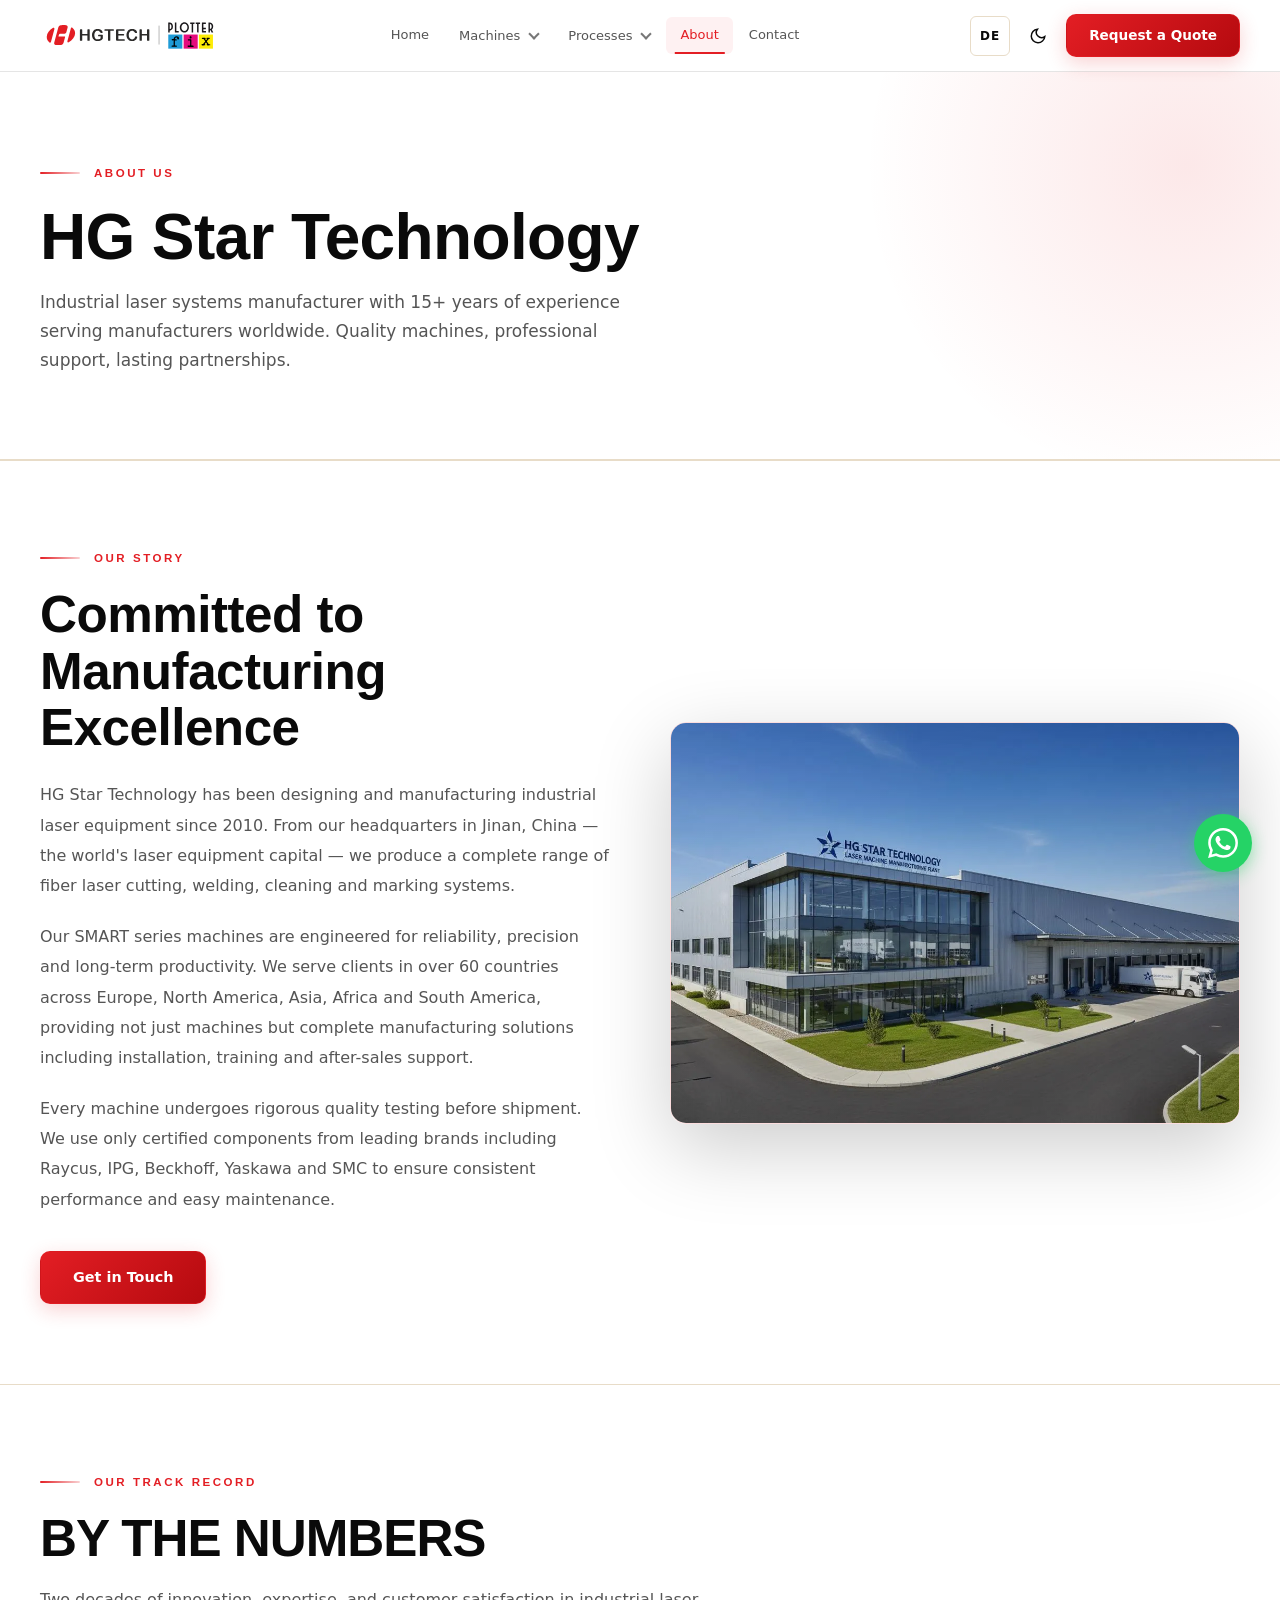
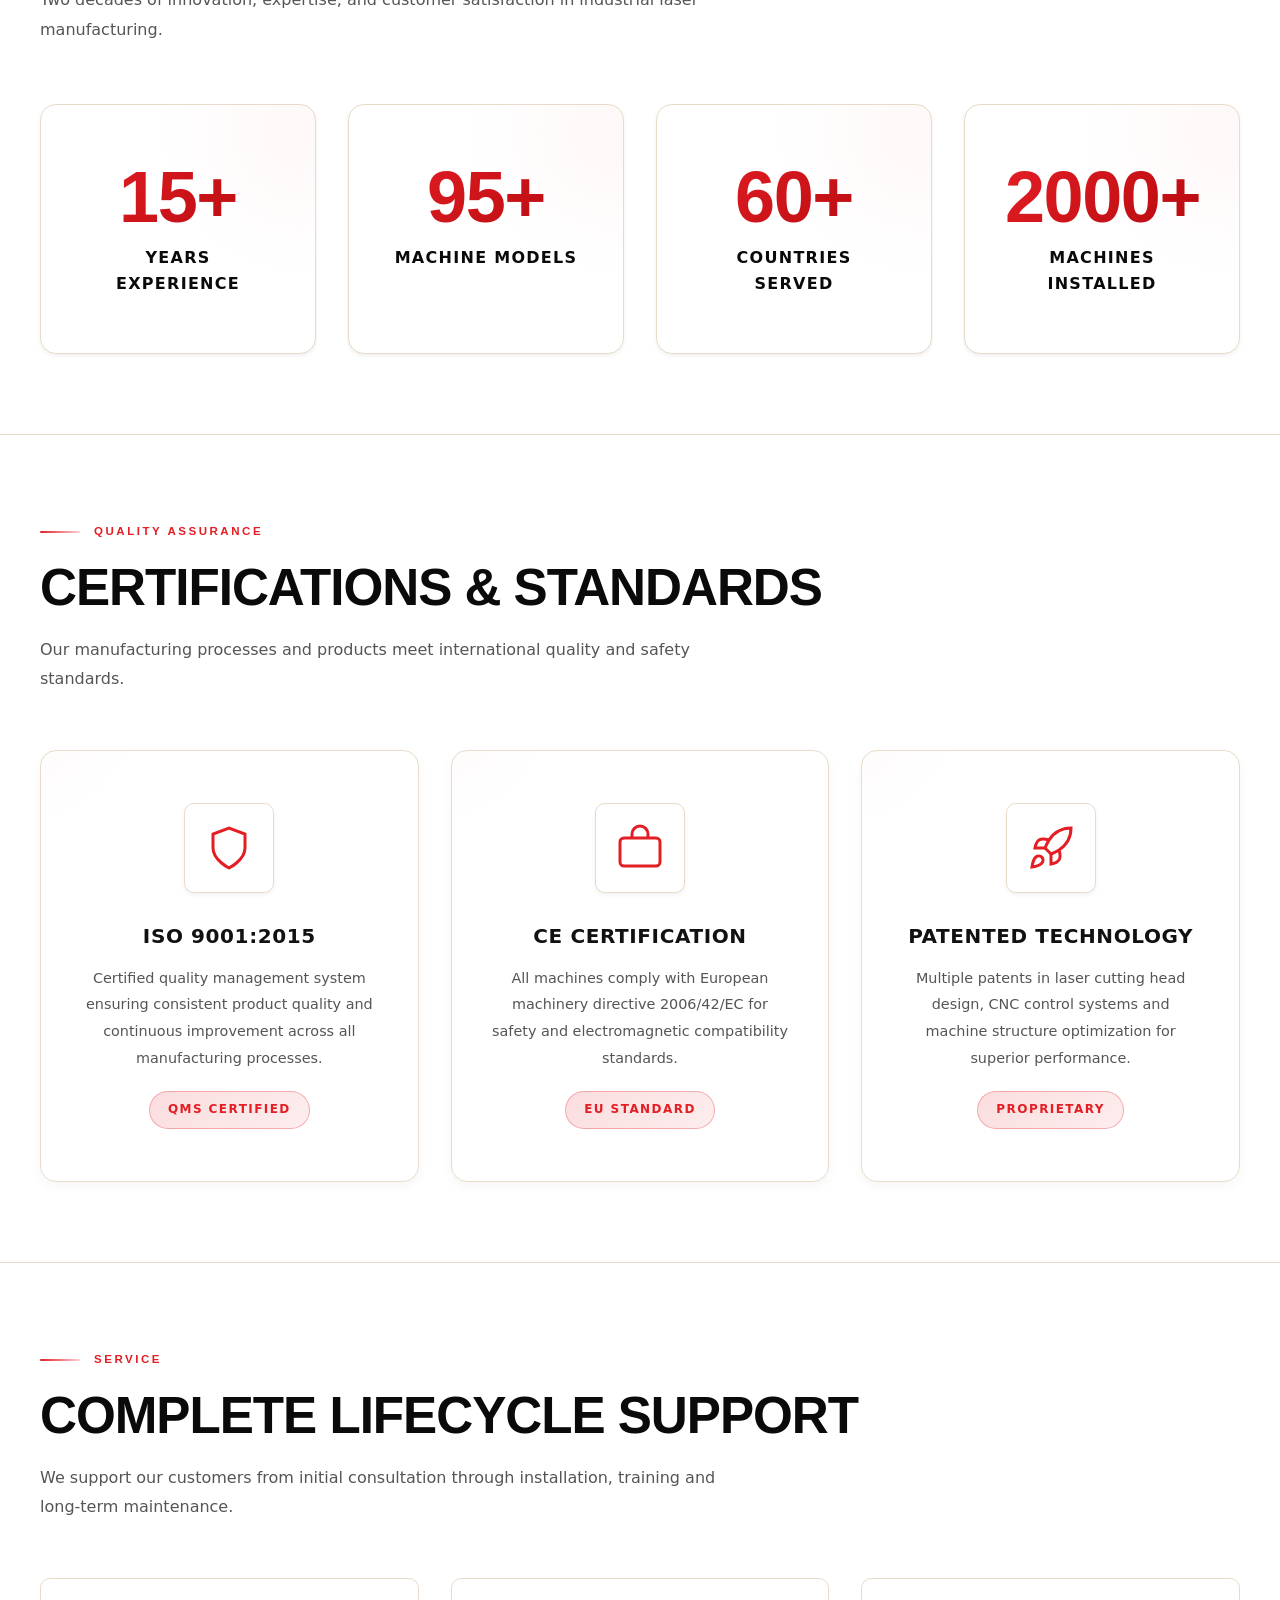
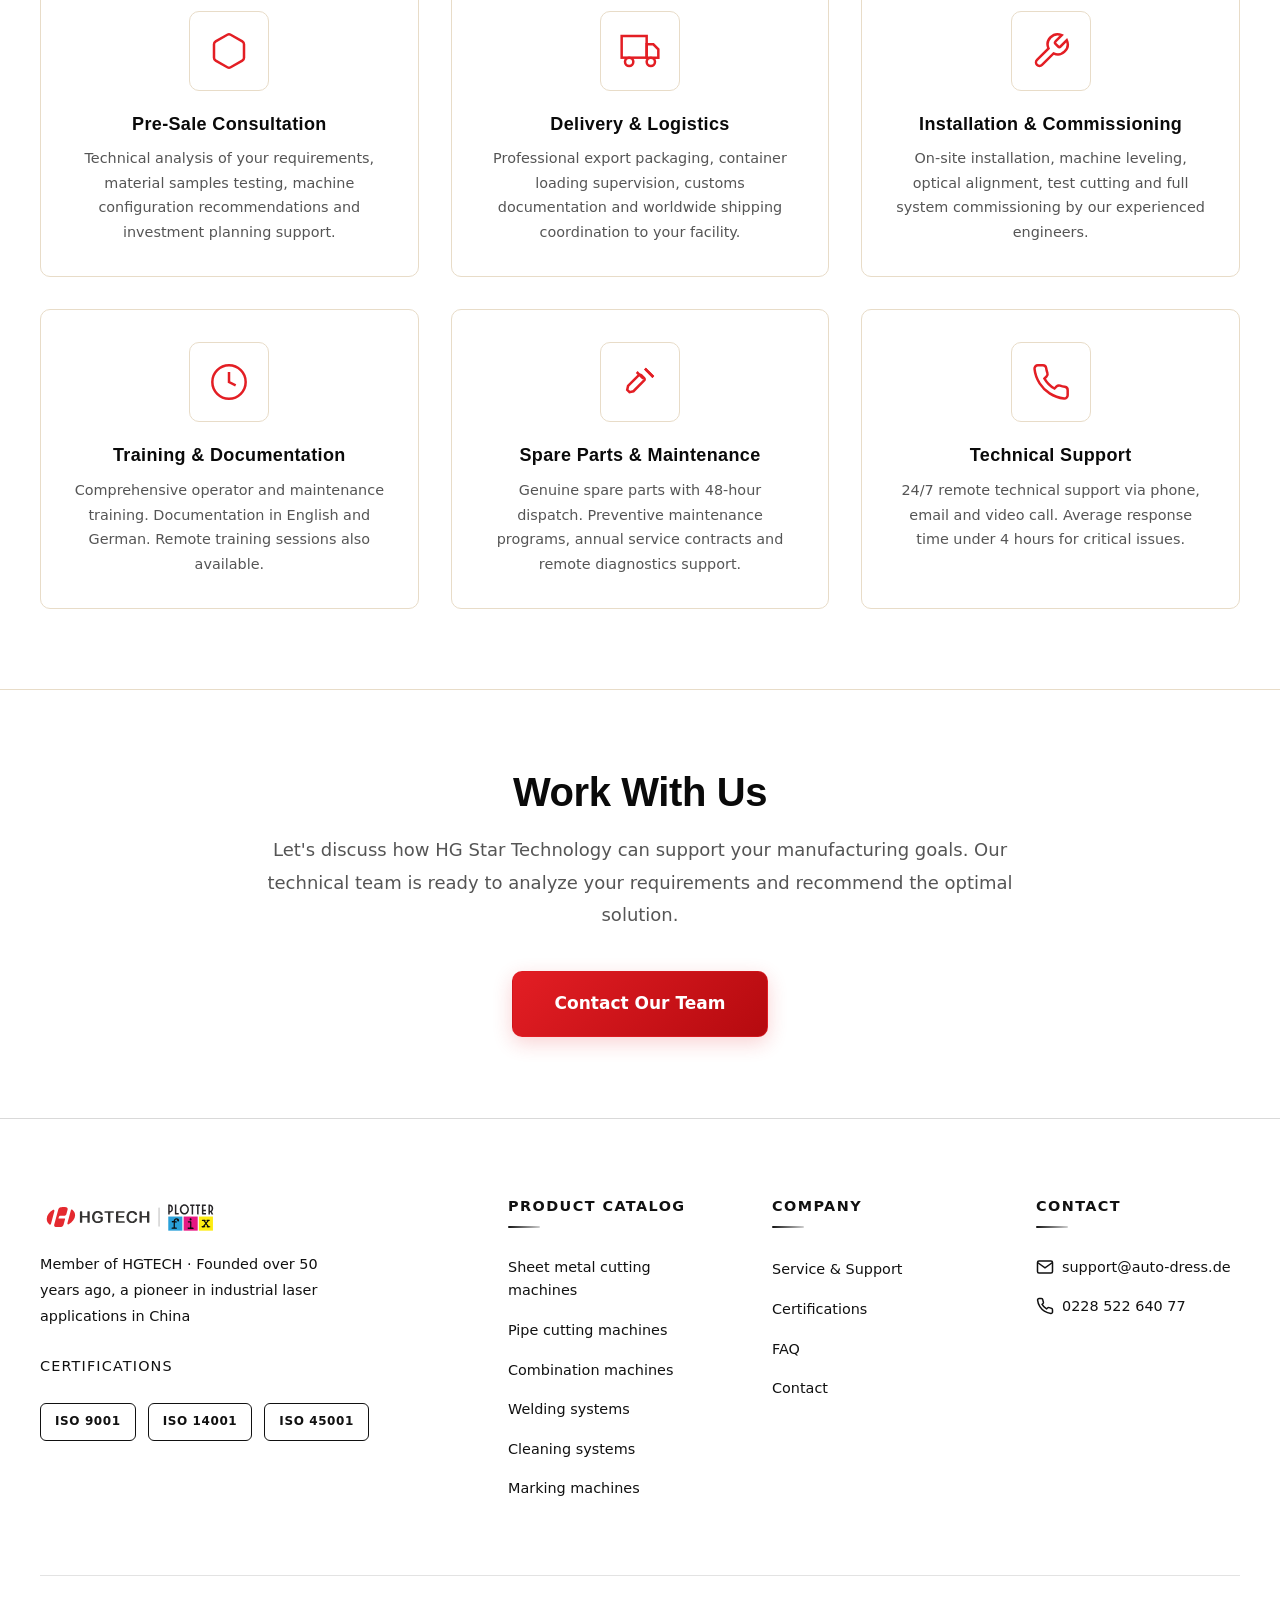
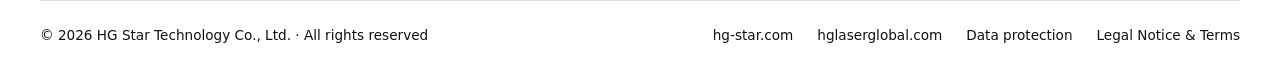
==== commit 8269db19: "Add WhatsApp float button to all pages Fixed green WhatsApp icon in the bottom-right corner of every" ====
--- a/about.html
+++ b/about.html
@@ -335,5 +335,9 @@
 <script src="js/nav.js"></script>
 <script src="js/main.js"></script>
 <script>initTheme();</script>
+<!-- WhatsApp Float Button -->
+<a href="https://wa.me/4922852264077" class="whatsapp-float" target="_blank" rel="noopener noreferrer" aria-label="Chat on WhatsApp">
+  <svg viewBox="0 0 24 24" xmlns="http://www.w3.org/2000/svg"><path d="M17.472 14.382c-.297-.149-1.758-.867-2.03-.967-.273-.099-.471-.148-.67.15-.197.297-.767.966-.94 1.164-.173.199-.347.223-.644.075-.297-.15-1.255-.463-2.39-1.475-.883-.788-1.48-1.761-1.653-2.059-.173-.297-.018-.458.13-.606.134-.133.298-.347.446-.52.149-.174.198-.298.298-.497.099-.198.05-.371-.025-.52-.075-.149-.669-1.612-.916-2.207-.242-.579-.487-.5-.669-.51-.173-.008-.371-.01-.57-.01-.198 0-.52.074-.792.372-.272.297-1.04 1.016-1.04 2.479 0 1.462 1.065 2.875 1.213 3.074.149.198 2.096 3.2 5.077 4.487.709.306 1.262.489 1.694.625.712.227 1.36.195 1.871.118.571-.085 1.758-.719 2.006-1.413.248-.694.248-1.289.173-1.413-.074-.124-.272-.198-.57-.347m-5.421 7.403h-.004a9.87 9.87 0 0 1-5.031-1.378l-.361-.214-3.741.982.998-3.648-.235-.374a9.86 9.86 0 0 1-1.51-5.26c.001-5.45 4.436-9.884 9.888-9.884 2.64 0 5.122 1.03 6.988 2.898a9.825 9.825 0 0 1 2.893 6.994c-.003 5.45-4.437 9.884-9.885 9.884m8.413-18.297A11.815 11.815 0 0 0 12.05 0C5.495 0 .16 5.335.157 11.892c0 2.096.547 4.142 1.588 5.945L.057 24l6.305-1.654a11.882 11.882 0 0 0 5.683 1.448h.005c6.554 0 11.89-5.335 11.893-11.893a11.821 11.821 0 0 0-3.48-8.413Z"/></svg>
+</a>
 </body>
 </html>
--- a/css/styles.css
+++ b/css/styles.css
@@ -5240,3 +5240,35 @@
 @media (max-width: 768px) {
   .template-products-grid { grid-template-columns: 1fr; }
 }
+
+/* ── WhatsApp Float Button ── */
+.whatsapp-float {
+  position: fixed;
+  bottom: 28px;
+  right: 28px;
+  z-index: 9999;
+  display: flex;
+  align-items: center;
+  justify-content: center;
+  width: 58px;
+  height: 58px;
+  background: #25D366;
+  border-radius: 50%;
+  box-shadow: 0 4px 16px rgba(37,211,102,0.45);
+  transition: transform 0.2s ease, box-shadow 0.2s ease;
+  text-decoration: none;
+}
+.whatsapp-float:hover {
+  transform: scale(1.1);
+  box-shadow: 0 6px 24px rgba(37,211,102,0.6);
+}
+.whatsapp-float svg {
+  width: 30px;
+  height: 30px;
+  fill: #fff;
+}
+@media (max-width: 600px) {
+  .whatsapp-float { bottom: 18px; right: 18px; width: 52px; height: 52px; }
+  .whatsapp-float svg { width: 26px; height: 26px; }
+}
+
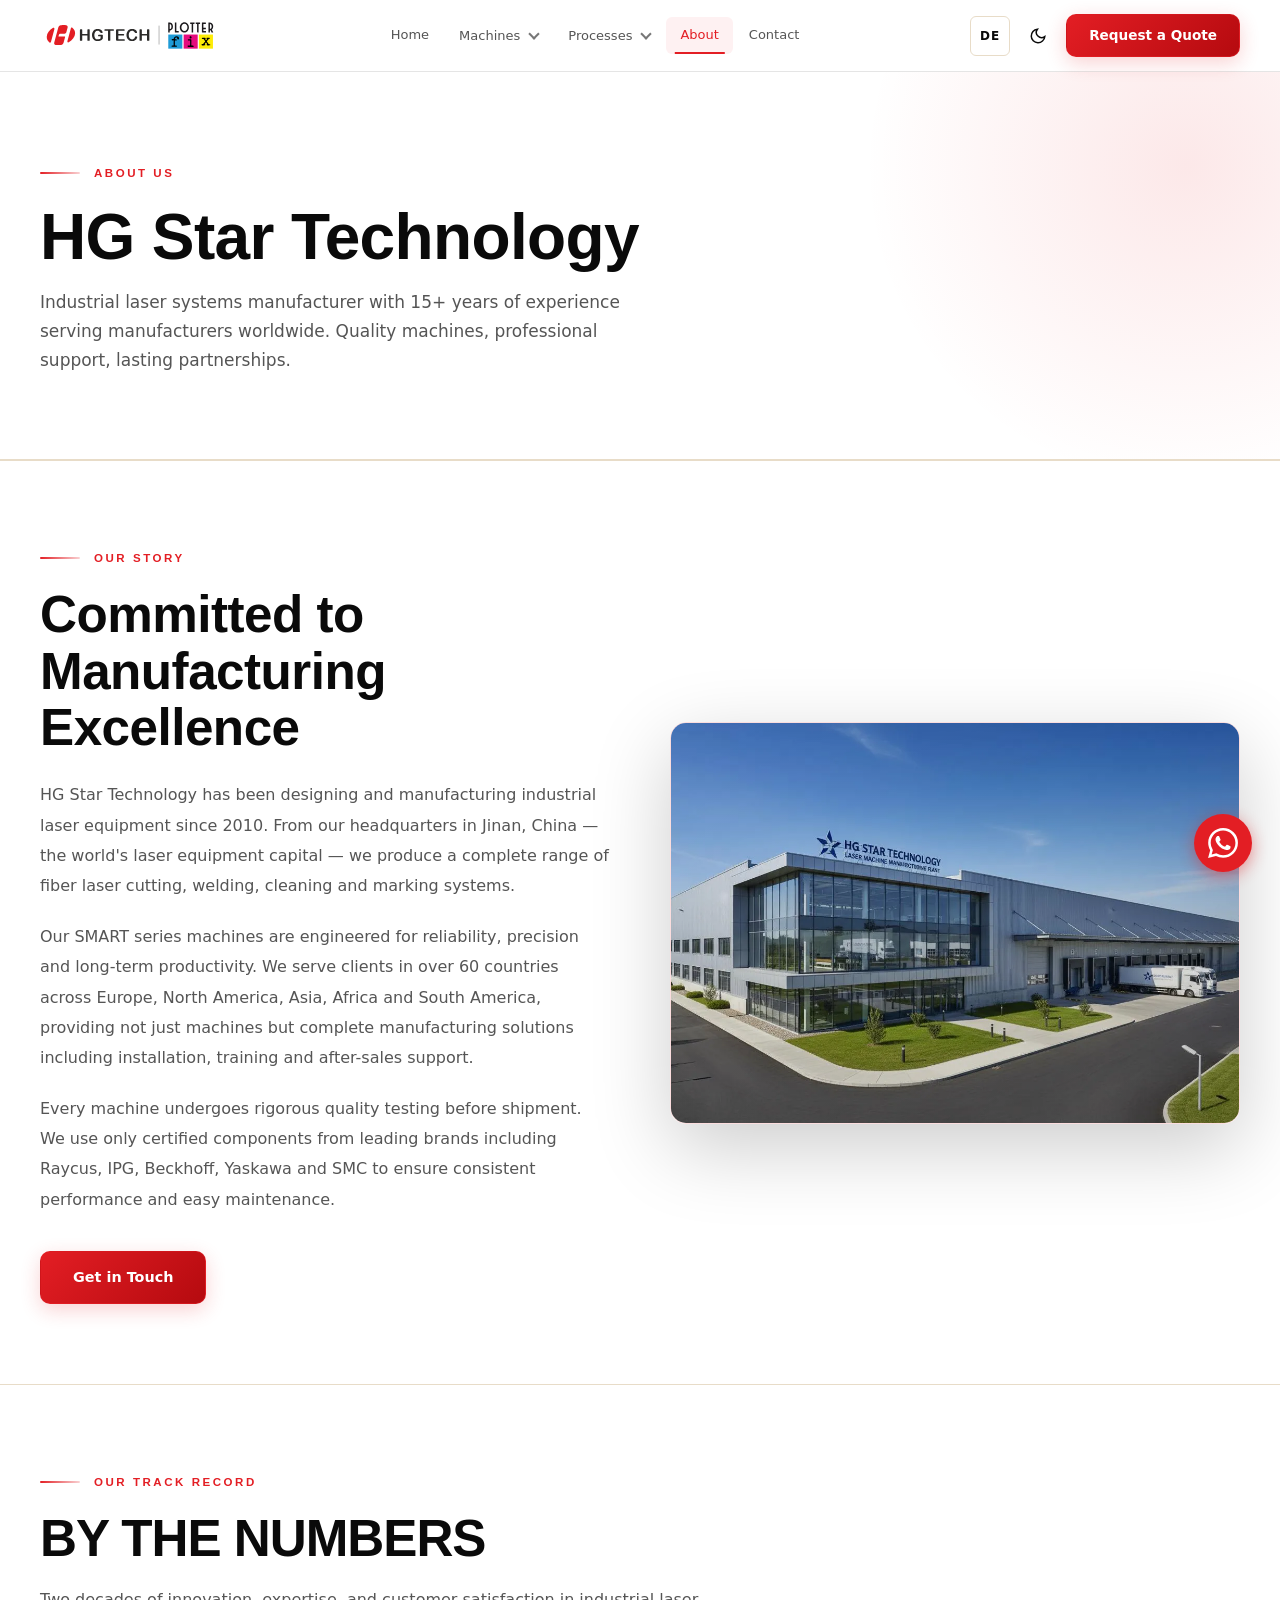
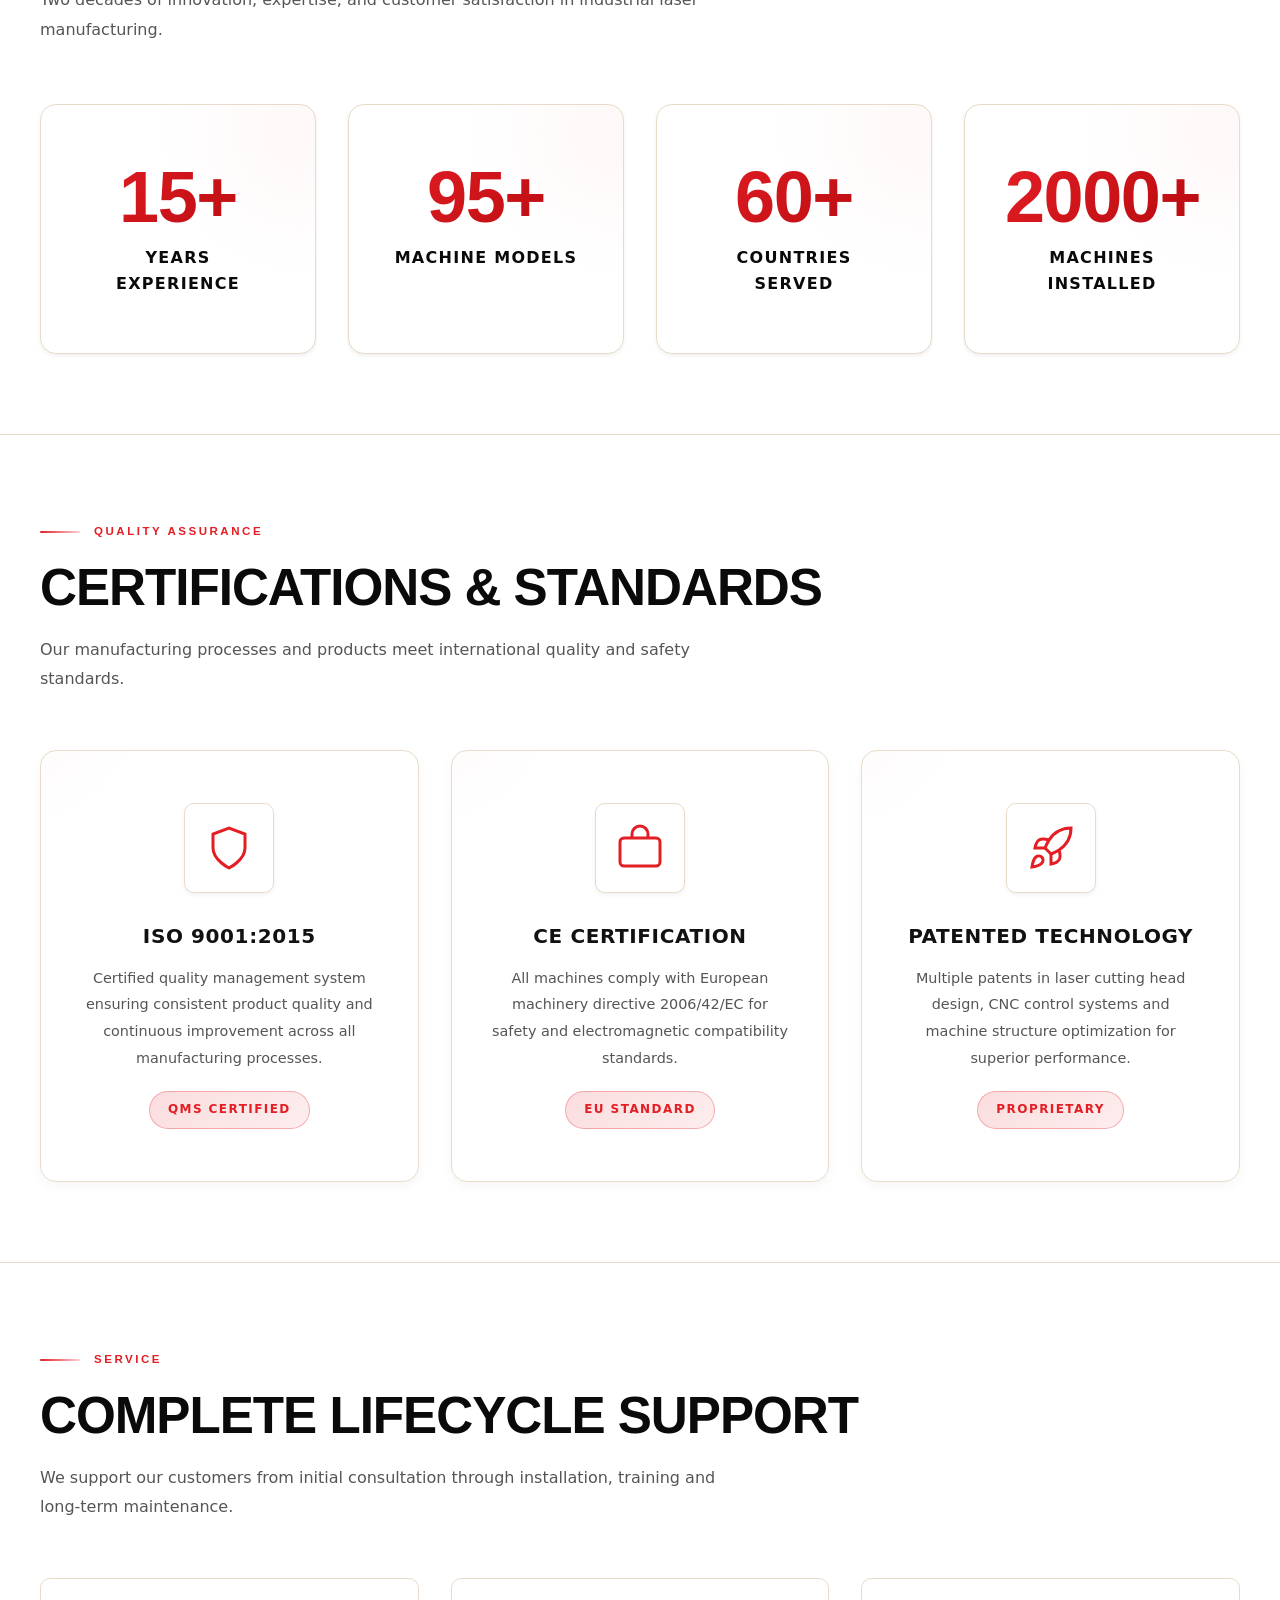
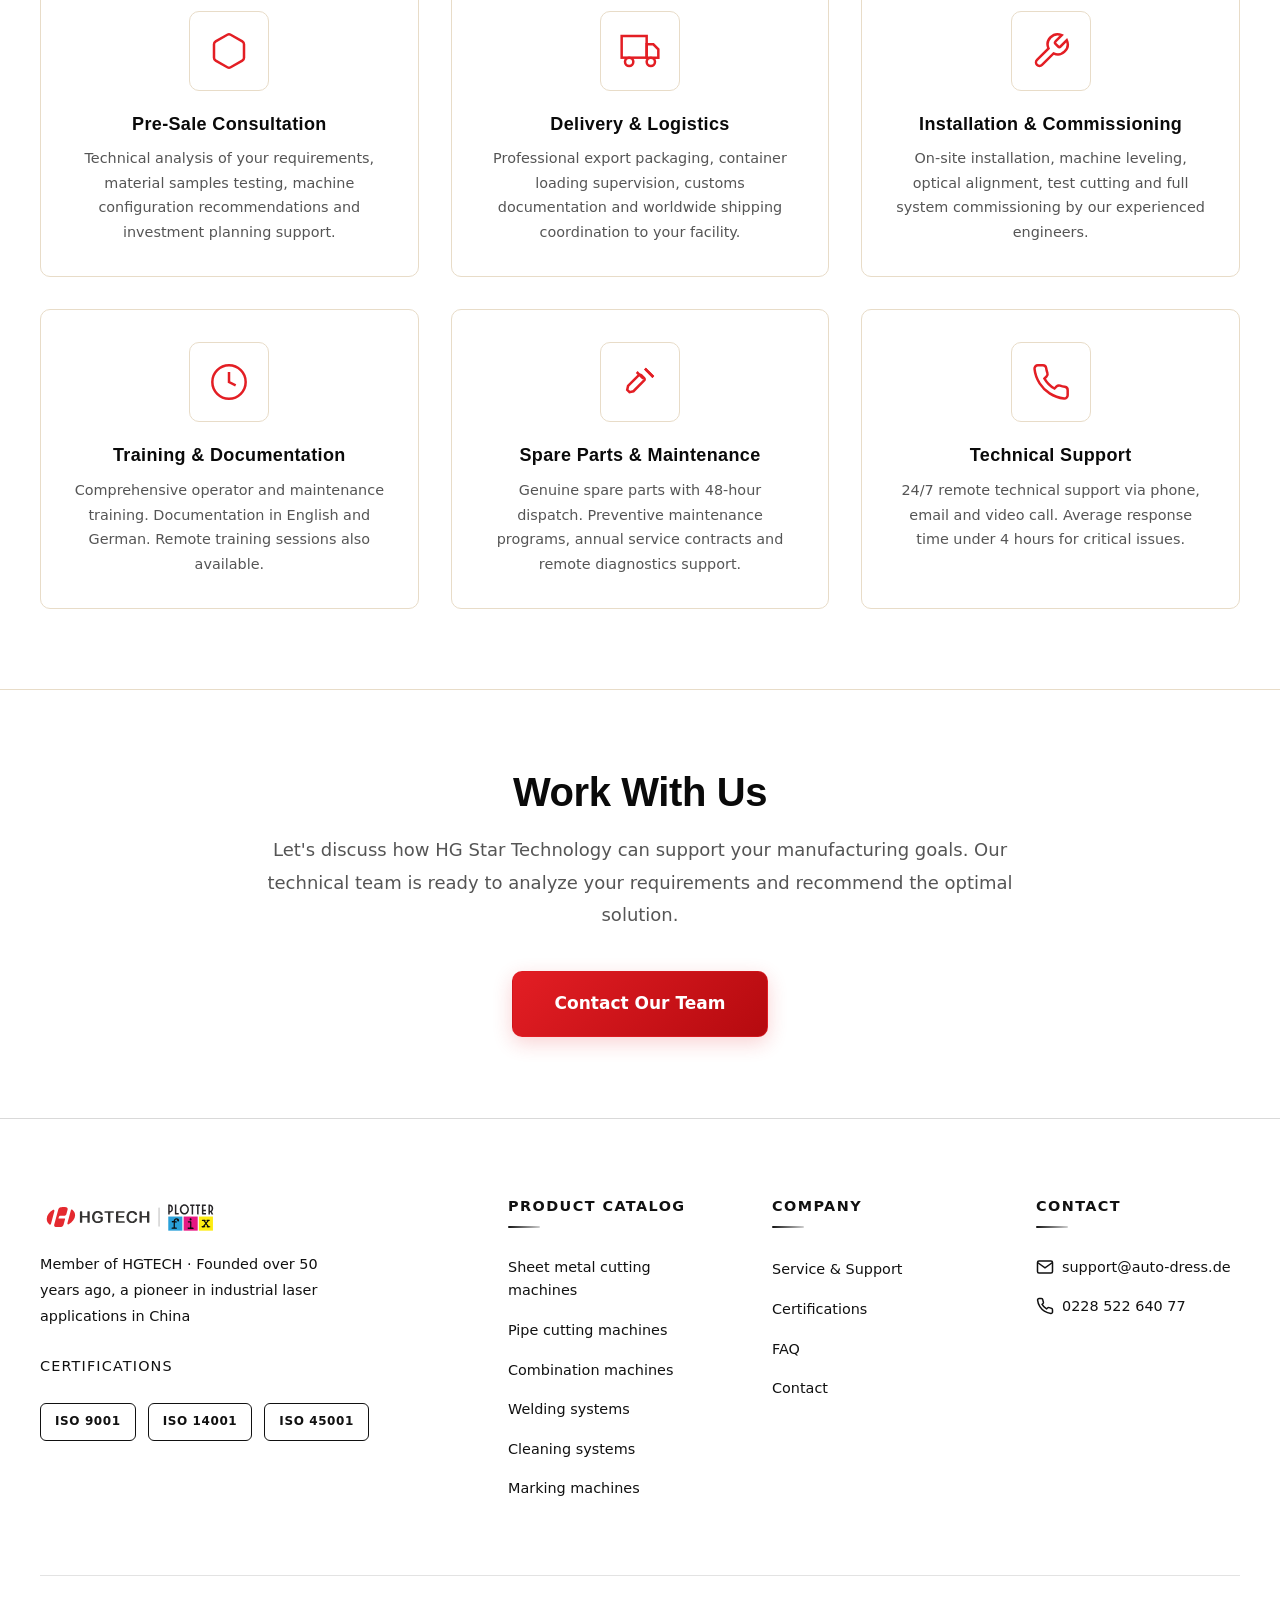
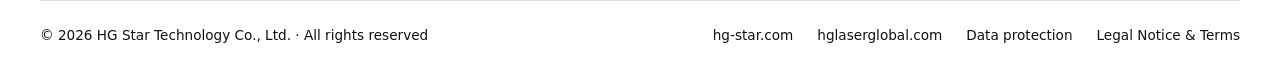
==== commit 300f4d70: "Update about page styling and push WhatsApp animation changes Co-Authored-By: Claude Sonnet 4.6 <nor" ====
--- a/about.html
+++ b/about.html
@@ -138,7 +138,7 @@
 </section>
 
 <!-- Premium Stats Section -->
-<section class="section section-alt" style="background: #ffffff; padding-top:80px; padding-bottom:80px">
+<section class="section section-alt about-stats-section" style="padding-top:80px; padding-bottom:80px">
   <div class="container">
     <div class="section-header reveal" style="margin-bottom:60px">
       <div class="section-label" data-i18n="about.stats_label">Our Track Record</div>
@@ -186,7 +186,7 @@
 </section>
 
 <!-- Service & Support -->
-<section class="section section-alt" id="service" style="background: #ffffff;">
+<section class="section section-alt" id="service">
   <div class="container">
     <div class="section-header reveal">
       <div class="section-label" data-i18n="about.service_label">Service</div>
@@ -195,56 +195,56 @@
     </div>
     <div style="display: grid; grid-template-columns: repeat(auto-fit, minmax(280px, 1fr)); gap: 32px; max-width: 1200px; margin: 0 auto;">
       <!-- Pre-Sale Consultation -->
-      <div class="reveal" style="background: #ffffff; padding: 32px; border-radius: var(--radius-md); border: 1px solid var(--border-light); text-align: center; transition: all var(--transition-base);" onmouseover="this.style.boxShadow='var(--shadow-md)'; this.style.borderColor='rgba(227,30,36,0.3)'" onmouseout="this.style.boxShadow='var(--shadow-sm)'; this.style.borderColor='var(--border-light)'">
+      <div class="reveal about-service-card" onmouseover="this.style.boxShadow='var(--shadow-md)'; this.style.borderColor='rgba(227,30,36,0.3)'" onmouseout="this.style.boxShadow='var(--shadow-sm)'; this.style.borderColor='var(--border-light)'">
         <div class="service-icon" style="width: 80px; height: 80px; margin: 0 auto 24px; background: linear-gradient(135deg, rgba(227,30,36,0.1) 0%, rgba(227,30,36,0.05) 100%); border-radius: var(--radius-md); display: flex; align-items: center; justify-content: center; border: 1.5px solid rgba(227,30,36,0.15);">
           <svg viewBox="0 0 24 24" fill="none" stroke="currentColor" stroke-width="1.5" style="width: 40px; height: 40px; color: var(--red);"><path d="M21 16V8a2 2 0 0 0-1-1.73l-7-4a2 2 0 0 0-2 0l-7 4A2 2 0 0 0 3 8v8a2 2 0 0 0 1 1.73l7 4a2 2 0 0 0 2 0l7-4A2 2 0 0 0 21 16z"/></svg>
         </div>
-        <h4 style="font-size: 1.125rem; font-weight: 800; margin-bottom: 12px; color: var(--brown-dark);" data-i18n="about.presale_title">Pre-Sale Consultation</h4>
+        <h4 style="font-size: 1.125rem; font-weight: 800; margin-bottom: 12px; color: var(--text-primary);" data-i18n="about.presale_title">Pre-Sale Consultation</h4>
         <p style="font-size: 0.9rem; color: var(--text-secondary); line-height: 1.7;" data-i18n="about.presale_description">Technical analysis of your requirements, material samples testing, machine configuration recommendations and investment planning support.</p>
       </div>
       
       <!-- Delivery & Logistics -->
-      <div class="reveal" style="background: #ffffff; padding: 32px; border-radius: var(--radius-md); border: 1px solid var(--border-light); text-align: center; transition: all var(--transition-base);" onmouseover="this.style.boxShadow='var(--shadow-md)'; this.style.borderColor='rgba(227,30,36,0.3)'" onmouseout="this.style.boxShadow='var(--shadow-sm)'; this.style.borderColor='var(--border-light)'">
+      <div class="reveal about-service-card" onmouseover="this.style.boxShadow='var(--shadow-md)'; this.style.borderColor='rgba(227,30,36,0.3)'" onmouseout="this.style.boxShadow='var(--shadow-sm)'; this.style.borderColor='var(--border-light)'">
         <div class="service-icon" style="width: 80px; height: 80px; margin: 0 auto 24px; background: linear-gradient(135deg, rgba(227,30,36,0.1) 0%, rgba(227,30,36,0.05) 100%); border-radius: var(--radius-md); display: flex; align-items: center; justify-content: center; border: 1.5px solid rgba(227,30,36,0.15);">
           <svg viewBox="0 0 24 24" fill="none" stroke="currentColor" stroke-width="1.5" style="width: 40px; height: 40px; color: var(--red);"><rect x="1" y="3" width="15" height="13"/><polygon points="16 8 20 8 23 11 23 16 16 16 16 8"/><circle cx="5.5" cy="18.5" r="2.5"/><circle cx="18.5" cy="18.5" r="2.5"/></svg>
         </div>
-        <h4 style="font-size: 1.125rem; font-weight: 800; margin-bottom: 12px; color: var(--brown-dark);" data-i18n="about.delivery_title">Delivery & Logistics</h4>
+        <h4 style="font-size: 1.125rem; font-weight: 800; margin-bottom: 12px; color: var(--text-primary);" data-i18n="about.delivery_title">Delivery & Logistics</h4>
         <p style="font-size: 0.9rem; color: var(--text-secondary); line-height: 1.7;" data-i18n="about.delivery_description">Professional export packaging, container loading supervision, customs documentation and worldwide shipping coordination to your facility.</p>
       </div>
       
       <!-- Installation & Commissioning -->
-      <div class="reveal" style="background: #ffffff; padding: 32px; border-radius: var(--radius-md); border: 1px solid var(--border-light); text-align: center; transition: all var(--transition-base);" onmouseover="this.style.boxShadow='var(--shadow-md)'; this.style.borderColor='rgba(227,30,36,0.3)'" onmouseout="this.style.boxShadow='var(--shadow-sm)'; this.style.borderColor='var(--border-light)'">
+      <div class="reveal about-service-card" onmouseover="this.style.boxShadow='var(--shadow-md)'; this.style.borderColor='rgba(227,30,36,0.3)'" onmouseout="this.style.boxShadow='var(--shadow-sm)'; this.style.borderColor='var(--border-light)'">
         <div class="service-icon" style="width: 80px; height: 80px; margin: 0 auto 24px; background: linear-gradient(135deg, rgba(227,30,36,0.1) 0%, rgba(227,30,36,0.05) 100%); border-radius: var(--radius-md); display: flex; align-items: center; justify-content: center; border: 1.5px solid rgba(227,30,36,0.15);">
           <svg viewBox="0 0 24 24" fill="none" stroke="currentColor" stroke-width="1.5" style="width: 40px; height: 40px; color: var(--red);"><path d="M14.7 6.3a1 1 0 0 0 0 1.4l1.6 1.6a1 1 0 0 0 1.4 0l3.77-3.77a6 6 0 0 1-7.94 7.94l-6.91 6.91a2.12 2.12 0 0 1-3-3l6.91-6.91a6 6 0 0 1 7.94-7.94l-3.76 3.76z"/></svg>
         </div>
-        <h4 style="font-size: 1.125rem; font-weight: 800; margin-bottom: 12px; color: var(--brown-dark);" data-i18n="about.installation_title">Installation & Commissioning</h4>
+        <h4 style="font-size: 1.125rem; font-weight: 800; margin-bottom: 12px; color: var(--text-primary);" data-i18n="about.installation_title">Installation & Commissioning</h4>
         <p style="font-size: 0.9rem; color: var(--text-secondary); line-height: 1.7;" data-i18n="about.installation_description">On-site installation, machine leveling, optical alignment, test cutting and full system commissioning by our experienced engineers.</p>
       </div>
       
       <!-- Training & Documentation -->
-      <div class="reveal" style="background: #ffffff; padding: 32px; border-radius: var(--radius-md); border: 1px solid var(--border-light); text-align: center; transition: all var(--transition-base);" onmouseover="this.style.boxShadow='var(--shadow-md)'; this.style.borderColor='rgba(227,30,36,0.3)'" onmouseout="this.style.boxShadow='var(--shadow-sm)'; this.style.borderColor='var(--border-light)'">
+      <div class="reveal about-service-card" onmouseover="this.style.boxShadow='var(--shadow-md)'; this.style.borderColor='rgba(227,30,36,0.3)'" onmouseout="this.style.boxShadow='var(--shadow-sm)'; this.style.borderColor='var(--border-light)'">
         <div class="service-icon" style="width: 80px; height: 80px; margin: 0 auto 24px; background: linear-gradient(135deg, rgba(227,30,36,0.1) 0%, rgba(227,30,36,0.05) 100%); border-radius: var(--radius-md); display: flex; align-items: center; justify-content: center; border: 1.5px solid rgba(227,30,36,0.15);">
           <svg viewBox="0 0 24 24" fill="none" stroke="currentColor" stroke-width="1.5" style="width: 40px; height: 40px; color: var(--red);"><circle cx="12" cy="12" r="10"/><polyline points="12 6 12 12 16 14"/></svg>
         </div>
-        <h4 style="font-size: 1.125rem; font-weight: 800; margin-bottom: 12px; color: var(--brown-dark);" data-i18n="about.training_title">Training & Documentation</h4>
+        <h4 style="font-size: 1.125rem; font-weight: 800; margin-bottom: 12px; color: var(--text-primary);" data-i18n="about.training_title">Training & Documentation</h4>
         <p style="font-size: 0.9rem; color: var(--text-secondary); line-height: 1.7;" data-i18n="about.training_description">Comprehensive operator and maintenance training. Documentation in English and German. Remote training sessions also available.</p>
       </div>
       
       <!-- Spare Parts & Maintenance -->
-      <div class="reveal" style="background: #ffffff; padding: 32px; border-radius: var(--radius-md); border: 1px solid var(--border-light); text-align: center; transition: all var(--transition-base);" onmouseover="this.style.boxShadow='var(--shadow-md)'; this.style.borderColor='rgba(227,30,36,0.3)'" onmouseout="this.style.boxShadow='var(--shadow-sm)'; this.style.borderColor='var(--border-light)'">
+      <div class="reveal about-service-card" onmouseover="this.style.boxShadow='var(--shadow-md)'; this.style.borderColor='rgba(227,30,36,0.3)'" onmouseout="this.style.boxShadow='var(--shadow-sm)'; this.style.borderColor='var(--border-light)'">
         <div class="service-icon" style="width: 80px; height: 80px; margin: 0 auto 24px; background: linear-gradient(135deg, rgba(227,30,36,0.1) 0%, rgba(227,30,36,0.05) 100%); border-radius: var(--radius-md); display: flex; align-items: center; justify-content: center; border: 1.5px solid rgba(227,30,36,0.15);">
           <svg viewBox="0 0 24 24" fill="none" stroke="currentColor" stroke-width="1.5" style="width: 40px; height: 40px; color: var(--red);"><path d="M4.33 16.69l.52-2.36 6.45-6.45a1 1 0 0 1 1.42 0l1.8 1.79a1 1 0 0 1 0 1.42l-6.45 6.45-2.36.52z"/><path d="M10 6l4 4"/><path d="M15 4l5 5"/><path d="M20 9l-5-5"/></svg>
         </div>
-        <h4 style="font-size: 1.125rem; font-weight: 800; margin-bottom: 12px; color: var(--brown-dark);" data-i18n="about.spareparts_title">Spare Parts & Maintenance</h4>
+        <h4 style="font-size: 1.125rem; font-weight: 800; margin-bottom: 12px; color: var(--text-primary);" data-i18n="about.spareparts_title">Spare Parts & Maintenance</h4>
         <p style="font-size: 0.9rem; color: var(--text-secondary); line-height: 1.7;" data-i18n="about.spareparts_description">Genuine spare parts with 48-hour dispatch. Preventive maintenance programs, annual service contracts and remote diagnostics support.</p>
       </div>
       
       <!-- Technical Support -->
-      <div class="reveal" style="background: #ffffff; padding: 32px; border-radius: var(--radius-md); border: 1px solid var(--border-light); text-align: center; transition: all var(--transition-base);" onmouseover="this.style.boxShadow='var(--shadow-md)'; this.style.borderColor='rgba(227,30,36,0.3)'" onmouseout="this.style.boxShadow='var(--shadow-sm)'; this.style.borderColor='var(--border-light)'">
+      <div class="reveal about-service-card" onmouseover="this.style.boxShadow='var(--shadow-md)'; this.style.borderColor='rgba(227,30,36,0.3)'" onmouseout="this.style.boxShadow='var(--shadow-sm)'; this.style.borderColor='var(--border-light)'">
         <div class="service-icon" style="width: 80px; height: 80px; margin: 0 auto 24px; background: linear-gradient(135deg, rgba(227,30,36,0.1) 0%, rgba(227,30,36,0.05) 100%); border-radius: var(--radius-md); display: flex; align-items: center; justify-content: center; border: 1.5px solid rgba(227,30,36,0.15);">
           <svg viewBox="0 0 24 24" fill="none" stroke="currentColor" stroke-width="1.5" style="width: 40px; height: 40px; color: var(--red);"><path d="M22 16.92v3a2 2 0 0 1-2.18 2 19.79 19.79 0 0 1-8.63-3.07 19.5 19.5 0 0 1-6-6 19.79 19.79 0 0 1-3.07-8.67A2 2 0 0 1 4.11 2h3a2 2 0 0 1 2 1.72 12.84 12.84 0 0 0 .7 2.81 2 2 0 0 1-.45 2.11L8.09 9.91a16 16 0 0 0 6 6l1.27-1.27a2 2 0 0 1 2.11-.45 12.84 12.84 0 0 0 2.81.7A2 2 0 0 1 22 16.92z"/></svg>
         </div>
-        <h4 style="font-size: 1.125rem; font-weight: 800; margin-bottom: 12px; color: var(--brown-dark);" data-i18n="about.techsupport_title">Technical Support</h4>
+        <h4 style="font-size: 1.125rem; font-weight: 800; margin-bottom: 12px; color: var(--text-primary);" data-i18n="about.techsupport_title">Technical Support</h4>
         <p style="font-size: 0.9rem; color: var(--text-secondary); line-height: 1.7;" data-i18n="about.techsupport_description">24/7 remote technical support via phone, email and video call. Average response time under 4 hours for critical issues.</p>
       </div>
     </div>
@@ -341,3 +341,6 @@
 </a>
 </body>
 </html>
+
+
+
--- a/css/styles.css
+++ b/css/styles.css
@@ -1825,6 +1825,37 @@
 }
 body.about-page .section {
   border-top: 1px solid var(--border-light);
+}
+.about-service-card {
+  background: #ffffff;
+  padding: 32px;
+  border-radius: var(--radius-md);
+  border: 1px solid var(--border-light);
+  text-align: center;
+  transition: all var(--transition-base);
+}
+.about-service-card:hover {
+  box-shadow: var(--shadow-md);
+  border-color: rgba(227,30,36,0.3);
+}
+[data-theme="dark"] .about-service-card,
+html.dark .about-service-card {
+  background: #111111;
+}
+[data-theme="dark"] .about-service-card h4,
+html.dark .about-service-card h4 {
+  color: #ffffff !important;
+}
+[data-theme="dark"] .about-service-card p,
+html.dark .about-service-card p {
+  color: rgba(255,255,255,0.7) !important;
+}
+.about-stats-section {
+  background: #ffffff;
+}
+[data-theme="dark"] .about-stats-section,
+html.dark .about-stats-section {
+  background: #000000;
 }
 body.about-page .page-header {
   border-bottom: 1px solid var(--border-light);
@@ -5242,6 +5273,15 @@
 }
 
 /* ── WhatsApp Float Button ── */
+@keyframes wa-ripple {
+  0%   { transform: scale(1);   opacity: 0.6; }
+  100% { transform: scale(2.2); opacity: 0; }
+}
+@keyframes wa-icon-bounce {
+  0%, 100% { transform: scale(1) rotate(0deg); }
+  30%       { transform: scale(1.18) rotate(-8deg); }
+  60%       { transform: scale(1.08) rotate(5deg); }
+}
 .whatsapp-float {
   position: fixed;
   bottom: 28px;
@@ -5252,20 +5292,46 @@
   justify-content: center;
   width: 58px;
   height: 58px;
-  background: #25D366;
+  background: var(--red);
   border-radius: 50%;
-  box-shadow: 0 4px 16px rgba(37,211,102,0.45);
-  transition: transform 0.2s ease, box-shadow 0.2s ease;
+  box-shadow: 0 4px 16px rgba(227,30,36,0.45);
+  transition: transform 0.2s ease, box-shadow 0.2s ease, background 0.2s ease;
   text-decoration: none;
+}
+.whatsapp-float::before,
+.whatsapp-float::after {
+  content: '';
+  position: absolute;
+  inset: 0;
+  border-radius: 50%;
+  background: var(--red);
+  opacity: 0;
+  animation: wa-ripple 2.4s ease-out infinite;
+}
+.whatsapp-float::after {
+  animation-delay: 1.2s;
 }
 .whatsapp-float:hover {
   transform: scale(1.1);
-  box-shadow: 0 6px 24px rgba(37,211,102,0.6);
+  background: var(--red-dark);
+  box-shadow: 0 6px 24px rgba(227,30,36,0.6);
+}
+.whatsapp-float:hover::before,
+.whatsapp-float:hover::after {
+  animation: none;
+  opacity: 0;
 }
 .whatsapp-float svg {
   width: 30px;
   height: 30px;
   fill: #fff;
+  position: relative;
+  z-index: 1;
+  animation: wa-icon-bounce 3s ease-in-out infinite;
+}
+.whatsapp-float:hover svg {
+  animation: none;
+  transform: scale(1.1);
 }
 @media (max-width: 600px) {
   .whatsapp-float { bottom: 18px; right: 18px; width: 52px; height: 52px; }
